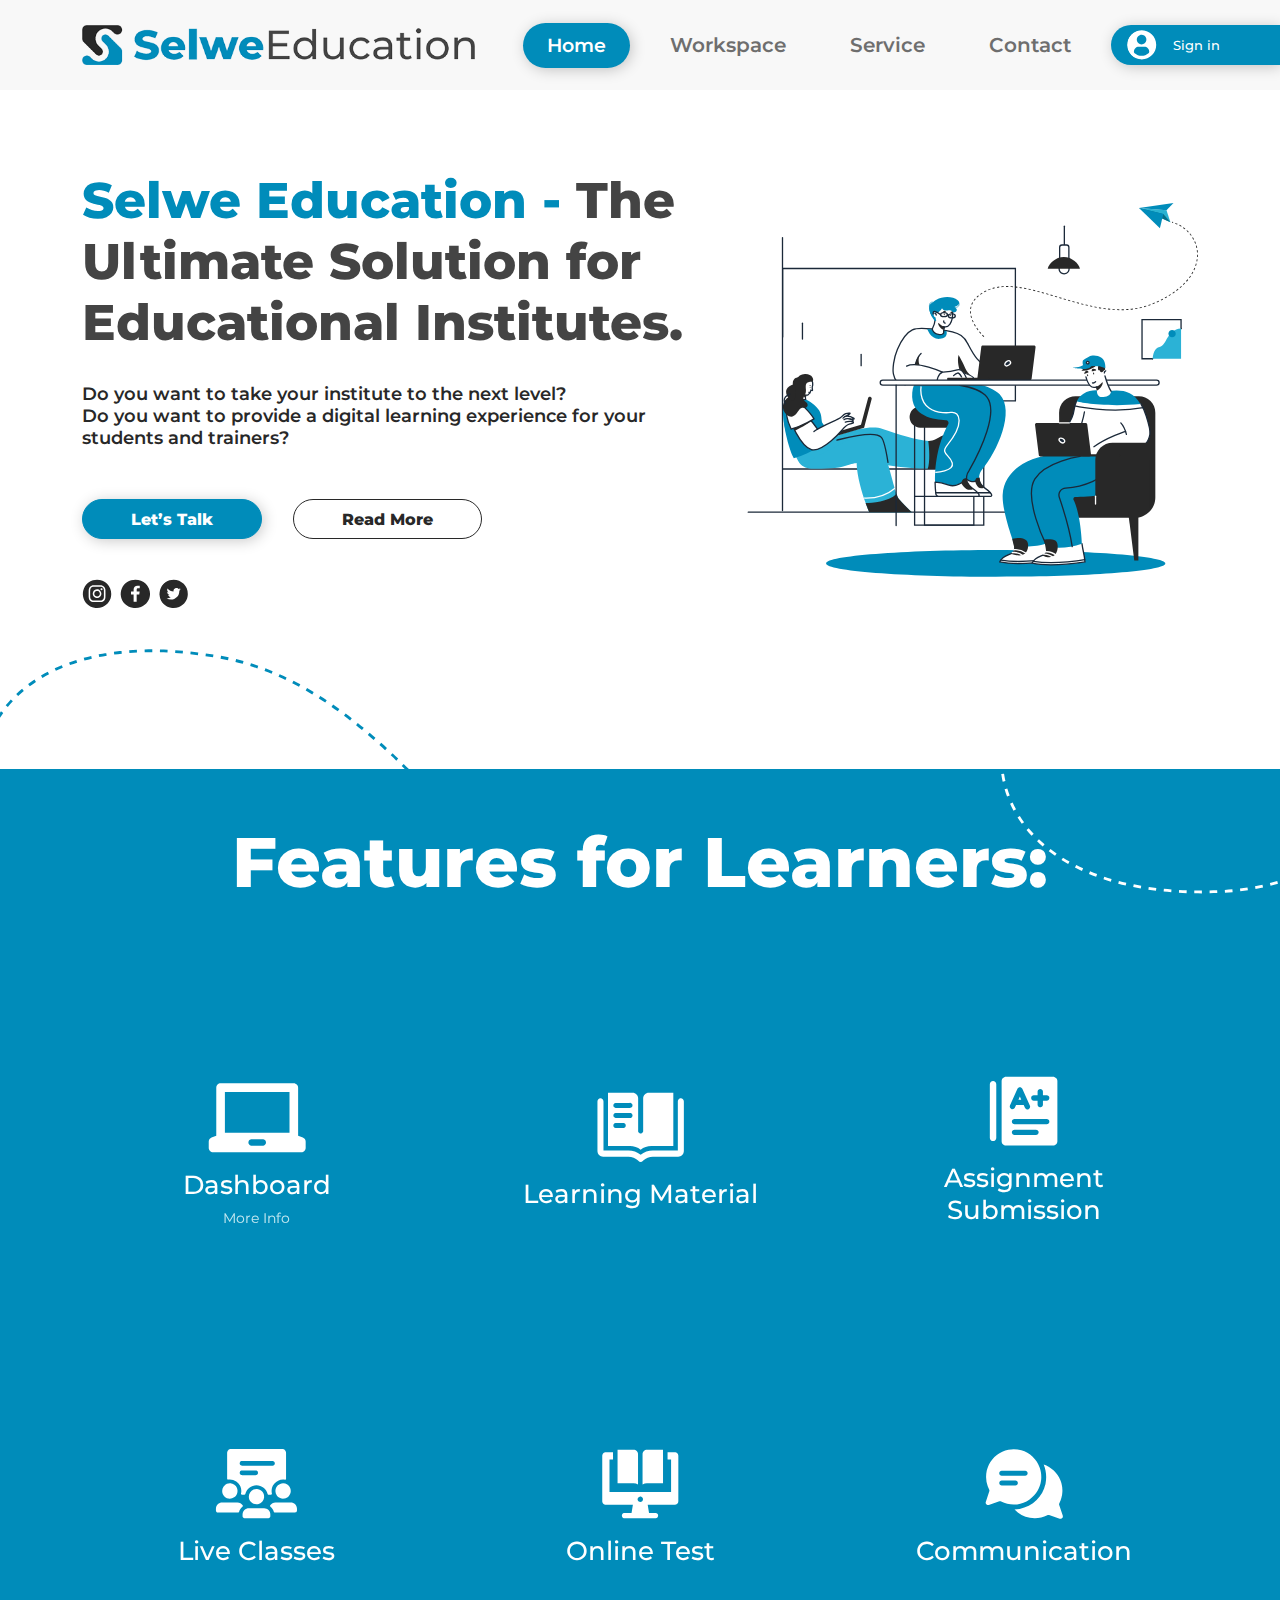
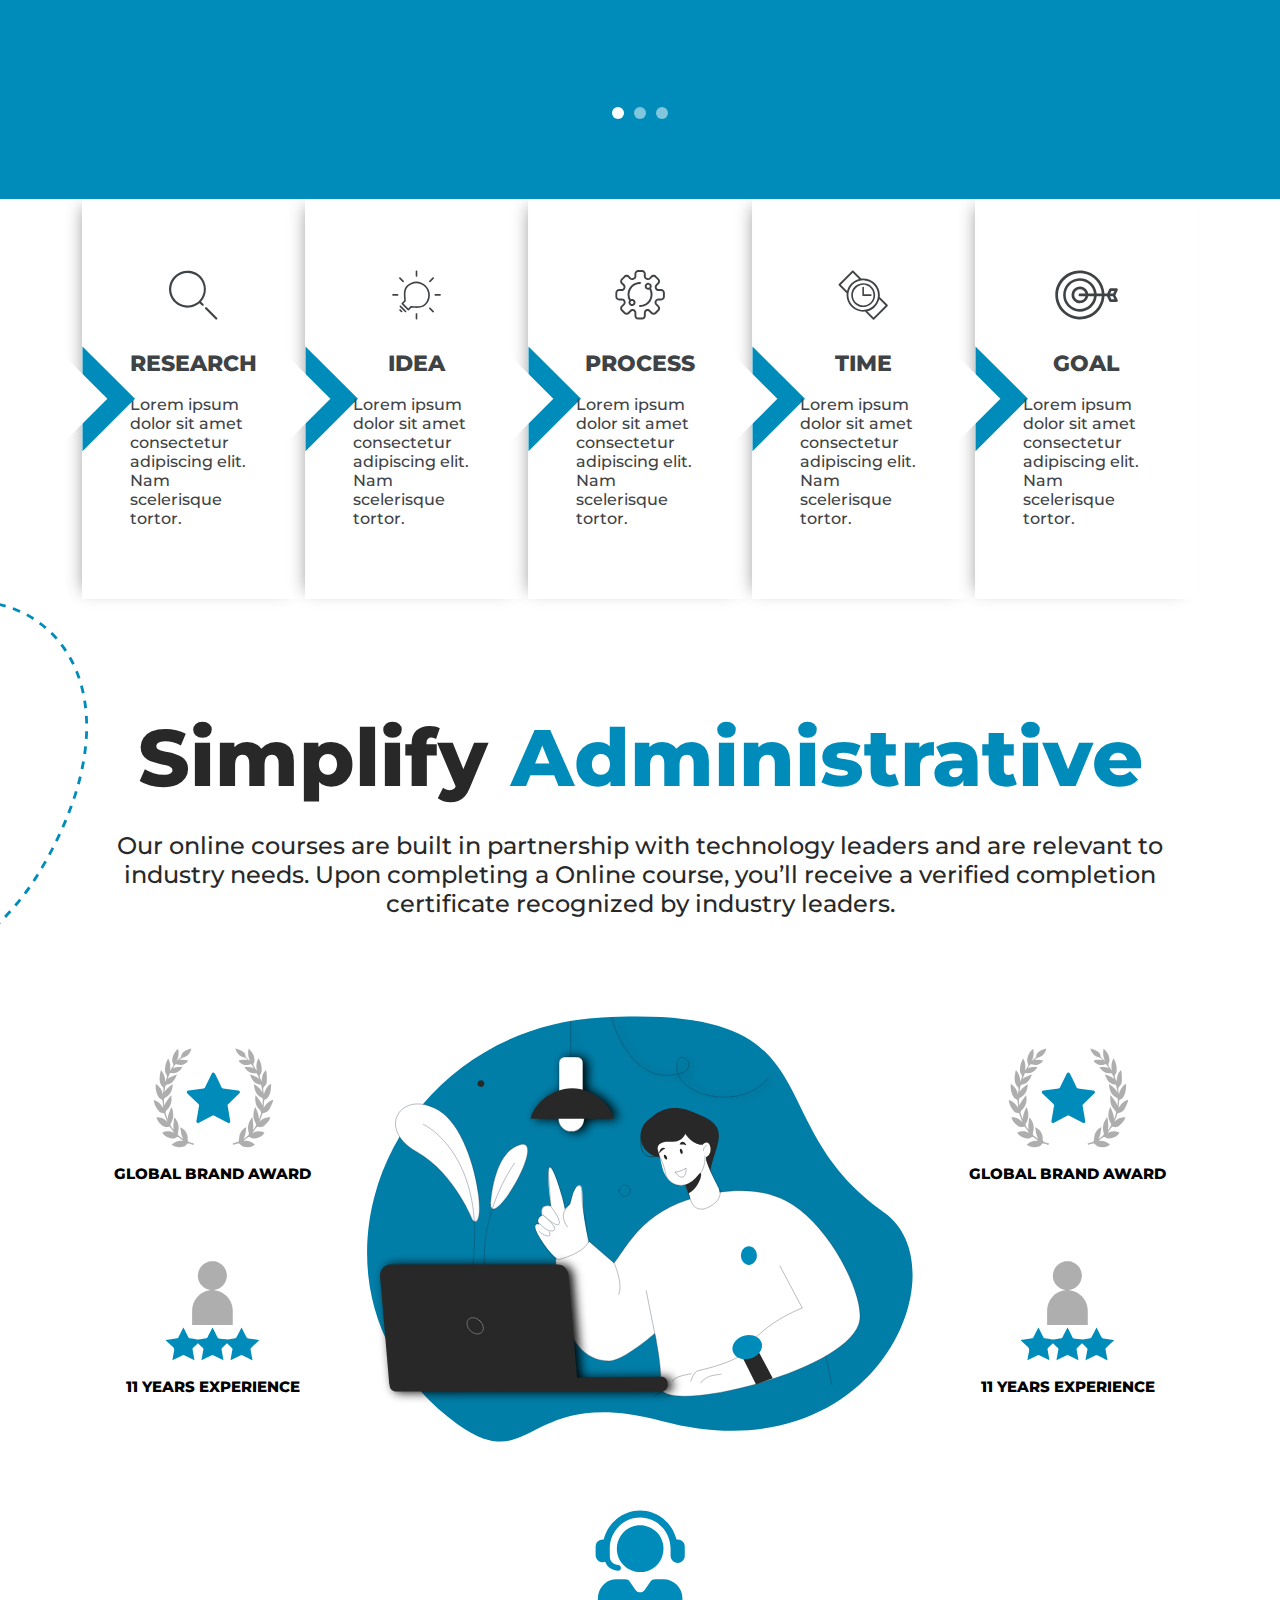
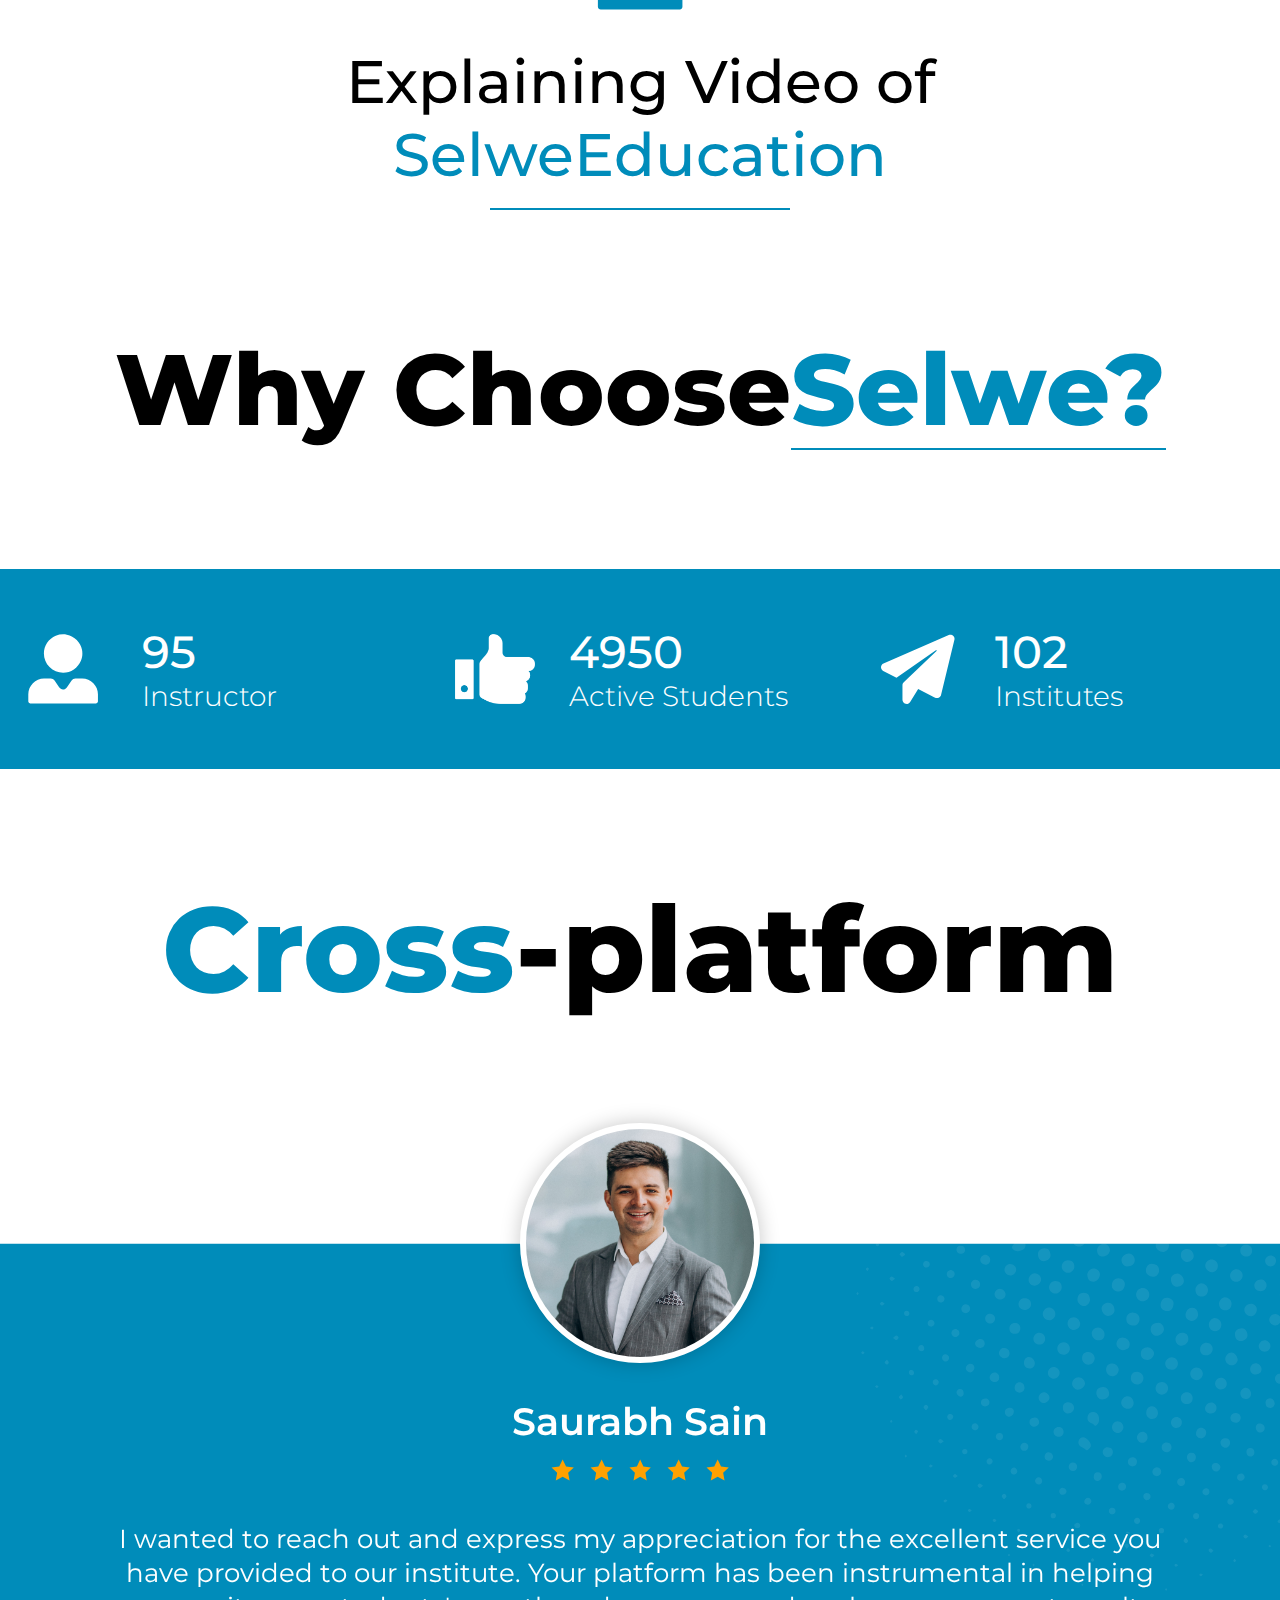
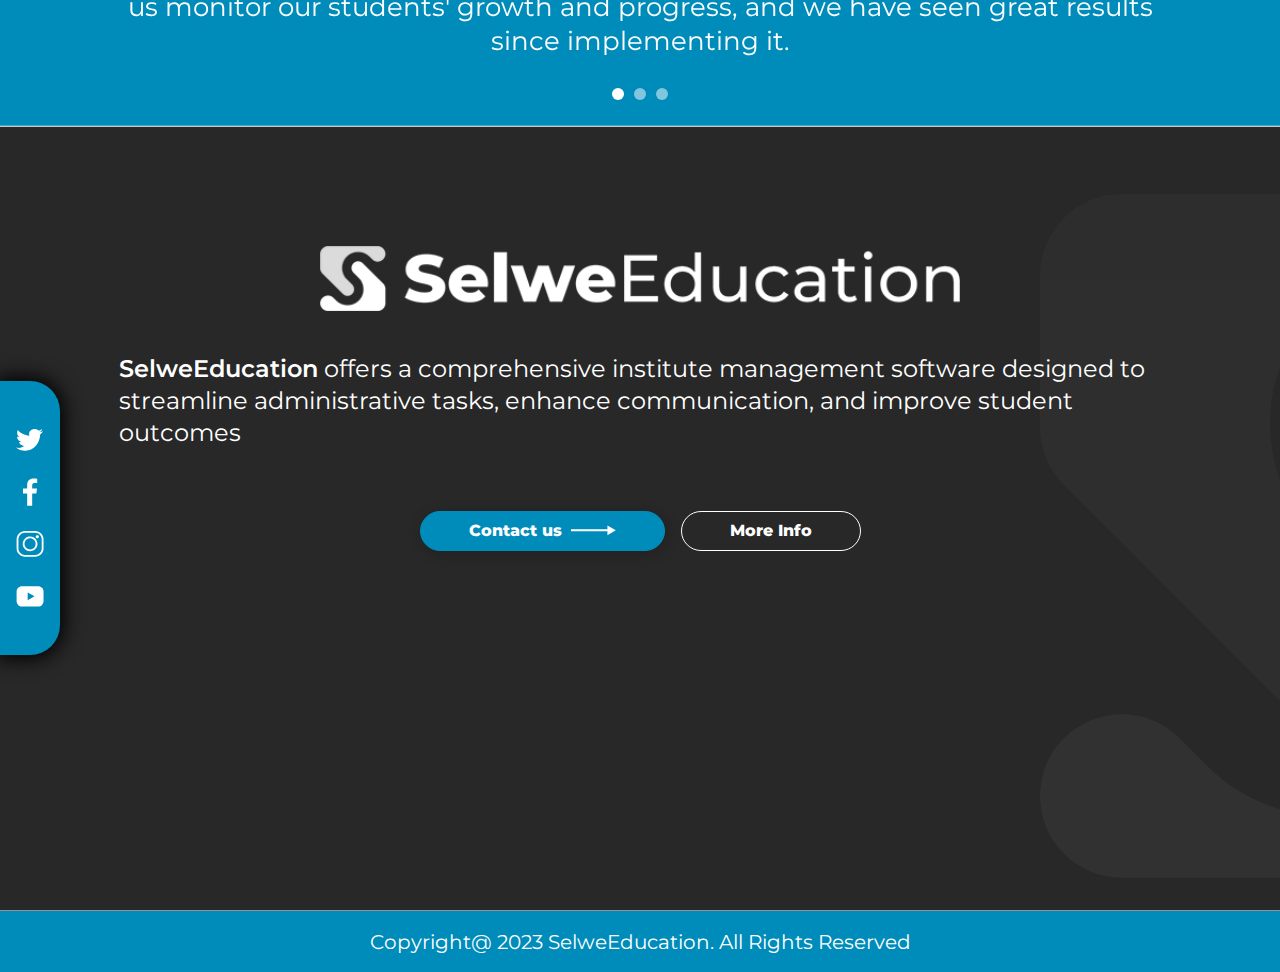
==== index.html @ 19a91eac "-" ====
<!DOCTYPE html>
<html lang="en">
<head>
    <meta charset="UTF-8">
    <!-- Static Required meta tags (should be same on every page) -->
    <meta http-equiv="content-type" content="text/html; charset=utf-8" />
    <meta name="viewport" content="width=device-width, initial-scale=1, maximum-scale=1, user-scalable=0, shrink-to-fit=no" />
    <meta name="theme-color" content="#1A73E9" />
    <meta http-equiv='X-UA-Compatible' content='IE=edge' />
    <meta name="web-author" content="web-author-name" />
    <meta name="googlebot" content="all">
    <meta name="revisit-after" content="3 days">
    <meta name="copyright" content="Site Name">
    <meta name="language" content="English">
    <meta name="reply-to" content="info@imgglobalinfotech.com">
    <meta name="distribution" content="Global" />
    <meta name="rating" content="General" />
    <!-- Twitter Meta -->
    <meta name="twitter:site" content="@miradontsoa">
    <meta name="twitter:creator" content="@miradontsoa">
    <meta name="twitter:card" content="summary">
    <!-- Facebook Meta -->
    <meta property="fb:app_id" content="0" />
    <meta property="og:type" content="website">
    <meta property="og:image:type" content="image/jpg">
    <meta property="og:image:width" content="1200">
    <meta property="og:image:height" content="630">
    <!-- Dynamic Meta Tags (Should change for every page) -->
    <title>Selwe Education</title>
        <!-- Required meta tags -->
    <meta name="title" content="Title here" />
    <meta name="discrption" content="Discrption here" />
    <meta name="keyword" content="Keyword here" />
    <!-- Twitter Meta -->
    <meta name="twitter:title" content="Title here">
    <meta name="twitter:description" content="Discrption here">
    <meta name="twitter:image" content="assets/img/logo.png">
    <!-- Facebook Meta -->
    <meta property="og:url" content="">
    <meta property="og:title" content="Title here">
    <meta property="og:description" content="Discrption here">
    <meta property="og:image" content="assets/img/logo/favicon-original.svg">
    <meta property="og:image:secure_url" content="assets/img/logo/favicon-original.svg">
    <link rel="shortcut icon" type="image/x-icon" href="assets/img/logo/favicon-original.svg" />
    <link rel="icon" type="image/x-icon" href="assets/img/logo/favicon-original.svg" />
    <meta name="classification" content="Title here" />
    <link rel="canonical" href="" />
    <script src="assets/libs/jquery/jquery-3.6.0.min.js"></script>
    <!-- * Bootstrap Css -->
    <link rel="stylesheet" href="assets/css/bootstrap.min.css">
    <!-- * Owl Carsousel Css -->
    <link rel="stylesheet" href="assets/css/owl.carousel.min.css">
    <!-- * Style Css -->
    <link rel="stylesheet" href="assets/css/style.min.css">
</head>

<body>
    <!-- * Header Start -->
    <nav class="navbar navbar-expand-lg headerSection">
        <div class="container-fluid innerFluid position-relative">
            <div class="container d-flex  align-items-center">
                <a class="navbar-brand p-0" href="javascript:;"><img src="assets/images/svg/logo.png" class="h-100" alt=""></a>
                <div class="collapse navbar-collapse" id="navbarNavDropdown">
                    <ul class="navbar-nav ms-auto gap-3 position-absolute end-0 navLinks">
                        <li class="nav-item"><a class="nav-link d-flex align-items-center justify-content-center px-4 rounded-pill active" aria-current="page" href="javascript:;">Home</a></li>
                        <li class="nav-item"><a class="nav-link d-flex align-items-center justify-content-center px-4 rounded-pill" href="javascript:;">Workspace</a></li>
                        <li class="nav-item"><a class="nav-link d-flex align-items-center justify-content-center px-4 rounded-pill" href="javascript:;">Service</a></li>
                        <li class="nav-item"><a class="nav-link d-flex align-items-center justify-content-center px-4 rounded-pill" href="javascript:;">Contact</a></li>
                        <li class="nav-item my-auto"><a href="javascript:;" class="text-decoration-none d-flex align-items-center gap-3 rounded-pill rounded-end-0 ps-3 signInBtn"><div class="userImg rounded-circle overflow-hidden"><img src="assets/images/svg/user.svg" class="w-100" alt=""></div>Sign in</a></li>
                    </ul>
                </div>
                <button class="navbar-toggler ms-auto shadow-none border-0 rounded-0 " type="button" data-bs-toggle="offcanvas" data-bs-target="#offcanvasRight" aria-controls="offcanvasRight">
                    <span class="navbar-toggler-icon"></span>
                </button>
            </div>
        </div>
    </nav>
    <!--  ! Header End -->

    <!-- * Hero Section Start -->
    <div class="container-fluid heroSection">
        <div class="container innerSection">
            <div class="row align-items-center">
                <div class="col-md-7 contantSide order-md-1 order-2">
                    <div class="card border-0 rounded-0 shadow-none h-100">
                        <div class="mainHeading text-sm-start text-center"><span>Selwe Education -</span> The Ultimate Solution for Educational Institutes.</div>
                        <div class="pera text-sm-start text-center">Do you want to take your institute to the next level? <br> Do you want to provide a digital learning experience for your students and trainers?</div>
                        <div class="buttons d-flex align-items-center justify-content-center justify-content-sm-start">
                            <button type="button" class="btn btnStyle1 px-lg-5 px-4 justify-content-center btnStyle d-inline-flex align-items-center rounded-pill">Let’s Talk</button>
                            <button type="button" class="btn btnStyle2 px-lg-5 px-4 justify-content-center btnStyle d-inline-flex align-items-center rounded-pill">Read More</button>
                        </div>
                        <div class="socialGroup">
                            <ul class="m-0 list-unstyled p-0 d-flex align-items-center gap-2 justify-content-center justify-content-sm-start">
                                <li><a href="javascript:;" class="socialicon rounded-pill text-decoration-none overflow-hidden d-flex align-items-center justify-content-center"><img src="assets/images/svg/insta.svg" class=" h-100" alt=""></a></li>
                                <li><a href="javascript:;" class="socialicon rounded-pill text-decoration-none overflow-hidden d-flex align-items-center justify-content-center"><img src="assets/images/svg/face-book.svg" class=" h-100" alt=""></a></li>
                                <li><a href="javascript:;" class="socialicon rounded-pill text-decoration-none overflow-hidden d-flex align-items-center justify-content-center"><img src="assets/images/svg/twit.svg" class=" h-100" alt=""></a></li>
                            </ul>
                        </div>
                    </div>
                </div>
                <div class="col-md-5 rightSide order-md-2 order-1 mb-md-0 mb-5">
                    <div class="card border-0 rounded-0 shadow-none h-100">
                        <div class="heroImg"><img src="assets/images/svg/heroImg.svg" class="w-100" alt=""></div>
                    </div>
                </div>
            </div>
        </div>
    </div>
    <!-- ! Hero Section End -->

    <!-- * Features Section Start -->
    <div class="container-fluid featuresSection position-relative">
        <div class="container innerSection">
            <div class="row">
                <div class="col-12 text-center text-white featuresHeading">Features for Learners:</div>
                <div class="col-12 px-0">
                    <div class="row mx-0 owl-carousel featuresCards">
                        <div class="item col-12 px-0">
                            <div class="row mx-0">
                                <div class="col-12 educationCard">
                                    <div class="card border-0 shadow-none py-1 bg-transparent h100">
                                        <div class="card-body">
                                            <div class="innerBody text-center">
                                                <div class="cardImg mx-auto mb-3"><img src="assets/images/svg/dashboard.svg" class="h-100" alt=""></div>
                                                <div class="cardTitle mb-2">Dashboard</div>
                                                <div class="cardSubTitle">More Info</div>
                                            </div>
                                        </div>
                                    </div>
                                </div>
                                <div class="col-12 educationCard">
                                    <div class="card border-0 shadow-none py-1 bg-transparent h100">
                                        <div class="card-body">
                                            <div class="innerBody text-center">
                                                <div class="cardImg mx-auto mb-3"><img src="assets/images/svg/liveClasses.svg" class="h-100" alt=""></div>
                                                <div class="cardTitle mb-2">Live Classes</div>
                                            </div>
                                        </div>
                                    </div>
                                </div>
                            </div>
                        </div>
                        <div class="item col-12 px-0">
                            <div class="row mx-0">
                                <div class="col-12 educationCard">
                                    <div class="card border-0 shadow-none py-1 bg-transparent h100">
                                        <div class="card-body">
                                            <div class="innerBody text-center">
                                                <div class="cardImg mx-auto mb-3"><img src="assets/images/svg/learningMate.svg" class="h-100" alt=""></div>
                                                <div class="cardTitle mb-2">Learning Material</div>
                                            </div>
                                        </div>
                                    </div>
                                </div>
                                <div class="col-12 educationCard">
                                    <div class="card border-0 shadow-none py-1 bg-transparent h100">
                                        <div class="card-body">
                                            <div class="innerBody text-center">
                                                <div class="cardImg mx-auto mb-3"><img src="assets/images/svg/onlineTest.svg" class="h-100" alt=""></div>
                                                <div class="cardTitle mb-2">Online Test</div>
                                            </div>
                                        </div>
                                    </div>
                                </div>
                            </div>
                        </div>
                        <div class="item col-12 px-0">
                            <div class="row mx-0">
                                <div class="col-12 educationCard">
                                    <div class="card border-0 shadow-none py-1 bg-transparent h100">
                                        <div class="card-body">
                                            <div class="innerBody text-center">
                                                <div class="cardImg mx-auto mb-3"><img src="assets/images/svg/assignment.svg" class="h-100" alt=""></div>
                                                <div class="cardTitle mb-2">Assignment Submission</div>
                                            </div>
                                        </div>
                                    </div>
                                </div>
                                <div class="col-12 educationCard">
                                    <div class="card border-0 shadow-none py-1 bg-transparent h100">
                                        <div class="card-body">
                                            <div class="innerBody text-center">
                                                <div class="cardImg mx-auto mb-3"><img src="assets/images/svg/communication.svg" class="h-100" alt=""></div>
                                                <div class="cardTitle mb-2">Communication</div>
                                            </div>
                                        </div>
                                    </div>
                                </div>
                            </div>
                        </div>
                        <div class="item col-12 px-0">
                            <div class="row mx-0">
                                <div class="col-12 educationCard">
                                    <div class="card border-0 shadow-none py-1 bg-transparent h100">
                                        <div class="card-body">
                                            <div class="innerBody text-center">
                                                <div class="cardImg mx-auto mb-3"><img src="assets/images/svg/Enrollment.svg" class="h-100" alt=""></div>
                                                <div class="cardTitle mb-2">Enrollment</div>
                                            </div>
                                        </div>
                                    </div>
                                </div>
                                <div class="col-12 educationCard">
                                    <div class="card border-0 shadow-none py-1 bg-transparent h100">
                                        <div class="card-body">
                                            <div class="innerBody text-center">
                                                <div class="cardImg mx-auto mb-3"><img src="assets/images/svg/progress.svg" class="h-100" alt=""></div>
                                                <div class="cardTitle mb-2">Progress Tracking</div>
                                            </div>
                                        </div>
                                    </div>
                                </div>
                            </div>
                        </div>
                        <div class="item col-12 px-0">
                            <div class="row mx-0">
                                <div class="col-12 educationCard">
                                    <div class="card border-0 shadow-none py-1 bg-transparent h100">
                                        <div class="card-body">
                                            <div class="innerBody text-center">
                                                <div class="cardImg mx-auto mb-3"><img src="assets/images/svg/dashboard.svg" class="h-100" alt=""></div>
                                                <div class="cardTitle mb-2">Dashboard</div>
                                                <div class="cardSubTitle">More Info</div>
                                            </div>
                                        </div>
                                    </div>
                                </div>
                                <div class="col-12 educationCard">
                                    <div class="card border-0 shadow-none py-1 bg-transparent h100">
                                        <div class="card-body">
                                            <div class="innerBody text-center">
                                                <div class="cardImg mx-auto mb-3"><img src="assets/images/svg/liveClasses.svg" class="h-100" alt=""></div>
                                                <div class="cardTitle mb-2">Live Classes</div>
                                            </div>
                                        </div>
                                    </div>
                                </div>
                            </div>
                        </div>
                        <div class="item col-12 px-0">
                            <div class="row mx-0">
                                <div class="col-12 educationCard">
                                    <div class="card border-0 shadow-none py-1 bg-transparent h100">
                                        <div class="card-body">
                                            <div class="innerBody text-center">
                                                <div class="cardImg mx-auto mb-3"><img src="assets/images/svg/learningMate.svg" class="h-100" alt=""></div>
                                                <div class="cardTitle mb-2">Learning Material</div>
                                            </div>
                                        </div>
                                    </div>
                                </div>
                                <div class="col-12 educationCard">
                                    <div class="card border-0 shadow-none py-1 bg-transparent h100">
                                        <div class="card-body">
                                            <div class="innerBody text-center">
                                                <div class="cardImg mx-auto mb-3"><img src="assets/images/svg/onlineTest.svg" class="h-100" alt=""></div>
                                                <div class="cardTitle mb-2">Online Test</div>
                                            </div>
                                        </div>
                                    </div>
                                </div>
                            </div>
                        </div>
                        <div class="item col-12 px-0">
                            <div class="row mx-0">
                                <div class="col-12 educationCard">
                                    <div class="card border-0 shadow-none py-1 bg-transparent h100">
                                        <div class="card-body">
                                            <div class="innerBody text-center">
                                                <div class="cardImg mx-auto mb-3"><img src="assets/images/svg/assignment.svg" class="h-100" alt=""></div>
                                                <div class="cardTitle mb-2">Assignment Submission</div>
                                            </div>
                                        </div>
                                    </div>
                                </div>
                                <div class="col-12 educationCard">
                                    <div class="card border-0 shadow-none py-1 bg-transparent h100">
                                        <div class="card-body">
                                            <div class="innerBody text-center">
                                                <div class="cardImg mx-auto mb-3"><img src="assets/images/svg/communication.svg" class="h-100" alt=""></div>
                                                <div class="cardTitle mb-2">Communication</div>
                                            </div>
                                        </div>
                                    </div>
                                </div>
                            </div>
                        </div>
                        <div class="item col-12 px-0">
                            <div class="row mx-0">
                                <div class="col-12 educationCard">
                                    <div class="card border-0 shadow-none py-1 bg-transparent h100">
                                        <div class="card-body">
                                            <div class="innerBody text-center">
                                                <div class="cardImg mx-auto mb-3"><img src="assets/images/svg/Enrollment.svg" class="h-100" alt=""></div>
                                                <div class="cardTitle mb-2">Enrollment</div>
                                            </div>
                                        </div>
                                    </div>
                                </div>
                                <div class="col-12 educationCard">
                                    <div class="card border-0 shadow-none py-1 bg-transparent h100">
                                        <div class="card-body">
                                            <div class="innerBody text-center">
                                                <div class="cardImg mx-auto mb-3"><img src="assets/images/svg/progress.svg" class="h-100" alt=""></div>
                                                <div class="cardTitle mb-2">Progress Tracking</div>
                                            </div>
                                        </div>
                                    </div>
                                </div>
                            </div>
                        </div>
                    </div>
                </div>
            </div>
        </div>
    </div>
    <!-- ! Features Section End -->

    <!-- * Reserch Section Start -->
    <div class="container-fluid resserchSection">
        <div class="container innerFluid">
            <div class="row innersection gx-0">
                <div class="col-xl col-lg-4 col-sm-6 searchCard">
                    <div class="card bg-transparent border-0 rounded-0 shadow-none h-100  position-relative">
                        <div class="card-body text-center px-5 py-sm-3 py-4 d-flex align-items-center position-relative">
                            <div class="innerBody px-xxl-3">
                                <div class="cardImg "><img src="assets/images/svg/research.svg" class="h-100" alt=""></div>
                                <div class="cardTitle text-uppercase fw-bold">Research</div>
                                <div class="subContent text-sm-start fw-medium">Lorem ipsum dolor sit amet consectetur adipiscing elit. Nam scelerisque tortor.</div>
                            </div>
                        </div>
                    </div>
                </div>
                <div class="col-xl col-lg-4 col-sm-6 searchCard">
                    <div class="card bg-transparent border-0 rounded-0 shadow-none h-100  position-relative">
                        <div class="card-body text-center px-5 py-sm-3 py-4 d-flex align-items-center position-relative">
                            <div class="innerBody px-xxl-3">
                                <div class="cardImg "><img src="assets/images/svg/ideas.svg" class="h-100" alt=""></div>
                                <div class="cardTitle text-uppercase fw-bold">idea</div>
                                <div class="subContent text-sm-start fw-medium">Lorem ipsum dolor sit amet consectetur adipiscing elit. Nam scelerisque tortor.</div>
                            </div>
                        </div>
                    </div>
                </div>
                <div class="col-xl col-lg-4 col-sm-6 searchCard">
                    <div class="card bg-transparent border-0 rounded-0 shadow-none h-100  position-relative">
                        <div class="card-body text-center px-5 py-sm-3 py-4 d-flex align-items-center position-relative">
                            <div class="innerBody px-xxl-3">
                                <div class="cardImg "><img src="assets/images/svg/prosses.svg" class="h-100" alt=""></div>
                                <div class="cardTitle text-uppercase fw-bold">Process</div>
                                <div class="subContent text-sm-start fw-medium">Lorem ipsum dolor sit amet consectetur adipiscing elit. Nam scelerisque tortor.</div>
                            </div>
                        </div>
                    </div>
                </div>
                <div class="col-xl col-lg-4 col-sm-6 searchCard">
                    <div class="card bg-transparent border-0 rounded-0 shadow-none h-100  position-relative">
                        <div class="card-body text-center px-5 py-sm-3 py-4 d-flex align-items-center position-relative">
                            <div class="innerBody px-xxl-3">
                                <div class="cardImg "><img src="assets/images/svg/time.svg" class="h-100" alt=""></div>
                                <div class="cardTitle text-uppercase fw-bold">Time</div>
                                <div class="subContent text-sm-start fw-medium">Lorem ipsum dolor sit amet consectetur adipiscing elit. Nam scelerisque tortor.</div>
                            </div>
                        </div>
                    </div>
                </div>
                <div class="col-xl col-lg-4 col-sm-6 searchCard">
                    <div class="card bg-transparent border-0 rounded-0 shadow-none h-100  position-relative">
                        <div class="card-body text-center px-5 py-sm-3 py-4 d-flex align-items-center position-relative">
                            <div class="innerBody px-xxl-3">
                                <div class="cardImg "><img src="assets/images/svg/goal.svg" class="h-100" alt=""></div>
                                <div class="cardTitle text-uppercase fw-bold">Goal</div>
                                <div class="subContent text-sm-start fw-medium">Lorem ipsum dolor sit amet consectetur adipiscing elit. Nam scelerisque tortor.</div>
                            </div>
                        </div>
                    </div>
                </div>
            </div>
        </div>
    </div>
    <!-- ! Reserch Section End -->

    <!-- * Simplify Section Start -->
    <div class="container-fluid simplifySection position-relative">
        <div class="container innerSection">
            <div class="row">
                <div class="col-12 simplifyHeading text-center">Simplify <span>Administrative</span></div>
                <div class="col-12 subHeading text-center">Our online courses are built in partnership with technology leaders and are relevant to industry needs.
                    Upon completing a Online course, you’ll receive a verified completion certificate recognized by industry leaders.</div>
                <div class="col-12 px-0 experiencesCard">
                    <div class="row mx-0 align-items-center">
                        <div class="col-md-3 col-6 px-0 order-md-1 order-2">
                            <div class="row mx-0 innerBody">
                                <div class="col-12 brandCard">
                                    <div class="cards">
                                        <div class="cardImg d-flex align-items-center justify-content-center mb-3"><img src="assets/images/svg/brand.svg" class="h-100" alt=""></div>
                                        <div class="cradTitle text-center">GLOBAL BRAND AWARD</div>
                                    </div>
                                </div>
                                <div class="col-12">
                                    <div class="cards">
                                        <div class="cardImg d-flex align-items-center justify-content-center mb-3"><img src="assets/images/svg/experience.svg" class="h-100" alt=""></div>
                                        <div class="cradTitle text-center">11 YEARS EXPERIENCE</div>
                                    </div>
                                </div>
                            </div>
                        </div>
                        <div class="col-md-6 col-12 mb-md-0 mb-sm-5 mb-4 order-md-2 order-1">
                            <div class="userImg px-md-0 px-5"><img src="assets/images/svg/experienceUser.svg" class="w-100" alt=""></div>
                        </div>
                        <div class="col-md-3 col-6 px-0 order-3">
                            <div class="row mx-0 innerBody">
                                <div class="col-12 brandCard">
                                    <div class="cards">
                                        <div class="cardImg d-flex align-items-center justify-content-center mb-3"><img src="assets/images/svg/brand.svg" class="h-100" alt=""></div>
                                        <div class="cradTitle text-center">GLOBAL BRAND AWARD</div>
                                    </div>
                                </div>
                                <div class="col-12">
                                    <div class="cards">
                                        <div class="cardImg d-flex align-items-center justify-content-center mb-3"><img src="assets/images/svg/experience.svg" class="h-100" alt=""></div>
                                        <div class="cradTitle text-center">11 YEARS EXPERIENCE</div>
                                    </div>
                                </div>
                            </div>
                        </div>
                    </div>
                </div>
            </div>
        </div>
    </div>
    <!-- ! Simplify Section End -->

    <!-- * Explaining Video Section Start -->
    <div class="container-fluid explainingSection pb-5 overflow-hidden">
        <div class="container">
            <div class="row">
                <div class="col-12 text-center position-relative">
                    <div class="explaningImg"><img src="assets/images/svg/explaningUser.svg" class="h-100" alt=""></div>
                    <div class="explainingHeading">Explaining Video of</div>
                    <div class="subHeading position-relative">SelweEducation</div>
                </div>
            </div>
        </div>
    </div>
    <!-- ! Explaining Video Section End -->

    <!-- * Why Choose Us Section Start -->
    <div class="container-fluid whyChooseUsSection">
        <div class=" innerSection">
            <div class="row mx-0">
                <div class="col-12 whyChooseHeading text-center">Why Choose<span>Selwe?</span></div>
                <div class="col-12 px-0">
                    <div class="row mx-0 cardsection gx-0">
                        <div class="col-4">
                            <div class="card border-0 rounded-0 h-100">
                                <div class="card-body d-flex align-items-center justify-content-md-start justify-content-center px-sm-3 px-0">
                                    <div class="row mx-0 align-items-center">
                                        <div class="col-md-auto col-12 mb-md-0 mb-2"><div class="momentImg mx-md-0 mx-auto"><img src="assets/images/svg/instructor.svg" class="h-100 themeImg" alt=""><img src="assets/images/svg/instructor_white.svg" class="h-100 whiteImg" alt=""></div></div>
                                        <div class="col text-md-start text-center" id="counter-box">
                                            <div class="counters">95</div>
                                            <div class="counterName">Instructor</div>
                                        </div>
                                    </div>
                                </div>
                            </div>
                        </div>
                        <div class="col-4">
                            <div class="card border-0 rounded-0 h-100">
                                <div class="card-body d-flex align-items-center justify-content-md-start justify-content-center px-sm-3 px-0">
                                    <div class="row mx-0 align-items-center">
                                        <div class="col-md-auto col-12 mb-md-0 mb-2"><div class="momentImg mx-md-0 mx-auto"><img src="assets/images/svg/thumb.png" class="h-100 themeImg" alt=""><img src="assets/images/svg/thumb_white.png" class="h-100 whiteImg" alt=""></div></div>
                                        <div class="col text-md-start text-center">
                                            <div class="counters">4950</div>
                                            <div class="counterName">Active Students</div>
                                        </div>
                                    </div>
                                </div>
                            </div>
                        </div>
                        <div class="col-4">
                            <div class="card border-0 rounded-0 h-100">
                                <div class="card-body d-flex align-items-center justify-content-md-start justify-content-center px-sm-3 px-0">
                                    <div class="row mx-0 align-items-center">
                                        <div class="col-md-auto col-12 mb-md-0 mb-2"><div class="momentImg mx-md-0 mx-auto"><img src="assets/images/svg/institutes.svg" class="h-100 themeImg" alt=""><img src="assets/images/svg/institutes_white.svg" class="h-100 whiteImg" alt=""></div></div>
                                        <div class="col text-md-start text-center">
                                            <div class="counters">102</div>
                                            <div class="counterName">Institutes</div>
                                        </div>
                                    </div>
                                </div>
                            </div>
                        </div>
                    </div>
                </div>
            </div>
        </div>
    </div>
    <!-- ! Why Choose Us Section End -->

    <!-- * Cross-Platform Section Start -->
    <div class="container-fluid crossSection px-0">
        <div class="InnerSection">
            <div class="row mx-0">
                <div class="col-12 crossHeading text-center"><span>Cross</span>-platform</div>
                <div class="col-12 px-0"><div class="crossImg"><img src="assets/images/svg/crossPlatform.svg" class="w-100" alt=""></div></div>
            </div>
        </div>
    </div>
    <!-- ! Cross-Platform Section Start -->

    <!-- * Testimonial Section Start -->
    <div class="container-fluid testimonialSection px-0">
        <div class="innerSection">
            <div class="row owl-carousel mx-0 clintSlider">
                <div class="col-12 item px-0">
                    <div class="row mx-0 text-center">
                        <div class="col-12"><div class="userImg rounded-circle bg-white mx-auto overflow-hidden"><img src="assets/images/svg/user1.png" class="w-100" alt=""></div></div>
                        <div class="clientName text-white">Saurabh Sain</div>
                        <div class="col-12 starts">
                            <ul class="list-unstyled m-0 p-0 d-inline-flex align-items-center gap-md-3 gap-2">
                                <li><img src="assets/images/svg/stars.svg" class="h-100" alt=""></li>
                                <li><img src="assets/images/svg/stars.svg" class="h-100" alt=""></li>
                                <li><img src="assets/images/svg/stars.svg" class="h-100" alt=""></li>
                                <li><img src="assets/images/svg/stars.svg" class="h-100" alt=""></li>
                                <li><img src="assets/images/svg/stars.svg" class="h-100" alt=""></li>
                            </ul>
                        </div>
                        <div class="col-sm-10 col-11 mx-auto clientText text-white">I wanted to reach out and express my appreciation for the excellent service you have provided to our institute. Your platform has been instrumental in helping us monitor our  students' growth and progress, and we have seen great results since implementing it.</div>
                    </div>
                </div>
                <div class="col-12 item px-0">
                    <div class="row mx-0 text-center">
                        <div class="col-12"><div class="userImg rounded-circle bg-white mx-auto overflow-hidden"><img src="assets/images/svg/user1.png" class="w-100" alt=""></div></div>
                        <div class="clientName text-white">Saurabh Sain</div>
                        <div class="col-12 starts">
                            <ul class="list-unstyled m-0 p-0 d-inline-flex align-items-center gap-md-3 gap-2">
                                <li><img src="assets/images/svg/stars.svg" class="h-100" alt=""></li>
                                <li><img src="assets/images/svg/stars.svg" class="h-100" alt=""></li>
                                <li><img src="assets/images/svg/stars.svg" class="h-100" alt=""></li>
                                <li><img src="assets/images/svg/stars.svg" class="h-100" alt=""></li>
                                <li><img src="assets/images/svg/stars.svg" class="h-100" alt=""></li>
                            </ul>
                        </div>
                        <div class="col-sm-10 col-11 mx-auto clientText text-white">I wanted to reach out and express my appreciation for the excellent service you have provided to our institute. Your platform has been instrumental in helping us monitor our  students' growth and progress, and we have seen great results since implementing it.</div>
                    </div>
                </div>
                <div class="col-12 item px-0">
                    <div class="row mx-0 text-center">
                        <div class="col-12"><div class="userImg rounded-circle bg-white mx-auto overflow-hidden"><img src="assets/images/svg/user1.png" class="w-100" alt=""></div></div>
                        <div class="clientName text-white">Saurabh Sain</div>
                        <div class="col-12 starts">
                            <ul class="list-unstyled m-0 p-0 d-inline-flex align-items-center gap-md-3 gap-2">
                                <li><img src="assets/images/svg/stars.svg" class="h-100" alt=""></li>
                                <li><img src="assets/images/svg/stars.svg" class="h-100" alt=""></li>
                                <li><img src="assets/images/svg/stars.svg" class="h-100" alt=""></li>
                                <li><img src="assets/images/svg/stars.svg" class="h-100" alt=""></li>
                                <li><img src="assets/images/svg/stars.svg" class="h-100" alt=""></li>
                            </ul>
                        </div>
                        <div class="col-sm-10 col-11 mx-auto clientText text-white">I wanted to reach out and express my appreciation for the excellent service you have provided to our institute. Your platform has been instrumental in helping us monitor our  students' growth and progress, and we have seen great results since implementing it.</div>
                    </div>
                </div>
            </div>
        </div>
    </div>
    <!--! Testimonial Section End -->

    <!-- * Footer Section Start -->
    <div class="container-fluid footerSection position-relative px-0">
        <div class="innerSection">
            <div class="row mx-0">
                <div class="col-12 text-center logoImg"><img src="assets/images/svg/logo-white.png" class="h-100" alt=""></div>
                <div class="col-10 mx-auto contant text-sm-start text-center"><span class="fw-semibold">SelweEducation</span> offers a comprehensive institute management software designed to  streamline administrative tasks, enhance communication, and improve student outcomes</div>
                <div class="col-12 footerButton d-flex align-items-center justify-content-center gap-3">
                    <button type="button" class="btn btnStyle1 px-lg-5 px-4 justify-content-center btnStyle text-white d-inline-flex align-items-center rounded-pill gap-2">Contact us<img src="assets/images/svg/Right_Arrow.svg" class="" alt=""></button>
                    <button type="button" class="btn btnStyle2 px-lg-5 px-4 justify-content-center btnStyle text-white d-inline-flex align-items-center rounded-pill">More Info</button>
                </div>
                <div class="col-12 mt-5 footerIcon d-md-none d-block">
                    <ul class="list-unstyled m-0 p-0 d-flex justify-content-center gap-3 align-items-center">
                        <li class=""><a href="javascript:;" class="text-decoration-none links d-flex align-items-center justify-content-center" data-bs-toggle="tooltip" data-bs-placement="top" data-bs-title="twitter"><img src="assets/images/svg/s_twit.svg" class="h-100 w-100" alt=""></a></li>
                        <li class=""><a href="javascript:;" class="text-decoration-none links d-flex align-items-center justify-content-center"  data-bs-toggle="tooltip" data-bs-placement="top" data-bs-title="facebook"><img src="assets/images/svg/s_fb.svg" class="h-100 w-100" alt=""></a></li>
                        <li class=""><a href="javascript:;" class="text-decoration-none links d-flex align-items-center justify-content-center"  data-bs-toggle="tooltip" data-bs-placement="top" data-bs-title="instagram"><img src="assets/images/svg/S_insta.svg" class="h-100 w-100" alt=""></a></li>
                        <li class=""><a href="javascript:;" class="text-decoration-none links d-flex align-items-center justify-content-center"  data-bs-toggle="tooltip" data-bs-placement="top" data-bs-title="youtube"><img src="assets/images/svg/S_youtube.svg" class="h-100 w-100" alt=""></a></li>
                    </ul>
                </div>
            </div>
        </div>
        <div class="socialIcon d-md-inline-block d-none position-absolute">
            <ul class="list-unstyled m-0 p-0 d-flex flex-column gap-4 align-items-center">
                <li class=""><a href="javascript:;" class="text-decoration-none links d-flex align-items-center justify-content-center" data-bs-toggle="tooltip" data-bs-placement="right" data-bs-title="twitter"><img src="assets/images/svg/s_twit.svg" class="h-100 w-100" alt=""></a></li>
                <li class=""><a href="javascript:;" class="text-decoration-none links d-flex align-items-center justify-content-center"  data-bs-toggle="tooltip" data-bs-placement="right" data-bs-title="facebook"><img src="assets/images/svg/s_fb.svg" class="h-100 w-100" alt=""></a></li>
                <li class=""><a href="javascript:;" class="text-decoration-none links d-flex align-items-center justify-content-center"  data-bs-toggle="tooltip" data-bs-placement="right" data-bs-title="instagram"><img src="assets/images/svg/S_insta.svg" class="h-100 w-100" alt=""></a></li>
                <li class=""><a href="javascript:;" class="text-decoration-none links d-flex align-items-center justify-content-center"  data-bs-toggle="tooltip" data-bs-placement="right" data-bs-title="youtube"><img src="assets/images/svg/S_youtube.svg" class="h-100 w-100" alt=""></a></li>
            </ul>
        </div>
    </div>
    <!-- ! Footer Section End -->
    
    <!-- * Copy wright Section Start -->
    <div class="container-fluid copyWrightSection">
        <div class="container innerSection h-100">
            <div class="row align-items-center h-100">
                <div class=" col-12 copyRight text-center text-white">Copyright@ 2023 SelweEducation. All Rights Reserved</div>
            </div>
        </div>
    </div>






    <!-- <button class="btn btn-primary" type="button" data-bs-toggle="offcanvas" data-bs-target="#offcanvasRight" aria-controls="offcanvasRight">Toggle right offcanvas</button> -->
    <div class="offcanvas offcanvas-end headerOffcanvas border-0" tabindex="-1" id="offcanvasRight" aria-labelledby="offcanvasRightLabel">
        <div class="offcanvas-header">
            <h5 class="offcanvas-title d-inline-flex" id="offcanvasRightLabel"><img src="assets/images/svg/logo.svg" class="h-100" alt=""></h5>
            <button type="button" class="btn-close shadow-none border-0" data-bs-dismiss="offcanvas" aria-label="Close"></button>
        </div>
        <div class="offcanvas-body">
            <ul class="navbar-nav ms-auto gap-3  navLinks">
                <li class="nav-item"><a class="nav-link d-flex align-items-center justify-content-center px-4 rounded-pill active" aria-current="page" href="javascript:;">Home</a></li>
                <li class="nav-item"><a class="nav-link d-flex align-items-center justify-content-center px-4 rounded-pill" href="javascript:;">Workspace</a></li>
                <li class="nav-item"><a class="nav-link d-flex align-items-center justify-content-center px-4 rounded-pill" href="javascript:;">Service</a></li>
                <li class="nav-item"><a class="nav-link d-flex align-items-center justify-content-center px-4 rounded-pill" href="javascript:;">Contact</a></li>
                <li class="nav-item my-auto"><a href="javascript:;" class="text-decoration-none d-flex align-items-center gap-3 rounded-pill ps-3 pe-5 signInBtn"><div class="userImg rounded-circle overflow-hidden"><img src="assets/images/svg/user.svg" class="w-100" alt=""></div>Sign in</a></li>
            </ul>
        </div>
    </div>

    <!-- * Bootstrap Js -->
    <script src="assets/libs/bootstrap/js/bootstrap.bundle.min.js"></script>
    <!-- * Owl Carsousel Js -->
    <script src="assets/libs/owlcarsousel/js/owlcarsousel.min.js"></script>
    <!-- * Main Js -->
    <script src="assets/js/mani.js"></script>
</body>
</html>
---- assets/css/style.min.css ----
@font-face{font-family:"Montserrat";src:url("../fonts/monteserret/Montserrat-BoldItalic.woff2") format("woff2"),url("../fonts/monteserret/Montserrat-BoldItalic.woff") format("woff");font-weight:bold;font-style:italic;font-display:swap}@font-face{font-family:"Montserrat";src:url("../fonts/monteserret/Montserrat-Bold.woff2") format("woff2"),url("../fonts/monteserret/Montserrat-Bold.woff") format("woff");font-weight:bold;font-style:normal;font-display:swap}@font-face{font-family:"Montserrat";src:url("../fonts/monteserret/Montserrat-BlackItalic.woff2") format("woff2"),url("../fonts/monteserret/Montserrat-BlackItalic.woff") format("woff");font-weight:900;font-style:italic;font-display:swap}@font-face{font-family:"Montserrat";src:url("../fonts/monteserret/Montserrat-ExtraBoldItalic.woff2") format("woff2"),url("../fonts/monteserret/Montserrat-ExtraBoldItalic.woff") format("woff");font-weight:bold;font-style:italic;font-display:swap}@font-face{font-family:"Montserrat";src:url("../fonts/monteserret/Montserrat-ExtraLightItalic.woff2") format("woff2"),url("../fonts/monteserret/Montserrat-ExtraLightItalic.woff") format("woff");font-weight:200;font-style:italic;font-display:swap}@font-face{font-family:"Montserrat";src:url("../fonts/monteserret/Montserrat-ExtraLight.woff2") format("woff2"),url("../fonts/monteserret/Montserrat-ExtraLight.woff") format("woff");font-weight:200;font-style:normal;font-display:swap}@font-face{font-family:"Montserrat";src:url("../fonts/monteserret/Montserrat-Black.woff2") format("woff2"),url("../fonts/monteserret/Montserrat-Black.woff") format("woff");font-weight:900;font-style:normal;font-display:swap}@font-face{font-family:"Montserrat";src:url("../fonts/monteserret/Montserrat-ExtraBold.woff2") format("woff2"),url("../fonts/monteserret/Montserrat-ExtraBold.woff") format("woff");font-weight:bold;font-style:normal;font-display:swap}@font-face{font-family:"Montserrat";src:url("../fonts/monteserret/Montserrat-Italic.woff2") format("woff2"),url("../fonts/monteserret/Montserrat-Italic.woff") format("woff");font-weight:normal;font-style:italic;font-display:swap}@font-face{font-family:"Montserrat";src:url("../fonts/monteserret/Montserrat-LightItalic.woff2") format("woff2"),url("../fonts/monteserret/Montserrat-LightItalic.woff") format("woff");font-weight:300;font-style:italic;font-display:swap}@font-face{font-family:"Montserrat";src:url("../fonts/monteserret/Montserrat-SemiBold.woff2") format("woff2"),url("../fonts/monteserret/Montserrat-SemiBold.woff") format("woff");font-weight:600;font-style:normal;font-display:swap}@font-face{font-family:"Montserrat";src:url("../fonts/monteserret/Montserrat-MediumItalic.woff2") format("woff2"),url("../fonts/monteserret/Montserrat-MediumItalic.woff") format("woff");font-weight:500;font-style:italic;font-display:swap}@font-face{font-family:"Montserrat";src:url("../fonts/monteserret/Montserrat-Light.woff2") format("woff2"),url("../fonts/monteserret/Montserrat-Light.woff") format("woff");font-weight:300;font-style:normal;font-display:swap}@font-face{font-family:"Montserrat";src:url("../fonts/monteserret/Montserrat-ThinItalic.woff2") format("woff2"),url("../fonts/monteserret/Montserrat-ThinItalic.woff") format("woff");font-weight:100;font-style:italic;font-display:swap}@font-face{font-family:"Montserrat";src:url("../fonts/monteserret/Montserrat-Regular.woff2") format("woff2"),url("../fonts/monteserret/Montserrat-Regular.woff") format("woff");font-weight:normal;font-style:normal;font-display:swap}@font-face{font-family:"Montserrat";src:url("../fonts/monteserret/Montserrat-Thin.woff2") format("woff2"),url("../fonts/monteserret/Montserrat-Thin.woff") format("woff");font-weight:100;font-style:normal;font-display:swap}@font-face{font-family:"Montserrat";src:url("../fonts/monteserret/Montserrat-Medium.woff2") format("woff2"),url("../fonts/monteserret/Montserrat-Medium.woff") format("woff");font-weight:500;font-style:normal;font-display:swap}@font-face{font-family:"Montserrat";src:url("../fonts/monteserret/Montserrat-SemiBoldItalic.woff2") format("woff2"),url("../fonts/monteserret/Montserrat-SemiBoldItalic.woff") format("woff");font-weight:600;font-style:italic;font-display:swap}@media screen and (min-width: 1600px){.container{max-width:1520px}}.tooltip .tooltip-inner{font-weight:600}.btnStyle{height:45.67px;font-family:"Montserrat";font-style:normal;font-weight:700;font-size:18.1206px;line-height:22px;transition:all .3s ease-in-out}.btnStyle1{background:#008cba;border:1px solid #008cba;color:#fff;box-shadow:2px 2px 15px -1px rgba(0,0,0,.24)}.btnStyle1:hover{border-color:#282828;color:#282828}.btnStyle2{border:1px solid #282828;color:#282828}.btnStyle2:hover{background:#008cba;border-color:#008cba;color:#fff;box-shadow:2px 2px 15px -1px rgba(0,0,0,.24)}.btnStyle2:active{background:#008cba !important;border-color:#008cba !important;color:#fff !important}@media screen and (max-width: 1399.98px){.btnStyle{height:40px;font-size:16px;line-height:normal}}@media screen and (max-width: 1199.98px){.btnStyle{height:35px;font-size:14px}}@media screen and (max-width: 767.98px){.btnStyle{height:35px;font-size:12px}}.headerSection{height:107px;background-color:#f8f8f8}.headerSection .innerFluid .navbar-brand{height:43px}.navLinks .nav-item .nav-link{font-family:"Montserrat";font-style:normal;font-weight:600;font-size:22.2032px;line-height:27px;color:#6e6e6e;height:53.72px;transition:all .3s ease-in-out}.navLinks .nav-item .nav-link:hover{background:#008cba;box-shadow:2px 2px 15px -1px rgba(0,0,0,.24);color:#fff}.navLinks .nav-item .nav-link.active{background:#008cba;font-size:20.5916px;line-height:25px;box-shadow:2px 2px 15px -1px rgba(0,0,0,.24);color:#fff}.navLinks .nav-item .signInBtn{height:49.01px;background:#008cba;font-family:"Montserrat";font-style:normal;font-weight:500;font-size:13.3219px;line-height:16px;box-shadow:2px 2px 15px -1px rgba(0,0,0,.24);color:#fff;padding-right:60px}.navLinks .nav-item .signInBtn .userImg{width:36.22px;height:36.22px}.headerOffcanvas{width:280px !important}.headerOffcanvas .offcanvas-header{background-color:#f8f8f8}.headerOffcanvas .offcanvas-header .offcanvas-title{height:25px}@media screen and (max-width: 1399.98px){.headerSection{height:90px}.headerSection .innerFluid .navbar-brand{height:40px}.navLinks .nav-item .nav-link{font-size:20px;line-height:normal;height:45px}.navLinks .nav-item .nav-link.active{font-size:19px;line-height:normal}.navLinks .nav-item .signInBtn{height:40px;font-size:13px;line-height:normal}.navLinks .nav-item .signInBtn .userImg{width:30px;height:30px}}@media screen and (max-width: 1199.98px){.headerSection{height:80px}.headerSection .innerFluid .navbar-brand{height:40px}.navLinks .nav-item .nav-link{font-size:18px;height:40px}.navLinks .nav-item .nav-link.active{font-size:17px}.navLinks .nav-item .signInBtn{height:35px;font-size:12px}.navLinks .nav-item .signInBtn .userImg{width:25px;height:25px}}@media screen and (max-width: 991.98px){.headerSection{height:70px}.headerSection .innerFluid .navbar-brand{height:40px}.navLinks .nav-item .nav-link{font-size:16px;height:35px}.navLinks .nav-item .nav-link.active{font-size:15px}.navLinks .nav-item .signInBtn{font-size:11px}}.heroSection{padding-top:100px;padding-bottom:100px}.heroSection .innerSection .contantSide .card .mainHeading{font-family:"Montserrat";font-style:normal;font-weight:700;font-size:63.3327px;line-height:77px;color:#444;margin-bottom:38px}.heroSection .innerSection .contantSide .card .mainHeading span{color:#008cba}.heroSection .innerSection .contantSide .card .pera{font-family:"Montserrat";font-style:normal;font-weight:600;font-size:19.5979px;line-height:24px;color:#282828;margin-bottom:58px}.heroSection .innerSection .contantSide .card .buttons{gap:31px;margin-bottom:47px}.heroSection .innerSection .contantSide .card .socialGroup ul li .socialicon{height:30.3px;width:30.3px;transition:all .3s ease-in-out}.heroSection .innerSection .contantSide .card .socialGroup ul li .socialicon:hover{transform:rotate(360deg)}.featuresSection{padding-top:71px;padding-bottom:100px;margin-top:100px;background:#008cba}.featuresSection::before{content:"";position:absolute;z-index:-1;left:0;top:-120px;background:url(../../assets/images/svg/S-Type-Shap.svg) no-repeat,center;height:337.94px;width:783.22px}.featuresSection::after{content:"";position:absolute;right:0;top:-150px;background:url(../../assets/images/svg/S-Type-Shap-white.svg) no-repeat,center;height:312.94px;width:280.22px}.featuresSection .innerSection .featuresHeading{font-family:"Montserrat";font-style:normal;font-weight:700;font-size:83.1813px;line-height:101px;margin-bottom:63px}.featuresSection .innerSection .educationCard .card .card-body{border-radius:75px;transition:all ease-in-out .3s;aspect-ratio:2/2;display:flex;align-items:center;justify-content:center}.featuresSection .innerSection .educationCard .card .card-body .innerBody .cardImg{height:75px}.featuresSection .innerSection .educationCard .card .card-body .innerBody .cardTitle{font-family:"Montserrat";font-style:normal;font-weight:500;font-size:29.9116px;line-height:36px;color:#fff}.featuresSection .innerSection .educationCard .card .card-body .innerBody .cardSubTitle{font-family:"Montserrat";font-style:normal;font-weight:400;font-size:16.7419px;line-height:20px;color:#c7eaf2}.featuresSection .innerSection .educationCard .card .card-body:hover{background:#33a3c8;box-shadow:2px 2px 20px 0px rgba(0,0,0,.0549019608)}.featuresSection .innerSection .featuresCards .owl-stage-outer{padding:0px}.featuresSection .innerSection .featuresCards .owl-stage-outer .owl-stage{padding:1rem 0rem}.featuresSection .innerSection .featuresCards .owl-dots{display:flex;align-items:center;justify-content:center;gap:10px}.featuresSection .innerSection .featuresCards .owl-dots .owl-dot{width:12px;height:12px;border-radius:12px;opacity:.5;background-color:#fff;transition:all .3s}.featuresSection .innerSection .featuresCards .owl-dots .owl-dot.active{opacity:1}.resserchSection .innerFluid .innersection .searchCard{box-shadow:-8px 0 15px -8px rgba(51,51,51,.4509803922)}.resserchSection .innerFluid .innersection .searchCard .card{min-height:450px}.resserchSection .innerFluid .innersection .searchCard .card::before{content:"";position:absolute;left:3px;top:50%;z-index:3;background:url(../../assets/images/svg/trengalShap.svg) no-repeat,center;background-size:cover;width:123.37px;height:178.23px;transform:translate(-50%, -50%)}.resserchSection .innerFluid .innersection .searchCard .card::after{content:"";position:absolute;right:-3px;top:50%;background:url(../../assets/images/svg/trengalShap.svg) no-repeat,center;background-size:cover;width:123.37px;height:178.23px;transform:translate(50%, -50%)}.resserchSection .innerFluid .innersection .searchCard .card .card-body{transition:all .3s ease-in-out;z-index:2}.resserchSection .innerFluid .innersection .searchCard .card .card-body::before{content:"";position:absolute;left:0;top:0;z-index:-1;width:0px;height:100%;background:#008cba;transition:all .3s ease-in-out}.resserchSection .innerFluid .innersection .searchCard .card .card-body .innerBody .cardImg{height:55px;margin-bottom:35px}.resserchSection .innerFluid .innersection .searchCard .card .card-body .innerBody .cardImg img{transition:all .3s ease-in-out}.resserchSection .innerFluid .innersection .searchCard .card .card-body .innerBody .cardTitle{color:#404345;font-size:25px;line-height:normal;margin-bottom:20px;transition:all .3s ease-in-out}.resserchSection .innerFluid .innersection .searchCard .card .card-body .innerBody .subContent{font-size:18px;line-height:normal;color:#404345;transition:all .3s ease-in-out}.resserchSection .innerFluid .innersection .searchCard .card:hover .card-body{box-shadow:2px 2px 20px 0px rgba(0,0,0,0.0549019608)}.resserchSection .innerFluid .innersection .searchCard .card:hover .card-body::before{width:100%}.resserchSection .innerFluid .innersection .searchCard .card:hover .card-body .cardTitle,.resserchSection .innerFluid .innersection .searchCard .card:hover .card-body .subContent{color:#fff;transform:scale(1.1)}.resserchSection .innerFluid .innersection .searchCard .card:hover .card-body .cardImg img{filter:brightness(10);transform:scale(1.1)}.resserchSection .innerFluid .innersection .searchCard:nth-child(2):hover .card::before,.resserchSection .innerFluid .innersection .searchCard:nth-child(3):hover .card::before,.resserchSection .innerFluid .innersection .searchCard:nth-child(4):hover .card::before,.resserchSection .innerFluid .innersection .searchCard:last-child:hover .card::before{opacity:1;visibility:visible}.resserchSection .innerFluid .innersection .searchCard:nth-child(2):hover .card-body,.resserchSection .innerFluid .innersection .searchCard:nth-child(3):hover .card-body,.resserchSection .innerFluid .innersection .searchCard:nth-child(4):hover .card-body,.resserchSection .innerFluid .innersection .searchCard:last-child:hover .card-body{box-shadow:2px 2px 20px 0px rgba(0,0,0,0.0549019608)}.resserchSection .innerFluid .innersection .searchCard:nth-child(2):hover .card-body::before,.resserchSection .innerFluid .innersection .searchCard:nth-child(3):hover .card-body::before,.resserchSection .innerFluid .innersection .searchCard:nth-child(4):hover .card-body::before,.resserchSection .innerFluid .innersection .searchCard:last-child:hover .card-body::before{width:100%}.resserchSection .innerFluid .innersection .searchCard:nth-child(2):hover .card-body .cardTitle,.resserchSection .innerFluid .innersection .searchCard:nth-child(2):hover .card-body .subContent,.resserchSection .innerFluid .innersection .searchCard:nth-child(3):hover .card-body .cardTitle,.resserchSection .innerFluid .innersection .searchCard:nth-child(3):hover .card-body .subContent,.resserchSection .innerFluid .innersection .searchCard:nth-child(4):hover .card-body .cardTitle,.resserchSection .innerFluid .innersection .searchCard:nth-child(4):hover .card-body .subContent,.resserchSection .innerFluid .innersection .searchCard:last-child:hover .card-body .cardTitle,.resserchSection .innerFluid .innersection .searchCard:last-child:hover .card-body .subContent{color:#fff;transform:scale(1.1)}.resserchSection .innerFluid .innersection .searchCard:nth-child(2):hover .card-body .cardImg img,.resserchSection .innerFluid .innersection .searchCard:nth-child(3):hover .card-body .cardImg img,.resserchSection .innerFluid .innersection .searchCard:nth-child(4):hover .card-body .cardImg img,.resserchSection .innerFluid .innersection .searchCard:last-child:hover .card-body .cardImg img{filter:brightness(10);transform:scale(1.1)}.resserchSection .innerFluid .innersection .searchCard:nth-child(2) .card::before,.resserchSection .innerFluid .innersection .searchCard:nth-child(3) .card::before,.resserchSection .innerFluid .innersection .searchCard:nth-child(4) .card::before,.resserchSection .innerFluid .innersection .searchCard:last-child .card::before{opacity:0;visibility:hidden;transition:all .3s}.resserchSection .innerFluid .innersection .searchCard:last-child .card::after{display:none}.simplifySection{padding-top:136px}.simplifySection::before{content:"";position:absolute;left:0;top:0px;background:url(../../assets/images/svg/simplifyShap.svg) no-repeat,center;height:703.12px;width:532.64px}.simplifySection .innerSection .simplifyHeading{font-family:"Montserrat";font-style:normal;font-weight:700;font-size:93.8263px;line-height:114px;color:#282828;margin-bottom:25px}.simplifySection .innerSection .simplifyHeading span{color:#008cba}.simplifySection .innerSection .subHeading{font-family:"Montserrat";font-style:normal;font-weight:500;font-size:26.599px;line-height:32px;color:#282828}.simplifySection .innerSection .experiencesCard{padding:91px 0px 74px 0px}.simplifySection .innerSection .experiencesCard .innerBody .brandCard{margin-bottom:88px}.simplifySection .innerSection .experiencesCard .innerBody .cards .cardImg{height:118.6px}.simplifySection .innerSection .experiencesCard .innerBody .cards .cradTitle{font-family:"Montserrat";font-style:normal;font-weight:700;font-size:16.6703px;line-height:20px;color:#000}.explainingSection .explaningImg{height:112.07px;margin-bottom:41px}.explainingSection .explainingHeading,.explainingSection .subHeading{font-family:"Montserrat";font-style:normal;font-weight:500;font-size:70.8621px;line-height:86px}.explainingSection .explainingHeading{color:#000}.explainingSection .subHeading{color:#008cba}.explainingSection .subHeading::before{content:"";height:2px;width:340.99px;background-color:#008cba;position:absolute;left:50%;bottom:-31px;transform:translate(-50%, -50%)}.whyChooseUsSection{padding:102px 0px 120px 0px}.whyChooseUsSection .innerSection .whyChooseHeading{font-family:"Montserrat";font-style:normal;font-weight:700;font-size:128.716px;line-height:156px;color:#000;margin-bottom:170px}.whyChooseUsSection .innerSection .whyChooseHeading span{color:#008cba;position:relative}.whyChooseUsSection .innerSection .whyChooseHeading span::before{content:"";height:2px;background-color:#008cba;position:absolute;width:100%;left:0;bottom:0}.whyChooseUsSection .innerSection .cardsection .card{background-color:#008cba;min-height:250px;transition:all ease-in-out .3s}.whyChooseUsSection .innerSection .cardsection .card .card-body .momentImg{height:86px;width:100px;position:relative}.whyChooseUsSection .innerSection .cardsection .card .card-body .momentImg img{position:absolute;inset:0;transition:all ease-in-out .3s}.whyChooseUsSection .innerSection .cardsection .card .card-body .momentImg .themeImg{opacity:0;visibility:hidden}.whyChooseUsSection .innerSection .cardsection .card .card-body .counters,.whyChooseUsSection .innerSection .cardsection .card .card-body .counterName{font-family:"Montserrat";font-style:normal;font-weight:300;color:#fff;transition:all ease-in-out .3s}.whyChooseUsSection .innerSection .cardsection .card .card-body .counters{font-weight:500;font-size:55px;line-height:65px}.whyChooseUsSection .innerSection .cardsection .card .card-body .counterName{font-size:40px;line-height:50px}.whyChooseUsSection .innerSection .cardsection .card:hover{background-color:#fff;box-shadow:0px 0px 15px 1px rgba(0,0,0,.2)}.whyChooseUsSection .innerSection .cardsection .card:hover .card-body .momentImg .themeImg{opacity:1;visibility:visible}.whyChooseUsSection .innerSection .cardsection .card:hover .card-body .momentImg .whiteImg{opacity:0;visibility:hidden}.whyChooseUsSection .innerSection .cardsection .card:hover .card-body .counters,.whyChooseUsSection .innerSection .cardsection .card:hover .card-body .counterName{color:#008cba}.crossSection .InnerSection .crossHeading{font-family:"Montserrat";font-style:normal;font-weight:700;font-size:163.954px;line-height:198px;color:#000}.crossSection .InnerSection .crossHeading span{color:#008cba}.testimonialSection{padding-top:220px;overflow:hidden}.testimonialSection .innerSection{background:url(../../assets/images/svg/testimonialBg.svg) no-repeat,center;background-size:cover}.testimonialSection .innerSection .clintSlider .owl-stage-outer{padding:0px;overflow:unset}.testimonialSection .innerSection .clintSlider .owl-stage-outer .owl-stage .owl-item .item .userImg{height:254.62px;width:254.62px;margin-top:-125px;box-shadow:0px 0px 20px 0px rgba(0,0,0,.2196078431);border:6px solid #fff}.testimonialSection .innerSection .clintSlider .owl-stage-outer .owl-stage .owl-item .item .clientName{font-family:"Montserrat";font-style:normal;font-weight:600;font-size:43.7617px;line-height:53px;margin:36px 0px 13px 0px}.testimonialSection .innerSection .clintSlider .owl-stage-outer .owl-stage .owl-item .item .starts ul li{height:23px}.testimonialSection .innerSection .clintSlider .owl-stage-outer .owl-stage .owl-item .item .clientText{font-family:"Montserrat";font-style:normal;font-weight:400;font-size:29.5445px;line-height:36px;margin:36px 0px 72px 0px}.testimonialSection .innerSection .clintSlider .owl-dots{display:flex;align-items:center;justify-content:center;position:absolute;bottom:26px;gap:10px}.testimonialSection .innerSection .clintSlider .owl-dots .owl-dot{width:12px;height:12px;border-radius:12px;opacity:.5;background-color:#fff;transition:all .3s}.testimonialSection .innerSection .clintSlider .owl-dots .owl-dot.active{opacity:1}.footerSection{background:url(../../assets/images/svg/footerBg.svg) no-repeat,right;background-size:cover;padding-top:139px;padding-bottom:400px}.footerSection .innerSection .logoImg{height:68px;margin-bottom:47px}.footerSection .innerSection .contant{font-family:"Montserrat";font-style:normal;font-weight:400;font-size:29.5445px;line-height:36px;color:#fff;margin-bottom:68px}.footerSection .innerSection .footerButton .btnStyle1:hover{border-color:#fff}.footerSection .innerSection .footerButton .btnStyle2{border:1px solid #fff}.footerSection .innerSection .footerButton .btnStyle2:hover{border-color:#008cba !important}.footerSection .innerSection .footerIcon ul li .links{width:24px;height:24px}.footerSection .socialIcon{border-top-right-radius:30px;border-bottom-right-radius:30px;background-color:#008cba;top:50%;transform:translate(0%, -50%);box-shadow:0px 0px 20px 4px #000;left:0px;padding:50px 20px;width:60px}.footerSection .socialIcon ul li .links{width:30px;height:30px}.copyWrightSection{height:61.18px;background-color:#008cba}.copyWrightSection .innerSection .copyRight{font-family:"Montserrat";font-style:normal;font-weight:400;font-size:20.0008px;line-height:24px}@media screen and (max-width: 1599.98px){.heroSection .innerSection .contantSide .card .mainHeading{font-size:57px;line-height:normal}.resserchSection .innerFluid .innersection .searchCard .card::before,.resserchSection .innerFluid .innersection .searchCard .card::after{width:100px;height:145.23px}.resserchSection .innerFluid .innersection .searchCard .card .card-body .innerBody{padding:0px !important}.whyChooseUsSection{padding:95px 0px 115px 0px}.whyChooseUsSection .innerSection .whyChooseHeading{font-size:110px;line-height:130px;margin-bottom:140px}.whyChooseUsSection .innerSection .cardsection .card .card-body .momentImg{height:80px;width:90px}.whyChooseUsSection .innerSection .cardsection .card .card-body .counters{font-size:50px;line-height:normal}.whyChooseUsSection .innerSection .cardsection .card .card-body .counterName{font-size:34px;line-height:normal}.crossSection .InnerSection .crossHeading{font-size:140px;line-height:160px}}@media screen and (max-width: 1399.98px){.heroSection{padding-top:80px;padding-bottom:80px}.heroSection .innerSection .contantSide .card .mainHeading{font-size:50px;line-height:normal;margin-bottom:30px}.heroSection .innerSection .contantSide .card .pera{font-size:18px;line-height:normal;margin-bottom:50px}.heroSection .innerSection .contantSide .card .buttons{gap:31px;margin-bottom:40px}.featuresSection{padding-top:50px;padding-bottom:80px;margin-top:80px}.featuresSection .innerSection .featuresHeading{font-size:70px;line-height:normal;margin-bottom:55px}.featuresSection .innerSection .educationCard .card .card-body .innerBody .cardImg{height:70px}.featuresSection .innerSection .educationCard .card .card-body .innerBody .cardTitle{font-size:26px;line-height:normal}.featuresSection .innerSection .educationCard .card .card-body .innerBody .cardSubTitle{font-size:14px;line-height:normal}.resserchSection .innerFluid .innersection .searchCard .card{min-height:400px}.resserchSection .innerFluid .innersection .searchCard .card .card-body .innerBody{padding:0px !important}.resserchSection .innerFluid .innersection .searchCard .card .card-body .innerBody .cardImg{height:50px;margin-bottom:30px}.resserchSection .innerFluid .innersection .searchCard .card .card-body .innerBody .cardTitle{font-size:22px;margin-bottom:18px}.resserchSection .innerFluid .innersection .searchCard .card .card-body .innerBody .subContent{font-size:16px}.simplifySection{padding-top:110px}.simplifySection::before{height:400px;width:200px}.simplifySection .innerSection .simplifyHeading{font-size:80px;line-height:normal;margin-bottom:25px}.simplifySection .innerSection .subHeading{font-size:24px;line-height:normal}.simplifySection .innerSection .experiencesCard{padding:85px 0px 68px 0px}.simplifySection .innerSection .experiencesCard .innerBody .brandCard{margin-bottom:78px}.simplifySection .innerSection .experiencesCard .innerBody .cards .cardImg{height:100px}.simplifySection .innerSection .experiencesCard .innerBody .cards .cradTitle{font-size:15px;line-height:normal}.explainingSection::before{right:-175px;width:310.33px;height:310.33px}.explainingSection .explaningImg{height:100px;margin-bottom:35px}.explainingSection .explainingHeading,.explainingSection .subHeading{font-size:60px;line-height:normal}.explainingSection .subHeading::before{width:300px;bottom:-20px}.whyChooseUsSection{padding:90px 0px 110px 0px}.whyChooseUsSection .innerSection .whyChooseHeading{font-size:100px;line-height:120px;margin-bottom:120px}.whyChooseUsSection .innerSection .cardsection .card{min-height:200px}.whyChooseUsSection .innerSection .cardsection .card .card-body .momentImg{height:70px}.whyChooseUsSection .innerSection .cardsection .card .card-body .counters{font-size:45px}.whyChooseUsSection .innerSection .cardsection .card .card-body .counterName{font-size:28px}.crossSection .InnerSection .crossHeading{font-size:120px;line-height:140px}.testimonialSection{padding-top:200px}.testimonialSection .innerSection .clintSlider .owl-stage-outer .owl-stage .owl-item .item .userImg{height:240px;width:240px;margin-top:-120px}.testimonialSection .innerSection .clintSlider .owl-stage-outer .owl-stage .owl-item .item .clientName{font-size:38px;line-height:50px;margin:34px 0px 12px 0px}.testimonialSection .innerSection .clintSlider .owl-stage-outer .owl-stage .owl-item .item .starts ul li{height:22px}.testimonialSection .innerSection .clintSlider .owl-stage-outer .owl-stage .owl-item .item .clientText{font-size:26px;line-height:34px;margin:34px 0px 68px 0px}.footerSection{padding-top:120px;padding-bottom:360px}.footerSection .innerSection .logoImg{height:65px;margin-bottom:42px}.footerSection .innerSection .contant{font-size:24px;line-height:32px;margin-bottom:62px}.footerSection .socialIcon{padding:45px 18px}.footerSection .socialIcon ul li .links{width:28px;height:28px}}@media screen and (max-width: 1199.98px){.heroSection{padding-top:70px;padding-bottom:70px}.heroSection .innerSection .contantSide .card .mainHeading{font-size:42px;margin-bottom:25px}.heroSection .innerSection .contantSide .card .pera{font-size:16px;margin-bottom:40px}.heroSection .innerSection .contantSide .card .buttons{gap:31px;margin-bottom:30px}.featuresSection{padding-top:50px;padding-bottom:70px;margin-top:70px}.featuresSection::before{top:-90px;width:500px}.featuresSection::after{top:-180px}.featuresSection .innerSection .featuresHeading{font-size:55px;margin-bottom:40px}.featuresSection .innerSection .educationCard .card .card-body{border-radius:55px}.featuresSection .innerSection .educationCard .card .card-body .innerBody .cardImg{height:60px}.featuresSection .innerSection .educationCard .card .card-body .innerBody .cardTitle{font-size:24px}.featuresSection .innerSection .educationCard .card .card-body .innerBody .cardSubTitle{font-size:13px}.resserchSection .innerFluid .innersection .searchCard .card .card-body .innerBody .cardImg{height:45px;margin-bottom:28px}.resserchSection .innerFluid .innersection .searchCard .card .card-body .innerBody .cardTitle{font-size:20px;margin-bottom:16px}.resserchSection .innerFluid .innersection .searchCard .card .card-body .innerBody .subContent{font-size:14px}.resserchSection .innerFluid .innersection .searchCard:nth-child(4) .card::before{display:block}.simplifySection{padding-top:90px}.simplifySection::before{height:452px;background-size:contain;width:317px}.simplifySection .innerSection .simplifyHeading{font-size:65px;margin-bottom:20px}.simplifySection .innerSection .subHeading{font-size:20px}.simplifySection .innerSection .experiencesCard{padding:70px 0px 55px 0px}.simplifySection .innerSection .experiencesCard .innerBody .brandCard{margin-bottom:60px}.simplifySection .innerSection .experiencesCard .innerBody .cards .cardImg{height:90px}.simplifySection .innerSection .experiencesCard .innerBody .cards .cradTitle{font-size:14px}.explainingSection::before{right:-130px;width:250.33px;height:250.33px}.explainingSection .explaningImg{height:90px;margin-bottom:30px}.explainingSection .explainingHeading,.explainingSection .subHeading{font-size:45px}.explainingSection .subHeading::before{width:230px;bottom:-25px}.whyChooseUsSection{padding:70px 0px 90px 0px}.whyChooseUsSection .innerSection .whyChooseHeading{font-size:80px;line-height:normal;margin-bottom:100px}.whyChooseUsSection .innerSection .cardsection .card{min-height:160px}.whyChooseUsSection .innerSection .cardsection .card .card-body .momentImg{height:60px;width:70px}.whyChooseUsSection .innerSection .cardsection .card .card-body .counters{font-size:35px}.whyChooseUsSection .innerSection .cardsection .card .card-body .counterName{font-size:22px}.crossSection .InnerSection .crossHeading{font-size:100px;line-height:normal}.testimonialSection{padding-top:180px}.testimonialSection .innerSection .clintSlider .owl-stage-outer .owl-stage .owl-item .item .userImg{height:220px;width:220px;margin-top:-110px}.testimonialSection .innerSection .clintSlider .owl-stage-outer .owl-stage .owl-item .item .clientName{font-size:32px;line-height:normal;margin:32px 0px 12px 0px}.testimonialSection .innerSection .clintSlider .owl-stage-outer .owl-stage .owl-item .item .starts ul li{height:20px}.testimonialSection .innerSection .clintSlider .owl-stage-outer .owl-stage .owl-item .item .clientText{font-size:20px;line-height:normal;margin:32px 0px 65px 0px}.footerSection{padding-top:100px;padding-bottom:300px}.footerSection .innerSection .logoImg{height:58px;margin-bottom:38px}.footerSection .innerSection .contant{font-size:20px;line-height:normal;margin-bottom:55px}.footerSection .socialIcon{padding:45px 18px;width:60px}.footerSection .socialIcon ul li .links{width:28px;height:28px}.copyWrightSection .innerSection .copyRight{font-size:18px;line-height:normal}}@media screen and (max-width: 991.98px){.heroSection{padding-top:60px;padding-bottom:60px}.heroSection .innerSection .contantSide .card .mainHeading{font-size:31px;margin-bottom:22px}.heroSection .innerSection .contantSide .card .pera{font-size:14px;margin-bottom:35px}.heroSection .innerSection .contantSide .card .buttons{gap:31px;margin-bottom:25px}.featuresSection{padding-bottom:60px;margin-top:60px}.featuresSection::before{top:-80px;width:400px}.featuresSection::after{width:200px}.featuresSection .innerSection .featuresHeading{font-size:45px;margin-bottom:35px}.featuresSection .innerSection .educationCard .card .card-body .innerBody .cardImg{height:45px}.featuresSection .innerSection .educationCard .card .card-body .innerBody .cardTitle{font-size:24px}.featuresSection .innerSection .educationCard .card .card-body .innerBody .cardSubTitle{font-size:13px}.resserchSection .innerFluid .innersection .searchCard .card .card-body .innerBody .cardImg{height:40px;margin-bottom:26px}.resserchSection .innerFluid .innersection .searchCard:nth-child(3) .card::before,.resserchSection .innerFluid .innersection .searchCard:last-child .card::before{display:block}.simplifySection{padding-top:80px}.simplifySection .innerSection .simplifyHeading{font-size:45px}.simplifySection .innerSection .subHeading{font-size:18px}.simplifySection .innerSection .experiencesCard{padding:60px 0px 45px 0px}.simplifySection .innerSection .experiencesCard .innerBody .brandCard{margin-bottom:40px}.simplifySection .innerSection .experiencesCard .innerBody .cards .cardImg{height:80px}.simplifySection .innerSection .experiencesCard .innerBody .cards .cradTitle{font-size:12px}.explainingSection::before{right:-110px;width:220.33px;height:220.33px}.explainingSection .explaningImg{height:80px;margin-bottom:25px}.explainingSection .explainingHeading,.explainingSection .subHeading{font-size:35px}.explainingSection .subHeading::before{width:200px;bottom:-20px}.whyChooseUsSection{padding:50px 0px 60px 0px}.whyChooseUsSection .innerSection .whyChooseHeading{font-size:45px;margin-bottom:50px}.whyChooseUsSection .innerSection .cardsection .card{min-height:120px}.whyChooseUsSection .innerSection .cardsection .card .card-body .momentImg{height:40px;width:50px}.whyChooseUsSection .innerSection .cardsection .card .card-body .counters{font-size:28px}.whyChooseUsSection .innerSection .cardsection .card .card-body .counterName{font-size:14px}.crossSection .InnerSection .crossHeading{font-size:70px}.testimonialSection{padding-top:150px}.testimonialSection .innerSection .clintSlider .owl-stage-outer .owl-stage .owl-item .item .userImg{height:150px;width:150px;margin-top:-75px}.testimonialSection .innerSection .clintSlider .owl-stage-outer .owl-stage .owl-item .item .clientName{font-size:26px;margin:25px 0px 11px 0px}.testimonialSection .innerSection .clintSlider .owl-stage-outer .owl-stage .owl-item .item .starts ul li{height:18px}.testimonialSection .innerSection .clintSlider .owl-stage-outer .owl-stage .owl-item .item .clientText{font-size:18px;margin:26px 0px 60px 0px}.footerSection{padding-top:80px;padding-bottom:200px}.footerSection .innerSection .logoImg{height:45px;margin-bottom:35px}.footerSection .innerSection .contant{font-size:18px;margin-bottom:45px}.footerSection .socialIcon{padding:40px 14px}.footerSection .socialIcon ul li .links{width:24px;height:24px}.copyWrightSection .innerSection .copyRight{font-size:16px}}@media screen and (max-width: 767.98px){.heroSection{padding-top:50px;padding-bottom:50px}.heroSection .innerSection .contantSide .card .mainHeading{font-size:32px;margin-bottom:20px}.heroSection .innerSection .contantSide .card .pera{font-size:14px;margin-bottom:30px}.heroSection .innerSection .contantSide .card .buttons{gap:25px;margin-bottom:20px}.featuresSection{padding-bottom:50px;margin-top:50px}.featuresSection::before{top:-50px;width:350px;left:-50px}.featuresSection::after{top:-220px}.featuresSection .innerSection .featuresHeading{font-size:32px;margin-bottom:30px}.featuresSection .innerSection .educationCard .card .card-body .innerBody .cardImg{height:45px}.featuresSection .innerSection .educationCard .card .card-body .innerBody .cardTitle{font-size:24px}.featuresSection .innerSection .educationCard .card .card-body .innerBody .cardSubTitle{font-size:13px}.simplifySection{padding-top:70px}.simplifySection .innerSection .simplifyHeading{font-size:32px;margin-bottom:15px}.simplifySection .innerSection .subHeading{font-size:16px}.simplifySection .innerSection .experiencesCard{padding:50px 0px 35px 0px}.simplifySection .innerSection .experiencesCard .innerBody .brandCard{margin-bottom:15px}.simplifySection .innerSection .experiencesCard .innerBody .cards .cardImg{height:60px}.explainingSection::before{right:-80px;width:160px;height:160px}.explainingSection .explaningImg{height:60px;margin-bottom:15px}.explainingSection .explainingHeading,.explainingSection .subHeading{font-size:32px}.explainingSection .subHeading::before{width:150px;bottom:-10px}.whyChooseUsSection{padding:40px 0px 50px 0px}.whyChooseUsSection .innerSection .whyChooseHeading{font-size:32px;margin-bottom:40px}.whyChooseUsSection .innerSection .cardsection .card{min-height:auto}.whyChooseUsSection .innerSection .cardsection .card .card-body .momentImg{height:30px;width:30px}.whyChooseUsSection .innerSection .cardsection .card .card-body .counters{font-size:22px}.whyChooseUsSection .innerSection .cardsection .card .card-body .counterName{font-size:13px}.crossSection .InnerSection .crossHeading{font-size:35px}.testimonialSection{padding-top:120px}.testimonialSection .innerSection .clintSlider .owl-stage-outer .owl-stage .owl-item .item .userImg{height:130px;width:130px;margin-top:-65px}.testimonialSection .innerSection .clintSlider .owl-stage-outer .owl-stage .owl-item .item .clientName{font-size:22px;margin:22px 0px 10px 0px}.testimonialSection .innerSection .clintSlider .owl-stage-outer .owl-stage .owl-item .item .starts ul li{height:16px}.testimonialSection .innerSection .clintSlider .owl-stage-outer .owl-stage .owl-item .item .clientText{font-size:16px;margin:22px 0px 57px 0px}.footerSection{padding-top:50px;padding-bottom:150px}.footerSection .innerSection .logoImg{height:35px;margin-bottom:30px}.footerSection .innerSection .contant{font-size:16px;margin-bottom:35px}.copyWrightSection{height:50px}.copyWrightSection .innerSection .copyRight{font-size:14px}}@media screen and (max-width: 575.98px){.heroSection{padding-top:40px;padding-bottom:40px}.heroSection .innerSection .contantSide .card .mainHeading{font-size:28px;margin-bottom:18px}.heroSection .innerSection .contantSide .card .pera{font-size:12px;margin-bottom:25px}.heroSection .innerSection .contantSide .card .buttons{gap:25px;margin-bottom:18px}.featuresSection{margin-top:40px}.featuresSection::before{display:none}.featuresSection::after{display:none}.featuresSection .innerSection .featuresHeading{font-size:28px}.featuresSection .innerSection .educationCard .card .card-body{border-radius:40px}.featuresSection .innerSection .educationCard .card .card-body .innerBody .cardImg{height:40px}.featuresSection .innerSection .educationCard .card .card-body .innerBody .cardTitle{font-size:16px}.featuresSection .innerSection .educationCard .card .card-body .innerBody .cardSubTitle{font-size:10px}.resserchSection .innerFluid .innersection .searchCard{margin-bottom:16px}.resserchSection .innerFluid .innersection .searchCard .card{min-height:auto}.resserchSection .innerFluid .innersection .searchCard .card::before,.resserchSection .innerFluid .innersection .searchCard .card::after{display:none !important}.resserchSection .innerFluid .innersection .searchCard .card .card-body .innerBody .cardImg{margin-bottom:15px}.resserchSection .innerFluid .innersection .searchCard .card .card-body .innerBody .cardTitle{margin-bottom:5px}.simplifySection{padding-top:40px}.simplifySection::before{display:none}.simplifySection .innerSection .simplifyHeading{font-size:28px}.simplifySection .innerSection .subHeading{font-size:14px}.simplifySection .innerSection .experiencesCard{padding:40px 0px 35px 0px}.simplifySection .innerSection .experiencesCard .innerBody .brandCard{margin-bottom:13px}.simplifySection .innerSection .experiencesCard .innerBody .cards .cardImg{height:50px}.simplifySection .innerSection .experiencesCard .innerBody .cards .cradTitle{font-size:10px}.explainingSection::before{right:-60px;width:100px;height:100px}.explainingSection .explaningImg{height:50px;margin-bottom:13px}.explainingSection .explainingHeading,.explainingSection .subHeading{font-size:28px}.explainingSection .subHeading::before{width:140px;bottom:-10px}.whyChooseUsSection{padding:30px 0px 40px 0px}.whyChooseUsSection .innerSection .whyChooseHeading{font-size:28px;margin-bottom:30px}.whyChooseUsSection .innerSection .cardsection .card .card-body .momentImg{height:25px;width:25px}.whyChooseUsSection .innerSection .cardsection .card .card-body .counters{font-size:18px}.whyChooseUsSection .innerSection .cardsection .card .card-body .counterName{font-size:11px}.crossSection .InnerSection .crossHeading{font-size:32px}.testimonialSection{padding-top:100px}.testimonialSection .innerSection .clintSlider .owl-stage-outer .owl-stage .owl-item .item .userImg{height:100px;width:100px;margin-top:-50px}.testimonialSection .innerSection .clintSlider .owl-stage-outer .owl-stage .owl-item .item .clientName{font-size:18px;margin:18px 0px 10px 0px}.testimonialSection .innerSection .clintSlider .owl-stage-outer .owl-stage .owl-item .item .starts ul li{height:15px}.testimonialSection .innerSection .clintSlider .owl-stage-outer .owl-stage .owl-item .item .clientText{font-size:14px;margin:20px 0px 50px 0px}.testimonialSection .innerSection .clintSlider .owl-dots{bottom:18px}.footerSection{padding-top:40px;padding-bottom:130px}.footerSection .innerSection .logoImg{height:32px;margin-bottom:20px}.footerSection .innerSection .contant{font-size:14px;margin-bottom:30px}.copyWrightSection .innerSection .copyRight{font-size:12px}}.loginPage{position:relative;min-height:100vh;overflow:hidden}.loginPage::before{content:"";position:absolute;height:320px;width:320px;top:50%;background-image:url(./../images/svg/loginBg1.svg);background-size:100%;background-repeat:no-repeat;transform:translateY(-50%);left:0;z-index:-1}.loginPage::after{content:"";position:absolute;height:390px;width:150px;top:50%;background-image:url(./../images/svg/loginBg2.svg);background-size:100%;background-repeat:no-repeat;transform:translateY(-50%);right:0;z-index:-1}.loginPage .loginWrapper{max-width:600px}.loginPage .welcome{font-family:"Montserrat";font-style:normal;font-weight:700;font-size:68.6239px;line-height:84px;color:#008cba;margin-bottom:15px}.loginPage .wllcomeText{font-family:"Montserrat";font-style:normal;font-weight:700;font-size:23.6714px;line-height:29px;color:#000;margin-bottom:6px}.loginPage .connectionText{font-family:"Montserrat";font-style:normal;font-weight:400;font-size:23.6714px;line-height:29px;color:#000;margin-bottom:27px}.loginPage .inputWrapper{margin-bottom:24px}.loginPage .inputWrapper .inputIcon{height:30px;width:30px;position:absolute;top:50%;left:25px;transform:translateY(-50%)}.loginPage .inputWrapper .form-control{border:.993771px solid #bcbcbc;width:555.72px;height:75.31px;font-family:"Montserrat";font-style:normal;font-weight:400;font-size:23.6714px;line-height:29px;color:#999;border-radius:20px;padding-left:72px}.loginPage .inputWrapper .form-control::-moz-placeholder{color:#999}.loginPage .inputWrapper .form-control::placeholder{color:#999}.loginPage .checkboxWrapper .form-check-input{height:19px;width:19px;border-radius:0;margin-top:0;cursor:pointer}.loginPage .checkboxWrapper .form-check-input:checked{background-color:#008cba;border-color:#008cba}.loginPage .checkboxWrapper .form-check-label{font-family:"Montserrat";font-style:normal;font-weight:400;font-size:16.1958px;line-height:20px;color:#282828;-webkit-user-select:none;-moz-user-select:none;user-select:none;cursor:pointer}.loginPage .forgetLink{font-family:"Montserrat";font-style:normal;font-weight:400;font-size:16.1958px;line-height:20px;color:#282828;text-decoration:none;transition:.3s ease-in-out}.loginPage .forgetLink:hover{color:#008cba}.loginPage .loginBtn{margin:51px 0 37px 0;font-family:"Montserrat";font-style:normal;font-weight:700;font-size:34.021px;line-height:41px;color:#fff;background:#008cba;border:2px solid #008cba;width:555.72px;height:75.31px;display:flex;align-items:center;justify-content:center;border-radius:20px;box-shadow:4px 4px 15px -1px rgba(0,0,0,.521568627);transition:.3s ease-in-out}.loginPage .loginBtn:hover{background-color:#0079a1}.loginPage .signInGoogle{text-decoration:none;margin-bottom:33px;display:inline-flex;align-items:center;justify-content:center}.loginPage .signInGoogle span{font-family:"Montserrat";font-style:normal;font-weight:400;font-size:25.077px;line-height:30px;color:#282828}.loginPage .signInGoogle img{height:30px}.loginPage .signInLink span{font-family:"Montserrat";font-style:normal;font-weight:400;font-size:22.2032px;line-height:27px;color:#282828}.loginPage .signInLink a{font-family:"Montserrat";font-style:normal;font-weight:700;font-size:22.2032px;line-height:27px;color:#282828;text-decoration:none;transition:.3s ease-in-out}.loginPage .signInLink a:hover{color:#008cba}@media(max-width: 1399px){.loginPage::before{width:270px;height:270px}.loginPage::after{height:320px;width:120px}.loginPage .loginWrapper{max-width:unset}.loginPage .welcome{font-size:65px;margin-bottom:10px}.loginPage .wllcomeText{font-size:22px}.loginPage .connectionText{font-size:22px}.loginPage .inputWrapper .inputIcon{height:27px}.loginPage .inputWrapper .form-control{height:68px;width:100%;font-size:20px;border-radius:18px}.loginPage .loginBtn{height:68px;width:100%;font-size:30px;margin:42px 0 30px 0}.loginPage .signInGoogle{margin-bottom:22px}.loginPage .signInGoogle span{font-size:22px}.loginPage .signInGoogle img{height:28px}.loginPage .signInLink span{font-size:20px}.loginPage .signInLink a{font-size:20px}}@media(max-width: 1199px){.loginPage::before{width:220px;height:220px}.loginPage::after{width:100px;height:280px}.loginPage .loginBtn{font-size:29px}}@media(max-width: 991px){.loginPage::before{width:130px;height:130px}.loginPage::after{height:210px;width:80px}.loginPage .welcome{font-size:60px;margin-bottom:0}.loginPage .wllcomeText{font-size:20px;line-height:24px}.loginPage .connectionText{font-size:20px;margin-bottom:22px}.loginPage .inputWrapper .inputIcon{height:24px;left:20px}.loginPage .inputWrapper .form-control{font-size:18px;height:64px;padding-left:60px}.loginPage .loginBtn{height:64px;font-size:28px;margin:35px 0 25px 0}.loginPage .signInGoogle{margin-bottom:18px}.loginPage .signInGoogle span{font-size:20px}.loginPage .signInGoogle img{height:26px}.loginPage .signInLink span{font-size:18px}.loginPage .signInLink a{font-size:18px}}@media(max-width: 767px){.loginPage::before{display:none}.loginPage::after{display:none}}@media(max-width: 575px){.loginPage .welcome{font-size:45px;line-height:60px}.loginPage .wllcomeText{font-size:18px;margin-bottom:0px}.loginPage .connectionText{font-size:17px;margin-bottom:15px}.loginPage .inputWrapper{margin-bottom:16px}.loginPage .inputWrapper .inputIcon{height:20px;left:15px}.loginPage .inputWrapper .form-control{font-size:15px;height:52px;padding-left:50px;border-radius:14px}.loginPage .checkboxWrapper .form-check-input{height:18px;width:18px}.loginPage .checkboxWrapper .form-check-label{font-size:14px}.loginPage .forgetLink{font-size:14px}.loginPage .loginBtn{height:52px;border-radius:14px;font-size:22px;margin:25px 0 20px 0}.loginPage .signInGoogle{margin-bottom:10px}.loginPage .signInGoogle span{font-size:16px}.loginPage .signInGoogle img{height:22px}.loginPage .signInLink span{font-size:16px}.loginPage .signInLink a{font-size:16px}}/*# sourceMappingURL=style.min.css.map */
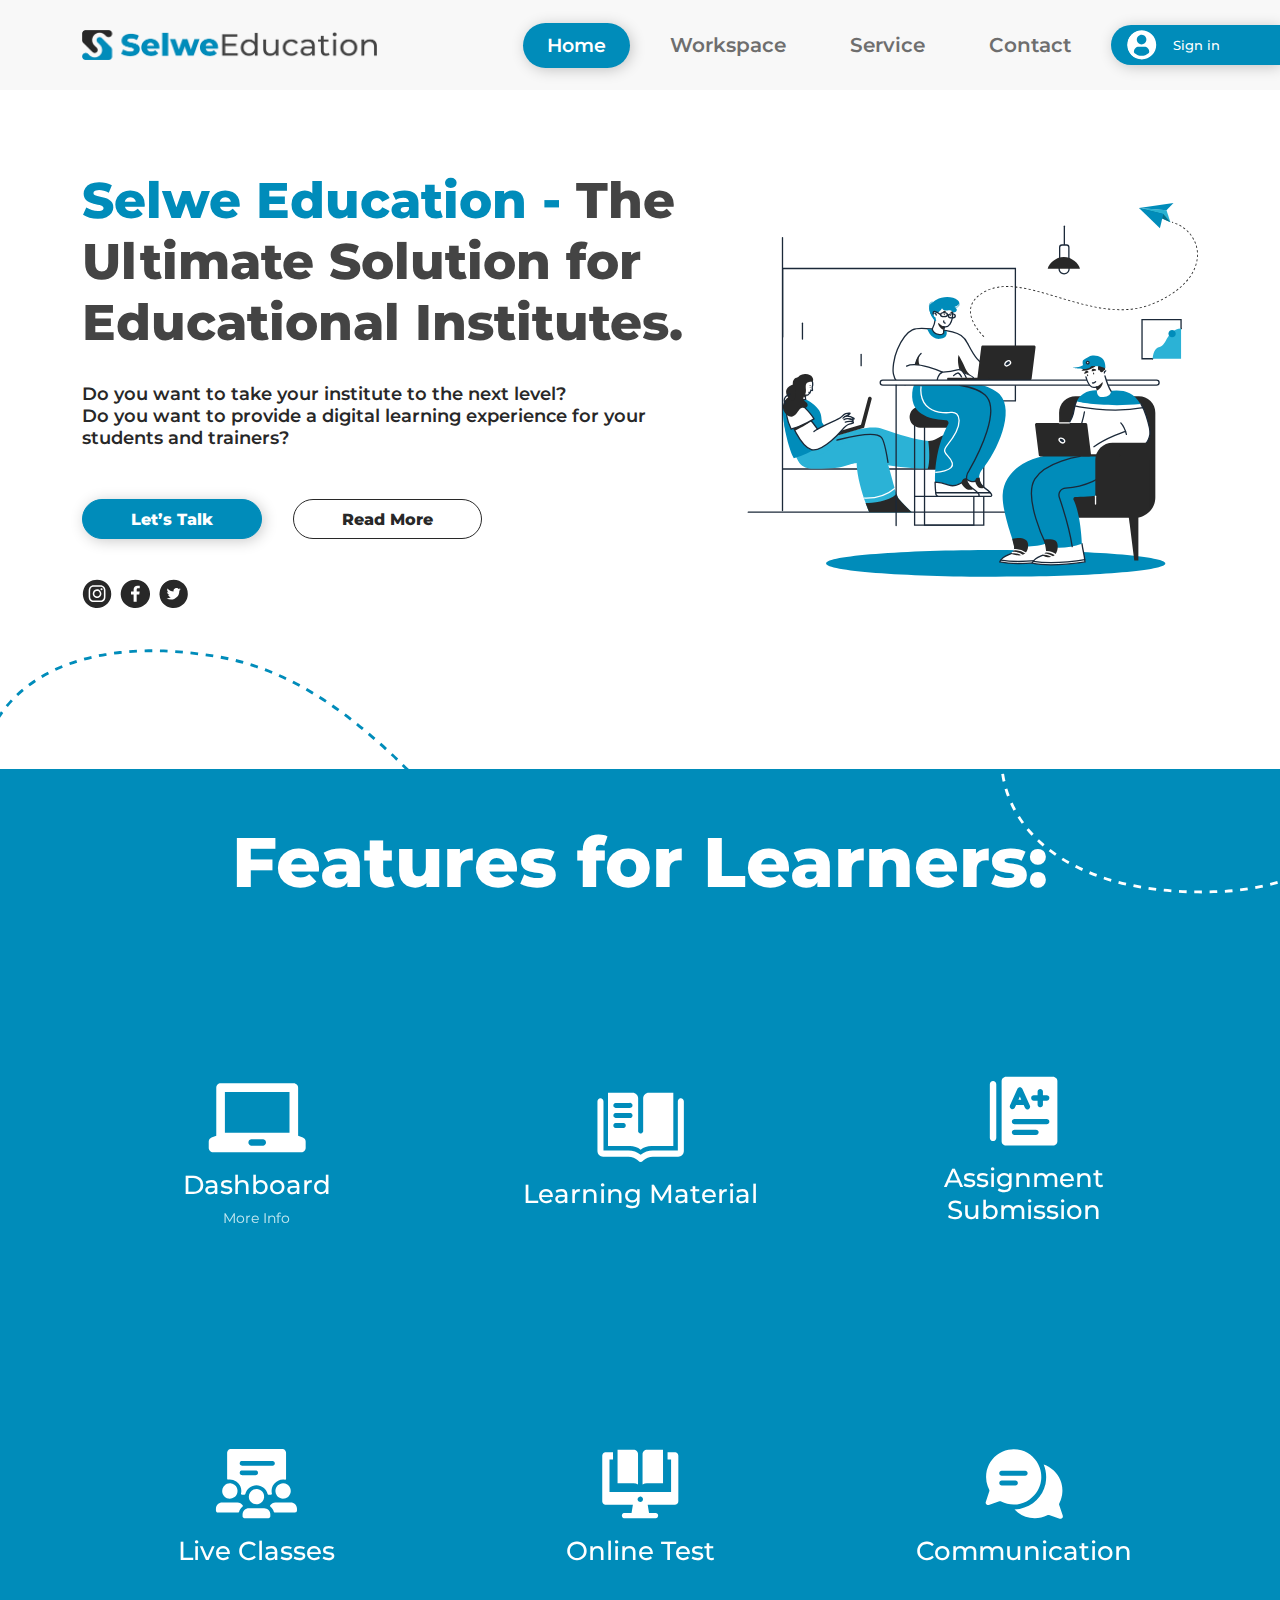
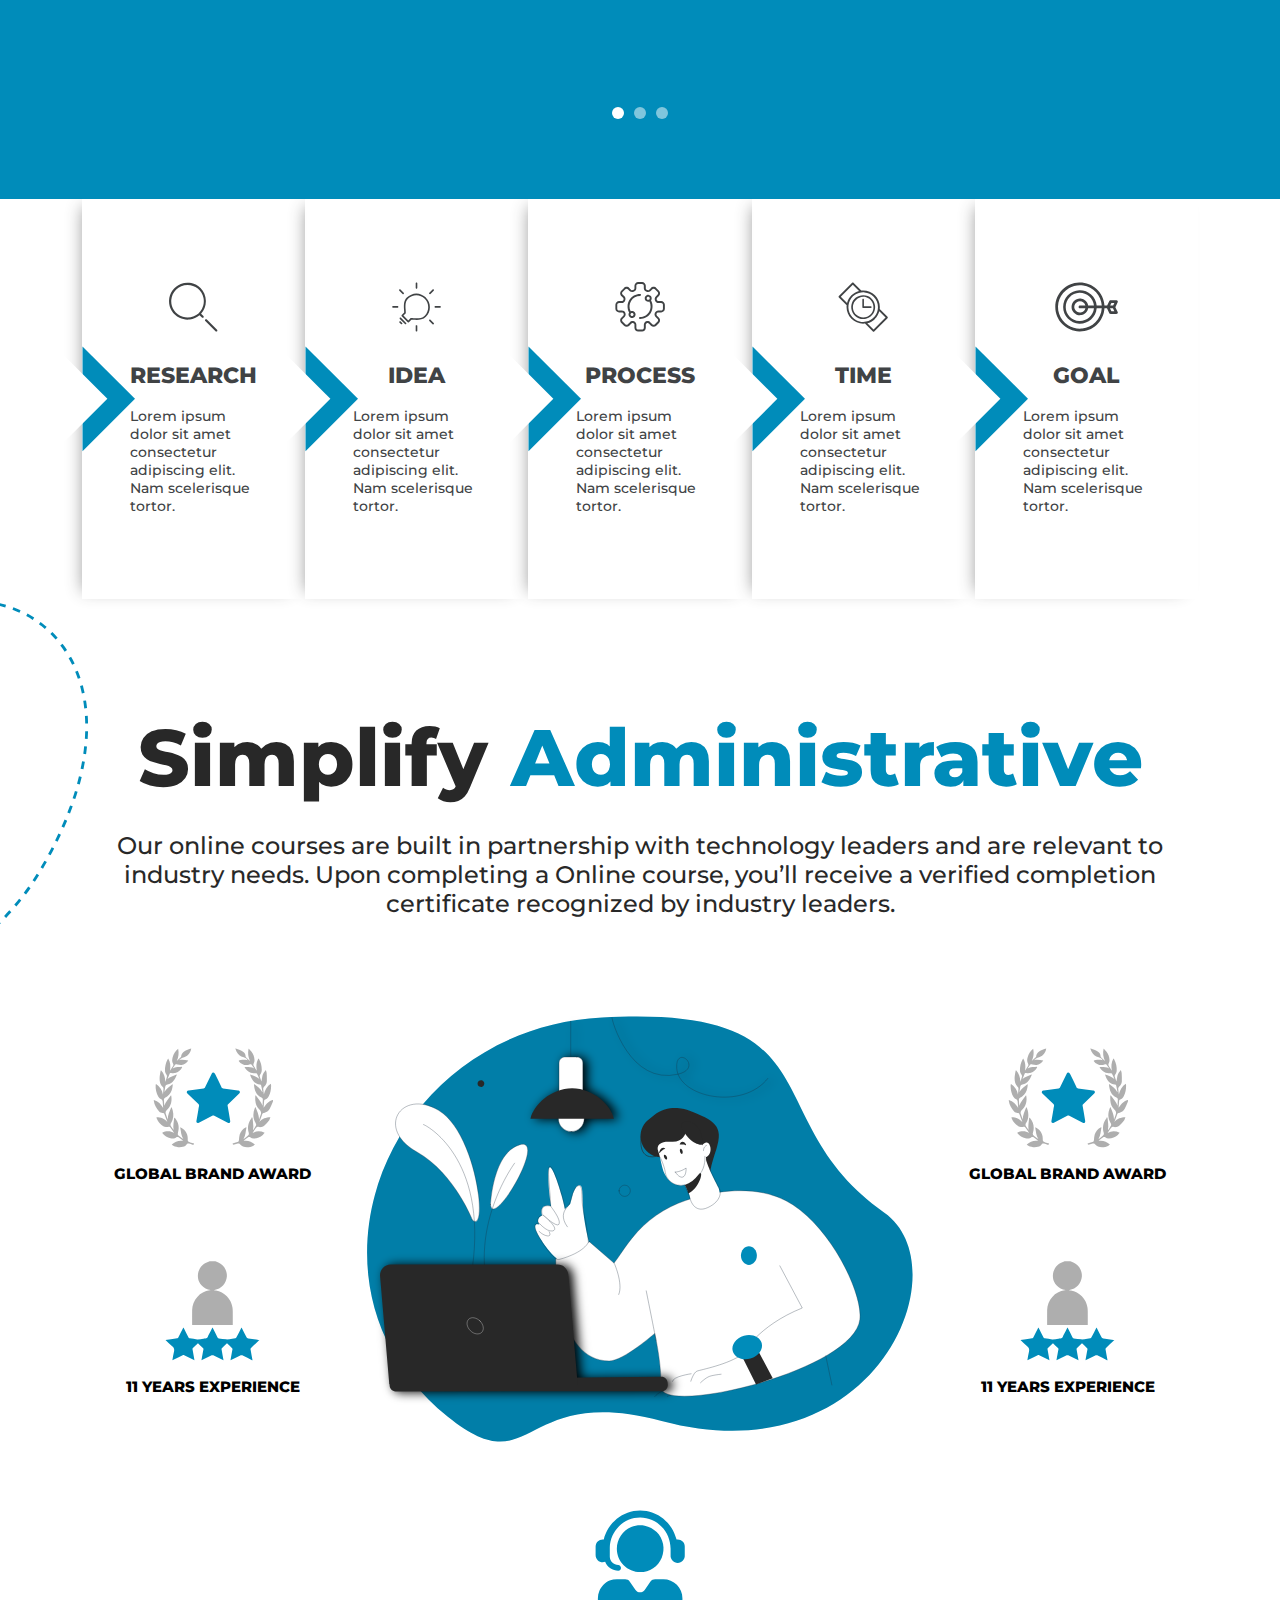
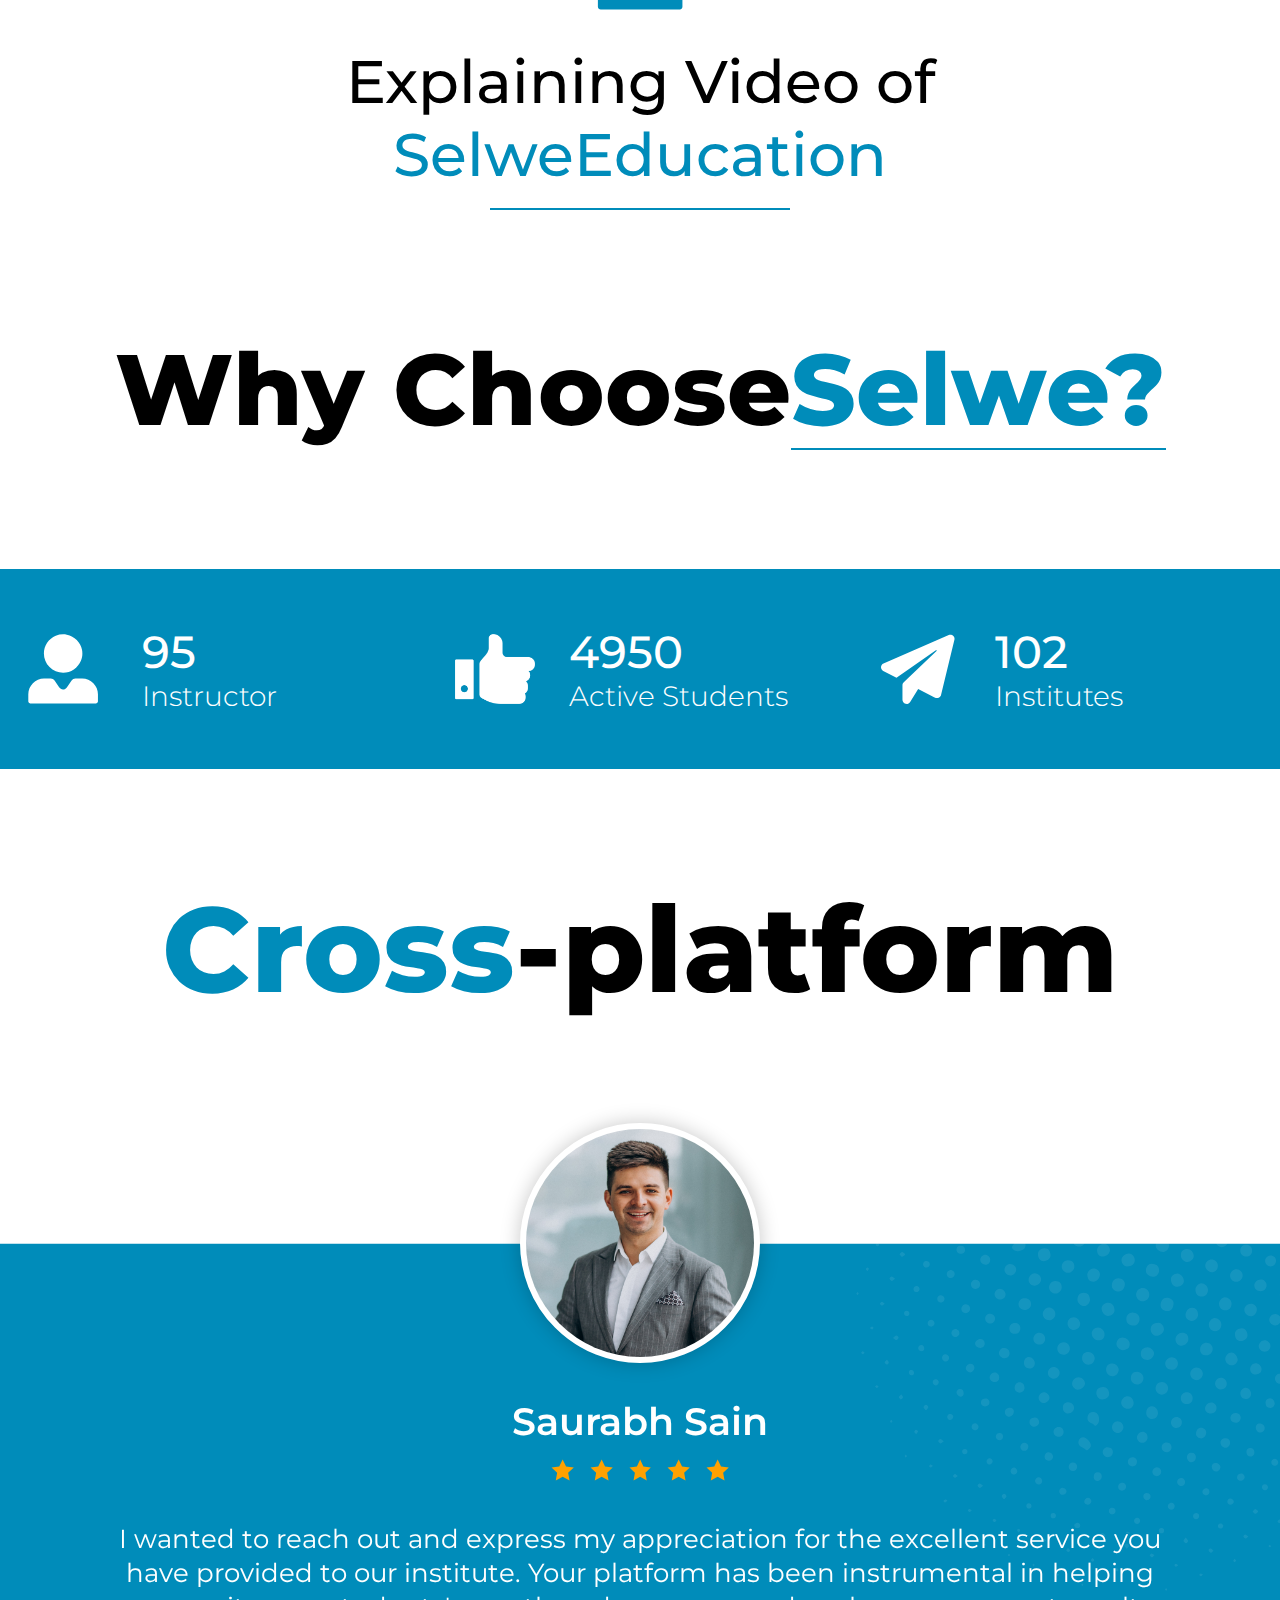
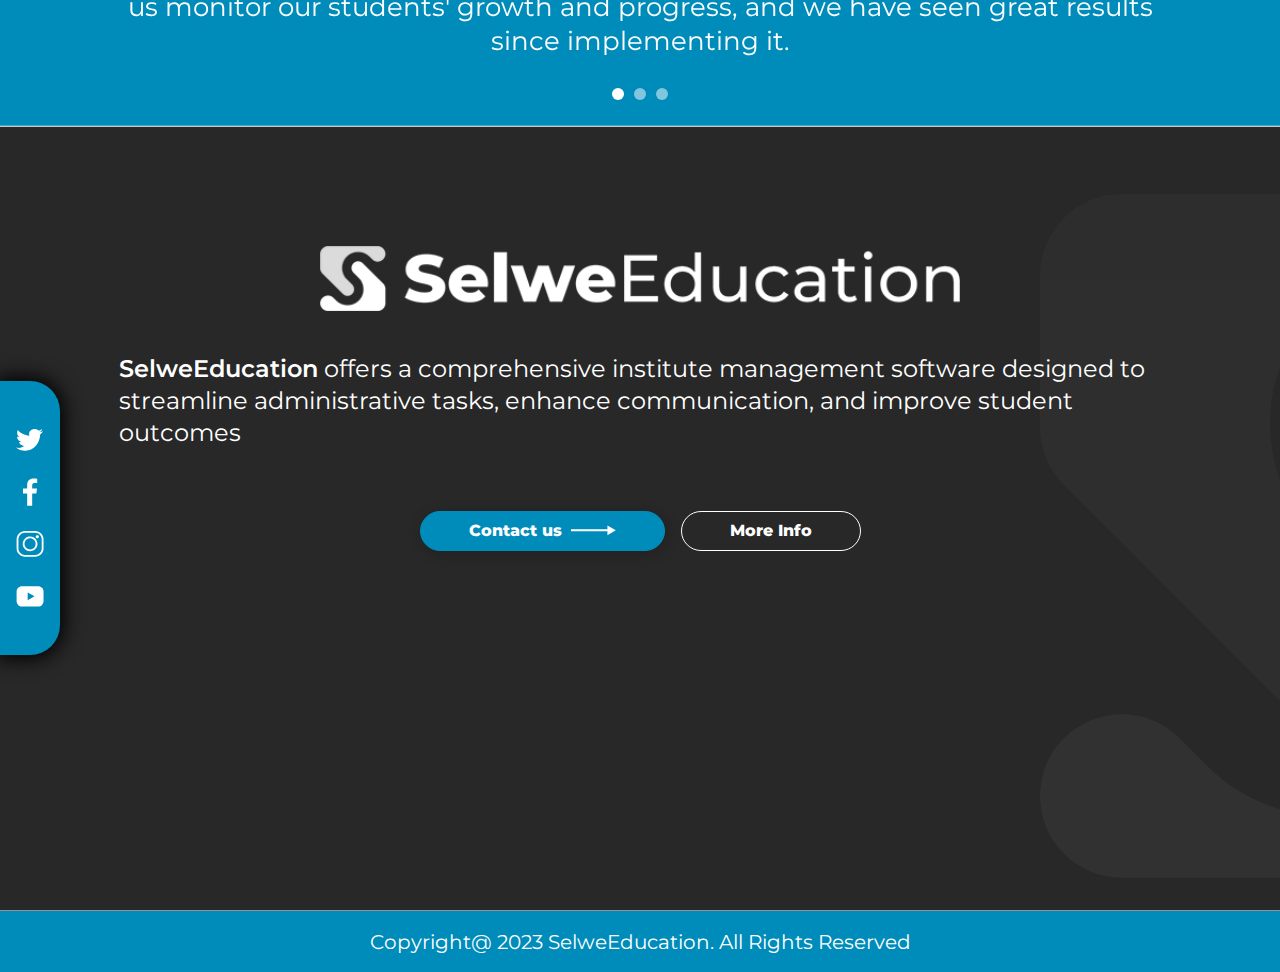
==== commit 07011d14: "-" ====
--- a/index.html
+++ b/index.html
@@ -59,13 +59,13 @@
     <nav class="navbar navbar-expand-lg headerSection">
         <div class="container-fluid innerFluid position-relative">
             <div class="container d-flex  align-items-center">
-                <a class="navbar-brand p-0" href="javascript:;"><img src="assets/images/svg/logo.png" class="h-100" alt=""></a>
+                <a class="navbar-brand  d-flex" href="javascript:;"><img src="assets/images/svg/logo.png" class="h-100" alt=""></a>
                 <div class="collapse navbar-collapse" id="navbarNavDropdown">
-                    <ul class="navbar-nav ms-auto gap-3 position-absolute end-0 navLinks">
-                        <li class="nav-item"><a class="nav-link d-flex align-items-center justify-content-center px-4 rounded-pill active" aria-current="page" href="javascript:;">Home</a></li>
-                        <li class="nav-item"><a class="nav-link d-flex align-items-center justify-content-center px-4 rounded-pill" href="javascript:;">Workspace</a></li>
-                        <li class="nav-item"><a class="nav-link d-flex align-items-center justify-content-center px-4 rounded-pill" href="javascript:;">Service</a></li>
-                        <li class="nav-item"><a class="nav-link d-flex align-items-center justify-content-center px-4 rounded-pill" href="javascript:;">Contact</a></li>
+                    <ul class="navbar-nav ms-auto gap-xl-3 gap-2 position-absolute end-0 navLinks">
+                        <li class="nav-item"><a class="nav-link d-flex align-items-center justify-content-center px-xl-4 px-3 rounded-pill active" aria-current="page" href="javascript:;">Home</a></li>
+                        <li class="nav-item"><a class="nav-link d-flex align-items-center justify-content-center px-xl-4 px-3 rounded-pill" href="javascript:;">Workspace</a></li>
+                        <li class="nav-item"><a class="nav-link d-flex align-items-center justify-content-center px-xl-4 px-3 rounded-pill" href="javascript:;">Service</a></li>
+                        <li class="nav-item"><a class="nav-link d-flex align-items-center justify-content-center px-xl-4 px-3 rounded-pill" href="javascript:;">Contact</a></li>
                         <li class="nav-item my-auto"><a href="javascript:;" class="text-decoration-none d-flex align-items-center gap-3 rounded-pill rounded-end-0 ps-3 signInBtn"><div class="userImg rounded-circle overflow-hidden"><img src="assets/images/svg/user.svg" class="w-100" alt=""></div>Sign in</a></li>
                     </ul>
                 </div>
--- a/assets/css/style.min.css
+++ b/assets/css/style.min.css
@@ -1 +1 @@
-@font-face{font-family:"Montserrat";src:url("../fonts/monteserret/Montserrat-BoldItalic.woff2") format("woff2"),url("../fonts/monteserret/Montserrat-BoldItalic.woff") format("woff");font-weight:bold;font-style:italic;font-display:swap}@font-face{font-family:"Montserrat";src:url("../fonts/monteserret/Montserrat-Bold.woff2") format("woff2"),url("../fonts/monteserret/Montserrat-Bold.woff") format("woff");font-weight:bold;font-style:normal;font-display:swap}@font-face{font-family:"Montserrat";src:url("../fonts/monteserret/Montserrat-BlackItalic.woff2") format("woff2"),url("../fonts/monteserret/Montserrat-BlackItalic.woff") format("woff");font-weight:900;font-style:italic;font-display:swap}@font-face{font-family:"Montserrat";src:url("../fonts/monteserret/Montserrat-ExtraBoldItalic.woff2") format("woff2"),url("../fonts/monteserret/Montserrat-ExtraBoldItalic.woff") format("woff");font-weight:bold;font-style:italic;font-display:swap}@font-face{font-family:"Montserrat";src:url("../fonts/monteserret/Montserrat-ExtraLightItalic.woff2") format("woff2"),url("../fonts/monteserret/Montserrat-ExtraLightItalic.woff") format("woff");font-weight:200;font-style:italic;font-display:swap}@font-face{font-family:"Montserrat";src:url("../fonts/monteserret/Montserrat-ExtraLight.woff2") format("woff2"),url("../fonts/monteserret/Montserrat-ExtraLight.woff") format("woff");font-weight:200;font-style:normal;font-display:swap}@font-face{font-family:"Montserrat";src:url("../fonts/monteserret/Montserrat-Black.woff2") format("woff2"),url("../fonts/monteserret/Montserrat-Black.woff") format("woff");font-weight:900;font-style:normal;font-display:swap}@font-face{font-family:"Montserrat";src:url("../fonts/monteserret/Montserrat-ExtraBold.woff2") format("woff2"),url("../fonts/monteserret/Montserrat-ExtraBold.woff") format("woff");font-weight:bold;font-style:normal;font-display:swap}@font-face{font-family:"Montserrat";src:url("../fonts/monteserret/Montserrat-Italic.woff2") format("woff2"),url("../fonts/monteserret/Montserrat-Italic.woff") format("woff");font-weight:normal;font-style:italic;font-display:swap}@font-face{font-family:"Montserrat";src:url("../fonts/monteserret/Montserrat-LightItalic.woff2") format("woff2"),url("../fonts/monteserret/Montserrat-LightItalic.woff") format("woff");font-weight:300;font-style:italic;font-display:swap}@font-face{font-family:"Montserrat";src:url("../fonts/monteserret/Montserrat-SemiBold.woff2") format("woff2"),url("../fonts/monteserret/Montserrat-SemiBold.woff") format("woff");font-weight:600;font-style:normal;font-display:swap}@font-face{font-family:"Montserrat";src:url("../fonts/monteserret/Montserrat-MediumItalic.woff2") format("woff2"),url("../fonts/monteserret/Montserrat-MediumItalic.woff") format("woff");font-weight:500;font-style:italic;font-display:swap}@font-face{font-family:"Montserrat";src:url("../fonts/monteserret/Montserrat-Light.woff2") format("woff2"),url("../fonts/monteserret/Montserrat-Light.woff") format("woff");font-weight:300;font-style:normal;font-display:swap}@font-face{font-family:"Montserrat";src:url("../fonts/monteserret/Montserrat-ThinItalic.woff2") format("woff2"),url("../fonts/monteserret/Montserrat-ThinItalic.woff") format("woff");font-weight:100;font-style:italic;font-display:swap}@font-face{font-family:"Montserrat";src:url("../fonts/monteserret/Montserrat-Regular.woff2") format("woff2"),url("../fonts/monteserret/Montserrat-Regular.woff") format("woff");font-weight:normal;font-style:normal;font-display:swap}@font-face{font-family:"Montserrat";src:url("../fonts/monteserret/Montserrat-Thin.woff2") format("woff2"),url("../fonts/monteserret/Montserrat-Thin.woff") format("woff");font-weight:100;font-style:normal;font-display:swap}@font-face{font-family:"Montserrat";src:url("../fonts/monteserret/Montserrat-Medium.woff2") format("woff2"),url("../fonts/monteserret/Montserrat-Medium.woff") format("woff");font-weight:500;font-style:normal;font-display:swap}@font-face{font-family:"Montserrat";src:url("../fonts/monteserret/Montserrat-SemiBoldItalic.woff2") format("woff2"),url("../fonts/monteserret/Montserrat-SemiBoldItalic.woff") format("woff");font-weight:600;font-style:italic;font-display:swap}@media screen and (min-width: 1600px){.container{max-width:1520px}}.tooltip .tooltip-inner{font-weight:600}.btnStyle{height:45.67px;font-family:"Montserrat";font-style:normal;font-weight:700;font-size:18.1206px;line-height:22px;transition:all .3s ease-in-out}.btnStyle1{background:#008cba;border:1px solid #008cba;color:#fff;box-shadow:2px 2px 15px -1px rgba(0,0,0,.24)}.btnStyle1:hover{border-color:#282828;color:#282828}.btnStyle2{border:1px solid #282828;color:#282828}.btnStyle2:hover{background:#008cba;border-color:#008cba;color:#fff;box-shadow:2px 2px 15px -1px rgba(0,0,0,.24)}.btnStyle2:active{background:#008cba !important;border-color:#008cba !important;color:#fff !important}@media screen and (max-width: 1399.98px){.btnStyle{height:40px;font-size:16px;line-height:normal}}@media screen and (max-width: 1199.98px){.btnStyle{height:35px;font-size:14px}}@media screen and (max-width: 767.98px){.btnStyle{height:35px;font-size:12px}}.headerSection{height:107px;background-color:#f8f8f8}.headerSection .innerFluid .navbar-brand{height:43px}.navLinks .nav-item .nav-link{font-family:"Montserrat";font-style:normal;font-weight:600;font-size:22.2032px;line-height:27px;color:#6e6e6e;height:53.72px;transition:all .3s ease-in-out}.navLinks .nav-item .nav-link:hover{background:#008cba;box-shadow:2px 2px 15px -1px rgba(0,0,0,.24);color:#fff}.navLinks .nav-item .nav-link.active{background:#008cba;font-size:20.5916px;line-height:25px;box-shadow:2px 2px 15px -1px rgba(0,0,0,.24);color:#fff}.navLinks .nav-item .signInBtn{height:49.01px;background:#008cba;font-family:"Montserrat";font-style:normal;font-weight:500;font-size:13.3219px;line-height:16px;box-shadow:2px 2px 15px -1px rgba(0,0,0,.24);color:#fff;padding-right:60px}.navLinks .nav-item .signInBtn .userImg{width:36.22px;height:36.22px}.headerOffcanvas{width:280px !important}.headerOffcanvas .offcanvas-header{background-color:#f8f8f8}.headerOffcanvas .offcanvas-header .offcanvas-title{height:25px}@media screen and (max-width: 1399.98px){.headerSection{height:90px}.headerSection .innerFluid .navbar-brand{height:40px}.navLinks .nav-item .nav-link{font-size:20px;line-height:normal;height:45px}.navLinks .nav-item .nav-link.active{font-size:19px;line-height:normal}.navLinks .nav-item .signInBtn{height:40px;font-size:13px;line-height:normal}.navLinks .nav-item .signInBtn .userImg{width:30px;height:30px}}@media screen and (max-width: 1199.98px){.headerSection{height:80px}.headerSection .innerFluid .navbar-brand{height:40px}.navLinks .nav-item .nav-link{font-size:18px;height:40px}.navLinks .nav-item .nav-link.active{font-size:17px}.navLinks .nav-item .signInBtn{height:35px;font-size:12px}.navLinks .nav-item .signInBtn .userImg{width:25px;height:25px}}@media screen and (max-width: 991.98px){.headerSection{height:70px}.headerSection .innerFluid .navbar-brand{height:40px}.navLinks .nav-item .nav-link{font-size:16px;height:35px}.navLinks .nav-item .nav-link.active{font-size:15px}.navLinks .nav-item .signInBtn{font-size:11px}}.heroSection{padding-top:100px;padding-bottom:100px}.heroSection .innerSection .contantSide .card .mainHeading{font-family:"Montserrat";font-style:normal;font-weight:700;font-size:63.3327px;line-height:77px;color:#444;margin-bottom:38px}.heroSection .innerSection .contantSide .card .mainHeading span{color:#008cba}.heroSection .innerSection .contantSide .card .pera{font-family:"Montserrat";font-style:normal;font-weight:600;font-size:19.5979px;line-height:24px;color:#282828;margin-bottom:58px}.heroSection .innerSection .contantSide .card .buttons{gap:31px;margin-bottom:47px}.heroSection .innerSection .contantSide .card .socialGroup ul li .socialicon{height:30.3px;width:30.3px;transition:all .3s ease-in-out}.heroSection .innerSection .contantSide .card .socialGroup ul li .socialicon:hover{transform:rotate(360deg)}.featuresSection{padding-top:71px;padding-bottom:100px;margin-top:100px;background:#008cba}.featuresSection::before{content:"";position:absolute;z-index:-1;left:0;top:-120px;background:url(../../assets/images/svg/S-Type-Shap.svg) no-repeat,center;height:337.94px;width:783.22px}.featuresSection::after{content:"";position:absolute;right:0;top:-150px;background:url(../../assets/images/svg/S-Type-Shap-white.svg) no-repeat,center;height:312.94px;width:280.22px}.featuresSection .innerSection .featuresHeading{font-family:"Montserrat";font-style:normal;font-weight:700;font-size:83.1813px;line-height:101px;margin-bottom:63px}.featuresSection .innerSection .educationCard .card .card-body{border-radius:75px;transition:all ease-in-out .3s;aspect-ratio:2/2;display:flex;align-items:center;justify-content:center}.featuresSection .innerSection .educationCard .card .card-body .innerBody .cardImg{height:75px}.featuresSection .innerSection .educationCard .card .card-body .innerBody .cardTitle{font-family:"Montserrat";font-style:normal;font-weight:500;font-size:29.9116px;line-height:36px;color:#fff}.featuresSection .innerSection .educationCard .card .card-body .innerBody .cardSubTitle{font-family:"Montserrat";font-style:normal;font-weight:400;font-size:16.7419px;line-height:20px;color:#c7eaf2}.featuresSection .innerSection .educationCard .card .card-body:hover{background:#33a3c8;box-shadow:2px 2px 20px 0px rgba(0,0,0,.0549019608)}.featuresSection .innerSection .featuresCards .owl-stage-outer{padding:0px}.featuresSection .innerSection .featuresCards .owl-stage-outer .owl-stage{padding:1rem 0rem}.featuresSection .innerSection .featuresCards .owl-dots{display:flex;align-items:center;justify-content:center;gap:10px}.featuresSection .innerSection .featuresCards .owl-dots .owl-dot{width:12px;height:12px;border-radius:12px;opacity:.5;background-color:#fff;transition:all .3s}.featuresSection .innerSection .featuresCards .owl-dots .owl-dot.active{opacity:1}.resserchSection .innerFluid .innersection .searchCard{box-shadow:-8px 0 15px -8px rgba(51,51,51,.4509803922)}.resserchSection .innerFluid .innersection .searchCard .card{min-height:450px}.resserchSection .innerFluid .innersection .searchCard .card::before{content:"";position:absolute;left:3px;top:50%;z-index:3;background:url(../../assets/images/svg/trengalShap.svg) no-repeat,center;background-size:cover;width:123.37px;height:178.23px;transform:translate(-50%, -50%)}.resserchSection .innerFluid .innersection .searchCard .card::after{content:"";position:absolute;right:-3px;top:50%;background:url(../../assets/images/svg/trengalShap.svg) no-repeat,center;background-size:cover;width:123.37px;height:178.23px;transform:translate(50%, -50%)}.resserchSection .innerFluid .innersection .searchCard .card .card-body{transition:all .3s ease-in-out;z-index:2}.resserchSection .innerFluid .innersection .searchCard .card .card-body::before{content:"";position:absolute;left:0;top:0;z-index:-1;width:0px;height:100%;background:#008cba;transition:all .3s ease-in-out}.resserchSection .innerFluid .innersection .searchCard .card .card-body .innerBody .cardImg{height:55px;margin-bottom:35px}.resserchSection .innerFluid .innersection .searchCard .card .card-body .innerBody .cardImg img{transition:all .3s ease-in-out}.resserchSection .innerFluid .innersection .searchCard .card .card-body .innerBody .cardTitle{color:#404345;font-size:25px;line-height:normal;margin-bottom:20px;transition:all .3s ease-in-out}.resserchSection .innerFluid .innersection .searchCard .card .card-body .innerBody .subContent{font-size:18px;line-height:normal;color:#404345;transition:all .3s ease-in-out}.resserchSection .innerFluid .innersection .searchCard .card:hover .card-body{box-shadow:2px 2px 20px 0px rgba(0,0,0,0.0549019608)}.resserchSection .innerFluid .innersection .searchCard .card:hover .card-body::before{width:100%}.resserchSection .innerFluid .innersection .searchCard .card:hover .card-body .cardTitle,.resserchSection .innerFluid .innersection .searchCard .card:hover .card-body .subContent{color:#fff;transform:scale(1.1)}.resserchSection .innerFluid .innersection .searchCard .card:hover .card-body .cardImg img{filter:brightness(10);transform:scale(1.1)}.resserchSection .innerFluid .innersection .searchCard:nth-child(2):hover .card::before,.resserchSection .innerFluid .innersection .searchCard:nth-child(3):hover .card::before,.resserchSection .innerFluid .innersection .searchCard:nth-child(4):hover .card::before,.resserchSection .innerFluid .innersection .searchCard:last-child:hover .card::before{opacity:1;visibility:visible}.resserchSection .innerFluid .innersection .searchCard:nth-child(2):hover .card-body,.resserchSection .innerFluid .innersection .searchCard:nth-child(3):hover .card-body,.resserchSection .innerFluid .innersection .searchCard:nth-child(4):hover .card-body,.resserchSection .innerFluid .innersection .searchCard:last-child:hover .card-body{box-shadow:2px 2px 20px 0px rgba(0,0,0,0.0549019608)}.resserchSection .innerFluid .innersection .searchCard:nth-child(2):hover .card-body::before,.resserchSection .innerFluid .innersection .searchCard:nth-child(3):hover .card-body::before,.resserchSection .innerFluid .innersection .searchCard:nth-child(4):hover .card-body::before,.resserchSection .innerFluid .innersection .searchCard:last-child:hover .card-body::before{width:100%}.resserchSection .innerFluid .innersection .searchCard:nth-child(2):hover .card-body .cardTitle,.resserchSection .innerFluid .innersection .searchCard:nth-child(2):hover .card-body .subContent,.resserchSection .innerFluid .innersection .searchCard:nth-child(3):hover .card-body .cardTitle,.resserchSection .innerFluid .innersection .searchCard:nth-child(3):hover .card-body .subContent,.resserchSection .innerFluid .innersection .searchCard:nth-child(4):hover .card-body .cardTitle,.resserchSection .innerFluid .innersection .searchCard:nth-child(4):hover .card-body .subContent,.resserchSection .innerFluid .innersection .searchCard:last-child:hover .card-body .cardTitle,.resserchSection .innerFluid .innersection .searchCard:last-child:hover .card-body .subContent{color:#fff;transform:scale(1.1)}.resserchSection .innerFluid .innersection .searchCard:nth-child(2):hover .card-body .cardImg img,.resserchSection .innerFluid .innersection .searchCard:nth-child(3):hover .card-body .cardImg img,.resserchSection .innerFluid .innersection .searchCard:nth-child(4):hover .card-body .cardImg img,.resserchSection .innerFluid .innersection .searchCard:last-child:hover .card-body .cardImg img{filter:brightness(10);transform:scale(1.1)}.resserchSection .innerFluid .innersection .searchCard:nth-child(2) .card::before,.resserchSection .innerFluid .innersection .searchCard:nth-child(3) .card::before,.resserchSection .innerFluid .innersection .searchCard:nth-child(4) .card::before,.resserchSection .innerFluid .innersection .searchCard:last-child .card::before{opacity:0;visibility:hidden;transition:all .3s}.resserchSection .innerFluid .innersection .searchCard:last-child .card::after{display:none}.simplifySection{padding-top:136px}.simplifySection::before{content:"";position:absolute;left:0;top:0px;background:url(../../assets/images/svg/simplifyShap.svg) no-repeat,center;height:703.12px;width:532.64px}.simplifySection .innerSection .simplifyHeading{font-family:"Montserrat";font-style:normal;font-weight:700;font-size:93.8263px;line-height:114px;color:#282828;margin-bottom:25px}.simplifySection .innerSection .simplifyHeading span{color:#008cba}.simplifySection .innerSection .subHeading{font-family:"Montserrat";font-style:normal;font-weight:500;font-size:26.599px;line-height:32px;color:#282828}.simplifySection .innerSection .experiencesCard{padding:91px 0px 74px 0px}.simplifySection .innerSection .experiencesCard .innerBody .brandCard{margin-bottom:88px}.simplifySection .innerSection .experiencesCard .innerBody .cards .cardImg{height:118.6px}.simplifySection .innerSection .experiencesCard .innerBody .cards .cradTitle{font-family:"Montserrat";font-style:normal;font-weight:700;font-size:16.6703px;line-height:20px;color:#000}.explainingSection .explaningImg{height:112.07px;margin-bottom:41px}.explainingSection .explainingHeading,.explainingSection .subHeading{font-family:"Montserrat";font-style:normal;font-weight:500;font-size:70.8621px;line-height:86px}.explainingSection .explainingHeading{color:#000}.explainingSection .subHeading{color:#008cba}.explainingSection .subHeading::before{content:"";height:2px;width:340.99px;background-color:#008cba;position:absolute;left:50%;bottom:-31px;transform:translate(-50%, -50%)}.whyChooseUsSection{padding:102px 0px 120px 0px}.whyChooseUsSection .innerSection .whyChooseHeading{font-family:"Montserrat";font-style:normal;font-weight:700;font-size:128.716px;line-height:156px;color:#000;margin-bottom:170px}.whyChooseUsSection .innerSection .whyChooseHeading span{color:#008cba;position:relative}.whyChooseUsSection .innerSection .whyChooseHeading span::before{content:"";height:2px;background-color:#008cba;position:absolute;width:100%;left:0;bottom:0}.whyChooseUsSection .innerSection .cardsection .card{background-color:#008cba;min-height:250px;transition:all ease-in-out .3s}.whyChooseUsSection .innerSection .cardsection .card .card-body .momentImg{height:86px;width:100px;position:relative}.whyChooseUsSection .innerSection .cardsection .card .card-body .momentImg img{position:absolute;inset:0;transition:all ease-in-out .3s}.whyChooseUsSection .innerSection .cardsection .card .card-body .momentImg .themeImg{opacity:0;visibility:hidden}.whyChooseUsSection .innerSection .cardsection .card .card-body .counters,.whyChooseUsSection .innerSection .cardsection .card .card-body .counterName{font-family:"Montserrat";font-style:normal;font-weight:300;color:#fff;transition:all ease-in-out .3s}.whyChooseUsSection .innerSection .cardsection .card .card-body .counters{font-weight:500;font-size:55px;line-height:65px}.whyChooseUsSection .innerSection .cardsection .card .card-body .counterName{font-size:40px;line-height:50px}.whyChooseUsSection .innerSection .cardsection .card:hover{background-color:#fff;box-shadow:0px 0px 15px 1px rgba(0,0,0,.2)}.whyChooseUsSection .innerSection .cardsection .card:hover .card-body .momentImg .themeImg{opacity:1;visibility:visible}.whyChooseUsSection .innerSection .cardsection .card:hover .card-body .momentImg .whiteImg{opacity:0;visibility:hidden}.whyChooseUsSection .innerSection .cardsection .card:hover .card-body .counters,.whyChooseUsSection .innerSection .cardsection .card:hover .card-body .counterName{color:#008cba}.crossSection .InnerSection .crossHeading{font-family:"Montserrat";font-style:normal;font-weight:700;font-size:163.954px;line-height:198px;color:#000}.crossSection .InnerSection .crossHeading span{color:#008cba}.testimonialSection{padding-top:220px;overflow:hidden}.testimonialSection .innerSection{background:url(../../assets/images/svg/testimonialBg.svg) no-repeat,center;background-size:cover}.testimonialSection .innerSection .clintSlider .owl-stage-outer{padding:0px;overflow:unset}.testimonialSection .innerSection .clintSlider .owl-stage-outer .owl-stage .owl-item .item .userImg{height:254.62px;width:254.62px;margin-top:-125px;box-shadow:0px 0px 20px 0px rgba(0,0,0,.2196078431);border:6px solid #fff}.testimonialSection .innerSection .clintSlider .owl-stage-outer .owl-stage .owl-item .item .clientName{font-family:"Montserrat";font-style:normal;font-weight:600;font-size:43.7617px;line-height:53px;margin:36px 0px 13px 0px}.testimonialSection .innerSection .clintSlider .owl-stage-outer .owl-stage .owl-item .item .starts ul li{height:23px}.testimonialSection .innerSection .clintSlider .owl-stage-outer .owl-stage .owl-item .item .clientText{font-family:"Montserrat";font-style:normal;font-weight:400;font-size:29.5445px;line-height:36px;margin:36px 0px 72px 0px}.testimonialSection .innerSection .clintSlider .owl-dots{display:flex;align-items:center;justify-content:center;position:absolute;bottom:26px;gap:10px}.testimonialSection .innerSection .clintSlider .owl-dots .owl-dot{width:12px;height:12px;border-radius:12px;opacity:.5;background-color:#fff;transition:all .3s}.testimonialSection .innerSection .clintSlider .owl-dots .owl-dot.active{opacity:1}.footerSection{background:url(../../assets/images/svg/footerBg.svg) no-repeat,right;background-size:cover;padding-top:139px;padding-bottom:400px}.footerSection .innerSection .logoImg{height:68px;margin-bottom:47px}.footerSection .innerSection .contant{font-family:"Montserrat";font-style:normal;font-weight:400;font-size:29.5445px;line-height:36px;color:#fff;margin-bottom:68px}.footerSection .innerSection .footerButton .btnStyle1:hover{border-color:#fff}.footerSection .innerSection .footerButton .btnStyle2{border:1px solid #fff}.footerSection .innerSection .footerButton .btnStyle2:hover{border-color:#008cba !important}.footerSection .innerSection .footerIcon ul li .links{width:24px;height:24px}.footerSection .socialIcon{border-top-right-radius:30px;border-bottom-right-radius:30px;background-color:#008cba;top:50%;transform:translate(0%, -50%);box-shadow:0px 0px 20px 4px #000;left:0px;padding:50px 20px;width:60px}.footerSection .socialIcon ul li .links{width:30px;height:30px}.copyWrightSection{height:61.18px;background-color:#008cba}.copyWrightSection .innerSection .copyRight{font-family:"Montserrat";font-style:normal;font-weight:400;font-size:20.0008px;line-height:24px}@media screen and (max-width: 1599.98px){.heroSection .innerSection .contantSide .card .mainHeading{font-size:57px;line-height:normal}.resserchSection .innerFluid .innersection .searchCard .card::before,.resserchSection .innerFluid .innersection .searchCard .card::after{width:100px;height:145.23px}.resserchSection .innerFluid .innersection .searchCard .card .card-body .innerBody{padding:0px !important}.whyChooseUsSection{padding:95px 0px 115px 0px}.whyChooseUsSection .innerSection .whyChooseHeading{font-size:110px;line-height:130px;margin-bottom:140px}.whyChooseUsSection .innerSection .cardsection .card .card-body .momentImg{height:80px;width:90px}.whyChooseUsSection .innerSection .cardsection .card .card-body .counters{font-size:50px;line-height:normal}.whyChooseUsSection .innerSection .cardsection .card .card-body .counterName{font-size:34px;line-height:normal}.crossSection .InnerSection .crossHeading{font-size:140px;line-height:160px}}@media screen and (max-width: 1399.98px){.heroSection{padding-top:80px;padding-bottom:80px}.heroSection .innerSection .contantSide .card .mainHeading{font-size:50px;line-height:normal;margin-bottom:30px}.heroSection .innerSection .contantSide .card .pera{font-size:18px;line-height:normal;margin-bottom:50px}.heroSection .innerSection .contantSide .card .buttons{gap:31px;margin-bottom:40px}.featuresSection{padding-top:50px;padding-bottom:80px;margin-top:80px}.featuresSection .innerSection .featuresHeading{font-size:70px;line-height:normal;margin-bottom:55px}.featuresSection .innerSection .educationCard .card .card-body .innerBody .cardImg{height:70px}.featuresSection .innerSection .educationCard .card .card-body .innerBody .cardTitle{font-size:26px;line-height:normal}.featuresSection .innerSection .educationCard .card .card-body .innerBody .cardSubTitle{font-size:14px;line-height:normal}.resserchSection .innerFluid .innersection .searchCard .card{min-height:400px}.resserchSection .innerFluid .innersection .searchCard .card .card-body .innerBody{padding:0px !important}.resserchSection .innerFluid .innersection .searchCard .card .card-body .innerBody .cardImg{height:50px;margin-bottom:30px}.resserchSection .innerFluid .innersection .searchCard .card .card-body .innerBody .cardTitle{font-size:22px;margin-bottom:18px}.resserchSection .innerFluid .innersection .searchCard .card .card-body .innerBody .subContent{font-size:16px}.simplifySection{padding-top:110px}.simplifySection::before{height:400px;width:200px}.simplifySection .innerSection .simplifyHeading{font-size:80px;line-height:normal;margin-bottom:25px}.simplifySection .innerSection .subHeading{font-size:24px;line-height:normal}.simplifySection .innerSection .experiencesCard{padding:85px 0px 68px 0px}.simplifySection .innerSection .experiencesCard .innerBody .brandCard{margin-bottom:78px}.simplifySection .innerSection .experiencesCard .innerBody .cards .cardImg{height:100px}.simplifySection .innerSection .experiencesCard .innerBody .cards .cradTitle{font-size:15px;line-height:normal}.explainingSection::before{right:-175px;width:310.33px;height:310.33px}.explainingSection .explaningImg{height:100px;margin-bottom:35px}.explainingSection .explainingHeading,.explainingSection .subHeading{font-size:60px;line-height:normal}.explainingSection .subHeading::before{width:300px;bottom:-20px}.whyChooseUsSection{padding:90px 0px 110px 0px}.whyChooseUsSection .innerSection .whyChooseHeading{font-size:100px;line-height:120px;margin-bottom:120px}.whyChooseUsSection .innerSection .cardsection .card{min-height:200px}.whyChooseUsSection .innerSection .cardsection .card .card-body .momentImg{height:70px}.whyChooseUsSection .innerSection .cardsection .card .card-body .counters{font-size:45px}.whyChooseUsSection .innerSection .cardsection .card .card-body .counterName{font-size:28px}.crossSection .InnerSection .crossHeading{font-size:120px;line-height:140px}.testimonialSection{padding-top:200px}.testimonialSection .innerSection .clintSlider .owl-stage-outer .owl-stage .owl-item .item .userImg{height:240px;width:240px;margin-top:-120px}.testimonialSection .innerSection .clintSlider .owl-stage-outer .owl-stage .owl-item .item .clientName{font-size:38px;line-height:50px;margin:34px 0px 12px 0px}.testimonialSection .innerSection .clintSlider .owl-stage-outer .owl-stage .owl-item .item .starts ul li{height:22px}.testimonialSection .innerSection .clintSlider .owl-stage-outer .owl-stage .owl-item .item .clientText{font-size:26px;line-height:34px;margin:34px 0px 68px 0px}.footerSection{padding-top:120px;padding-bottom:360px}.footerSection .innerSection .logoImg{height:65px;margin-bottom:42px}.footerSection .innerSection .contant{font-size:24px;line-height:32px;margin-bottom:62px}.footerSection .socialIcon{padding:45px 18px}.footerSection .socialIcon ul li .links{width:28px;height:28px}}@media screen and (max-width: 1199.98px){.heroSection{padding-top:70px;padding-bottom:70px}.heroSection .innerSection .contantSide .card .mainHeading{font-size:42px;margin-bottom:25px}.heroSection .innerSection .contantSide .card .pera{font-size:16px;margin-bottom:40px}.heroSection .innerSection .contantSide .card .buttons{gap:31px;margin-bottom:30px}.featuresSection{padding-top:50px;padding-bottom:70px;margin-top:70px}.featuresSection::before{top:-90px;width:500px}.featuresSection::after{top:-180px}.featuresSection .innerSection .featuresHeading{font-size:55px;margin-bottom:40px}.featuresSection .innerSection .educationCard .card .card-body{border-radius:55px}.featuresSection .innerSection .educationCard .card .card-body .innerBody .cardImg{height:60px}.featuresSection .innerSection .educationCard .card .card-body .innerBody .cardTitle{font-size:24px}.featuresSection .innerSection .educationCard .card .card-body .innerBody .cardSubTitle{font-size:13px}.resserchSection .innerFluid .innersection .searchCard .card .card-body .innerBody .cardImg{height:45px;margin-bottom:28px}.resserchSection .innerFluid .innersection .searchCard .card .card-body .innerBody .cardTitle{font-size:20px;margin-bottom:16px}.resserchSection .innerFluid .innersection .searchCard .card .card-body .innerBody .subContent{font-size:14px}.resserchSection .innerFluid .innersection .searchCard:nth-child(4) .card::before{display:block}.simplifySection{padding-top:90px}.simplifySection::before{height:452px;background-size:contain;width:317px}.simplifySection .innerSection .simplifyHeading{font-size:65px;margin-bottom:20px}.simplifySection .innerSection .subHeading{font-size:20px}.simplifySection .innerSection .experiencesCard{padding:70px 0px 55px 0px}.simplifySection .innerSection .experiencesCard .innerBody .brandCard{margin-bottom:60px}.simplifySection .innerSection .experiencesCard .innerBody .cards .cardImg{height:90px}.simplifySection .innerSection .experiencesCard .innerBody .cards .cradTitle{font-size:14px}.explainingSection::before{right:-130px;width:250.33px;height:250.33px}.explainingSection .explaningImg{height:90px;margin-bottom:30px}.explainingSection .explainingHeading,.explainingSection .subHeading{font-size:45px}.explainingSection .subHeading::before{width:230px;bottom:-25px}.whyChooseUsSection{padding:70px 0px 90px 0px}.whyChooseUsSection .innerSection .whyChooseHeading{font-size:80px;line-height:normal;margin-bottom:100px}.whyChooseUsSection .innerSection .cardsection .card{min-height:160px}.whyChooseUsSection .innerSection .cardsection .card .card-body .momentImg{height:60px;width:70px}.whyChooseUsSection .innerSection .cardsection .card .card-body .counters{font-size:35px}.whyChooseUsSection .innerSection .cardsection .card .card-body .counterName{font-size:22px}.crossSection .InnerSection .crossHeading{font-size:100px;line-height:normal}.testimonialSection{padding-top:180px}.testimonialSection .innerSection .clintSlider .owl-stage-outer .owl-stage .owl-item .item .userImg{height:220px;width:220px;margin-top:-110px}.testimonialSection .innerSection .clintSlider .owl-stage-outer .owl-stage .owl-item .item .clientName{font-size:32px;line-height:normal;margin:32px 0px 12px 0px}.testimonialSection .innerSection .clintSlider .owl-stage-outer .owl-stage .owl-item .item .starts ul li{height:20px}.testimonialSection .innerSection .clintSlider .owl-stage-outer .owl-stage .owl-item .item .clientText{font-size:20px;line-height:normal;margin:32px 0px 65px 0px}.footerSection{padding-top:100px;padding-bottom:300px}.footerSection .innerSection .logoImg{height:58px;margin-bottom:38px}.footerSection .innerSection .contant{font-size:20px;line-height:normal;margin-bottom:55px}.footerSection .socialIcon{padding:45px 18px;width:60px}.footerSection .socialIcon ul li .links{width:28px;height:28px}.copyWrightSection .innerSection .copyRight{font-size:18px;line-height:normal}}@media screen and (max-width: 991.98px){.heroSection{padding-top:60px;padding-bottom:60px}.heroSection .innerSection .contantSide .card .mainHeading{font-size:31px;margin-bottom:22px}.heroSection .innerSection .contantSide .card .pera{font-size:14px;margin-bottom:35px}.heroSection .innerSection .contantSide .card .buttons{gap:31px;margin-bottom:25px}.featuresSection{padding-bottom:60px;margin-top:60px}.featuresSection::before{top:-80px;width:400px}.featuresSection::after{width:200px}.featuresSection .innerSection .featuresHeading{font-size:45px;margin-bottom:35px}.featuresSection .innerSection .educationCard .card .card-body .innerBody .cardImg{height:45px}.featuresSection .innerSection .educationCard .card .card-body .innerBody .cardTitle{font-size:24px}.featuresSection .innerSection .educationCard .card .card-body .innerBody .cardSubTitle{font-size:13px}.resserchSection .innerFluid .innersection .searchCard .card .card-body .innerBody .cardImg{height:40px;margin-bottom:26px}.resserchSection .innerFluid .innersection .searchCard:nth-child(3) .card::before,.resserchSection .innerFluid .innersection .searchCard:last-child .card::before{display:block}.simplifySection{padding-top:80px}.simplifySection .innerSection .simplifyHeading{font-size:45px}.simplifySection .innerSection .subHeading{font-size:18px}.simplifySection .innerSection .experiencesCard{padding:60px 0px 45px 0px}.simplifySection .innerSection .experiencesCard .innerBody .brandCard{margin-bottom:40px}.simplifySection .innerSection .experiencesCard .innerBody .cards .cardImg{height:80px}.simplifySection .innerSection .experiencesCard .innerBody .cards .cradTitle{font-size:12px}.explainingSection::before{right:-110px;width:220.33px;height:220.33px}.explainingSection .explaningImg{height:80px;margin-bottom:25px}.explainingSection .explainingHeading,.explainingSection .subHeading{font-size:35px}.explainingSection .subHeading::before{width:200px;bottom:-20px}.whyChooseUsSection{padding:50px 0px 60px 0px}.whyChooseUsSection .innerSection .whyChooseHeading{font-size:45px;margin-bottom:50px}.whyChooseUsSection .innerSection .cardsection .card{min-height:120px}.whyChooseUsSection .innerSection .cardsection .card .card-body .momentImg{height:40px;width:50px}.whyChooseUsSection .innerSection .cardsection .card .card-body .counters{font-size:28px}.whyChooseUsSection .innerSection .cardsection .card .card-body .counterName{font-size:14px}.crossSection .InnerSection .crossHeading{font-size:70px}.testimonialSection{padding-top:150px}.testimonialSection .innerSection .clintSlider .owl-stage-outer .owl-stage .owl-item .item .userImg{height:150px;width:150px;margin-top:-75px}.testimonialSection .innerSection .clintSlider .owl-stage-outer .owl-stage .owl-item .item .clientName{font-size:26px;margin:25px 0px 11px 0px}.testimonialSection .innerSection .clintSlider .owl-stage-outer .owl-stage .owl-item .item .starts ul li{height:18px}.testimonialSection .innerSection .clintSlider .owl-stage-outer .owl-stage .owl-item .item .clientText{font-size:18px;margin:26px 0px 60px 0px}.footerSection{padding-top:80px;padding-bottom:200px}.footerSection .innerSection .logoImg{height:45px;margin-bottom:35px}.footerSection .innerSection .contant{font-size:18px;margin-bottom:45px}.footerSection .socialIcon{padding:40px 14px}.footerSection .socialIcon ul li .links{width:24px;height:24px}.copyWrightSection .innerSection .copyRight{font-size:16px}}@media screen and (max-width: 767.98px){.heroSection{padding-top:50px;padding-bottom:50px}.heroSection .innerSection .contantSide .card .mainHeading{font-size:32px;margin-bottom:20px}.heroSection .innerSection .contantSide .card .pera{font-size:14px;margin-bottom:30px}.heroSection .innerSection .contantSide .card .buttons{gap:25px;margin-bottom:20px}.featuresSection{padding-bottom:50px;margin-top:50px}.featuresSection::before{top:-50px;width:350px;left:-50px}.featuresSection::after{top:-220px}.featuresSection .innerSection .featuresHeading{font-size:32px;margin-bottom:30px}.featuresSection .innerSection .educationCard .card .card-body .innerBody .cardImg{height:45px}.featuresSection .innerSection .educationCard .card .card-body .innerBody .cardTitle{font-size:24px}.featuresSection .innerSection .educationCard .card .card-body .innerBody .cardSubTitle{font-size:13px}.simplifySection{padding-top:70px}.simplifySection .innerSection .simplifyHeading{font-size:32px;margin-bottom:15px}.simplifySection .innerSection .subHeading{font-size:16px}.simplifySection .innerSection .experiencesCard{padding:50px 0px 35px 0px}.simplifySection .innerSection .experiencesCard .innerBody .brandCard{margin-bottom:15px}.simplifySection .innerSection .experiencesCard .innerBody .cards .cardImg{height:60px}.explainingSection::before{right:-80px;width:160px;height:160px}.explainingSection .explaningImg{height:60px;margin-bottom:15px}.explainingSection .explainingHeading,.explainingSection .subHeading{font-size:32px}.explainingSection .subHeading::before{width:150px;bottom:-10px}.whyChooseUsSection{padding:40px 0px 50px 0px}.whyChooseUsSection .innerSection .whyChooseHeading{font-size:32px;margin-bottom:40px}.whyChooseUsSection .innerSection .cardsection .card{min-height:auto}.whyChooseUsSection .innerSection .cardsection .card .card-body .momentImg{height:30px;width:30px}.whyChooseUsSection .innerSection .cardsection .card .card-body .counters{font-size:22px}.whyChooseUsSection .innerSection .cardsection .card .card-body .counterName{font-size:13px}.crossSection .InnerSection .crossHeading{font-size:35px}.testimonialSection{padding-top:120px}.testimonialSection .innerSection .clintSlider .owl-stage-outer .owl-stage .owl-item .item .userImg{height:130px;width:130px;margin-top:-65px}.testimonialSection .innerSection .clintSlider .owl-stage-outer .owl-stage .owl-item .item .clientName{font-size:22px;margin:22px 0px 10px 0px}.testimonialSection .innerSection .clintSlider .owl-stage-outer .owl-stage .owl-item .item .starts ul li{height:16px}.testimonialSection .innerSection .clintSlider .owl-stage-outer .owl-stage .owl-item .item .clientText{font-size:16px;margin:22px 0px 57px 0px}.footerSection{padding-top:50px;padding-bottom:150px}.footerSection .innerSection .logoImg{height:35px;margin-bottom:30px}.footerSection .innerSection .contant{font-size:16px;margin-bottom:35px}.copyWrightSection{height:50px}.copyWrightSection .innerSection .copyRight{font-size:14px}}@media screen and (max-width: 575.98px){.heroSection{padding-top:40px;padding-bottom:40px}.heroSection .innerSection .contantSide .card .mainHeading{font-size:28px;margin-bottom:18px}.heroSection .innerSection .contantSide .card .pera{font-size:12px;margin-bottom:25px}.heroSection .innerSection .contantSide .card .buttons{gap:25px;margin-bottom:18px}.featuresSection{margin-top:40px}.featuresSection::before{display:none}.featuresSection::after{display:none}.featuresSection .innerSection .featuresHeading{font-size:28px}.featuresSection .innerSection .educationCard .card .card-body{border-radius:40px}.featuresSection .innerSection .educationCard .card .card-body .innerBody .cardImg{height:40px}.featuresSection .innerSection .educationCard .card .card-body .innerBody .cardTitle{font-size:16px}.featuresSection .innerSection .educationCard .card .card-body .innerBody .cardSubTitle{font-size:10px}.resserchSection .innerFluid .innersection .searchCard{margin-bottom:16px}.resserchSection .innerFluid .innersection .searchCard .card{min-height:auto}.resserchSection .innerFluid .innersection .searchCard .card::before,.resserchSection .innerFluid .innersection .searchCard .card::after{display:none !important}.resserchSection .innerFluid .innersection .searchCard .card .card-body .innerBody .cardImg{margin-bottom:15px}.resserchSection .innerFluid .innersection .searchCard .card .card-body .innerBody .cardTitle{margin-bottom:5px}.simplifySection{padding-top:40px}.simplifySection::before{display:none}.simplifySection .innerSection .simplifyHeading{font-size:28px}.simplifySection .innerSection .subHeading{font-size:14px}.simplifySection .innerSection .experiencesCard{padding:40px 0px 35px 0px}.simplifySection .innerSection .experiencesCard .innerBody .brandCard{margin-bottom:13px}.simplifySection .innerSection .experiencesCard .innerBody .cards .cardImg{height:50px}.simplifySection .innerSection .experiencesCard .innerBody .cards .cradTitle{font-size:10px}.explainingSection::before{right:-60px;width:100px;height:100px}.explainingSection .explaningImg{height:50px;margin-bottom:13px}.explainingSection .explainingHeading,.explainingSection .subHeading{font-size:28px}.explainingSection .subHeading::before{width:140px;bottom:-10px}.whyChooseUsSection{padding:30px 0px 40px 0px}.whyChooseUsSection .innerSection .whyChooseHeading{font-size:28px;margin-bottom:30px}.whyChooseUsSection .innerSection .cardsection .card .card-body .momentImg{height:25px;width:25px}.whyChooseUsSection .innerSection .cardsection .card .card-body .counters{font-size:18px}.whyChooseUsSection .innerSection .cardsection .card .card-body .counterName{font-size:11px}.crossSection .InnerSection .crossHeading{font-size:32px}.testimonialSection{padding-top:100px}.testimonialSection .innerSection .clintSlider .owl-stage-outer .owl-stage .owl-item .item .userImg{height:100px;width:100px;margin-top:-50px}.testimonialSection .innerSection .clintSlider .owl-stage-outer .owl-stage .owl-item .item .clientName{font-size:18px;margin:18px 0px 10px 0px}.testimonialSection .innerSection .clintSlider .owl-stage-outer .owl-stage .owl-item .item .starts ul li{height:15px}.testimonialSection .innerSection .clintSlider .owl-stage-outer .owl-stage .owl-item .item .clientText{font-size:14px;margin:20px 0px 50px 0px}.testimonialSection .innerSection .clintSlider .owl-dots{bottom:18px}.footerSection{padding-top:40px;padding-bottom:130px}.footerSection .innerSection .logoImg{height:32px;margin-bottom:20px}.footerSection .innerSection .contant{font-size:14px;margin-bottom:30px}.copyWrightSection .innerSection .copyRight{font-size:12px}}.loginPage{position:relative;min-height:100vh;overflow:hidden}.loginPage::before{content:"";position:absolute;height:320px;width:320px;top:50%;background-image:url(./../images/svg/loginBg1.svg);background-size:100%;background-repeat:no-repeat;transform:translateY(-50%);left:0;z-index:-1}.loginPage::after{content:"";position:absolute;height:390px;width:150px;top:50%;background-image:url(./../images/svg/loginBg2.svg);background-size:100%;background-repeat:no-repeat;transform:translateY(-50%);right:0;z-index:-1}.loginPage .loginWrapper{max-width:600px}.loginPage .welcome{font-family:"Montserrat";font-style:normal;font-weight:700;font-size:68.6239px;line-height:84px;color:#008cba;margin-bottom:15px}.loginPage .wllcomeText{font-family:"Montserrat";font-style:normal;font-weight:700;font-size:23.6714px;line-height:29px;color:#000;margin-bottom:6px}.loginPage .connectionText{font-family:"Montserrat";font-style:normal;font-weight:400;font-size:23.6714px;line-height:29px;color:#000;margin-bottom:27px}.loginPage .inputWrapper{margin-bottom:24px}.loginPage .inputWrapper .inputIcon{height:30px;width:30px;position:absolute;top:50%;left:25px;transform:translateY(-50%)}.loginPage .inputWrapper .form-control{border:.993771px solid #bcbcbc;width:555.72px;height:75.31px;font-family:"Montserrat";font-style:normal;font-weight:400;font-size:23.6714px;line-height:29px;color:#999;border-radius:20px;padding-left:72px}.loginPage .inputWrapper .form-control::-moz-placeholder{color:#999}.loginPage .inputWrapper .form-control::placeholder{color:#999}.loginPage .checkboxWrapper .form-check-input{height:19px;width:19px;border-radius:0;margin-top:0;cursor:pointer}.loginPage .checkboxWrapper .form-check-input:checked{background-color:#008cba;border-color:#008cba}.loginPage .checkboxWrapper .form-check-label{font-family:"Montserrat";font-style:normal;font-weight:400;font-size:16.1958px;line-height:20px;color:#282828;-webkit-user-select:none;-moz-user-select:none;user-select:none;cursor:pointer}.loginPage .forgetLink{font-family:"Montserrat";font-style:normal;font-weight:400;font-size:16.1958px;line-height:20px;color:#282828;text-decoration:none;transition:.3s ease-in-out}.loginPage .forgetLink:hover{color:#008cba}.loginPage .loginBtn{margin:51px 0 37px 0;font-family:"Montserrat";font-style:normal;font-weight:700;font-size:34.021px;line-height:41px;color:#fff;background:#008cba;border:2px solid #008cba;width:555.72px;height:75.31px;display:flex;align-items:center;justify-content:center;border-radius:20px;box-shadow:4px 4px 15px -1px rgba(0,0,0,.521568627);transition:.3s ease-in-out}.loginPage .loginBtn:hover{background-color:#0079a1}.loginPage .signInGoogle{text-decoration:none;margin-bottom:33px;display:inline-flex;align-items:center;justify-content:center}.loginPage .signInGoogle span{font-family:"Montserrat";font-style:normal;font-weight:400;font-size:25.077px;line-height:30px;color:#282828}.loginPage .signInGoogle img{height:30px}.loginPage .signInLink span{font-family:"Montserrat";font-style:normal;font-weight:400;font-size:22.2032px;line-height:27px;color:#282828}.loginPage .signInLink a{font-family:"Montserrat";font-style:normal;font-weight:700;font-size:22.2032px;line-height:27px;color:#282828;text-decoration:none;transition:.3s ease-in-out}.loginPage .signInLink a:hover{color:#008cba}@media(max-width: 1399px){.loginPage::before{width:270px;height:270px}.loginPage::after{height:320px;width:120px}.loginPage .loginWrapper{max-width:unset}.loginPage .welcome{font-size:65px;margin-bottom:10px}.loginPage .wllcomeText{font-size:22px}.loginPage .connectionText{font-size:22px}.loginPage .inputWrapper .inputIcon{height:27px}.loginPage .inputWrapper .form-control{height:68px;width:100%;font-size:20px;border-radius:18px}.loginPage .loginBtn{height:68px;width:100%;font-size:30px;margin:42px 0 30px 0}.loginPage .signInGoogle{margin-bottom:22px}.loginPage .signInGoogle span{font-size:22px}.loginPage .signInGoogle img{height:28px}.loginPage .signInLink span{font-size:20px}.loginPage .signInLink a{font-size:20px}}@media(max-width: 1199px){.loginPage::before{width:220px;height:220px}.loginPage::after{width:100px;height:280px}.loginPage .loginBtn{font-size:29px}}@media(max-width: 991px){.loginPage::before{width:130px;height:130px}.loginPage::after{height:210px;width:80px}.loginPage .welcome{font-size:60px;margin-bottom:0}.loginPage .wllcomeText{font-size:20px;line-height:24px}.loginPage .connectionText{font-size:20px;margin-bottom:22px}.loginPage .inputWrapper .inputIcon{height:24px;left:20px}.loginPage .inputWrapper .form-control{font-size:18px;height:64px;padding-left:60px}.loginPage .loginBtn{height:64px;font-size:28px;margin:35px 0 25px 0}.loginPage .signInGoogle{margin-bottom:18px}.loginPage .signInGoogle span{font-size:20px}.loginPage .signInGoogle img{height:26px}.loginPage .signInLink span{font-size:18px}.loginPage .signInLink a{font-size:18px}}@media(max-width: 767px){.loginPage::before{display:none}.loginPage::after{display:none}}@media(max-width: 575px){.loginPage .welcome{font-size:45px;line-height:60px}.loginPage .wllcomeText{font-size:18px;margin-bottom:0px}.loginPage .connectionText{font-size:17px;margin-bottom:15px}.loginPage .inputWrapper{margin-bottom:16px}.loginPage .inputWrapper .inputIcon{height:20px;left:15px}.loginPage .inputWrapper .form-control{font-size:15px;height:52px;padding-left:50px;border-radius:14px}.loginPage .checkboxWrapper .form-check-input{height:18px;width:18px}.loginPage .checkboxWrapper .form-check-label{font-size:14px}.loginPage .forgetLink{font-size:14px}.loginPage .loginBtn{height:52px;border-radius:14px;font-size:22px;margin:25px 0 20px 0}.loginPage .signInGoogle{margin-bottom:10px}.loginPage .signInGoogle span{font-size:16px}.loginPage .signInGoogle img{height:22px}.loginPage .signInLink span{font-size:16px}.loginPage .signInLink a{font-size:16px}}/*# sourceMappingURL=style.min.css.map */+@font-face{font-family:"Montserrat";src:url("../fonts/monteserret/Montserrat-BoldItalic.woff2") format("woff2"),url("../fonts/monteserret/Montserrat-BoldItalic.woff") format("woff");font-weight:bold;font-style:italic;font-display:swap}@font-face{font-family:"Montserrat";src:url("../fonts/monteserret/Montserrat-Bold.woff2") format("woff2"),url("../fonts/monteserret/Montserrat-Bold.woff") format("woff");font-weight:bold;font-style:normal;font-display:swap}@font-face{font-family:"Montserrat";src:url("../fonts/monteserret/Montserrat-BlackItalic.woff2") format("woff2"),url("../fonts/monteserret/Montserrat-BlackItalic.woff") format("woff");font-weight:900;font-style:italic;font-display:swap}@font-face{font-family:"Montserrat";src:url("../fonts/monteserret/Montserrat-ExtraBoldItalic.woff2") format("woff2"),url("../fonts/monteserret/Montserrat-ExtraBoldItalic.woff") format("woff");font-weight:bold;font-style:italic;font-display:swap}@font-face{font-family:"Montserrat";src:url("../fonts/monteserret/Montserrat-ExtraLightItalic.woff2") format("woff2"),url("../fonts/monteserret/Montserrat-ExtraLightItalic.woff") format("woff");font-weight:200;font-style:italic;font-display:swap}@font-face{font-family:"Montserrat";src:url("../fonts/monteserret/Montserrat-ExtraLight.woff2") format("woff2"),url("../fonts/monteserret/Montserrat-ExtraLight.woff") format("woff");font-weight:200;font-style:normal;font-display:swap}@font-face{font-family:"Montserrat";src:url("../fonts/monteserret/Montserrat-Black.woff2") format("woff2"),url("../fonts/monteserret/Montserrat-Black.woff") format("woff");font-weight:900;font-style:normal;font-display:swap}@font-face{font-family:"Montserrat";src:url("../fonts/monteserret/Montserrat-ExtraBold.woff2") format("woff2"),url("../fonts/monteserret/Montserrat-ExtraBold.woff") format("woff");font-weight:bold;font-style:normal;font-display:swap}@font-face{font-family:"Montserrat";src:url("../fonts/monteserret/Montserrat-Italic.woff2") format("woff2"),url("../fonts/monteserret/Montserrat-Italic.woff") format("woff");font-weight:normal;font-style:italic;font-display:swap}@font-face{font-family:"Montserrat";src:url("../fonts/monteserret/Montserrat-LightItalic.woff2") format("woff2"),url("../fonts/monteserret/Montserrat-LightItalic.woff") format("woff");font-weight:300;font-style:italic;font-display:swap}@font-face{font-family:"Montserrat";src:url("../fonts/monteserret/Montserrat-SemiBold.woff2") format("woff2"),url("../fonts/monteserret/Montserrat-SemiBold.woff") format("woff");font-weight:600;font-style:normal;font-display:swap}@font-face{font-family:"Montserrat";src:url("../fonts/monteserret/Montserrat-MediumItalic.woff2") format("woff2"),url("../fonts/monteserret/Montserrat-MediumItalic.woff") format("woff");font-weight:500;font-style:italic;font-display:swap}@font-face{font-family:"Montserrat";src:url("../fonts/monteserret/Montserrat-Light.woff2") format("woff2"),url("../fonts/monteserret/Montserrat-Light.woff") format("woff");font-weight:300;font-style:normal;font-display:swap}@font-face{font-family:"Montserrat";src:url("../fonts/monteserret/Montserrat-ThinItalic.woff2") format("woff2"),url("../fonts/monteserret/Montserrat-ThinItalic.woff") format("woff");font-weight:100;font-style:italic;font-display:swap}@font-face{font-family:"Montserrat";src:url("../fonts/monteserret/Montserrat-Regular.woff2") format("woff2"),url("../fonts/monteserret/Montserrat-Regular.woff") format("woff");font-weight:normal;font-style:normal;font-display:swap}@font-face{font-family:"Montserrat";src:url("../fonts/monteserret/Montserrat-Thin.woff2") format("woff2"),url("../fonts/monteserret/Montserrat-Thin.woff") format("woff");font-weight:100;font-style:normal;font-display:swap}@font-face{font-family:"Montserrat";src:url("../fonts/monteserret/Montserrat-Medium.woff2") format("woff2"),url("../fonts/monteserret/Montserrat-Medium.woff") format("woff");font-weight:500;font-style:normal;font-display:swap}@font-face{font-family:"Montserrat";src:url("../fonts/monteserret/Montserrat-SemiBoldItalic.woff2") format("woff2"),url("../fonts/monteserret/Montserrat-SemiBoldItalic.woff") format("woff");font-weight:600;font-style:italic;font-display:swap}@media screen and (min-width: 1600px){.container{max-width:1520px}}.tooltip .tooltip-inner{font-weight:600}.btnStyle{height:45.67px;font-family:"Montserrat";font-style:normal;font-weight:700;font-size:18.1206px;line-height:22px;transition:all .3s ease-in-out}.btnStyle1{background:#008cba;border:1px solid #008cba;color:#fff;box-shadow:2px 2px 15px -1px rgba(0,0,0,.24)}.btnStyle1:hover{border-color:#282828;color:#282828}.btnStyle2{border:1px solid #282828;color:#282828}.btnStyle2:hover{background:#008cba;border-color:#008cba;color:#fff;box-shadow:2px 2px 15px -1px rgba(0,0,0,.24)}.btnStyle2:active{background:#008cba !important;border-color:#008cba !important;color:#fff !important}@media screen and (max-width: 1399.98px){.btnStyle{height:40px;font-size:16px;line-height:normal}}@media screen and (max-width: 1199.98px){.btnStyle{height:35px;font-size:14px}}@media screen and (max-width: 767.98px){.btnStyle{height:35px;font-size:12px}}.headerSection{height:107px;background-color:#f8f8f8}.headerSection .innerFluid .navbar-brand{height:43px}.navLinks .nav-item .nav-link{font-family:"Montserrat";font-style:normal;font-weight:600;font-size:22.2032px;line-height:27px;color:#6e6e6e;height:53.72px;transition:all .3s ease-in-out}.navLinks .nav-item .nav-link:hover{background:#008cba;box-shadow:2px 2px 15px -1px rgba(0,0,0,.24);color:#fff}.navLinks .nav-item .nav-link.active{background:#008cba;font-size:20.5916px;line-height:25px;box-shadow:2px 2px 15px -1px rgba(0,0,0,.24);color:#fff}.navLinks .nav-item .signInBtn{height:49.01px;background:#008cba;font-family:"Montserrat";font-style:normal;font-weight:500;font-size:13.3219px;line-height:16px;box-shadow:2px 2px 15px -1px rgba(0,0,0,.24);color:#fff;padding-right:60px}.navLinks .nav-item .signInBtn .userImg{width:36.22px;height:36.22px}.headerOffcanvas{width:280px !important}.headerOffcanvas .offcanvas-header{background-color:#f8f8f8}.headerOffcanvas .offcanvas-header .offcanvas-title{height:25px}@media screen and (max-width: 1399.98px){.headerSection{height:90px}.headerSection .innerFluid .navbar-brand{height:40px}.navLinks .nav-item .nav-link{font-size:20px;line-height:normal;height:45px}.navLinks .nav-item .nav-link.active{font-size:19px;line-height:normal}.navLinks .nav-item .signInBtn{height:40px;font-size:13px;line-height:normal}.navLinks .nav-item .signInBtn .userImg{width:30px;height:30px}}@media screen and (max-width: 1199.98px){.headerSection{height:80px}.headerSection .innerFluid .navbar-brand{height:40px}.navLinks .nav-item .nav-link{font-size:18px;height:40px}.navLinks .nav-item .nav-link.active{font-size:17px}.navLinks .nav-item .signInBtn{height:35px;font-size:12px}.navLinks .nav-item .signInBtn .userImg{width:25px;height:25px}}@media screen and (max-width: 991.98px){.headerSection{height:70px}.headerSection .innerFluid .navbar-brand{height:40px}.navLinks .nav-item .nav-link{font-size:16px;height:35px}.navLinks .nav-item .nav-link.active{font-size:15px}.navLinks .nav-item .signInBtn{font-size:11px}}@media screen and (max-width: 767.98px){.headerSection{height:60px}.headerSection .innerFluid .navbar-brand{height:32px}}@media screen and (max-width: 575.98px){.headerSection{height:55px}}.heroSection{padding-top:100px;padding-bottom:100px}.heroSection .innerSection .contantSide .card .mainHeading{font-family:"Montserrat";font-style:normal;font-weight:700;font-size:63.3327px;line-height:77px;color:#444;margin-bottom:38px}.heroSection .innerSection .contantSide .card .mainHeading span{color:#008cba}.heroSection .innerSection .contantSide .card .pera{font-family:"Montserrat";font-style:normal;font-weight:600;font-size:19.5979px;line-height:24px;color:#282828;margin-bottom:58px}.heroSection .innerSection .contantSide .card .buttons{gap:31px;margin-bottom:47px}.heroSection .innerSection .contantSide .card .socialGroup ul li .socialicon{height:30.3px;width:30.3px;transition:all .3s ease-in-out}.heroSection .innerSection .contantSide .card .socialGroup ul li .socialicon:hover{transform:rotate(360deg)}.featuresSection{padding-top:71px;padding-bottom:100px;margin-top:100px;background:#008cba}.featuresSection::before{content:"";position:absolute;z-index:-1;left:0;top:-120px;background:url(../../assets/images/svg/S-Type-Shap.svg) no-repeat,center;height:337.94px;width:783.22px}.featuresSection::after{content:"";position:absolute;right:0;top:-150px;background:url(../../assets/images/svg/S-Type-Shap-white.svg) no-repeat,center;height:312.94px;width:280.22px}.featuresSection .innerSection .featuresHeading{font-family:"Montserrat";font-style:normal;font-weight:700;font-size:83.1813px;line-height:101px;margin-bottom:63px}.featuresSection .innerSection .educationCard .card .card-body{border-radius:75px;transition:all ease-in-out .3s;aspect-ratio:2/2;display:flex;align-items:center;justify-content:center}.featuresSection .innerSection .educationCard .card .card-body .innerBody .cardImg{height:75px}.featuresSection .innerSection .educationCard .card .card-body .innerBody .cardTitle{font-family:"Montserrat";font-style:normal;font-weight:500;font-size:29.9116px;line-height:36px;color:#fff}.featuresSection .innerSection .educationCard .card .card-body .innerBody .cardSubTitle{font-family:"Montserrat";font-style:normal;font-weight:400;font-size:16.7419px;line-height:20px;color:#c7eaf2}.featuresSection .innerSection .educationCard .card .card-body:hover{background:#33a3c8;box-shadow:2px 2px 20px 0px rgba(0,0,0,.0549019608)}.featuresSection .innerSection .featuresCards .owl-stage-outer{padding:0px}.featuresSection .innerSection .featuresCards .owl-stage-outer .owl-stage{padding:1rem 0rem}.featuresSection .innerSection .featuresCards .owl-dots{display:flex;align-items:center;justify-content:center;gap:10px}.featuresSection .innerSection .featuresCards .owl-dots .owl-dot{width:12px;height:12px;border-radius:12px;opacity:.5;background-color:#fff;transition:all .3s}.featuresSection .innerSection .featuresCards .owl-dots .owl-dot.active{opacity:1}.resserchSection .innerFluid .innersection .searchCard{box-shadow:-8px 0 15px -8px rgba(51,51,51,.4509803922)}.resserchSection .innerFluid .innersection .searchCard .card{min-height:450px}.resserchSection .innerFluid .innersection .searchCard .card::before{content:"";position:absolute;left:3px;top:50%;z-index:3;background:url(../../assets/images/svg/trengalShap.svg) no-repeat,center;background-size:cover;width:123.37px;height:178.23px;transform:translate(-50%, -50%)}.resserchSection .innerFluid .innersection .searchCard .card::after{content:"";position:absolute;right:-3px;top:50%;background:url(../../assets/images/svg/trengalShap.svg) no-repeat,center;background-size:cover;width:123.37px;height:178.23px;transform:translate(50%, -50%)}.resserchSection .innerFluid .innersection .searchCard .card .card-body{transition:all .3s ease-in-out;z-index:2}.resserchSection .innerFluid .innersection .searchCard .card .card-body::before{content:"";position:absolute;left:0;top:0;z-index:-1;width:0px;height:100%;background:#008cba;transition:all .3s ease-in-out}.resserchSection .innerFluid .innersection .searchCard .card .card-body .innerBody .cardImg{height:55px;margin-bottom:35px}.resserchSection .innerFluid .innersection .searchCard .card .card-body .innerBody .cardImg img{transition:all .3s ease-in-out}.resserchSection .innerFluid .innersection .searchCard .card .card-body .innerBody .cardTitle{color:#404345;font-size:25px;line-height:normal;margin-bottom:20px;transition:all .3s ease-in-out}.resserchSection .innerFluid .innersection .searchCard .card .card-body .innerBody .subContent{font-size:15px;line-height:normal;color:#404345;transition:all .3s ease-in-out}.resserchSection .innerFluid .innersection .searchCard .card:hover .card-body{box-shadow:2px 2px 20px 0px rgba(0,0,0,0.0549019608)}.resserchSection .innerFluid .innersection .searchCard .card:hover .card-body::before{width:100%}.resserchSection .innerFluid .innersection .searchCard .card:hover .card-body .cardTitle,.resserchSection .innerFluid .innersection .searchCard .card:hover .card-body .subContent{color:#fff;transform:scale(1.1)}.resserchSection .innerFluid .innersection .searchCard .card:hover .card-body .cardImg img{filter:brightness(10);transform:scale(1.1)}.resserchSection .innerFluid .innersection .searchCard:nth-child(2):hover .card::before,.resserchSection .innerFluid .innersection .searchCard:nth-child(3):hover .card::before,.resserchSection .innerFluid .innersection .searchCard:nth-child(4):hover .card::before,.resserchSection .innerFluid .innersection .searchCard:last-child:hover .card::before{opacity:1;visibility:visible}.resserchSection .innerFluid .innersection .searchCard:nth-child(2):hover .card-body,.resserchSection .innerFluid .innersection .searchCard:nth-child(3):hover .card-body,.resserchSection .innerFluid .innersection .searchCard:nth-child(4):hover .card-body,.resserchSection .innerFluid .innersection .searchCard:last-child:hover .card-body{box-shadow:2px 2px 20px 0px rgba(0,0,0,0.0549019608)}.resserchSection .innerFluid .innersection .searchCard:nth-child(2):hover .card-body::before,.resserchSection .innerFluid .innersection .searchCard:nth-child(3):hover .card-body::before,.resserchSection .innerFluid .innersection .searchCard:nth-child(4):hover .card-body::before,.resserchSection .innerFluid .innersection .searchCard:last-child:hover .card-body::before{width:100%}.resserchSection .innerFluid .innersection .searchCard:nth-child(2):hover .card-body .cardTitle,.resserchSection .innerFluid .innersection .searchCard:nth-child(2):hover .card-body .subContent,.resserchSection .innerFluid .innersection .searchCard:nth-child(3):hover .card-body .cardTitle,.resserchSection .innerFluid .innersection .searchCard:nth-child(3):hover .card-body .subContent,.resserchSection .innerFluid .innersection .searchCard:nth-child(4):hover .card-body .cardTitle,.resserchSection .innerFluid .innersection .searchCard:nth-child(4):hover .card-body .subContent,.resserchSection .innerFluid .innersection .searchCard:last-child:hover .card-body .cardTitle,.resserchSection .innerFluid .innersection .searchCard:last-child:hover .card-body .subContent{color:#fff;transform:scale(1.1)}.resserchSection .innerFluid .innersection .searchCard:nth-child(2):hover .card-body .cardImg img,.resserchSection .innerFluid .innersection .searchCard:nth-child(3):hover .card-body .cardImg img,.resserchSection .innerFluid .innersection .searchCard:nth-child(4):hover .card-body .cardImg img,.resserchSection .innerFluid .innersection .searchCard:last-child:hover .card-body .cardImg img{filter:brightness(10);transform:scale(1.1)}.resserchSection .innerFluid .innersection .searchCard:nth-child(2) .card::before,.resserchSection .innerFluid .innersection .searchCard:nth-child(3) .card::before,.resserchSection .innerFluid .innersection .searchCard:nth-child(4) .card::before,.resserchSection .innerFluid .innersection .searchCard:last-child .card::before{opacity:0;visibility:hidden;transition:all .3s}.resserchSection .innerFluid .innersection .searchCard:last-child .card::after{display:none}.simplifySection{padding-top:136px}.simplifySection::before{content:"";position:absolute;left:0;top:0px;background:url(../../assets/images/svg/simplifyShap.svg) no-repeat,center;height:703.12px;width:532.64px}.simplifySection .innerSection .simplifyHeading{font-family:"Montserrat";font-style:normal;font-weight:700;font-size:93.8263px;line-height:114px;color:#282828;margin-bottom:25px}.simplifySection .innerSection .simplifyHeading span{color:#008cba}.simplifySection .innerSection .subHeading{font-family:"Montserrat";font-style:normal;font-weight:500;font-size:26.599px;line-height:32px;color:#282828}.simplifySection .innerSection .experiencesCard{padding:91px 0px 74px 0px}.simplifySection .innerSection .experiencesCard .innerBody .brandCard{margin-bottom:88px}.simplifySection .innerSection .experiencesCard .innerBody .cards .cardImg{height:118.6px}.simplifySection .innerSection .experiencesCard .innerBody .cards .cradTitle{font-family:"Montserrat";font-style:normal;font-weight:700;font-size:16.6703px;line-height:20px;color:#000}.explainingSection .explaningImg{height:112.07px;margin-bottom:41px}.explainingSection .explainingHeading,.explainingSection .subHeading{font-family:"Montserrat";font-style:normal;font-weight:500;font-size:70.8621px;line-height:86px}.explainingSection .explainingHeading{color:#000}.explainingSection .subHeading{color:#008cba}.explainingSection .subHeading::before{content:"";height:2px;width:340.99px;background-color:#008cba;position:absolute;left:50%;bottom:-31px;transform:translate(-50%, -50%)}.whyChooseUsSection{padding:102px 0px 120px 0px}.whyChooseUsSection .innerSection .whyChooseHeading{font-family:"Montserrat";font-style:normal;font-weight:700;font-size:128.716px;line-height:156px;color:#000;margin-bottom:170px}.whyChooseUsSection .innerSection .whyChooseHeading span{color:#008cba;position:relative}.whyChooseUsSection .innerSection .whyChooseHeading span::before{content:"";height:2px;background-color:#008cba;position:absolute;width:100%;left:0;bottom:0}.whyChooseUsSection .innerSection .cardsection .card{background-color:#008cba;min-height:250px;transition:all ease-in-out .3s}.whyChooseUsSection .innerSection .cardsection .card .card-body .momentImg{height:86px;width:100px;position:relative}.whyChooseUsSection .innerSection .cardsection .card .card-body .momentImg img{position:absolute;inset:0;transition:all ease-in-out .3s}.whyChooseUsSection .innerSection .cardsection .card .card-body .momentImg .themeImg{opacity:0;visibility:hidden}.whyChooseUsSection .innerSection .cardsection .card .card-body .counters,.whyChooseUsSection .innerSection .cardsection .card .card-body .counterName{font-family:"Montserrat";font-style:normal;font-weight:300;color:#fff;transition:all ease-in-out .3s}.whyChooseUsSection .innerSection .cardsection .card .card-body .counters{font-weight:500;font-size:55px;line-height:65px}.whyChooseUsSection .innerSection .cardsection .card .card-body .counterName{font-size:40px;line-height:50px}.whyChooseUsSection .innerSection .cardsection .card:hover{background-color:#fff;box-shadow:0px 0px 15px 1px rgba(0,0,0,.2)}.whyChooseUsSection .innerSection .cardsection .card:hover .card-body .momentImg .themeImg{opacity:1;visibility:visible}.whyChooseUsSection .innerSection .cardsection .card:hover .card-body .momentImg .whiteImg{opacity:0;visibility:hidden}.whyChooseUsSection .innerSection .cardsection .card:hover .card-body .counters,.whyChooseUsSection .innerSection .cardsection .card:hover .card-body .counterName{color:#008cba}.crossSection .InnerSection .crossHeading{font-family:"Montserrat";font-style:normal;font-weight:700;font-size:163.954px;line-height:198px;color:#000}.crossSection .InnerSection .crossHeading span{color:#008cba}.testimonialSection{padding-top:220px;overflow:hidden}.testimonialSection .innerSection{background:url(../../assets/images/svg/testimonialBg.svg) no-repeat,center;background-size:cover}.testimonialSection .innerSection .clintSlider .owl-stage-outer{padding:0px;overflow:unset}.testimonialSection .innerSection .clintSlider .owl-stage-outer .owl-stage .owl-item .item .userImg{height:254.62px;width:254.62px;margin-top:-125px;box-shadow:0px 0px 20px 0px rgba(0,0,0,.2196078431);border:6px solid #fff}.testimonialSection .innerSection .clintSlider .owl-stage-outer .owl-stage .owl-item .item .clientName{font-family:"Montserrat";font-style:normal;font-weight:600;font-size:43.7617px;line-height:53px;margin:36px 0px 13px 0px}.testimonialSection .innerSection .clintSlider .owl-stage-outer .owl-stage .owl-item .item .starts ul li{height:23px}.testimonialSection .innerSection .clintSlider .owl-stage-outer .owl-stage .owl-item .item .clientText{font-family:"Montserrat";font-style:normal;font-weight:400;font-size:29.5445px;line-height:36px;margin:36px 0px 72px 0px}.testimonialSection .innerSection .clintSlider .owl-dots{display:flex;align-items:center;justify-content:center;position:absolute;bottom:26px;gap:10px}.testimonialSection .innerSection .clintSlider .owl-dots .owl-dot{width:12px;height:12px;border-radius:12px;opacity:.5;background-color:#fff;transition:all .3s}.testimonialSection .innerSection .clintSlider .owl-dots .owl-dot.active{opacity:1}.footerSection{background:url(../../assets/images/svg/footerBg.svg) no-repeat,right;background-size:cover;padding-top:139px;padding-bottom:400px}.footerSection .innerSection .logoImg{height:68px;margin-bottom:47px}.footerSection .innerSection .contant{font-family:"Montserrat";font-style:normal;font-weight:400;font-size:29.5445px;line-height:36px;color:#fff;margin-bottom:68px}.footerSection .innerSection .footerButton .btnStyle1:hover{border-color:#fff}.footerSection .innerSection .footerButton .btnStyle2{border:1px solid #fff}.footerSection .innerSection .footerButton .btnStyle2:hover{border-color:#008cba !important}.footerSection .innerSection .footerIcon ul li .links{width:24px;height:24px}.footerSection .socialIcon{border-top-right-radius:30px;border-bottom-right-radius:30px;background-color:#008cba;top:50%;transform:translate(0%, -50%);box-shadow:0px 0px 20px 4px #000;left:0px;padding:50px 20px;width:60px}.footerSection .socialIcon ul li .links{width:30px;height:30px}.copyWrightSection{height:61.18px;background-color:#008cba}.copyWrightSection .innerSection .copyRight{font-family:"Montserrat";font-style:normal;font-weight:400;font-size:20.0008px;line-height:24px}@media screen and (max-width: 1599.98px){.heroSection .innerSection .contantSide .card .mainHeading{font-size:57px;line-height:normal}.resserchSection .innerFluid .innersection .searchCard .card::before,.resserchSection .innerFluid .innersection .searchCard .card::after{width:100px;height:145.23px}.resserchSection .innerFluid .innersection .searchCard .card .card-body .innerBody{padding:0px !important}.whyChooseUsSection{padding:95px 0px 115px 0px}.whyChooseUsSection .innerSection .whyChooseHeading{font-size:110px;line-height:130px;margin-bottom:140px}.whyChooseUsSection .innerSection .cardsection .card .card-body .momentImg{height:80px;width:90px}.whyChooseUsSection .innerSection .cardsection .card .card-body .counters{font-size:50px;line-height:normal}.whyChooseUsSection .innerSection .cardsection .card .card-body .counterName{font-size:34px;line-height:normal}.crossSection .InnerSection .crossHeading{font-size:140px;line-height:160px}}@media screen and (max-width: 1399.98px){.heroSection{padding-top:80px;padding-bottom:80px}.heroSection .innerSection .contantSide .card .mainHeading{font-size:50px;line-height:normal;margin-bottom:30px}.heroSection .innerSection .contantSide .card .pera{font-size:18px;line-height:normal;margin-bottom:50px}.heroSection .innerSection .contantSide .card .buttons{gap:31px;margin-bottom:40px}.featuresSection{padding-top:50px;padding-bottom:80px;margin-top:80px}.featuresSection .innerSection .featuresHeading{font-size:70px;line-height:normal;margin-bottom:55px}.featuresSection .innerSection .educationCard .card .card-body .innerBody .cardImg{height:70px}.featuresSection .innerSection .educationCard .card .card-body .innerBody .cardTitle{font-size:26px;line-height:normal}.featuresSection .innerSection .educationCard .card .card-body .innerBody .cardSubTitle{font-size:14px;line-height:normal}.resserchSection .innerFluid .innersection .searchCard .card{min-height:400px}.resserchSection .innerFluid .innersection .searchCard .card .card-body .innerBody{padding:0px !important}.resserchSection .innerFluid .innersection .searchCard .card .card-body .innerBody .cardImg{height:50px;margin-bottom:30px}.resserchSection .innerFluid .innersection .searchCard .card .card-body .innerBody .cardTitle{font-size:22px;margin-bottom:18px}.resserchSection .innerFluid .innersection .searchCard .card .card-body .innerBody .subContent{font-size:14px}.simplifySection{padding-top:110px}.simplifySection::before{height:400px;width:200px}.simplifySection .innerSection .simplifyHeading{font-size:80px;line-height:normal;margin-bottom:25px}.simplifySection .innerSection .subHeading{font-size:24px;line-height:normal}.simplifySection .innerSection .experiencesCard{padding:85px 0px 68px 0px}.simplifySection .innerSection .experiencesCard .innerBody .brandCard{margin-bottom:78px}.simplifySection .innerSection .experiencesCard .innerBody .cards .cardImg{height:100px}.simplifySection .innerSection .experiencesCard .innerBody .cards .cradTitle{font-size:15px;line-height:normal}.explainingSection::before{right:-175px;width:310.33px;height:310.33px}.explainingSection .explaningImg{height:100px;margin-bottom:35px}.explainingSection .explainingHeading,.explainingSection .subHeading{font-size:60px;line-height:normal}.explainingSection .subHeading::before{width:300px;bottom:-20px}.whyChooseUsSection{padding:90px 0px 110px 0px}.whyChooseUsSection .innerSection .whyChooseHeading{font-size:100px;line-height:120px;margin-bottom:120px}.whyChooseUsSection .innerSection .cardsection .card{min-height:200px}.whyChooseUsSection .innerSection .cardsection .card .card-body .momentImg{height:70px}.whyChooseUsSection .innerSection .cardsection .card .card-body .counters{font-size:45px}.whyChooseUsSection .innerSection .cardsection .card .card-body .counterName{font-size:28px}.crossSection .InnerSection .crossHeading{font-size:120px;line-height:140px}.testimonialSection{padding-top:200px}.testimonialSection .innerSection .clintSlider .owl-stage-outer .owl-stage .owl-item .item .userImg{height:240px;width:240px;margin-top:-120px}.testimonialSection .innerSection .clintSlider .owl-stage-outer .owl-stage .owl-item .item .clientName{font-size:38px;line-height:50px;margin:34px 0px 12px 0px}.testimonialSection .innerSection .clintSlider .owl-stage-outer .owl-stage .owl-item .item .starts ul li{height:22px}.testimonialSection .innerSection .clintSlider .owl-stage-outer .owl-stage .owl-item .item .clientText{font-size:26px;line-height:34px;margin:34px 0px 68px 0px}.footerSection{padding-top:120px;padding-bottom:360px}.footerSection .innerSection .logoImg{height:65px;margin-bottom:42px}.footerSection .innerSection .contant{font-size:24px;line-height:32px;margin-bottom:62px}.footerSection .socialIcon{padding:45px 18px}.footerSection .socialIcon ul li .links{width:28px;height:28px}}@media screen and (max-width: 1199.98px){.heroSection{padding-top:70px;padding-bottom:70px}.heroSection .innerSection .contantSide .card .mainHeading{font-size:42px;margin-bottom:25px}.heroSection .innerSection .contantSide .card .pera{font-size:16px;margin-bottom:40px}.heroSection .innerSection .contantSide .card .buttons{gap:31px;margin-bottom:30px}.featuresSection{padding-top:50px;padding-bottom:70px;margin-top:70px}.featuresSection::before{top:-90px;width:500px}.featuresSection::after{top:-180px}.featuresSection .innerSection .featuresHeading{font-size:55px;margin-bottom:40px}.featuresSection .innerSection .educationCard .card .card-body{border-radius:55px}.featuresSection .innerSection .educationCard .card .card-body .innerBody .cardImg{height:60px}.featuresSection .innerSection .educationCard .card .card-body .innerBody .cardTitle{font-size:24px}.featuresSection .innerSection .educationCard .card .card-body .innerBody .cardSubTitle{font-size:13px}.resserchSection .innerFluid .innersection .searchCard .card .card-body .innerBody .cardImg{height:45px;margin-bottom:28px}.resserchSection .innerFluid .innersection .searchCard .card .card-body .innerBody .cardTitle{font-size:20px;margin-bottom:16px}.resserchSection .innerFluid .innersection .searchCard .card .card-body .innerBody .subContent{font-size:14px}.resserchSection .innerFluid .innersection .searchCard:nth-child(4) .card::before{display:block}.simplifySection{padding-top:90px}.simplifySection::before{height:452px;background-size:contain;width:317px}.simplifySection .innerSection .simplifyHeading{font-size:65px;margin-bottom:20px}.simplifySection .innerSection .subHeading{font-size:20px}.simplifySection .innerSection .experiencesCard{padding:70px 0px 55px 0px}.simplifySection .innerSection .experiencesCard .innerBody .brandCard{margin-bottom:60px}.simplifySection .innerSection .experiencesCard .innerBody .cards .cardImg{height:90px}.simplifySection .innerSection .experiencesCard .innerBody .cards .cradTitle{font-size:14px}.explainingSection::before{right:-130px;width:250.33px;height:250.33px}.explainingSection .explaningImg{height:90px;margin-bottom:30px}.explainingSection .explainingHeading,.explainingSection .subHeading{font-size:45px}.explainingSection .subHeading::before{width:230px;bottom:-25px}.whyChooseUsSection{padding:70px 0px 90px 0px}.whyChooseUsSection .innerSection .whyChooseHeading{font-size:80px;line-height:normal;margin-bottom:100px}.whyChooseUsSection .innerSection .cardsection .card{min-height:160px}.whyChooseUsSection .innerSection .cardsection .card .card-body .momentImg{height:60px;width:70px}.whyChooseUsSection .innerSection .cardsection .card .card-body .counters{font-size:35px}.whyChooseUsSection .innerSection .cardsection .card .card-body .counterName{font-size:22px}.crossSection .InnerSection .crossHeading{font-size:100px;line-height:normal}.testimonialSection{padding-top:180px}.testimonialSection .innerSection .clintSlider .owl-stage-outer .owl-stage .owl-item .item .userImg{height:220px;width:220px;margin-top:-110px}.testimonialSection .innerSection .clintSlider .owl-stage-outer .owl-stage .owl-item .item .clientName{font-size:32px;line-height:normal;margin:32px 0px 12px 0px}.testimonialSection .innerSection .clintSlider .owl-stage-outer .owl-stage .owl-item .item .starts ul li{height:20px}.testimonialSection .innerSection .clintSlider .owl-stage-outer .owl-stage .owl-item .item .clientText{font-size:20px;line-height:normal;margin:32px 0px 65px 0px}.footerSection{padding-top:100px;padding-bottom:300px}.footerSection .innerSection .logoImg{height:58px;margin-bottom:38px}.footerSection .innerSection .contant{font-size:20px;line-height:normal;margin-bottom:55px}.footerSection .socialIcon{padding:45px 18px;width:60px}.footerSection .socialIcon ul li .links{width:28px;height:28px}.copyWrightSection .innerSection .copyRight{font-size:18px;line-height:normal}}@media screen and (max-width: 991.98px){.heroSection{padding-top:60px;padding-bottom:60px}.heroSection .innerSection .contantSide .card .mainHeading{font-size:31px;margin-bottom:22px}.heroSection .innerSection .contantSide .card .pera{font-size:14px;margin-bottom:35px}.heroSection .innerSection .contantSide .card .buttons{gap:31px;margin-bottom:25px}.featuresSection{padding-bottom:60px;margin-top:60px}.featuresSection::before{top:-80px;width:400px}.featuresSection::after{width:200px}.featuresSection .innerSection .featuresHeading{font-size:45px;margin-bottom:35px}.featuresSection .innerSection .educationCard .card .card-body .innerBody .cardImg{height:45px}.featuresSection .innerSection .educationCard .card .card-body .innerBody .cardTitle{font-size:24px}.featuresSection .innerSection .educationCard .card .card-body .innerBody .cardSubTitle{font-size:13px}.resserchSection .innerFluid .innersection .searchCard .card .card-body .innerBody .cardImg{height:40px;margin-bottom:26px}.resserchSection .innerFluid .innersection .searchCard:nth-child(3) .card::before,.resserchSection .innerFluid .innersection .searchCard:last-child .card::before{display:block}.simplifySection{padding-top:80px}.simplifySection .innerSection .simplifyHeading{font-size:45px}.simplifySection .innerSection .subHeading{font-size:18px}.simplifySection .innerSection .experiencesCard{padding:60px 0px 45px 0px}.simplifySection .innerSection .experiencesCard .innerBody .brandCard{margin-bottom:40px}.simplifySection .innerSection .experiencesCard .innerBody .cards .cardImg{height:80px}.simplifySection .innerSection .experiencesCard .innerBody .cards .cradTitle{font-size:12px}.explainingSection::before{right:-110px;width:220.33px;height:220.33px}.explainingSection .explaningImg{height:80px;margin-bottom:25px}.explainingSection .explainingHeading,.explainingSection .subHeading{font-size:35px}.explainingSection .subHeading::before{width:200px;bottom:-20px}.whyChooseUsSection{padding:50px 0px 60px 0px}.whyChooseUsSection .innerSection .whyChooseHeading{font-size:45px;margin-bottom:50px}.whyChooseUsSection .innerSection .cardsection .card{min-height:120px}.whyChooseUsSection .innerSection .cardsection .card .card-body .momentImg{height:40px;width:50px}.whyChooseUsSection .innerSection .cardsection .card .card-body .counters{font-size:28px}.whyChooseUsSection .innerSection .cardsection .card .card-body .counterName{font-size:14px}.crossSection .InnerSection .crossHeading{font-size:70px}.testimonialSection{padding-top:150px}.testimonialSection .innerSection .clintSlider .owl-stage-outer .owl-stage .owl-item .item .userImg{height:150px;width:150px;margin-top:-75px}.testimonialSection .innerSection .clintSlider .owl-stage-outer .owl-stage .owl-item .item .clientName{font-size:26px;margin:25px 0px 11px 0px}.testimonialSection .innerSection .clintSlider .owl-stage-outer .owl-stage .owl-item .item .starts ul li{height:18px}.testimonialSection .innerSection .clintSlider .owl-stage-outer .owl-stage .owl-item .item .clientText{font-size:18px;margin:26px 0px 60px 0px}.footerSection{padding-top:80px;padding-bottom:200px}.footerSection .innerSection .logoImg{height:45px;margin-bottom:35px}.footerSection .innerSection .contant{font-size:18px;margin-bottom:45px}.footerSection .socialIcon{padding:40px 14px}.footerSection .socialIcon ul li .links{width:24px;height:24px}.copyWrightSection .innerSection .copyRight{font-size:16px}}@media screen and (max-width: 767.98px){.heroSection{padding-top:50px;padding-bottom:50px}.heroSection .innerSection .contantSide .card .mainHeading{font-size:32px;margin-bottom:20px}.heroSection .innerSection .contantSide .card .pera{font-size:14px;margin-bottom:30px}.heroSection .innerSection .contantSide .card .buttons{gap:25px;margin-bottom:20px}.featuresSection{padding-bottom:50px;margin-top:50px}.featuresSection::before{top:-50px;width:350px;left:-50px}.featuresSection::after{top:-220px}.featuresSection .innerSection .featuresHeading{font-size:32px;margin-bottom:30px}.featuresSection .innerSection .educationCard .card .card-body .innerBody .cardImg{height:45px}.featuresSection .innerSection .educationCard .card .card-body .innerBody .cardTitle{font-size:24px}.featuresSection .innerSection .educationCard .card .card-body .innerBody .cardSubTitle{font-size:13px}.simplifySection{padding-top:70px}.simplifySection .innerSection .simplifyHeading{font-size:32px;margin-bottom:15px}.simplifySection .innerSection .subHeading{font-size:16px}.simplifySection .innerSection .experiencesCard{padding:50px 0px 35px 0px}.simplifySection .innerSection .experiencesCard .innerBody .brandCard{margin-bottom:15px}.simplifySection .innerSection .experiencesCard .innerBody .cards .cardImg{height:60px}.explainingSection::before{right:-80px;width:160px;height:160px}.explainingSection .explaningImg{height:60px;margin-bottom:15px}.explainingSection .explainingHeading,.explainingSection .subHeading{font-size:32px}.explainingSection .subHeading::before{width:150px;bottom:-10px}.whyChooseUsSection{padding:40px 0px 50px 0px}.whyChooseUsSection .innerSection .whyChooseHeading{font-size:32px;margin-bottom:40px}.whyChooseUsSection .innerSection .cardsection .card{min-height:auto}.whyChooseUsSection .innerSection .cardsection .card .card-body .momentImg{height:30px;width:30px}.whyChooseUsSection .innerSection .cardsection .card .card-body .counters{font-size:22px}.whyChooseUsSection .innerSection .cardsection .card .card-body .counterName{font-size:13px}.crossSection .InnerSection .crossHeading{font-size:35px}.testimonialSection{padding-top:120px}.testimonialSection .innerSection .clintSlider .owl-stage-outer .owl-stage .owl-item .item .userImg{height:130px;width:130px;margin-top:-65px}.testimonialSection .innerSection .clintSlider .owl-stage-outer .owl-stage .owl-item .item .clientName{font-size:22px;margin:22px 0px 10px 0px}.testimonialSection .innerSection .clintSlider .owl-stage-outer .owl-stage .owl-item .item .starts ul li{height:16px}.testimonialSection .innerSection .clintSlider .owl-stage-outer .owl-stage .owl-item .item .clientText{font-size:16px;margin:22px 0px 57px 0px}.footerSection{padding-top:50px;padding-bottom:150px}.footerSection .innerSection .logoImg{height:35px;margin-bottom:30px}.footerSection .innerSection .contant{font-size:16px;margin-bottom:35px}.copyWrightSection{height:50px}.copyWrightSection .innerSection .copyRight{font-size:14px}}@media screen and (max-width: 575.98px){.heroSection{padding-top:40px;padding-bottom:40px}.heroSection .innerSection .contantSide .card .mainHeading{font-size:28px;margin-bottom:18px}.heroSection .innerSection .contantSide .card .pera{font-size:12px;margin-bottom:25px}.heroSection .innerSection .contantSide .card .buttons{gap:25px;margin-bottom:18px}.featuresSection{margin-top:40px}.featuresSection::before{display:none}.featuresSection::after{display:none}.featuresSection .innerSection .featuresHeading{font-size:28px}.featuresSection .innerSection .educationCard .card .card-body{border-radius:40px}.featuresSection .innerSection .educationCard .card .card-body .innerBody .cardImg{height:40px}.featuresSection .innerSection .educationCard .card .card-body .innerBody .cardTitle{font-size:16px}.featuresSection .innerSection .educationCard .card .card-body .innerBody .cardSubTitle{font-size:10px}.resserchSection .innerFluid .innersection .searchCard{margin-bottom:16px}.resserchSection .innerFluid .innersection .searchCard .card{min-height:auto}.resserchSection .innerFluid .innersection .searchCard .card::before,.resserchSection .innerFluid .innersection .searchCard .card::after{display:none !important}.resserchSection .innerFluid .innersection .searchCard .card .card-body .innerBody .cardImg{margin-bottom:15px}.resserchSection .innerFluid .innersection .searchCard .card .card-body .innerBody .cardTitle{margin-bottom:5px}.simplifySection{padding-top:40px}.simplifySection::before{display:none}.simplifySection .innerSection .simplifyHeading{font-size:28px}.simplifySection .innerSection .subHeading{font-size:14px}.simplifySection .innerSection .experiencesCard{padding:40px 0px 35px 0px}.simplifySection .innerSection .experiencesCard .innerBody .brandCard{margin-bottom:13px}.simplifySection .innerSection .experiencesCard .innerBody .cards .cardImg{height:50px}.simplifySection .innerSection .experiencesCard .innerBody .cards .cradTitle{font-size:10px}.explainingSection::before{right:-60px;width:100px;height:100px}.explainingSection .explaningImg{height:50px;margin-bottom:13px}.explainingSection .explainingHeading,.explainingSection .subHeading{font-size:28px}.explainingSection .subHeading::before{width:140px;bottom:-10px}.whyChooseUsSection{padding:30px 0px 40px 0px}.whyChooseUsSection .innerSection .whyChooseHeading{font-size:28px;margin-bottom:30px}.whyChooseUsSection .innerSection .cardsection .card .card-body .momentImg{height:25px;width:25px}.whyChooseUsSection .innerSection .cardsection .card .card-body .counters{font-size:18px}.whyChooseUsSection .innerSection .cardsection .card .card-body .counterName{font-size:11px}.crossSection .InnerSection .crossHeading{font-size:32px}.testimonialSection{padding-top:100px}.testimonialSection .innerSection .clintSlider .owl-stage-outer .owl-stage .owl-item .item .userImg{height:100px;width:100px;margin-top:-50px}.testimonialSection .innerSection .clintSlider .owl-stage-outer .owl-stage .owl-item .item .clientName{font-size:18px;margin:18px 0px 10px 0px}.testimonialSection .innerSection .clintSlider .owl-stage-outer .owl-stage .owl-item .item .starts ul li{height:15px}.testimonialSection .innerSection .clintSlider .owl-stage-outer .owl-stage .owl-item .item .clientText{font-size:14px;margin:20px 0px 50px 0px}.testimonialSection .innerSection .clintSlider .owl-dots{bottom:18px}.footerSection{padding-top:40px;padding-bottom:130px}.footerSection .innerSection .logoImg{height:25px;margin-bottom:20px}.footerSection .innerSection .contant{font-size:14px;margin-bottom:30px}.copyWrightSection .innerSection .copyRight{font-size:12px}}@media screen and (max-width: 350px){.footerSection .innerSection .footerButton{flex-direction:column}}.loginPage{position:relative;min-height:100vh;overflow:hidden}.loginPage::before{content:"";position:absolute;height:320px;width:320px;top:50%;background-image:url(./../images/svg/loginBg1.svg);background-size:100%;background-repeat:no-repeat;transform:translateY(-50%);left:0;z-index:-1}.loginPage::after{content:"";position:absolute;height:390px;width:150px;top:50%;background-image:url(./../images/svg/loginBg2.svg);background-size:100%;background-repeat:no-repeat;transform:translateY(-50%);right:0;z-index:-1}.loginPage .loginWrapper{max-width:600px}.loginPage .welcome{font-family:"Montserrat";font-style:normal;font-weight:700;font-size:68.6239px;line-height:84px;color:#008cba;margin-bottom:15px}.loginPage .wllcomeText{font-family:"Montserrat";font-style:normal;font-weight:700;font-size:23.6714px;line-height:29px;color:#000;margin-bottom:6px}.loginPage .connectionText{font-family:"Montserrat";font-style:normal;font-weight:400;font-size:23.6714px;line-height:29px;color:#000;margin-bottom:27px}.loginPage .inputWrapper{margin-bottom:24px}.loginPage .inputWrapper .inputIcon{height:30px;width:30px;position:absolute;top:50%;left:25px;transform:translateY(-50%)}.loginPage .inputWrapper .form-control{border:.993771px solid #bcbcbc;width:555.72px;height:75.31px;font-family:"Montserrat";font-style:normal;font-weight:400;font-size:23.6714px;line-height:29px;color:#999;border-radius:20px;padding-left:72px}.loginPage .inputWrapper .form-control::-moz-placeholder{color:#999}.loginPage .inputWrapper .form-control::placeholder{color:#999}.loginPage .checkboxWrapper .form-check-input{height:19px;width:19px;border-radius:0;margin-top:0;cursor:pointer}.loginPage .checkboxWrapper .form-check-input:checked{background-color:#008cba;border-color:#008cba}.loginPage .checkboxWrapper .form-check-label{font-family:"Montserrat";font-style:normal;font-weight:400;font-size:16.1958px;line-height:20px;color:#282828;-webkit-user-select:none;-moz-user-select:none;user-select:none;cursor:pointer}.loginPage .forgetLink{font-family:"Montserrat";font-style:normal;font-weight:400;font-size:16.1958px;line-height:20px;color:#282828;text-decoration:none;transition:.3s ease-in-out}.loginPage .forgetLink:hover{color:#008cba}.loginPage .loginBtn{margin:51px 0 37px 0;font-family:"Montserrat";font-style:normal;font-weight:700;font-size:34.021px;line-height:41px;color:#fff;background:#008cba;border:2px solid #008cba;width:555.72px;height:75.31px;display:flex;align-items:center;justify-content:center;border-radius:20px;box-shadow:4px 4px 15px -1px rgba(0,0,0,.521568627);transition:.3s ease-in-out}.loginPage .loginBtn:hover{background-color:#0079a1}.loginPage .signInGoogle{text-decoration:none;margin-bottom:33px;display:inline-flex;align-items:center;justify-content:center}.loginPage .signInGoogle span{font-family:"Montserrat";font-style:normal;font-weight:400;font-size:25.077px;line-height:30px;color:#282828}.loginPage .signInGoogle img{height:30px}.loginPage .signInLink span{font-family:"Montserrat";font-style:normal;font-weight:400;font-size:22.2032px;line-height:27px;color:#282828}.loginPage .signInLink a{font-family:"Montserrat";font-style:normal;font-weight:700;font-size:22.2032px;line-height:27px;color:#282828;text-decoration:none;transition:.3s ease-in-out}.loginPage .signInLink a:hover{color:#008cba}@media(max-width: 1399px){.loginPage::before{width:270px;height:270px}.loginPage::after{height:320px;width:120px}.loginPage .loginWrapper{max-width:unset}.loginPage .welcome{font-size:65px;margin-bottom:10px}.loginPage .wllcomeText{font-size:22px}.loginPage .connectionText{font-size:22px}.loginPage .inputWrapper .inputIcon{height:27px}.loginPage .inputWrapper .form-control{height:68px;width:100%;font-size:20px;border-radius:18px}.loginPage .loginBtn{height:68px;width:100%;font-size:30px;margin:42px 0 30px 0}.loginPage .signInGoogle{margin-bottom:22px}.loginPage .signInGoogle span{font-size:22px}.loginPage .signInGoogle img{height:28px}.loginPage .signInLink span{font-size:20px}.loginPage .signInLink a{font-size:20px}}@media(max-width: 1199px){.loginPage::before{width:220px;height:220px}.loginPage::after{width:100px;height:280px}.loginPage .loginBtn{font-size:29px}}@media(max-width: 991px){.loginPage::before{width:130px;height:130px}.loginPage::after{height:210px;width:80px}.loginPage .welcome{font-size:60px;margin-bottom:0}.loginPage .wllcomeText{font-size:20px;line-height:24px}.loginPage .connectionText{font-size:20px;margin-bottom:22px}.loginPage .inputWrapper .inputIcon{height:24px;left:20px}.loginPage .inputWrapper .form-control{font-size:18px;height:64px;padding-left:60px}.loginPage .loginBtn{height:64px;font-size:28px;margin:35px 0 25px 0}.loginPage .signInGoogle{margin-bottom:18px}.loginPage .signInGoogle span{font-size:20px}.loginPage .signInGoogle img{height:26px}.loginPage .signInLink span{font-size:18px}.loginPage .signInLink a{font-size:18px}}@media(max-width: 767px){.loginPage::before{display:none}.loginPage::after{display:none}}@media(max-width: 575px){.loginPage .welcome{font-size:45px;line-height:60px}.loginPage .wllcomeText{font-size:18px;margin-bottom:0px}.loginPage .connectionText{font-size:17px;margin-bottom:15px}.loginPage .inputWrapper{margin-bottom:16px}.loginPage .inputWrapper .inputIcon{height:20px;left:15px}.loginPage .inputWrapper .form-control{font-size:15px;height:52px;padding-left:50px;border-radius:14px}.loginPage .checkboxWrapper .form-check-input{height:18px;width:18px}.loginPage .checkboxWrapper .form-check-label{font-size:14px}.loginPage .forgetLink{font-size:14px}.loginPage .loginBtn{height:52px;border-radius:14px;font-size:22px;margin:25px 0 20px 0}.loginPage .signInGoogle{margin-bottom:10px}.loginPage .signInGoogle span{font-size:16px}.loginPage .signInGoogle img{height:22px}.loginPage .signInLink span{font-size:16px}.loginPage .signInLink a{font-size:16px}}/*# sourceMappingURL=style.min.css.map */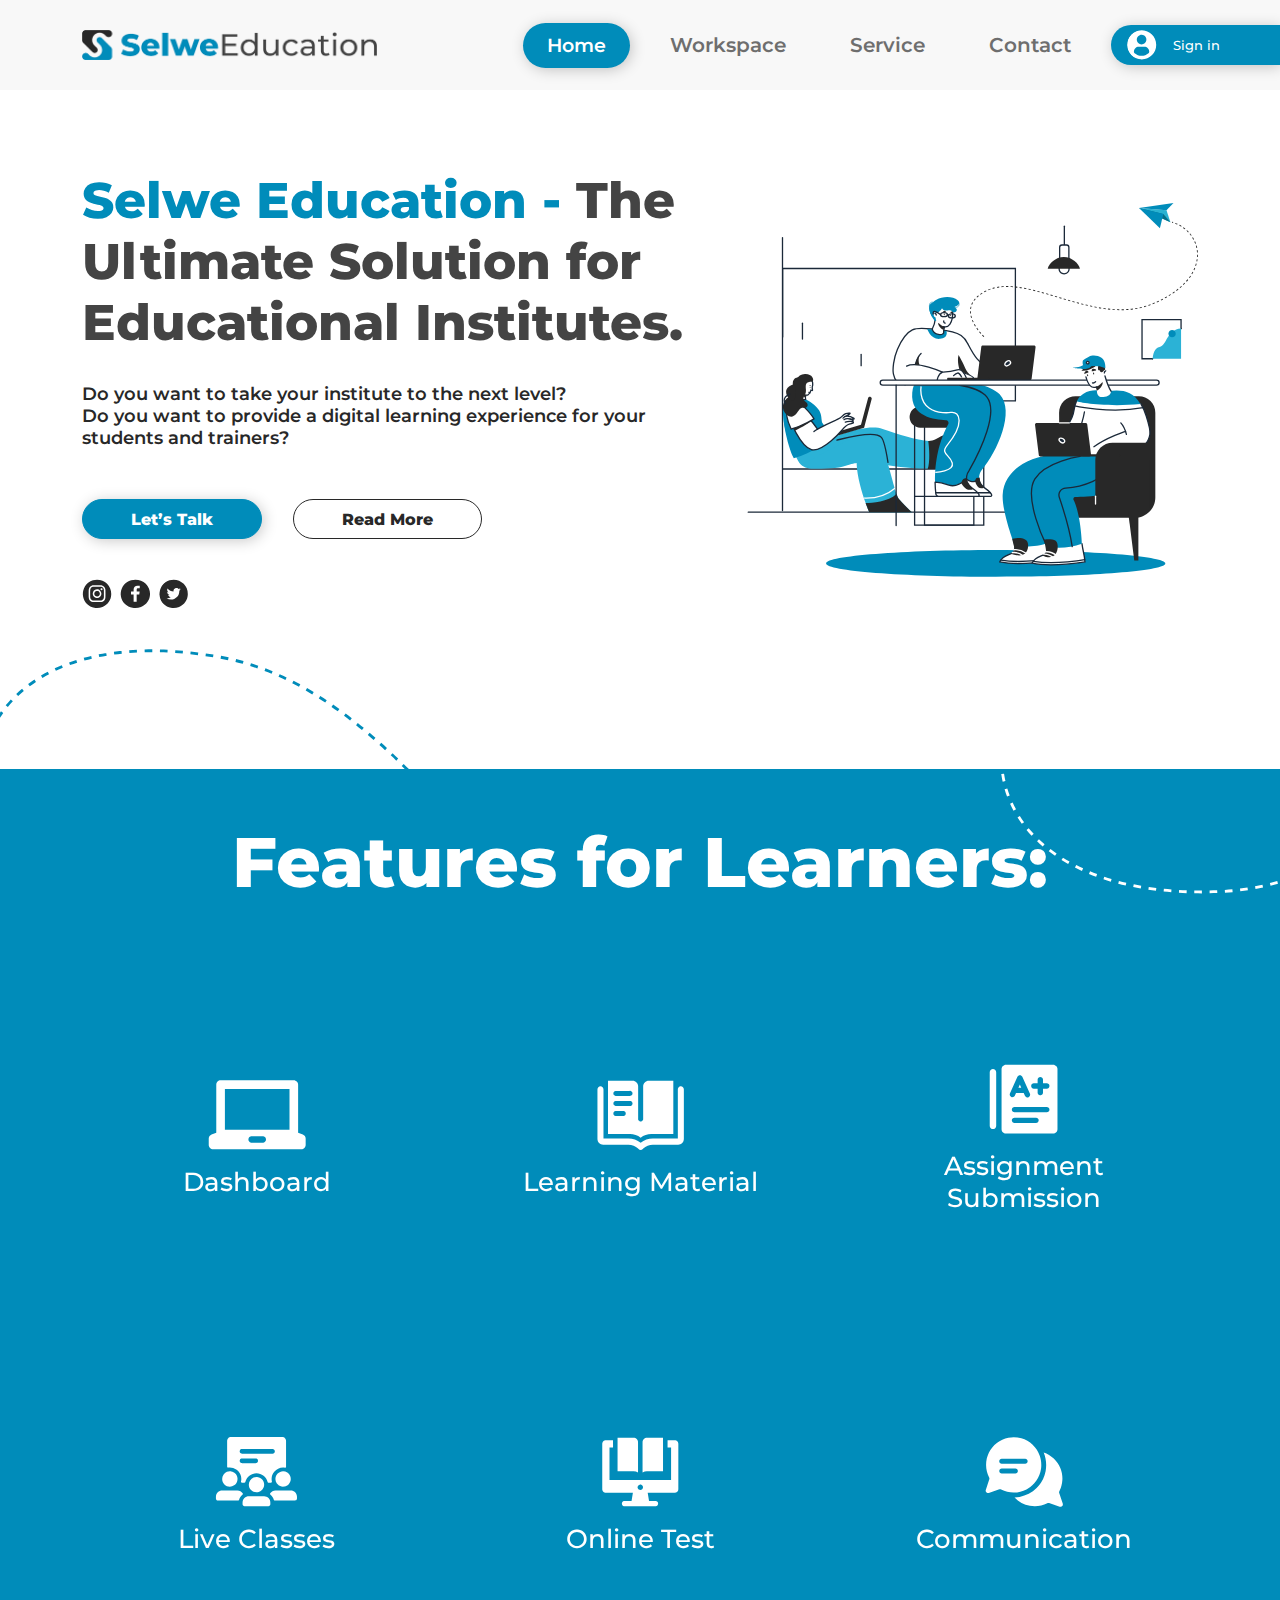
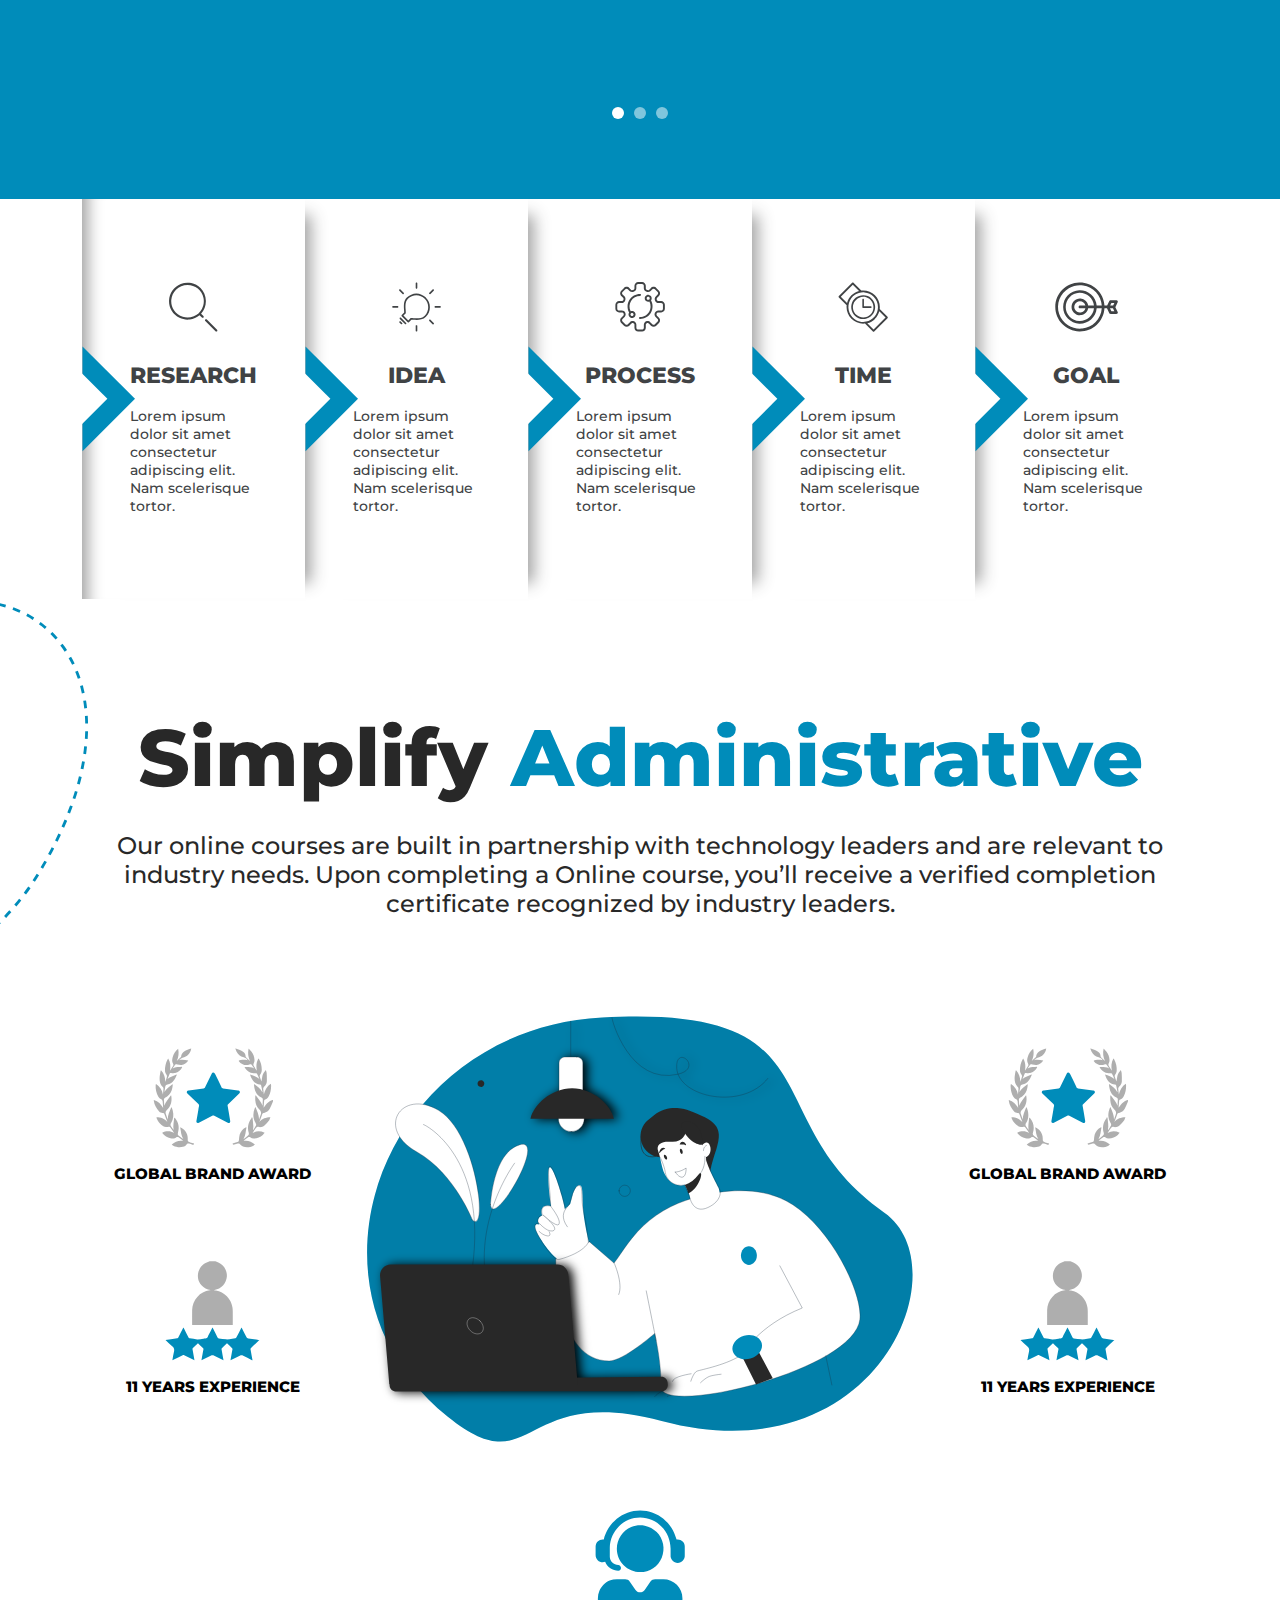
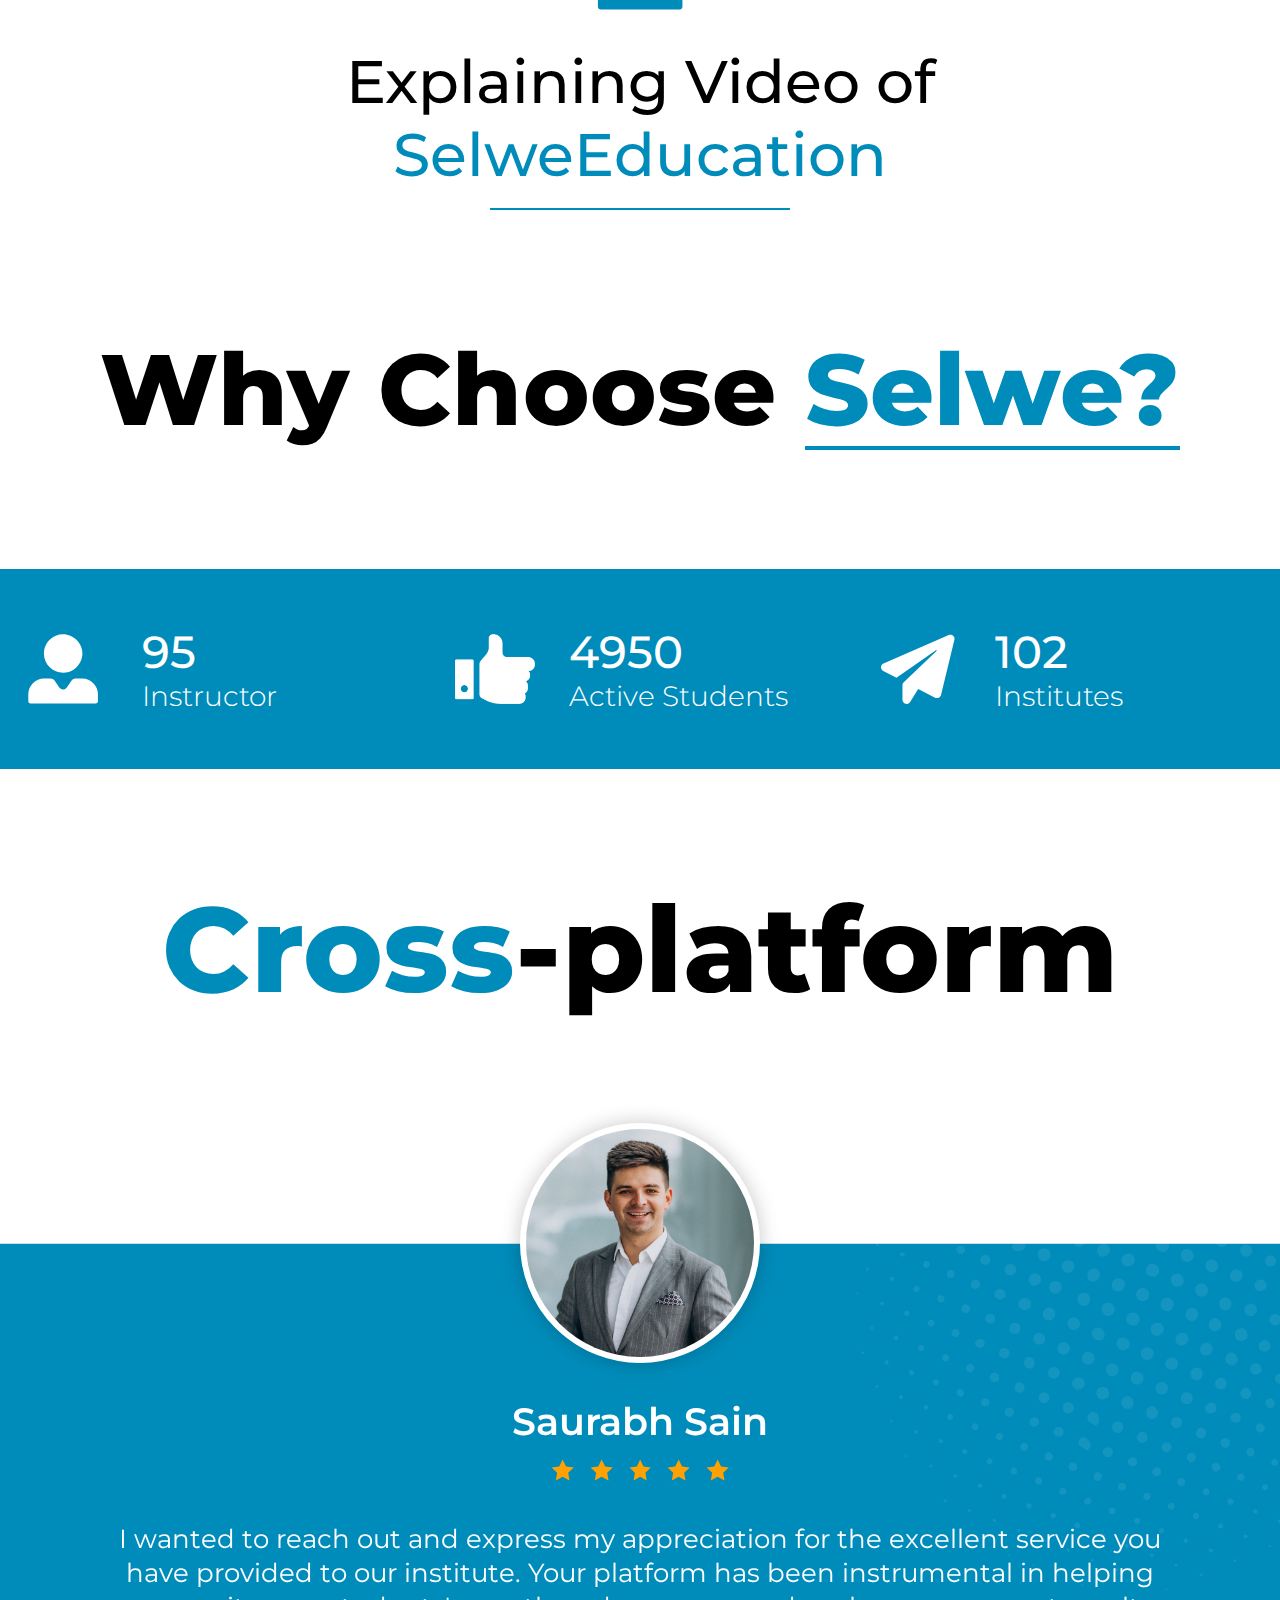
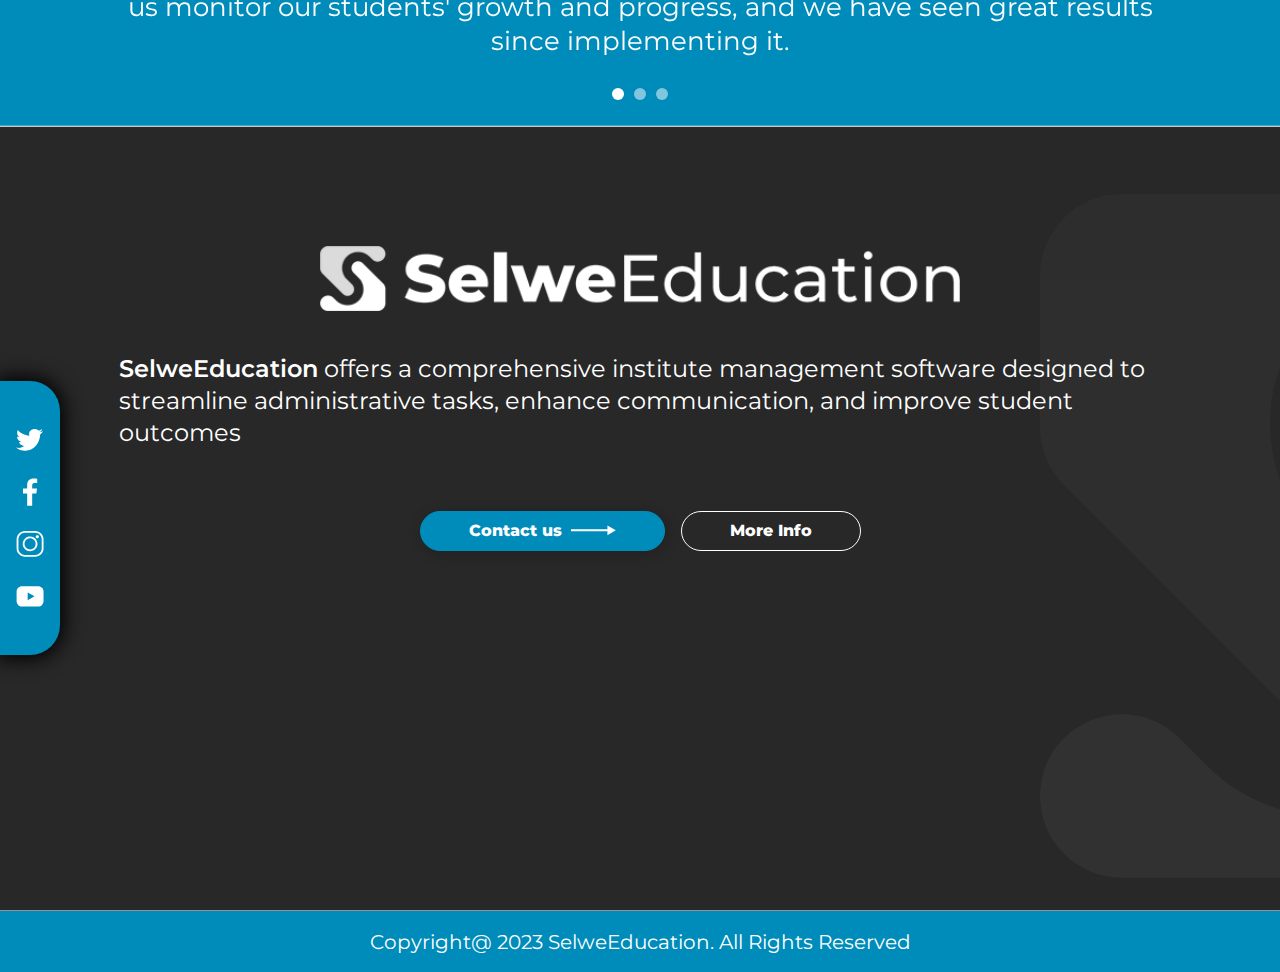
==== commit 26eec67d: "-" ====
--- a/index.html
+++ b/index.html
@@ -123,7 +123,8 @@
                                             <div class="innerBody text-center">
                                                 <div class="cardImg mx-auto mb-3"><img src="assets/images/svg/dashboard.svg" class="h-100" alt=""></div>
                                                 <div class="cardTitle mb-2">Dashboard</div>
-                                                <div class="cardSubTitle">More Info</div>
+                                                <a href="javascript:;" class="cardSubTitle text-decoration-none">More Info</a>
+                                                
                                             </div>
                                         </div>
                                     </div>
@@ -134,6 +135,7 @@
                                             <div class="innerBody text-center">
                                                 <div class="cardImg mx-auto mb-3"><img src="assets/images/svg/liveClasses.svg" class="h-100" alt=""></div>
                                                 <div class="cardTitle mb-2">Live Classes</div>
+                                                <a href="javascript:;" class="cardSubTitle text-decoration-none">More Info</a>
                                             </div>
                                         </div>
                                     </div>
@@ -148,6 +150,7 @@
                                             <div class="innerBody text-center">
                                                 <div class="cardImg mx-auto mb-3"><img src="assets/images/svg/learningMate.svg" class="h-100" alt=""></div>
                                                 <div class="cardTitle mb-2">Learning Material</div>
+                                                <a href="javascript:;" class="cardSubTitle text-decoration-none">More Info</a>
                                             </div>
                                         </div>
                                     </div>
@@ -158,6 +161,7 @@
                                             <div class="innerBody text-center">
                                                 <div class="cardImg mx-auto mb-3"><img src="assets/images/svg/onlineTest.svg" class="h-100" alt=""></div>
                                                 <div class="cardTitle mb-2">Online Test</div>
+                                                <a href="javascript:;" class="cardSubTitle text-decoration-none">More Info</a>
                                             </div>
                                         </div>
                                     </div>
@@ -172,6 +176,7 @@
                                             <div class="innerBody text-center">
                                                 <div class="cardImg mx-auto mb-3"><img src="assets/images/svg/assignment.svg" class="h-100" alt=""></div>
                                                 <div class="cardTitle mb-2">Assignment Submission</div>
+                                                <a href="javascript:;" class="cardSubTitle text-decoration-none">More Info</a>
                                             </div>
                                         </div>
                                     </div>
@@ -182,6 +187,7 @@
                                             <div class="innerBody text-center">
                                                 <div class="cardImg mx-auto mb-3"><img src="assets/images/svg/communication.svg" class="h-100" alt=""></div>
                                                 <div class="cardTitle mb-2">Communication</div>
+                                                <a href="javascript:;" class="cardSubTitle text-decoration-none">More Info</a>
                                             </div>
                                         </div>
                                     </div>
@@ -196,6 +202,7 @@
                                             <div class="innerBody text-center">
                                                 <div class="cardImg mx-auto mb-3"><img src="assets/images/svg/Enrollment.svg" class="h-100" alt=""></div>
                                                 <div class="cardTitle mb-2">Enrollment</div>
+                                                <a href="javascript:;" class="cardSubTitle text-decoration-none">More Info</a>
                                             </div>
                                         </div>
                                     </div>
@@ -206,6 +213,7 @@
                                             <div class="innerBody text-center">
                                                 <div class="cardImg mx-auto mb-3"><img src="assets/images/svg/progress.svg" class="h-100" alt=""></div>
                                                 <div class="cardTitle mb-2">Progress Tracking</div>
+                                                <a href="javascript:;" class="cardSubTitle text-decoration-none">More Info</a>
                                             </div>
                                         </div>
                                     </div>
@@ -220,7 +228,7 @@
                                             <div class="innerBody text-center">
                                                 <div class="cardImg mx-auto mb-3"><img src="assets/images/svg/dashboard.svg" class="h-100" alt=""></div>
                                                 <div class="cardTitle mb-2">Dashboard</div>
-                                                <div class="cardSubTitle">More Info</div>
+                                                <a href="javascript:;" class="cardSubTitle text-decoration-none">More Info</a>
                                             </div>
                                         </div>
                                     </div>
@@ -231,6 +239,7 @@
                                             <div class="innerBody text-center">
                                                 <div class="cardImg mx-auto mb-3"><img src="assets/images/svg/liveClasses.svg" class="h-100" alt=""></div>
                                                 <div class="cardTitle mb-2">Live Classes</div>
+                                                <a href="javascript:;" class="cardSubTitle text-decoration-none">More Info</a>
                                             </div>
                                         </div>
                                     </div>
@@ -245,6 +254,7 @@
                                             <div class="innerBody text-center">
                                                 <div class="cardImg mx-auto mb-3"><img src="assets/images/svg/learningMate.svg" class="h-100" alt=""></div>
                                                 <div class="cardTitle mb-2">Learning Material</div>
+                                                <a href="javascript:;" class="cardSubTitle text-decoration-none">More Info</a>
                                             </div>
                                         </div>
                                     </div>
@@ -255,6 +265,7 @@
                                             <div class="innerBody text-center">
                                                 <div class="cardImg mx-auto mb-3"><img src="assets/images/svg/onlineTest.svg" class="h-100" alt=""></div>
                                                 <div class="cardTitle mb-2">Online Test</div>
+                                                <a href="javascript:;" class="cardSubTitle text-decoration-none">More Info</a>
                                             </div>
                                         </div>
                                     </div>
@@ -269,6 +280,7 @@
                                             <div class="innerBody text-center">
                                                 <div class="cardImg mx-auto mb-3"><img src="assets/images/svg/assignment.svg" class="h-100" alt=""></div>
                                                 <div class="cardTitle mb-2">Assignment Submission</div>
+                                                <a href="javascript:;" class="cardSubTitle text-decoration-none">More Info</a>
                                             </div>
                                         </div>
                                     </div>
@@ -279,6 +291,7 @@
                                             <div class="innerBody text-center">
                                                 <div class="cardImg mx-auto mb-3"><img src="assets/images/svg/communication.svg" class="h-100" alt=""></div>
                                                 <div class="cardTitle mb-2">Communication</div>
+                                                <a href="javascript:;" class="cardSubTitle text-decoration-none">More Info</a>
                                             </div>
                                         </div>
                                     </div>
@@ -293,6 +306,7 @@
                                             <div class="innerBody text-center">
                                                 <div class="cardImg mx-auto mb-3"><img src="assets/images/svg/Enrollment.svg" class="h-100" alt=""></div>
                                                 <div class="cardTitle mb-2">Enrollment</div>
+                                                <a href="javascript:;" class="cardSubTitle text-decoration-none">More Info</a>
                                             </div>
                                         </div>
                                     </div>
@@ -303,6 +317,7 @@
                                             <div class="innerBody text-center">
                                                 <div class="cardImg mx-auto mb-3"><img src="assets/images/svg/progress.svg" class="h-100" alt=""></div>
                                                 <div class="cardTitle mb-2">Progress Tracking</div>
+                                                <a href="javascript:;" class="cardSubTitle text-decoration-none">More Info</a>
                                             </div>
                                         </div>
                                     </div>
@@ -446,10 +461,10 @@
     <!-- ! Explaining Video Section End -->
 
     <!-- * Why Choose Us Section Start -->
-    <div class="container-fluid whyChooseUsSection">
+    <div class="container-fluid whyChooseUsSection counter-show" id="projectFacts">
         <div class=" innerSection">
             <div class="row mx-0">
-                <div class="col-12 whyChooseHeading text-center">Why Choose<span>Selwe?</span></div>
+                <div class="col-12 whyChooseHeading text-center">Why Choose <span>Selwe?</span></div>
                 <div class="col-12 px-0">
                     <div class="row mx-0 cardsection gx-0">
                         <div class="col-4">
@@ -634,5 +649,30 @@
     <script src="assets/libs/owlcarsousel/js/owlcarsousel.min.js"></script>
     <!-- * Main Js -->
     <script src="assets/js/mani.js"></script>
+    <script>
+        let isAlreadyRun = false;
+        $(window).scroll( function(){
+            $('.counter-show').each( function(i){
+                let bottom_of_object = $(this).position().top + $(this).outerHeight() / 2;
+                let bottom_of_window = $(window).scrollTop() + $(window).height();
+                    if( bottom_of_window > ( bottom_of_object + 20 )  ){
+                        if (!isAlreadyRun) {
+                            $('.counters').each(function () {
+                            $(this).prop('Counter', 0).animate({
+                                Counter: $(this).text()
+                            }, {
+                                    duration: 3500,
+                                    easing: 'swing',
+                                    step: function (now) {
+                                        $(this).text(Math.ceil(now));
+                                    }
+                                });
+                            });
+                        }
+                        isAlreadyRun = true;
+                    }
+            });
+        });
+    </script>
 </body>
 </html>--- a/assets/css/style.min.css
+++ b/assets/css/style.min.css
@@ -1 +1 @@
-@font-face{font-family:"Montserrat";src:url("../fonts/monteserret/Montserrat-BoldItalic.woff2") format("woff2"),url("../fonts/monteserret/Montserrat-BoldItalic.woff") format("woff");font-weight:bold;font-style:italic;font-display:swap}@font-face{font-family:"Montserrat";src:url("../fonts/monteserret/Montserrat-Bold.woff2") format("woff2"),url("../fonts/monteserret/Montserrat-Bold.woff") format("woff");font-weight:bold;font-style:normal;font-display:swap}@font-face{font-family:"Montserrat";src:url("../fonts/monteserret/Montserrat-BlackItalic.woff2") format("woff2"),url("../fonts/monteserret/Montserrat-BlackItalic.woff") format("woff");font-weight:900;font-style:italic;font-display:swap}@font-face{font-family:"Montserrat";src:url("../fonts/monteserret/Montserrat-ExtraBoldItalic.woff2") format("woff2"),url("../fonts/monteserret/Montserrat-ExtraBoldItalic.woff") format("woff");font-weight:bold;font-style:italic;font-display:swap}@font-face{font-family:"Montserrat";src:url("../fonts/monteserret/Montserrat-ExtraLightItalic.woff2") format("woff2"),url("../fonts/monteserret/Montserrat-ExtraLightItalic.woff") format("woff");font-weight:200;font-style:italic;font-display:swap}@font-face{font-family:"Montserrat";src:url("../fonts/monteserret/Montserrat-ExtraLight.woff2") format("woff2"),url("../fonts/monteserret/Montserrat-ExtraLight.woff") format("woff");font-weight:200;font-style:normal;font-display:swap}@font-face{font-family:"Montserrat";src:url("../fonts/monteserret/Montserrat-Black.woff2") format("woff2"),url("../fonts/monteserret/Montserrat-Black.woff") format("woff");font-weight:900;font-style:normal;font-display:swap}@font-face{font-family:"Montserrat";src:url("../fonts/monteserret/Montserrat-ExtraBold.woff2") format("woff2"),url("../fonts/monteserret/Montserrat-ExtraBold.woff") format("woff");font-weight:bold;font-style:normal;font-display:swap}@font-face{font-family:"Montserrat";src:url("../fonts/monteserret/Montserrat-Italic.woff2") format("woff2"),url("../fonts/monteserret/Montserrat-Italic.woff") format("woff");font-weight:normal;font-style:italic;font-display:swap}@font-face{font-family:"Montserrat";src:url("../fonts/monteserret/Montserrat-LightItalic.woff2") format("woff2"),url("../fonts/monteserret/Montserrat-LightItalic.woff") format("woff");font-weight:300;font-style:italic;font-display:swap}@font-face{font-family:"Montserrat";src:url("../fonts/monteserret/Montserrat-SemiBold.woff2") format("woff2"),url("../fonts/monteserret/Montserrat-SemiBold.woff") format("woff");font-weight:600;font-style:normal;font-display:swap}@font-face{font-family:"Montserrat";src:url("../fonts/monteserret/Montserrat-MediumItalic.woff2") format("woff2"),url("../fonts/monteserret/Montserrat-MediumItalic.woff") format("woff");font-weight:500;font-style:italic;font-display:swap}@font-face{font-family:"Montserrat";src:url("../fonts/monteserret/Montserrat-Light.woff2") format("woff2"),url("../fonts/monteserret/Montserrat-Light.woff") format("woff");font-weight:300;font-style:normal;font-display:swap}@font-face{font-family:"Montserrat";src:url("../fonts/monteserret/Montserrat-ThinItalic.woff2") format("woff2"),url("../fonts/monteserret/Montserrat-ThinItalic.woff") format("woff");font-weight:100;font-style:italic;font-display:swap}@font-face{font-family:"Montserrat";src:url("../fonts/monteserret/Montserrat-Regular.woff2") format("woff2"),url("../fonts/monteserret/Montserrat-Regular.woff") format("woff");font-weight:normal;font-style:normal;font-display:swap}@font-face{font-family:"Montserrat";src:url("../fonts/monteserret/Montserrat-Thin.woff2") format("woff2"),url("../fonts/monteserret/Montserrat-Thin.woff") format("woff");font-weight:100;font-style:normal;font-display:swap}@font-face{font-family:"Montserrat";src:url("../fonts/monteserret/Montserrat-Medium.woff2") format("woff2"),url("../fonts/monteserret/Montserrat-Medium.woff") format("woff");font-weight:500;font-style:normal;font-display:swap}@font-face{font-family:"Montserrat";src:url("../fonts/monteserret/Montserrat-SemiBoldItalic.woff2") format("woff2"),url("../fonts/monteserret/Montserrat-SemiBoldItalic.woff") format("woff");font-weight:600;font-style:italic;font-display:swap}@media screen and (min-width: 1600px){.container{max-width:1520px}}.tooltip .tooltip-inner{font-weight:600}.btnStyle{height:45.67px;font-family:"Montserrat";font-style:normal;font-weight:700;font-size:18.1206px;line-height:22px;transition:all .3s ease-in-out}.btnStyle1{background:#008cba;border:1px solid #008cba;color:#fff;box-shadow:2px 2px 15px -1px rgba(0,0,0,.24)}.btnStyle1:hover{border-color:#282828;color:#282828}.btnStyle2{border:1px solid #282828;color:#282828}.btnStyle2:hover{background:#008cba;border-color:#008cba;color:#fff;box-shadow:2px 2px 15px -1px rgba(0,0,0,.24)}.btnStyle2:active{background:#008cba !important;border-color:#008cba !important;color:#fff !important}@media screen and (max-width: 1399.98px){.btnStyle{height:40px;font-size:16px;line-height:normal}}@media screen and (max-width: 1199.98px){.btnStyle{height:35px;font-size:14px}}@media screen and (max-width: 767.98px){.btnStyle{height:35px;font-size:12px}}.headerSection{height:107px;background-color:#f8f8f8}.headerSection .innerFluid .navbar-brand{height:43px}.navLinks .nav-item .nav-link{font-family:"Montserrat";font-style:normal;font-weight:600;font-size:22.2032px;line-height:27px;color:#6e6e6e;height:53.72px;transition:all .3s ease-in-out}.navLinks .nav-item .nav-link:hover{background:#008cba;box-shadow:2px 2px 15px -1px rgba(0,0,0,.24);color:#fff}.navLinks .nav-item .nav-link.active{background:#008cba;font-size:20.5916px;line-height:25px;box-shadow:2px 2px 15px -1px rgba(0,0,0,.24);color:#fff}.navLinks .nav-item .signInBtn{height:49.01px;background:#008cba;font-family:"Montserrat";font-style:normal;font-weight:500;font-size:13.3219px;line-height:16px;box-shadow:2px 2px 15px -1px rgba(0,0,0,.24);color:#fff;padding-right:60px}.navLinks .nav-item .signInBtn .userImg{width:36.22px;height:36.22px}.headerOffcanvas{width:280px !important}.headerOffcanvas .offcanvas-header{background-color:#f8f8f8}.headerOffcanvas .offcanvas-header .offcanvas-title{height:25px}@media screen and (max-width: 1399.98px){.headerSection{height:90px}.headerSection .innerFluid .navbar-brand{height:40px}.navLinks .nav-item .nav-link{font-size:20px;line-height:normal;height:45px}.navLinks .nav-item .nav-link.active{font-size:19px;line-height:normal}.navLinks .nav-item .signInBtn{height:40px;font-size:13px;line-height:normal}.navLinks .nav-item .signInBtn .userImg{width:30px;height:30px}}@media screen and (max-width: 1199.98px){.headerSection{height:80px}.headerSection .innerFluid .navbar-brand{height:40px}.navLinks .nav-item .nav-link{font-size:18px;height:40px}.navLinks .nav-item .nav-link.active{font-size:17px}.navLinks .nav-item .signInBtn{height:35px;font-size:12px}.navLinks .nav-item .signInBtn .userImg{width:25px;height:25px}}@media screen and (max-width: 991.98px){.headerSection{height:70px}.headerSection .innerFluid .navbar-brand{height:40px}.navLinks .nav-item .nav-link{font-size:16px;height:35px}.navLinks .nav-item .nav-link.active{font-size:15px}.navLinks .nav-item .signInBtn{font-size:11px}}@media screen and (max-width: 767.98px){.headerSection{height:60px}.headerSection .innerFluid .navbar-brand{height:32px}}@media screen and (max-width: 575.98px){.headerSection{height:55px}}.heroSection{padding-top:100px;padding-bottom:100px}.heroSection .innerSection .contantSide .card .mainHeading{font-family:"Montserrat";font-style:normal;font-weight:700;font-size:63.3327px;line-height:77px;color:#444;margin-bottom:38px}.heroSection .innerSection .contantSide .card .mainHeading span{color:#008cba}.heroSection .innerSection .contantSide .card .pera{font-family:"Montserrat";font-style:normal;font-weight:600;font-size:19.5979px;line-height:24px;color:#282828;margin-bottom:58px}.heroSection .innerSection .contantSide .card .buttons{gap:31px;margin-bottom:47px}.heroSection .innerSection .contantSide .card .socialGroup ul li .socialicon{height:30.3px;width:30.3px;transition:all .3s ease-in-out}.heroSection .innerSection .contantSide .card .socialGroup ul li .socialicon:hover{transform:rotate(360deg)}.featuresSection{padding-top:71px;padding-bottom:100px;margin-top:100px;background:#008cba}.featuresSection::before{content:"";position:absolute;z-index:-1;left:0;top:-120px;background:url(../../assets/images/svg/S-Type-Shap.svg) no-repeat,center;height:337.94px;width:783.22px}.featuresSection::after{content:"";position:absolute;right:0;top:-150px;background:url(../../assets/images/svg/S-Type-Shap-white.svg) no-repeat,center;height:312.94px;width:280.22px}.featuresSection .innerSection .featuresHeading{font-family:"Montserrat";font-style:normal;font-weight:700;font-size:83.1813px;line-height:101px;margin-bottom:63px}.featuresSection .innerSection .educationCard .card .card-body{border-radius:75px;transition:all ease-in-out .3s;aspect-ratio:2/2;display:flex;align-items:center;justify-content:center}.featuresSection .innerSection .educationCard .card .card-body .innerBody .cardImg{height:75px}.featuresSection .innerSection .educationCard .card .card-body .innerBody .cardTitle{font-family:"Montserrat";font-style:normal;font-weight:500;font-size:29.9116px;line-height:36px;color:#fff}.featuresSection .innerSection .educationCard .card .card-body .innerBody .cardSubTitle{font-family:"Montserrat";font-style:normal;font-weight:400;font-size:16.7419px;line-height:20px;color:#c7eaf2}.featuresSection .innerSection .educationCard .card .card-body:hover{background:#33a3c8;box-shadow:2px 2px 20px 0px rgba(0,0,0,.0549019608)}.featuresSection .innerSection .featuresCards .owl-stage-outer{padding:0px}.featuresSection .innerSection .featuresCards .owl-stage-outer .owl-stage{padding:1rem 0rem}.featuresSection .innerSection .featuresCards .owl-dots{display:flex;align-items:center;justify-content:center;gap:10px}.featuresSection .innerSection .featuresCards .owl-dots .owl-dot{width:12px;height:12px;border-radius:12px;opacity:.5;background-color:#fff;transition:all .3s}.featuresSection .innerSection .featuresCards .owl-dots .owl-dot.active{opacity:1}.resserchSection .innerFluid .innersection .searchCard{box-shadow:-8px 0 15px -8px rgba(51,51,51,.4509803922)}.resserchSection .innerFluid .innersection .searchCard .card{min-height:450px}.resserchSection .innerFluid .innersection .searchCard .card::before{content:"";position:absolute;left:3px;top:50%;z-index:3;background:url(../../assets/images/svg/trengalShap.svg) no-repeat,center;background-size:cover;width:123.37px;height:178.23px;transform:translate(-50%, -50%)}.resserchSection .innerFluid .innersection .searchCard .card::after{content:"";position:absolute;right:-3px;top:50%;background:url(../../assets/images/svg/trengalShap.svg) no-repeat,center;background-size:cover;width:123.37px;height:178.23px;transform:translate(50%, -50%)}.resserchSection .innerFluid .innersection .searchCard .card .card-body{transition:all .3s ease-in-out;z-index:2}.resserchSection .innerFluid .innersection .searchCard .card .card-body::before{content:"";position:absolute;left:0;top:0;z-index:-1;width:0px;height:100%;background:#008cba;transition:all .3s ease-in-out}.resserchSection .innerFluid .innersection .searchCard .card .card-body .innerBody .cardImg{height:55px;margin-bottom:35px}.resserchSection .innerFluid .innersection .searchCard .card .card-body .innerBody .cardImg img{transition:all .3s ease-in-out}.resserchSection .innerFluid .innersection .searchCard .card .card-body .innerBody .cardTitle{color:#404345;font-size:25px;line-height:normal;margin-bottom:20px;transition:all .3s ease-in-out}.resserchSection .innerFluid .innersection .searchCard .card .card-body .innerBody .subContent{font-size:15px;line-height:normal;color:#404345;transition:all .3s ease-in-out}.resserchSection .innerFluid .innersection .searchCard .card:hover .card-body{box-shadow:2px 2px 20px 0px rgba(0,0,0,0.0549019608)}.resserchSection .innerFluid .innersection .searchCard .card:hover .card-body::before{width:100%}.resserchSection .innerFluid .innersection .searchCard .card:hover .card-body .cardTitle,.resserchSection .innerFluid .innersection .searchCard .card:hover .card-body .subContent{color:#fff;transform:scale(1.1)}.resserchSection .innerFluid .innersection .searchCard .card:hover .card-body .cardImg img{filter:brightness(10);transform:scale(1.1)}.resserchSection .innerFluid .innersection .searchCard:nth-child(2):hover .card::before,.resserchSection .innerFluid .innersection .searchCard:nth-child(3):hover .card::before,.resserchSection .innerFluid .innersection .searchCard:nth-child(4):hover .card::before,.resserchSection .innerFluid .innersection .searchCard:last-child:hover .card::before{opacity:1;visibility:visible}.resserchSection .innerFluid .innersection .searchCard:nth-child(2):hover .card-body,.resserchSection .innerFluid .innersection .searchCard:nth-child(3):hover .card-body,.resserchSection .innerFluid .innersection .searchCard:nth-child(4):hover .card-body,.resserchSection .innerFluid .innersection .searchCard:last-child:hover .card-body{box-shadow:2px 2px 20px 0px rgba(0,0,0,0.0549019608)}.resserchSection .innerFluid .innersection .searchCard:nth-child(2):hover .card-body::before,.resserchSection .innerFluid .innersection .searchCard:nth-child(3):hover .card-body::before,.resserchSection .innerFluid .innersection .searchCard:nth-child(4):hover .card-body::before,.resserchSection .innerFluid .innersection .searchCard:last-child:hover .card-body::before{width:100%}.resserchSection .innerFluid .innersection .searchCard:nth-child(2):hover .card-body .cardTitle,.resserchSection .innerFluid .innersection .searchCard:nth-child(2):hover .card-body .subContent,.resserchSection .innerFluid .innersection .searchCard:nth-child(3):hover .card-body .cardTitle,.resserchSection .innerFluid .innersection .searchCard:nth-child(3):hover .card-body .subContent,.resserchSection .innerFluid .innersection .searchCard:nth-child(4):hover .card-body .cardTitle,.resserchSection .innerFluid .innersection .searchCard:nth-child(4):hover .card-body .subContent,.resserchSection .innerFluid .innersection .searchCard:last-child:hover .card-body .cardTitle,.resserchSection .innerFluid .innersection .searchCard:last-child:hover .card-body .subContent{color:#fff;transform:scale(1.1)}.resserchSection .innerFluid .innersection .searchCard:nth-child(2):hover .card-body .cardImg img,.resserchSection .innerFluid .innersection .searchCard:nth-child(3):hover .card-body .cardImg img,.resserchSection .innerFluid .innersection .searchCard:nth-child(4):hover .card-body .cardImg img,.resserchSection .innerFluid .innersection .searchCard:last-child:hover .card-body .cardImg img{filter:brightness(10);transform:scale(1.1)}.resserchSection .innerFluid .innersection .searchCard:nth-child(2) .card::before,.resserchSection .innerFluid .innersection .searchCard:nth-child(3) .card::before,.resserchSection .innerFluid .innersection .searchCard:nth-child(4) .card::before,.resserchSection .innerFluid .innersection .searchCard:last-child .card::before{opacity:0;visibility:hidden;transition:all .3s}.resserchSection .innerFluid .innersection .searchCard:last-child .card::after{display:none}.simplifySection{padding-top:136px}.simplifySection::before{content:"";position:absolute;left:0;top:0px;background:url(../../assets/images/svg/simplifyShap.svg) no-repeat,center;height:703.12px;width:532.64px}.simplifySection .innerSection .simplifyHeading{font-family:"Montserrat";font-style:normal;font-weight:700;font-size:93.8263px;line-height:114px;color:#282828;margin-bottom:25px}.simplifySection .innerSection .simplifyHeading span{color:#008cba}.simplifySection .innerSection .subHeading{font-family:"Montserrat";font-style:normal;font-weight:500;font-size:26.599px;line-height:32px;color:#282828}.simplifySection .innerSection .experiencesCard{padding:91px 0px 74px 0px}.simplifySection .innerSection .experiencesCard .innerBody .brandCard{margin-bottom:88px}.simplifySection .innerSection .experiencesCard .innerBody .cards .cardImg{height:118.6px}.simplifySection .innerSection .experiencesCard .innerBody .cards .cradTitle{font-family:"Montserrat";font-style:normal;font-weight:700;font-size:16.6703px;line-height:20px;color:#000}.explainingSection .explaningImg{height:112.07px;margin-bottom:41px}.explainingSection .explainingHeading,.explainingSection .subHeading{font-family:"Montserrat";font-style:normal;font-weight:500;font-size:70.8621px;line-height:86px}.explainingSection .explainingHeading{color:#000}.explainingSection .subHeading{color:#008cba}.explainingSection .subHeading::before{content:"";height:2px;width:340.99px;background-color:#008cba;position:absolute;left:50%;bottom:-31px;transform:translate(-50%, -50%)}.whyChooseUsSection{padding:102px 0px 120px 0px}.whyChooseUsSection .innerSection .whyChooseHeading{font-family:"Montserrat";font-style:normal;font-weight:700;font-size:128.716px;line-height:156px;color:#000;margin-bottom:170px}.whyChooseUsSection .innerSection .whyChooseHeading span{color:#008cba;position:relative}.whyChooseUsSection .innerSection .whyChooseHeading span::before{content:"";height:2px;background-color:#008cba;position:absolute;width:100%;left:0;bottom:0}.whyChooseUsSection .innerSection .cardsection .card{background-color:#008cba;min-height:250px;transition:all ease-in-out .3s}.whyChooseUsSection .innerSection .cardsection .card .card-body .momentImg{height:86px;width:100px;position:relative}.whyChooseUsSection .innerSection .cardsection .card .card-body .momentImg img{position:absolute;inset:0;transition:all ease-in-out .3s}.whyChooseUsSection .innerSection .cardsection .card .card-body .momentImg .themeImg{opacity:0;visibility:hidden}.whyChooseUsSection .innerSection .cardsection .card .card-body .counters,.whyChooseUsSection .innerSection .cardsection .card .card-body .counterName{font-family:"Montserrat";font-style:normal;font-weight:300;color:#fff;transition:all ease-in-out .3s}.whyChooseUsSection .innerSection .cardsection .card .card-body .counters{font-weight:500;font-size:55px;line-height:65px}.whyChooseUsSection .innerSection .cardsection .card .card-body .counterName{font-size:40px;line-height:50px}.whyChooseUsSection .innerSection .cardsection .card:hover{background-color:#fff;box-shadow:0px 0px 15px 1px rgba(0,0,0,.2)}.whyChooseUsSection .innerSection .cardsection .card:hover .card-body .momentImg .themeImg{opacity:1;visibility:visible}.whyChooseUsSection .innerSection .cardsection .card:hover .card-body .momentImg .whiteImg{opacity:0;visibility:hidden}.whyChooseUsSection .innerSection .cardsection .card:hover .card-body .counters,.whyChooseUsSection .innerSection .cardsection .card:hover .card-body .counterName{color:#008cba}.crossSection .InnerSection .crossHeading{font-family:"Montserrat";font-style:normal;font-weight:700;font-size:163.954px;line-height:198px;color:#000}.crossSection .InnerSection .crossHeading span{color:#008cba}.testimonialSection{padding-top:220px;overflow:hidden}.testimonialSection .innerSection{background:url(../../assets/images/svg/testimonialBg.svg) no-repeat,center;background-size:cover}.testimonialSection .innerSection .clintSlider .owl-stage-outer{padding:0px;overflow:unset}.testimonialSection .innerSection .clintSlider .owl-stage-outer .owl-stage .owl-item .item .userImg{height:254.62px;width:254.62px;margin-top:-125px;box-shadow:0px 0px 20px 0px rgba(0,0,0,.2196078431);border:6px solid #fff}.testimonialSection .innerSection .clintSlider .owl-stage-outer .owl-stage .owl-item .item .clientName{font-family:"Montserrat";font-style:normal;font-weight:600;font-size:43.7617px;line-height:53px;margin:36px 0px 13px 0px}.testimonialSection .innerSection .clintSlider .owl-stage-outer .owl-stage .owl-item .item .starts ul li{height:23px}.testimonialSection .innerSection .clintSlider .owl-stage-outer .owl-stage .owl-item .item .clientText{font-family:"Montserrat";font-style:normal;font-weight:400;font-size:29.5445px;line-height:36px;margin:36px 0px 72px 0px}.testimonialSection .innerSection .clintSlider .owl-dots{display:flex;align-items:center;justify-content:center;position:absolute;bottom:26px;gap:10px}.testimonialSection .innerSection .clintSlider .owl-dots .owl-dot{width:12px;height:12px;border-radius:12px;opacity:.5;background-color:#fff;transition:all .3s}.testimonialSection .innerSection .clintSlider .owl-dots .owl-dot.active{opacity:1}.footerSection{background:url(../../assets/images/svg/footerBg.svg) no-repeat,right;background-size:cover;padding-top:139px;padding-bottom:400px}.footerSection .innerSection .logoImg{height:68px;margin-bottom:47px}.footerSection .innerSection .contant{font-family:"Montserrat";font-style:normal;font-weight:400;font-size:29.5445px;line-height:36px;color:#fff;margin-bottom:68px}.footerSection .innerSection .footerButton .btnStyle1:hover{border-color:#fff}.footerSection .innerSection .footerButton .btnStyle2{border:1px solid #fff}.footerSection .innerSection .footerButton .btnStyle2:hover{border-color:#008cba !important}.footerSection .innerSection .footerIcon ul li .links{width:24px;height:24px}.footerSection .socialIcon{border-top-right-radius:30px;border-bottom-right-radius:30px;background-color:#008cba;top:50%;transform:translate(0%, -50%);box-shadow:0px 0px 20px 4px #000;left:0px;padding:50px 20px;width:60px}.footerSection .socialIcon ul li .links{width:30px;height:30px}.copyWrightSection{height:61.18px;background-color:#008cba}.copyWrightSection .innerSection .copyRight{font-family:"Montserrat";font-style:normal;font-weight:400;font-size:20.0008px;line-height:24px}@media screen and (max-width: 1599.98px){.heroSection .innerSection .contantSide .card .mainHeading{font-size:57px;line-height:normal}.resserchSection .innerFluid .innersection .searchCard .card::before,.resserchSection .innerFluid .innersection .searchCard .card::after{width:100px;height:145.23px}.resserchSection .innerFluid .innersection .searchCard .card .card-body .innerBody{padding:0px !important}.whyChooseUsSection{padding:95px 0px 115px 0px}.whyChooseUsSection .innerSection .whyChooseHeading{font-size:110px;line-height:130px;margin-bottom:140px}.whyChooseUsSection .innerSection .cardsection .card .card-body .momentImg{height:80px;width:90px}.whyChooseUsSection .innerSection .cardsection .card .card-body .counters{font-size:50px;line-height:normal}.whyChooseUsSection .innerSection .cardsection .card .card-body .counterName{font-size:34px;line-height:normal}.crossSection .InnerSection .crossHeading{font-size:140px;line-height:160px}}@media screen and (max-width: 1399.98px){.heroSection{padding-top:80px;padding-bottom:80px}.heroSection .innerSection .contantSide .card .mainHeading{font-size:50px;line-height:normal;margin-bottom:30px}.heroSection .innerSection .contantSide .card .pera{font-size:18px;line-height:normal;margin-bottom:50px}.heroSection .innerSection .contantSide .card .buttons{gap:31px;margin-bottom:40px}.featuresSection{padding-top:50px;padding-bottom:80px;margin-top:80px}.featuresSection .innerSection .featuresHeading{font-size:70px;line-height:normal;margin-bottom:55px}.featuresSection .innerSection .educationCard .card .card-body .innerBody .cardImg{height:70px}.featuresSection .innerSection .educationCard .card .card-body .innerBody .cardTitle{font-size:26px;line-height:normal}.featuresSection .innerSection .educationCard .card .card-body .innerBody .cardSubTitle{font-size:14px;line-height:normal}.resserchSection .innerFluid .innersection .searchCard .card{min-height:400px}.resserchSection .innerFluid .innersection .searchCard .card .card-body .innerBody{padding:0px !important}.resserchSection .innerFluid .innersection .searchCard .card .card-body .innerBody .cardImg{height:50px;margin-bottom:30px}.resserchSection .innerFluid .innersection .searchCard .card .card-body .innerBody .cardTitle{font-size:22px;margin-bottom:18px}.resserchSection .innerFluid .innersection .searchCard .card .card-body .innerBody .subContent{font-size:14px}.simplifySection{padding-top:110px}.simplifySection::before{height:400px;width:200px}.simplifySection .innerSection .simplifyHeading{font-size:80px;line-height:normal;margin-bottom:25px}.simplifySection .innerSection .subHeading{font-size:24px;line-height:normal}.simplifySection .innerSection .experiencesCard{padding:85px 0px 68px 0px}.simplifySection .innerSection .experiencesCard .innerBody .brandCard{margin-bottom:78px}.simplifySection .innerSection .experiencesCard .innerBody .cards .cardImg{height:100px}.simplifySection .innerSection .experiencesCard .innerBody .cards .cradTitle{font-size:15px;line-height:normal}.explainingSection::before{right:-175px;width:310.33px;height:310.33px}.explainingSection .explaningImg{height:100px;margin-bottom:35px}.explainingSection .explainingHeading,.explainingSection .subHeading{font-size:60px;line-height:normal}.explainingSection .subHeading::before{width:300px;bottom:-20px}.whyChooseUsSection{padding:90px 0px 110px 0px}.whyChooseUsSection .innerSection .whyChooseHeading{font-size:100px;line-height:120px;margin-bottom:120px}.whyChooseUsSection .innerSection .cardsection .card{min-height:200px}.whyChooseUsSection .innerSection .cardsection .card .card-body .momentImg{height:70px}.whyChooseUsSection .innerSection .cardsection .card .card-body .counters{font-size:45px}.whyChooseUsSection .innerSection .cardsection .card .card-body .counterName{font-size:28px}.crossSection .InnerSection .crossHeading{font-size:120px;line-height:140px}.testimonialSection{padding-top:200px}.testimonialSection .innerSection .clintSlider .owl-stage-outer .owl-stage .owl-item .item .userImg{height:240px;width:240px;margin-top:-120px}.testimonialSection .innerSection .clintSlider .owl-stage-outer .owl-stage .owl-item .item .clientName{font-size:38px;line-height:50px;margin:34px 0px 12px 0px}.testimonialSection .innerSection .clintSlider .owl-stage-outer .owl-stage .owl-item .item .starts ul li{height:22px}.testimonialSection .innerSection .clintSlider .owl-stage-outer .owl-stage .owl-item .item .clientText{font-size:26px;line-height:34px;margin:34px 0px 68px 0px}.footerSection{padding-top:120px;padding-bottom:360px}.footerSection .innerSection .logoImg{height:65px;margin-bottom:42px}.footerSection .innerSection .contant{font-size:24px;line-height:32px;margin-bottom:62px}.footerSection .socialIcon{padding:45px 18px}.footerSection .socialIcon ul li .links{width:28px;height:28px}}@media screen and (max-width: 1199.98px){.heroSection{padding-top:70px;padding-bottom:70px}.heroSection .innerSection .contantSide .card .mainHeading{font-size:42px;margin-bottom:25px}.heroSection .innerSection .contantSide .card .pera{font-size:16px;margin-bottom:40px}.heroSection .innerSection .contantSide .card .buttons{gap:31px;margin-bottom:30px}.featuresSection{padding-top:50px;padding-bottom:70px;margin-top:70px}.featuresSection::before{top:-90px;width:500px}.featuresSection::after{top:-180px}.featuresSection .innerSection .featuresHeading{font-size:55px;margin-bottom:40px}.featuresSection .innerSection .educationCard .card .card-body{border-radius:55px}.featuresSection .innerSection .educationCard .card .card-body .innerBody .cardImg{height:60px}.featuresSection .innerSection .educationCard .card .card-body .innerBody .cardTitle{font-size:24px}.featuresSection .innerSection .educationCard .card .card-body .innerBody .cardSubTitle{font-size:13px}.resserchSection .innerFluid .innersection .searchCard .card .card-body .innerBody .cardImg{height:45px;margin-bottom:28px}.resserchSection .innerFluid .innersection .searchCard .card .card-body .innerBody .cardTitle{font-size:20px;margin-bottom:16px}.resserchSection .innerFluid .innersection .searchCard .card .card-body .innerBody .subContent{font-size:14px}.resserchSection .innerFluid .innersection .searchCard:nth-child(4) .card::before{display:block}.simplifySection{padding-top:90px}.simplifySection::before{height:452px;background-size:contain;width:317px}.simplifySection .innerSection .simplifyHeading{font-size:65px;margin-bottom:20px}.simplifySection .innerSection .subHeading{font-size:20px}.simplifySection .innerSection .experiencesCard{padding:70px 0px 55px 0px}.simplifySection .innerSection .experiencesCard .innerBody .brandCard{margin-bottom:60px}.simplifySection .innerSection .experiencesCard .innerBody .cards .cardImg{height:90px}.simplifySection .innerSection .experiencesCard .innerBody .cards .cradTitle{font-size:14px}.explainingSection::before{right:-130px;width:250.33px;height:250.33px}.explainingSection .explaningImg{height:90px;margin-bottom:30px}.explainingSection .explainingHeading,.explainingSection .subHeading{font-size:45px}.explainingSection .subHeading::before{width:230px;bottom:-25px}.whyChooseUsSection{padding:70px 0px 90px 0px}.whyChooseUsSection .innerSection .whyChooseHeading{font-size:80px;line-height:normal;margin-bottom:100px}.whyChooseUsSection .innerSection .cardsection .card{min-height:160px}.whyChooseUsSection .innerSection .cardsection .card .card-body .momentImg{height:60px;width:70px}.whyChooseUsSection .innerSection .cardsection .card .card-body .counters{font-size:35px}.whyChooseUsSection .innerSection .cardsection .card .card-body .counterName{font-size:22px}.crossSection .InnerSection .crossHeading{font-size:100px;line-height:normal}.testimonialSection{padding-top:180px}.testimonialSection .innerSection .clintSlider .owl-stage-outer .owl-stage .owl-item .item .userImg{height:220px;width:220px;margin-top:-110px}.testimonialSection .innerSection .clintSlider .owl-stage-outer .owl-stage .owl-item .item .clientName{font-size:32px;line-height:normal;margin:32px 0px 12px 0px}.testimonialSection .innerSection .clintSlider .owl-stage-outer .owl-stage .owl-item .item .starts ul li{height:20px}.testimonialSection .innerSection .clintSlider .owl-stage-outer .owl-stage .owl-item .item .clientText{font-size:20px;line-height:normal;margin:32px 0px 65px 0px}.footerSection{padding-top:100px;padding-bottom:300px}.footerSection .innerSection .logoImg{height:58px;margin-bottom:38px}.footerSection .innerSection .contant{font-size:20px;line-height:normal;margin-bottom:55px}.footerSection .socialIcon{padding:45px 18px;width:60px}.footerSection .socialIcon ul li .links{width:28px;height:28px}.copyWrightSection .innerSection .copyRight{font-size:18px;line-height:normal}}@media screen and (max-width: 991.98px){.heroSection{padding-top:60px;padding-bottom:60px}.heroSection .innerSection .contantSide .card .mainHeading{font-size:31px;margin-bottom:22px}.heroSection .innerSection .contantSide .card .pera{font-size:14px;margin-bottom:35px}.heroSection .innerSection .contantSide .card .buttons{gap:31px;margin-bottom:25px}.featuresSection{padding-bottom:60px;margin-top:60px}.featuresSection::before{top:-80px;width:400px}.featuresSection::after{width:200px}.featuresSection .innerSection .featuresHeading{font-size:45px;margin-bottom:35px}.featuresSection .innerSection .educationCard .card .card-body .innerBody .cardImg{height:45px}.featuresSection .innerSection .educationCard .card .card-body .innerBody .cardTitle{font-size:24px}.featuresSection .innerSection .educationCard .card .card-body .innerBody .cardSubTitle{font-size:13px}.resserchSection .innerFluid .innersection .searchCard .card .card-body .innerBody .cardImg{height:40px;margin-bottom:26px}.resserchSection .innerFluid .innersection .searchCard:nth-child(3) .card::before,.resserchSection .innerFluid .innersection .searchCard:last-child .card::before{display:block}.simplifySection{padding-top:80px}.simplifySection .innerSection .simplifyHeading{font-size:45px}.simplifySection .innerSection .subHeading{font-size:18px}.simplifySection .innerSection .experiencesCard{padding:60px 0px 45px 0px}.simplifySection .innerSection .experiencesCard .innerBody .brandCard{margin-bottom:40px}.simplifySection .innerSection .experiencesCard .innerBody .cards .cardImg{height:80px}.simplifySection .innerSection .experiencesCard .innerBody .cards .cradTitle{font-size:12px}.explainingSection::before{right:-110px;width:220.33px;height:220.33px}.explainingSection .explaningImg{height:80px;margin-bottom:25px}.explainingSection .explainingHeading,.explainingSection .subHeading{font-size:35px}.explainingSection .subHeading::before{width:200px;bottom:-20px}.whyChooseUsSection{padding:50px 0px 60px 0px}.whyChooseUsSection .innerSection .whyChooseHeading{font-size:45px;margin-bottom:50px}.whyChooseUsSection .innerSection .cardsection .card{min-height:120px}.whyChooseUsSection .innerSection .cardsection .card .card-body .momentImg{height:40px;width:50px}.whyChooseUsSection .innerSection .cardsection .card .card-body .counters{font-size:28px}.whyChooseUsSection .innerSection .cardsection .card .card-body .counterName{font-size:14px}.crossSection .InnerSection .crossHeading{font-size:70px}.testimonialSection{padding-top:150px}.testimonialSection .innerSection .clintSlider .owl-stage-outer .owl-stage .owl-item .item .userImg{height:150px;width:150px;margin-top:-75px}.testimonialSection .innerSection .clintSlider .owl-stage-outer .owl-stage .owl-item .item .clientName{font-size:26px;margin:25px 0px 11px 0px}.testimonialSection .innerSection .clintSlider .owl-stage-outer .owl-stage .owl-item .item .starts ul li{height:18px}.testimonialSection .innerSection .clintSlider .owl-stage-outer .owl-stage .owl-item .item .clientText{font-size:18px;margin:26px 0px 60px 0px}.footerSection{padding-top:80px;padding-bottom:200px}.footerSection .innerSection .logoImg{height:45px;margin-bottom:35px}.footerSection .innerSection .contant{font-size:18px;margin-bottom:45px}.footerSection .socialIcon{padding:40px 14px}.footerSection .socialIcon ul li .links{width:24px;height:24px}.copyWrightSection .innerSection .copyRight{font-size:16px}}@media screen and (max-width: 767.98px){.heroSection{padding-top:50px;padding-bottom:50px}.heroSection .innerSection .contantSide .card .mainHeading{font-size:32px;margin-bottom:20px}.heroSection .innerSection .contantSide .card .pera{font-size:14px;margin-bottom:30px}.heroSection .innerSection .contantSide .card .buttons{gap:25px;margin-bottom:20px}.featuresSection{padding-bottom:50px;margin-top:50px}.featuresSection::before{top:-50px;width:350px;left:-50px}.featuresSection::after{top:-220px}.featuresSection .innerSection .featuresHeading{font-size:32px;margin-bottom:30px}.featuresSection .innerSection .educationCard .card .card-body .innerBody .cardImg{height:45px}.featuresSection .innerSection .educationCard .card .card-body .innerBody .cardTitle{font-size:24px}.featuresSection .innerSection .educationCard .card .card-body .innerBody .cardSubTitle{font-size:13px}.simplifySection{padding-top:70px}.simplifySection .innerSection .simplifyHeading{font-size:32px;margin-bottom:15px}.simplifySection .innerSection .subHeading{font-size:16px}.simplifySection .innerSection .experiencesCard{padding:50px 0px 35px 0px}.simplifySection .innerSection .experiencesCard .innerBody .brandCard{margin-bottom:15px}.simplifySection .innerSection .experiencesCard .innerBody .cards .cardImg{height:60px}.explainingSection::before{right:-80px;width:160px;height:160px}.explainingSection .explaningImg{height:60px;margin-bottom:15px}.explainingSection .explainingHeading,.explainingSection .subHeading{font-size:32px}.explainingSection .subHeading::before{width:150px;bottom:-10px}.whyChooseUsSection{padding:40px 0px 50px 0px}.whyChooseUsSection .innerSection .whyChooseHeading{font-size:32px;margin-bottom:40px}.whyChooseUsSection .innerSection .cardsection .card{min-height:auto}.whyChooseUsSection .innerSection .cardsection .card .card-body .momentImg{height:30px;width:30px}.whyChooseUsSection .innerSection .cardsection .card .card-body .counters{font-size:22px}.whyChooseUsSection .innerSection .cardsection .card .card-body .counterName{font-size:13px}.crossSection .InnerSection .crossHeading{font-size:35px}.testimonialSection{padding-top:120px}.testimonialSection .innerSection .clintSlider .owl-stage-outer .owl-stage .owl-item .item .userImg{height:130px;width:130px;margin-top:-65px}.testimonialSection .innerSection .clintSlider .owl-stage-outer .owl-stage .owl-item .item .clientName{font-size:22px;margin:22px 0px 10px 0px}.testimonialSection .innerSection .clintSlider .owl-stage-outer .owl-stage .owl-item .item .starts ul li{height:16px}.testimonialSection .innerSection .clintSlider .owl-stage-outer .owl-stage .owl-item .item .clientText{font-size:16px;margin:22px 0px 57px 0px}.footerSection{padding-top:50px;padding-bottom:150px}.footerSection .innerSection .logoImg{height:35px;margin-bottom:30px}.footerSection .innerSection .contant{font-size:16px;margin-bottom:35px}.copyWrightSection{height:50px}.copyWrightSection .innerSection .copyRight{font-size:14px}}@media screen and (max-width: 575.98px){.heroSection{padding-top:40px;padding-bottom:40px}.heroSection .innerSection .contantSide .card .mainHeading{font-size:28px;margin-bottom:18px}.heroSection .innerSection .contantSide .card .pera{font-size:12px;margin-bottom:25px}.heroSection .innerSection .contantSide .card .buttons{gap:25px;margin-bottom:18px}.featuresSection{margin-top:40px}.featuresSection::before{display:none}.featuresSection::after{display:none}.featuresSection .innerSection .featuresHeading{font-size:28px}.featuresSection .innerSection .educationCard .card .card-body{border-radius:40px}.featuresSection .innerSection .educationCard .card .card-body .innerBody .cardImg{height:40px}.featuresSection .innerSection .educationCard .card .card-body .innerBody .cardTitle{font-size:16px}.featuresSection .innerSection .educationCard .card .card-body .innerBody .cardSubTitle{font-size:10px}.resserchSection .innerFluid .innersection .searchCard{margin-bottom:16px}.resserchSection .innerFluid .innersection .searchCard .card{min-height:auto}.resserchSection .innerFluid .innersection .searchCard .card::before,.resserchSection .innerFluid .innersection .searchCard .card::after{display:none !important}.resserchSection .innerFluid .innersection .searchCard .card .card-body .innerBody .cardImg{margin-bottom:15px}.resserchSection .innerFluid .innersection .searchCard .card .card-body .innerBody .cardTitle{margin-bottom:5px}.simplifySection{padding-top:40px}.simplifySection::before{display:none}.simplifySection .innerSection .simplifyHeading{font-size:28px}.simplifySection .innerSection .subHeading{font-size:14px}.simplifySection .innerSection .experiencesCard{padding:40px 0px 35px 0px}.simplifySection .innerSection .experiencesCard .innerBody .brandCard{margin-bottom:13px}.simplifySection .innerSection .experiencesCard .innerBody .cards .cardImg{height:50px}.simplifySection .innerSection .experiencesCard .innerBody .cards .cradTitle{font-size:10px}.explainingSection::before{right:-60px;width:100px;height:100px}.explainingSection .explaningImg{height:50px;margin-bottom:13px}.explainingSection .explainingHeading,.explainingSection .subHeading{font-size:28px}.explainingSection .subHeading::before{width:140px;bottom:-10px}.whyChooseUsSection{padding:30px 0px 40px 0px}.whyChooseUsSection .innerSection .whyChooseHeading{font-size:28px;margin-bottom:30px}.whyChooseUsSection .innerSection .cardsection .card .card-body .momentImg{height:25px;width:25px}.whyChooseUsSection .innerSection .cardsection .card .card-body .counters{font-size:18px}.whyChooseUsSection .innerSection .cardsection .card .card-body .counterName{font-size:11px}.crossSection .InnerSection .crossHeading{font-size:32px}.testimonialSection{padding-top:100px}.testimonialSection .innerSection .clintSlider .owl-stage-outer .owl-stage .owl-item .item .userImg{height:100px;width:100px;margin-top:-50px}.testimonialSection .innerSection .clintSlider .owl-stage-outer .owl-stage .owl-item .item .clientName{font-size:18px;margin:18px 0px 10px 0px}.testimonialSection .innerSection .clintSlider .owl-stage-outer .owl-stage .owl-item .item .starts ul li{height:15px}.testimonialSection .innerSection .clintSlider .owl-stage-outer .owl-stage .owl-item .item .clientText{font-size:14px;margin:20px 0px 50px 0px}.testimonialSection .innerSection .clintSlider .owl-dots{bottom:18px}.footerSection{padding-top:40px;padding-bottom:130px}.footerSection .innerSection .logoImg{height:25px;margin-bottom:20px}.footerSection .innerSection .contant{font-size:14px;margin-bottom:30px}.copyWrightSection .innerSection .copyRight{font-size:12px}}@media screen and (max-width: 350px){.footerSection .innerSection .footerButton{flex-direction:column}}.loginPage{position:relative;min-height:100vh;overflow:hidden}.loginPage::before{content:"";position:absolute;height:320px;width:320px;top:50%;background-image:url(./../images/svg/loginBg1.svg);background-size:100%;background-repeat:no-repeat;transform:translateY(-50%);left:0;z-index:-1}.loginPage::after{content:"";position:absolute;height:390px;width:150px;top:50%;background-image:url(./../images/svg/loginBg2.svg);background-size:100%;background-repeat:no-repeat;transform:translateY(-50%);right:0;z-index:-1}.loginPage .loginWrapper{max-width:600px}.loginPage .welcome{font-family:"Montserrat";font-style:normal;font-weight:700;font-size:68.6239px;line-height:84px;color:#008cba;margin-bottom:15px}.loginPage .wllcomeText{font-family:"Montserrat";font-style:normal;font-weight:700;font-size:23.6714px;line-height:29px;color:#000;margin-bottom:6px}.loginPage .connectionText{font-family:"Montserrat";font-style:normal;font-weight:400;font-size:23.6714px;line-height:29px;color:#000;margin-bottom:27px}.loginPage .inputWrapper{margin-bottom:24px}.loginPage .inputWrapper .inputIcon{height:30px;width:30px;position:absolute;top:50%;left:25px;transform:translateY(-50%)}.loginPage .inputWrapper .form-control{border:.993771px solid #bcbcbc;width:555.72px;height:75.31px;font-family:"Montserrat";font-style:normal;font-weight:400;font-size:23.6714px;line-height:29px;color:#999;border-radius:20px;padding-left:72px}.loginPage .inputWrapper .form-control::-moz-placeholder{color:#999}.loginPage .inputWrapper .form-control::placeholder{color:#999}.loginPage .checkboxWrapper .form-check-input{height:19px;width:19px;border-radius:0;margin-top:0;cursor:pointer}.loginPage .checkboxWrapper .form-check-input:checked{background-color:#008cba;border-color:#008cba}.loginPage .checkboxWrapper .form-check-label{font-family:"Montserrat";font-style:normal;font-weight:400;font-size:16.1958px;line-height:20px;color:#282828;-webkit-user-select:none;-moz-user-select:none;user-select:none;cursor:pointer}.loginPage .forgetLink{font-family:"Montserrat";font-style:normal;font-weight:400;font-size:16.1958px;line-height:20px;color:#282828;text-decoration:none;transition:.3s ease-in-out}.loginPage .forgetLink:hover{color:#008cba}.loginPage .loginBtn{margin:51px 0 37px 0;font-family:"Montserrat";font-style:normal;font-weight:700;font-size:34.021px;line-height:41px;color:#fff;background:#008cba;border:2px solid #008cba;width:555.72px;height:75.31px;display:flex;align-items:center;justify-content:center;border-radius:20px;box-shadow:4px 4px 15px -1px rgba(0,0,0,.521568627);transition:.3s ease-in-out}.loginPage .loginBtn:hover{background-color:#0079a1}.loginPage .signInGoogle{text-decoration:none;margin-bottom:33px;display:inline-flex;align-items:center;justify-content:center}.loginPage .signInGoogle span{font-family:"Montserrat";font-style:normal;font-weight:400;font-size:25.077px;line-height:30px;color:#282828}.loginPage .signInGoogle img{height:30px}.loginPage .signInLink span{font-family:"Montserrat";font-style:normal;font-weight:400;font-size:22.2032px;line-height:27px;color:#282828}.loginPage .signInLink a{font-family:"Montserrat";font-style:normal;font-weight:700;font-size:22.2032px;line-height:27px;color:#282828;text-decoration:none;transition:.3s ease-in-out}.loginPage .signInLink a:hover{color:#008cba}@media(max-width: 1399px){.loginPage::before{width:270px;height:270px}.loginPage::after{height:320px;width:120px}.loginPage .loginWrapper{max-width:unset}.loginPage .welcome{font-size:65px;margin-bottom:10px}.loginPage .wllcomeText{font-size:22px}.loginPage .connectionText{font-size:22px}.loginPage .inputWrapper .inputIcon{height:27px}.loginPage .inputWrapper .form-control{height:68px;width:100%;font-size:20px;border-radius:18px}.loginPage .loginBtn{height:68px;width:100%;font-size:30px;margin:42px 0 30px 0}.loginPage .signInGoogle{margin-bottom:22px}.loginPage .signInGoogle span{font-size:22px}.loginPage .signInGoogle img{height:28px}.loginPage .signInLink span{font-size:20px}.loginPage .signInLink a{font-size:20px}}@media(max-width: 1199px){.loginPage::before{width:220px;height:220px}.loginPage::after{width:100px;height:280px}.loginPage .loginBtn{font-size:29px}}@media(max-width: 991px){.loginPage::before{width:130px;height:130px}.loginPage::after{height:210px;width:80px}.loginPage .welcome{font-size:60px;margin-bottom:0}.loginPage .wllcomeText{font-size:20px;line-height:24px}.loginPage .connectionText{font-size:20px;margin-bottom:22px}.loginPage .inputWrapper .inputIcon{height:24px;left:20px}.loginPage .inputWrapper .form-control{font-size:18px;height:64px;padding-left:60px}.loginPage .loginBtn{height:64px;font-size:28px;margin:35px 0 25px 0}.loginPage .signInGoogle{margin-bottom:18px}.loginPage .signInGoogle span{font-size:20px}.loginPage .signInGoogle img{height:26px}.loginPage .signInLink span{font-size:18px}.loginPage .signInLink a{font-size:18px}}@media(max-width: 767px){.loginPage::before{display:none}.loginPage::after{display:none}}@media(max-width: 575px){.loginPage .welcome{font-size:45px;line-height:60px}.loginPage .wllcomeText{font-size:18px;margin-bottom:0px}.loginPage .connectionText{font-size:17px;margin-bottom:15px}.loginPage .inputWrapper{margin-bottom:16px}.loginPage .inputWrapper .inputIcon{height:20px;left:15px}.loginPage .inputWrapper .form-control{font-size:15px;height:52px;padding-left:50px;border-radius:14px}.loginPage .checkboxWrapper .form-check-input{height:18px;width:18px}.loginPage .checkboxWrapper .form-check-label{font-size:14px}.loginPage .forgetLink{font-size:14px}.loginPage .loginBtn{height:52px;border-radius:14px;font-size:22px;margin:25px 0 20px 0}.loginPage .signInGoogle{margin-bottom:10px}.loginPage .signInGoogle span{font-size:16px}.loginPage .signInGoogle img{height:22px}.loginPage .signInLink span{font-size:16px}.loginPage .signInLink a{font-size:16px}}/*# sourceMappingURL=style.min.css.map */+@font-face{font-family:"Montserrat";src:url("../fonts/monteserret/Montserrat-BoldItalic.woff2") format("woff2"),url("../fonts/monteserret/Montserrat-BoldItalic.woff") format("woff");font-weight:bold;font-style:italic;font-display:swap}@font-face{font-family:"Montserrat";src:url("../fonts/monteserret/Montserrat-Bold.woff2") format("woff2"),url("../fonts/monteserret/Montserrat-Bold.woff") format("woff");font-weight:bold;font-style:normal;font-display:swap}@font-face{font-family:"Montserrat";src:url("../fonts/monteserret/Montserrat-BlackItalic.woff2") format("woff2"),url("../fonts/monteserret/Montserrat-BlackItalic.woff") format("woff");font-weight:900;font-style:italic;font-display:swap}@font-face{font-family:"Montserrat";src:url("../fonts/monteserret/Montserrat-ExtraBoldItalic.woff2") format("woff2"),url("../fonts/monteserret/Montserrat-ExtraBoldItalic.woff") format("woff");font-weight:bold;font-style:italic;font-display:swap}@font-face{font-family:"Montserrat";src:url("../fonts/monteserret/Montserrat-ExtraLightItalic.woff2") format("woff2"),url("../fonts/monteserret/Montserrat-ExtraLightItalic.woff") format("woff");font-weight:200;font-style:italic;font-display:swap}@font-face{font-family:"Montserrat";src:url("../fonts/monteserret/Montserrat-ExtraLight.woff2") format("woff2"),url("../fonts/monteserret/Montserrat-ExtraLight.woff") format("woff");font-weight:200;font-style:normal;font-display:swap}@font-face{font-family:"Montserrat";src:url("../fonts/monteserret/Montserrat-Black.woff2") format("woff2"),url("../fonts/monteserret/Montserrat-Black.woff") format("woff");font-weight:900;font-style:normal;font-display:swap}@font-face{font-family:"Montserrat";src:url("../fonts/monteserret/Montserrat-ExtraBold.woff2") format("woff2"),url("../fonts/monteserret/Montserrat-ExtraBold.woff") format("woff");font-weight:bold;font-style:normal;font-display:swap}@font-face{font-family:"Montserrat";src:url("../fonts/monteserret/Montserrat-Italic.woff2") format("woff2"),url("../fonts/monteserret/Montserrat-Italic.woff") format("woff");font-weight:normal;font-style:italic;font-display:swap}@font-face{font-family:"Montserrat";src:url("../fonts/monteserret/Montserrat-LightItalic.woff2") format("woff2"),url("../fonts/monteserret/Montserrat-LightItalic.woff") format("woff");font-weight:300;font-style:italic;font-display:swap}@font-face{font-family:"Montserrat";src:url("../fonts/monteserret/Montserrat-SemiBold.woff2") format("woff2"),url("../fonts/monteserret/Montserrat-SemiBold.woff") format("woff");font-weight:600;font-style:normal;font-display:swap}@font-face{font-family:"Montserrat";src:url("../fonts/monteserret/Montserrat-MediumItalic.woff2") format("woff2"),url("../fonts/monteserret/Montserrat-MediumItalic.woff") format("woff");font-weight:500;font-style:italic;font-display:swap}@font-face{font-family:"Montserrat";src:url("../fonts/monteserret/Montserrat-Light.woff2") format("woff2"),url("../fonts/monteserret/Montserrat-Light.woff") format("woff");font-weight:300;font-style:normal;font-display:swap}@font-face{font-family:"Montserrat";src:url("../fonts/monteserret/Montserrat-ThinItalic.woff2") format("woff2"),url("../fonts/monteserret/Montserrat-ThinItalic.woff") format("woff");font-weight:100;font-style:italic;font-display:swap}@font-face{font-family:"Montserrat";src:url("../fonts/monteserret/Montserrat-Regular.woff2") format("woff2"),url("../fonts/monteserret/Montserrat-Regular.woff") format("woff");font-weight:normal;font-style:normal;font-display:swap}@font-face{font-family:"Montserrat";src:url("../fonts/monteserret/Montserrat-Thin.woff2") format("woff2"),url("../fonts/monteserret/Montserrat-Thin.woff") format("woff");font-weight:100;font-style:normal;font-display:swap}@font-face{font-family:"Montserrat";src:url("../fonts/monteserret/Montserrat-Medium.woff2") format("woff2"),url("../fonts/monteserret/Montserrat-Medium.woff") format("woff");font-weight:500;font-style:normal;font-display:swap}@font-face{font-family:"Montserrat";src:url("../fonts/monteserret/Montserrat-SemiBoldItalic.woff2") format("woff2"),url("../fonts/monteserret/Montserrat-SemiBoldItalic.woff") format("woff");font-weight:600;font-style:italic;font-display:swap}@media screen and (min-width: 1600px){.container{max-width:1520px}}.tooltip .tooltip-inner{font-weight:600}.btnStyle{height:45.67px;font-family:"Montserrat";font-style:normal;font-weight:700;font-size:18.1206px;line-height:22px;transition:all .3s ease-in-out}.btnStyle1{background:#008cba;border:1px solid #008cba;color:#fff;box-shadow:2px 2px 15px -1px rgba(0,0,0,.24)}.btnStyle1:hover{border-color:#282828;color:#282828}.btnStyle2{border:1px solid #282828;color:#282828}.btnStyle2:hover{background:#008cba;border-color:#008cba;color:#fff;box-shadow:2px 2px 15px -1px rgba(0,0,0,.24)}.btnStyle2:active{background:#008cba !important;border-color:#008cba !important;color:#fff !important}@media screen and (max-width: 1399.98px){.btnStyle{height:40px;font-size:16px;line-height:normal}}@media screen and (max-width: 1199.98px){.btnStyle{height:35px;font-size:14px}}@media screen and (max-width: 767.98px){.btnStyle{height:35px;font-size:12px}}.headerSection{height:107px;background-color:#f8f8f8}.headerSection .innerFluid .navbar-brand{height:43px}.navLinks .nav-item .nav-link{font-family:"Montserrat";font-style:normal;font-weight:600;font-size:22.2032px;line-height:27px;color:#6e6e6e;height:53.72px;transition:all .3s ease-in-out}.navLinks .nav-item .nav-link:hover{background:#008cba;box-shadow:2px 2px 15px -1px rgba(0,0,0,.24);color:#fff}.navLinks .nav-item .nav-link.active{background:#008cba;font-size:20.5916px;line-height:25px;box-shadow:2px 2px 15px -1px rgba(0,0,0,.24);color:#fff}.navLinks .nav-item .signInBtn{height:49.01px;background:#008cba;font-family:"Montserrat";font-style:normal;font-weight:500;font-size:13.3219px;line-height:16px;box-shadow:2px 2px 15px -1px rgba(0,0,0,.24);color:#fff;padding-right:60px}.navLinks .nav-item .signInBtn .userImg{width:36.22px;height:36.22px}.headerOffcanvas{width:280px !important}.headerOffcanvas .offcanvas-header{background-color:#f8f8f8}.headerOffcanvas .offcanvas-header .offcanvas-title{height:25px}@media screen and (max-width: 1399.98px){.headerSection{height:90px}.headerSection .innerFluid .navbar-brand{height:40px}.navLinks .nav-item .nav-link{font-size:20px;line-height:normal;height:45px}.navLinks .nav-item .nav-link.active{font-size:19px;line-height:normal}.navLinks .nav-item .signInBtn{height:40px;font-size:13px;line-height:normal}.navLinks .nav-item .signInBtn .userImg{width:30px;height:30px}}@media screen and (max-width: 1199.98px){.headerSection{height:80px}.headerSection .innerFluid .navbar-brand{height:40px}.navLinks .nav-item .nav-link{font-size:18px;height:40px}.navLinks .nav-item .nav-link.active{font-size:17px}.navLinks .nav-item .signInBtn{height:35px;font-size:12px}.navLinks .nav-item .signInBtn .userImg{width:25px;height:25px}}@media screen and (max-width: 991.98px){.headerSection{height:70px}.headerSection .innerFluid .navbar-brand{height:40px}.navLinks .nav-item .nav-link{font-size:16px;height:35px}.navLinks .nav-item .nav-link.active{font-size:15px}.navLinks .nav-item .signInBtn{font-size:11px}}@media screen and (max-width: 767.98px){.headerSection{height:60px}.headerSection .innerFluid .navbar-brand{height:32px}}@media screen and (max-width: 575.98px){.headerSection{height:55px}}.heroSection{padding-top:100px;padding-bottom:100px}.heroSection .innerSection .contantSide .card .mainHeading{font-family:"Montserrat";font-style:normal;font-weight:700;font-size:63.3327px;line-height:77px;color:#444;margin-bottom:38px}.heroSection .innerSection .contantSide .card .mainHeading span{color:#008cba}.heroSection .innerSection .contantSide .card .pera{font-family:"Montserrat";font-style:normal;font-weight:600;font-size:19.5979px;line-height:24px;color:#282828;margin-bottom:58px}.heroSection .innerSection .contantSide .card .buttons{gap:31px;margin-bottom:47px}.heroSection .innerSection .contantSide .card .socialGroup ul li .socialicon{height:30.3px;width:30.3px;transition:all .3s ease-in-out}.heroSection .innerSection .contantSide .card .socialGroup ul li .socialicon:hover{transform:rotate(360deg)}.featuresSection{padding-top:71px;padding-bottom:100px;margin-top:100px;background:#008cba}.featuresSection::before{content:"";position:absolute;z-index:-1;left:0;top:-120px;background:url(../../assets/images/svg/S-Type-Shap.svg) no-repeat,center;height:337.94px;width:783.22px}.featuresSection::after{content:"";position:absolute;right:0;top:-150px;background:url(../../assets/images/svg/S-Type-Shap-white.svg) no-repeat,center;height:312.94px;width:280.22px}.featuresSection .innerSection .featuresHeading{font-family:"Montserrat";font-style:normal;font-weight:700;font-size:83.1813px;line-height:101px;margin-bottom:63px}.featuresSection .innerSection .educationCard .card .card-body{border-radius:75px;transition:all ease-in-out .3s;display:flex;aspect-ratio:2/2;align-items:center;justify-content:center;position:relative;padding:15%}.featuresSection .innerSection .educationCard .card .card-body::before{content:"";margin:auto;inset:12%;position:absolute;border-radius:40px;background:#33a3c8;box-shadow:2px 2px 20px 0px rgba(0,0,0,.0549019608);opacity:0;visibility:hidden;z-index:0;transition:all .3s ease-in-out}.featuresSection .innerSection .educationCard .card .card-body .innerBody{position:relative;z-index:1}.featuresSection .innerSection .educationCard .card .card-body .innerBody .cardImg{height:75px}.featuresSection .innerSection .educationCard .card .card-body .innerBody .cardTitle{font-family:"Montserrat";font-style:normal;font-weight:500;font-size:29.9116px;line-height:36px;color:#fff}.featuresSection .innerSection .educationCard .card .card-body .innerBody .cardSubTitle{font-family:"Montserrat";font-style:normal;font-weight:400;font-size:16.7419px;line-height:20px;color:#c7eaf2;opacity:0;visibility:hidden;transition:all .3s ease-in-out}.featuresSection .innerSection .educationCard .card .card-body:hover::before{opacity:1;visibility:visible}.featuresSection .innerSection .educationCard .card .card-body:hover .cardSubTitle{opacity:1;visibility:visible}.featuresSection .innerSection .featuresCards .owl-stage-outer{padding:0px}.featuresSection .innerSection .featuresCards .owl-stage-outer .owl-stage{padding:1rem 0rem}.featuresSection .innerSection .featuresCards .owl-dots{display:flex;align-items:center;justify-content:center;gap:10px}.featuresSection .innerSection .featuresCards .owl-dots .owl-dot{width:12px;height:12px;border-radius:12px;opacity:.5;background-color:#fff;transition:all .3s}.featuresSection .innerSection .featuresCards .owl-dots .owl-dot.active{opacity:1}.resserchSection .innerFluid .innersection .searchCard{box-shadow:22px 0px 15px -16px rgba(51,51,51,0.4509803922)}.resserchSection .innerFluid .innersection .searchCard:first-child{box-shadow:inset 22px 0px 15px -16px rgba(51,51,51,0.4509803922),22px 0px 15px -16px rgba(51,51,51,0.4509803922)}.resserchSection .innerFluid .innersection .searchCard:last-child{box-shadow:none}.resserchSection .innerFluid .innersection .searchCard .card{min-height:450px}.resserchSection .innerFluid .innersection .searchCard .card::before{content:"";position:absolute;left:3px;top:50%;z-index:3;background:url(../../assets/images/svg/trengalShap.svg) no-repeat,center;background-size:cover;width:123.37px;height:178.23px;transform:translate(-50%, -50%)}.resserchSection .innerFluid .innersection .searchCard .card::after{content:"";position:absolute;right:-3px;top:50%;background:url(../../assets/images/svg/trengalShap.svg) no-repeat,center;background-size:cover;width:123.37px;height:178.23px;transform:translate(50%, -50%)}.resserchSection .innerFluid .innersection .searchCard .card .card-body{transition:all .3s ease-in-out;z-index:2}.resserchSection .innerFluid .innersection .searchCard .card .card-body::before{content:"";position:absolute;left:0;top:0;z-index:-1;width:0px;height:100%;background:#008cba;transition:all .3s ease-in-out}.resserchSection .innerFluid .innersection .searchCard .card .card-body .innerBody .cardImg{height:55px;margin-bottom:35px}.resserchSection .innerFluid .innersection .searchCard .card .card-body .innerBody .cardImg img{transition:all .3s ease-in-out}.resserchSection .innerFluid .innersection .searchCard .card .card-body .innerBody .cardTitle{color:#404345;font-size:25px;line-height:normal;margin-bottom:20px;transition:all .3s ease-in-out}.resserchSection .innerFluid .innersection .searchCard .card .card-body .innerBody .subContent{font-size:15px;line-height:normal;color:#404345;transition:all .3s ease-in-out}.resserchSection .innerFluid .innersection .searchCard .card:hover .card-body{box-shadow:2px 2px 20px 0px rgba(0,0,0,0.0549019608)}.resserchSection .innerFluid .innersection .searchCard .card:hover .card-body::before{width:100%}.resserchSection .innerFluid .innersection .searchCard .card:hover .card-body .cardTitle,.resserchSection .innerFluid .innersection .searchCard .card:hover .card-body .subContent{color:#fff;transform:scale(1.1)}.resserchSection .innerFluid .innersection .searchCard .card:hover .card-body .cardImg img{filter:brightness(10);transform:scale(1.1)}.resserchSection .innerFluid .innersection .searchCard:nth-child(2):hover .card::before,.resserchSection .innerFluid .innersection .searchCard:nth-child(3):hover .card::before,.resserchSection .innerFluid .innersection .searchCard:nth-child(4):hover .card::before,.resserchSection .innerFluid .innersection .searchCard:last-child:hover .card::before{opacity:1;visibility:visible}.resserchSection .innerFluid .innersection .searchCard:nth-child(2):hover .card-body,.resserchSection .innerFluid .innersection .searchCard:nth-child(3):hover .card-body,.resserchSection .innerFluid .innersection .searchCard:nth-child(4):hover .card-body,.resserchSection .innerFluid .innersection .searchCard:last-child:hover .card-body{box-shadow:2px 2px 20px 0px rgba(0,0,0,0.0549019608)}.resserchSection .innerFluid .innersection .searchCard:nth-child(2):hover .card-body::before,.resserchSection .innerFluid .innersection .searchCard:nth-child(3):hover .card-body::before,.resserchSection .innerFluid .innersection .searchCard:nth-child(4):hover .card-body::before,.resserchSection .innerFluid .innersection .searchCard:last-child:hover .card-body::before{width:100%}.resserchSection .innerFluid .innersection .searchCard:nth-child(2):hover .card-body .cardTitle,.resserchSection .innerFluid .innersection .searchCard:nth-child(2):hover .card-body .subContent,.resserchSection .innerFluid .innersection .searchCard:nth-child(3):hover .card-body .cardTitle,.resserchSection .innerFluid .innersection .searchCard:nth-child(3):hover .card-body .subContent,.resserchSection .innerFluid .innersection .searchCard:nth-child(4):hover .card-body .cardTitle,.resserchSection .innerFluid .innersection .searchCard:nth-child(4):hover .card-body .subContent,.resserchSection .innerFluid .innersection .searchCard:last-child:hover .card-body .cardTitle,.resserchSection .innerFluid .innersection .searchCard:last-child:hover .card-body .subContent{color:#fff;transform:scale(1.1)}.resserchSection .innerFluid .innersection .searchCard:nth-child(2):hover .card-body .cardImg img,.resserchSection .innerFluid .innersection .searchCard:nth-child(3):hover .card-body .cardImg img,.resserchSection .innerFluid .innersection .searchCard:nth-child(4):hover .card-body .cardImg img,.resserchSection .innerFluid .innersection .searchCard:last-child:hover .card-body .cardImg img{filter:brightness(10);transform:scale(1.1)}.resserchSection .innerFluid .innersection .searchCard:nth-child(2) .card::before,.resserchSection .innerFluid .innersection .searchCard:nth-child(3) .card::before,.resserchSection .innerFluid .innersection .searchCard:nth-child(4) .card::before,.resserchSection .innerFluid .innersection .searchCard:last-child .card::before{opacity:0;visibility:hidden;transition:all .3s}.resserchSection .innerFluid .innersection .searchCard:last-child .card::after{display:none}.simplifySection{padding-top:136px}.simplifySection::before{content:"";position:absolute;left:0;top:0px;background:url(../../assets/images/svg/simplifyShap.svg) no-repeat,center;height:703.12px;width:532.64px}.simplifySection .innerSection .simplifyHeading{font-family:"Montserrat";font-style:normal;font-weight:700;font-size:93.8263px;line-height:114px;color:#282828;margin-bottom:25px}.simplifySection .innerSection .simplifyHeading span{color:#008cba}.simplifySection .innerSection .subHeading{font-family:"Montserrat";font-style:normal;font-weight:500;font-size:26.599px;line-height:32px;color:#282828}.simplifySection .innerSection .experiencesCard{padding:91px 0px 74px 0px}.simplifySection .innerSection .experiencesCard .innerBody .brandCard{margin-bottom:88px}.simplifySection .innerSection .experiencesCard .innerBody .cards .cardImg{height:118.6px}.simplifySection .innerSection .experiencesCard .innerBody .cards .cradTitle{font-family:"Montserrat";font-style:normal;font-weight:700;font-size:16.6703px;line-height:20px;color:#000}.explainingSection .explaningImg{height:112.07px;margin-bottom:41px}.explainingSection .explainingHeading,.explainingSection .subHeading{font-family:"Montserrat";font-style:normal;font-weight:500;font-size:70.8621px;line-height:86px}.explainingSection .explainingHeading{color:#000}.explainingSection .subHeading{color:#008cba}.explainingSection .subHeading::before{content:"";height:2px;width:340.99px;background-color:#008cba;position:absolute;left:50%;bottom:-31px;transform:translate(-50%, -50%)}.whyChooseUsSection{padding:102px 0px 120px 0px}.whyChooseUsSection .innerSection .whyChooseHeading{font-family:"Montserrat";font-style:normal;font-weight:700;font-size:128.716px;line-height:156px;color:#000;margin-bottom:170px}.whyChooseUsSection .innerSection .whyChooseHeading span{color:#008cba;position:relative}.whyChooseUsSection .innerSection .whyChooseHeading span::before{content:"";height:4px;background-color:#008cba;position:absolute;width:100%;left:0;bottom:0}.whyChooseUsSection .innerSection .cardsection .card{background-color:#008cba;min-height:250px;transition:all ease-in-out .3s}.whyChooseUsSection .innerSection .cardsection .card .card-body .momentImg{height:86px;width:100px;position:relative}.whyChooseUsSection .innerSection .cardsection .card .card-body .momentImg img{position:absolute;inset:0;transition:all ease-in-out .3s}.whyChooseUsSection .innerSection .cardsection .card .card-body .momentImg .themeImg{opacity:0;visibility:hidden}.whyChooseUsSection .innerSection .cardsection .card .card-body .counters,.whyChooseUsSection .innerSection .cardsection .card .card-body .counterName{font-family:"Montserrat";font-style:normal;font-weight:300;color:#fff;transition:all ease-in-out .3s}.whyChooseUsSection .innerSection .cardsection .card .card-body .counters{font-weight:500;font-size:55px;line-height:65px}.whyChooseUsSection .innerSection .cardsection .card .card-body .counterName{font-size:40px;line-height:50px}.whyChooseUsSection .innerSection .cardsection .card:hover{background-color:#fff;box-shadow:0px 0px 15px 1px rgba(0,0,0,.2)}.whyChooseUsSection .innerSection .cardsection .card:hover .card-body .momentImg .themeImg{opacity:1;visibility:visible}.whyChooseUsSection .innerSection .cardsection .card:hover .card-body .momentImg .whiteImg{opacity:0;visibility:hidden}.whyChooseUsSection .innerSection .cardsection .card:hover .card-body .counters,.whyChooseUsSection .innerSection .cardsection .card:hover .card-body .counterName{color:#008cba}.crossSection .InnerSection .crossHeading{font-family:"Montserrat";font-style:normal;font-weight:700;font-size:163.954px;line-height:198px;color:#000}.crossSection .InnerSection .crossHeading span{color:#008cba}.testimonialSection{padding-top:220px;overflow:hidden}.testimonialSection .innerSection{background:url(../../assets/images/svg/testimonialBg.svg) no-repeat,center;background-size:cover}.testimonialSection .innerSection .clintSlider .owl-stage-outer{padding:0px;overflow:unset}.testimonialSection .innerSection .clintSlider .owl-stage-outer .owl-stage .owl-item .item .userImg{height:254.62px;width:254.62px;margin-top:-125px;box-shadow:0px 0px 20px 0px rgba(0,0,0,.2196078431);border:6px solid #fff}.testimonialSection .innerSection .clintSlider .owl-stage-outer .owl-stage .owl-item .item .clientName{font-family:"Montserrat";font-style:normal;font-weight:600;font-size:43.7617px;line-height:53px;margin:36px 0px 13px 0px}.testimonialSection .innerSection .clintSlider .owl-stage-outer .owl-stage .owl-item .item .starts ul li{height:23px}.testimonialSection .innerSection .clintSlider .owl-stage-outer .owl-stage .owl-item .item .clientText{font-family:"Montserrat";font-style:normal;font-weight:400;font-size:29.5445px;line-height:36px;margin:36px 0px 72px 0px}.testimonialSection .innerSection .clintSlider .owl-dots{display:flex;align-items:center;justify-content:center;position:absolute;bottom:26px;gap:10px}.testimonialSection .innerSection .clintSlider .owl-dots .owl-dot{width:12px;height:12px;border-radius:12px;opacity:.5;background-color:#fff;transition:all .3s}.testimonialSection .innerSection .clintSlider .owl-dots .owl-dot.active{opacity:1}.footerSection{background:url(../../assets/images/svg/footerBg.svg) no-repeat,right;background-size:cover;padding-top:139px;padding-bottom:400px}.footerSection .innerSection .logoImg{height:68px;margin-bottom:47px}.footerSection .innerSection .contant{font-family:"Montserrat";font-style:normal;font-weight:400;font-size:29.5445px;line-height:36px;color:#fff;margin-bottom:68px}.footerSection .innerSection .footerButton .btnStyle1:hover{border-color:#fff}.footerSection .innerSection .footerButton .btnStyle2{border:1px solid #fff}.footerSection .innerSection .footerButton .btnStyle2:hover{border-color:#008cba !important}.footerSection .innerSection .footerIcon ul li .links{width:24px;height:24px}.footerSection .socialIcon{border-top-right-radius:30px;border-bottom-right-radius:30px;background-color:#008cba;top:50%;transform:translate(0%, -50%);box-shadow:0px 0px 20px 4px #000;left:0px;padding:50px 20px;width:60px}.footerSection .socialIcon ul li .links{width:30px;height:30px}.copyWrightSection{height:61.18px;background-color:#008cba}.copyWrightSection .innerSection .copyRight{font-family:"Montserrat";font-style:normal;font-weight:400;font-size:20.0008px;line-height:24px}@media screen and (max-width: 1599.98px){.heroSection .innerSection .contantSide .card .mainHeading{font-size:57px;line-height:normal}.resserchSection .innerFluid .innersection .searchCard .card::before,.resserchSection .innerFluid .innersection .searchCard .card::after{width:100px;height:145.23px}.resserchSection .innerFluid .innersection .searchCard .card .card-body .innerBody{padding:0px !important}.whyChooseUsSection{padding:95px 0px 115px 0px}.whyChooseUsSection .innerSection .whyChooseHeading{font-size:110px;line-height:130px;margin-bottom:140px}.whyChooseUsSection .innerSection .cardsection .card .card-body .momentImg{height:80px;width:90px}.whyChooseUsSection .innerSection .cardsection .card .card-body .counters{font-size:50px;line-height:normal}.whyChooseUsSection .innerSection .cardsection .card .card-body .counterName{font-size:34px;line-height:normal}.crossSection .InnerSection .crossHeading{font-size:140px;line-height:160px}}@media screen and (max-width: 1399.98px){.heroSection{padding-top:80px;padding-bottom:80px}.heroSection .innerSection .contantSide .card .mainHeading{font-size:50px;line-height:normal;margin-bottom:30px}.heroSection .innerSection .contantSide .card .pera{font-size:18px;line-height:normal;margin-bottom:50px}.heroSection .innerSection .contantSide .card .buttons{gap:31px;margin-bottom:40px}.featuresSection{padding-top:50px;padding-bottom:80px;margin-top:80px}.featuresSection .innerSection .featuresHeading{font-size:70px;line-height:normal;margin-bottom:55px}.featuresSection .innerSection .educationCard .card .card-body .innerBody .cardImg{height:70px}.featuresSection .innerSection .educationCard .card .card-body .innerBody .cardTitle{font-size:26px;line-height:normal}.featuresSection .innerSection .educationCard .card .card-body .innerBody .cardSubTitle{font-size:14px;line-height:normal}.resserchSection .innerFluid .innersection .searchCard .card{min-height:400px}.resserchSection .innerFluid .innersection .searchCard .card .card-body .innerBody{padding:0px !important}.resserchSection .innerFluid .innersection .searchCard .card .card-body .innerBody .cardImg{height:50px;margin-bottom:30px}.resserchSection .innerFluid .innersection .searchCard .card .card-body .innerBody .cardTitle{font-size:22px;margin-bottom:18px}.resserchSection .innerFluid .innersection .searchCard .card .card-body .innerBody .subContent{font-size:14px}.simplifySection{padding-top:110px}.simplifySection::before{height:400px;width:200px}.simplifySection .innerSection .simplifyHeading{font-size:80px;line-height:normal;margin-bottom:25px}.simplifySection .innerSection .subHeading{font-size:24px;line-height:normal}.simplifySection .innerSection .experiencesCard{padding:85px 0px 68px 0px}.simplifySection .innerSection .experiencesCard .innerBody .brandCard{margin-bottom:78px}.simplifySection .innerSection .experiencesCard .innerBody .cards .cardImg{height:100px}.simplifySection .innerSection .experiencesCard .innerBody .cards .cradTitle{font-size:15px;line-height:normal}.explainingSection::before{right:-175px;width:310.33px;height:310.33px}.explainingSection .explaningImg{height:100px;margin-bottom:35px}.explainingSection .explainingHeading,.explainingSection .subHeading{font-size:60px;line-height:normal}.explainingSection .subHeading::before{width:300px;bottom:-20px}.whyChooseUsSection{padding:90px 0px 110px 0px}.whyChooseUsSection .innerSection .whyChooseHeading{font-size:100px;line-height:120px;margin-bottom:120px}.whyChooseUsSection .innerSection .cardsection .card{min-height:200px}.whyChooseUsSection .innerSection .cardsection .card .card-body .momentImg{height:70px}.whyChooseUsSection .innerSection .cardsection .card .card-body .counters{font-size:45px}.whyChooseUsSection .innerSection .cardsection .card .card-body .counterName{font-size:28px}.crossSection .InnerSection .crossHeading{font-size:120px;line-height:140px}.testimonialSection{padding-top:200px}.testimonialSection .innerSection .clintSlider .owl-stage-outer .owl-stage .owl-item .item .userImg{height:240px;width:240px;margin-top:-120px}.testimonialSection .innerSection .clintSlider .owl-stage-outer .owl-stage .owl-item .item .clientName{font-size:38px;line-height:50px;margin:34px 0px 12px 0px}.testimonialSection .innerSection .clintSlider .owl-stage-outer .owl-stage .owl-item .item .starts ul li{height:22px}.testimonialSection .innerSection .clintSlider .owl-stage-outer .owl-stage .owl-item .item .clientText{font-size:26px;line-height:34px;margin:34px 0px 68px 0px}.footerSection{padding-top:120px;padding-bottom:360px}.footerSection .innerSection .logoImg{height:65px;margin-bottom:42px}.footerSection .innerSection .contant{font-size:24px;line-height:32px;margin-bottom:62px}.footerSection .socialIcon{padding:45px 18px}.footerSection .socialIcon ul li .links{width:28px;height:28px}}@media screen and (max-width: 1199.98px){.heroSection{padding-top:70px;padding-bottom:70px}.heroSection .innerSection .contantSide .card .mainHeading{font-size:42px;margin-bottom:25px}.heroSection .innerSection .contantSide .card .pera{font-size:16px;margin-bottom:40px}.heroSection .innerSection .contantSide .card .buttons{gap:31px;margin-bottom:30px}.featuresSection{padding-top:50px;padding-bottom:70px;margin-top:70px}.featuresSection::before{top:-90px;width:500px}.featuresSection::after{top:-180px}.featuresSection .innerSection .featuresHeading{font-size:55px;margin-bottom:40px}.featuresSection .innerSection .educationCard .card .card-body{border-radius:55px}.featuresSection .innerSection .educationCard .card .card-body .innerBody .cardImg{height:60px}.featuresSection .innerSection .educationCard .card .card-body .innerBody .cardTitle{font-size:24px}.featuresSection .innerSection .educationCard .card .card-body .innerBody .cardSubTitle{font-size:13px}.resserchSection .innerFluid .innersection .searchCard .card .card-body .innerBody .cardImg{height:45px;margin-bottom:28px}.resserchSection .innerFluid .innersection .searchCard .card .card-body .innerBody .cardTitle{font-size:20px;margin-bottom:16px}.resserchSection .innerFluid .innersection .searchCard .card .card-body .innerBody .subContent{font-size:14px}.resserchSection .innerFluid .innersection .searchCard:nth-child(4) .card::before{display:block}.simplifySection{padding-top:90px}.simplifySection::before{height:452px;background-size:contain;width:317px}.simplifySection .innerSection .simplifyHeading{font-size:65px;margin-bottom:20px}.simplifySection .innerSection .subHeading{font-size:20px}.simplifySection .innerSection .experiencesCard{padding:70px 0px 55px 0px}.simplifySection .innerSection .experiencesCard .innerBody .brandCard{margin-bottom:60px}.simplifySection .innerSection .experiencesCard .innerBody .cards .cardImg{height:90px}.simplifySection .innerSection .experiencesCard .innerBody .cards .cradTitle{font-size:14px}.explainingSection::before{right:-130px;width:250.33px;height:250.33px}.explainingSection .explaningImg{height:90px;margin-bottom:30px}.explainingSection .explainingHeading,.explainingSection .subHeading{font-size:45px}.explainingSection .subHeading::before{width:230px;bottom:-25px}.whyChooseUsSection{padding:70px 0px 90px 0px}.whyChooseUsSection .innerSection .whyChooseHeading{font-size:80px;line-height:normal;margin-bottom:100px}.whyChooseUsSection .innerSection .cardsection .card{min-height:160px}.whyChooseUsSection .innerSection .cardsection .card .card-body .momentImg{height:60px;width:70px}.whyChooseUsSection .innerSection .cardsection .card .card-body .counters{font-size:35px}.whyChooseUsSection .innerSection .cardsection .card .card-body .counterName{font-size:22px}.crossSection .InnerSection .crossHeading{font-size:100px;line-height:normal}.testimonialSection{padding-top:180px}.testimonialSection .innerSection .clintSlider .owl-stage-outer .owl-stage .owl-item .item .userImg{height:220px;width:220px;margin-top:-110px}.testimonialSection .innerSection .clintSlider .owl-stage-outer .owl-stage .owl-item .item .clientName{font-size:32px;line-height:normal;margin:32px 0px 12px 0px}.testimonialSection .innerSection .clintSlider .owl-stage-outer .owl-stage .owl-item .item .starts ul li{height:20px}.testimonialSection .innerSection .clintSlider .owl-stage-outer .owl-stage .owl-item .item .clientText{font-size:20px;line-height:normal;margin:32px 0px 65px 0px}.footerSection{padding-top:100px;padding-bottom:300px}.footerSection .innerSection .logoImg{height:58px;margin-bottom:38px}.footerSection .innerSection .contant{font-size:20px;line-height:normal;margin-bottom:55px}.footerSection .socialIcon{padding:45px 18px;width:60px}.footerSection .socialIcon ul li .links{width:28px;height:28px}.copyWrightSection .innerSection .copyRight{font-size:18px;line-height:normal}}@media screen and (max-width: 991.98px){.heroSection{padding-top:60px;padding-bottom:60px}.heroSection .innerSection .contantSide .card .mainHeading{font-size:31px;margin-bottom:22px}.heroSection .innerSection .contantSide .card .pera{font-size:14px;margin-bottom:35px}.heroSection .innerSection .contantSide .card .buttons{gap:31px;margin-bottom:25px}.featuresSection{padding-bottom:60px;margin-top:60px}.featuresSection::before{top:-80px;width:400px}.featuresSection::after{width:200px}.featuresSection .innerSection .featuresHeading{font-size:45px;margin-bottom:35px}.featuresSection .innerSection .educationCard .card .card-body .innerBody .cardImg{height:45px}.featuresSection .innerSection .educationCard .card .card-body .innerBody .cardTitle{font-size:24px}.featuresSection .innerSection .educationCard .card .card-body .innerBody .cardSubTitle{font-size:13px}.resserchSection .innerFluid .innersection .searchCard .card .card-body .innerBody .cardImg{height:40px;margin-bottom:26px}.resserchSection .innerFluid .innersection .searchCard:nth-child(3) .card::before,.resserchSection .innerFluid .innersection .searchCard:last-child .card::before{display:block}.simplifySection{padding-top:80px}.simplifySection .innerSection .simplifyHeading{font-size:45px}.simplifySection .innerSection .subHeading{font-size:18px}.simplifySection .innerSection .experiencesCard{padding:60px 0px 45px 0px}.simplifySection .innerSection .experiencesCard .innerBody .brandCard{margin-bottom:40px}.simplifySection .innerSection .experiencesCard .innerBody .cards .cardImg{height:80px}.simplifySection .innerSection .experiencesCard .innerBody .cards .cradTitle{font-size:12px}.explainingSection::before{right:-110px;width:220.33px;height:220.33px}.explainingSection .explaningImg{height:80px;margin-bottom:25px}.explainingSection .explainingHeading,.explainingSection .subHeading{font-size:35px}.explainingSection .subHeading::before{width:200px;bottom:-20px}.whyChooseUsSection{padding:50px 0px 60px 0px}.whyChooseUsSection .innerSection .whyChooseHeading{font-size:45px;margin-bottom:50px}.whyChooseUsSection .innerSection .cardsection .card{min-height:120px}.whyChooseUsSection .innerSection .cardsection .card .card-body .momentImg{height:40px;width:50px}.whyChooseUsSection .innerSection .cardsection .card .card-body .counters{font-size:28px}.whyChooseUsSection .innerSection .cardsection .card .card-body .counterName{font-size:14px}.crossSection .InnerSection .crossHeading{font-size:70px}.testimonialSection{padding-top:150px}.testimonialSection .innerSection .clintSlider .owl-stage-outer .owl-stage .owl-item .item .userImg{height:150px;width:150px;margin-top:-75px}.testimonialSection .innerSection .clintSlider .owl-stage-outer .owl-stage .owl-item .item .clientName{font-size:26px;margin:25px 0px 11px 0px}.testimonialSection .innerSection .clintSlider .owl-stage-outer .owl-stage .owl-item .item .starts ul li{height:18px}.testimonialSection .innerSection .clintSlider .owl-stage-outer .owl-stage .owl-item .item .clientText{font-size:18px;margin:26px 0px 60px 0px}.footerSection{padding-top:80px;padding-bottom:200px}.footerSection .innerSection .logoImg{height:45px;margin-bottom:35px}.footerSection .innerSection .contant{font-size:18px;margin-bottom:45px}.footerSection .socialIcon{padding:40px 14px}.footerSection .socialIcon ul li .links{width:24px;height:24px}.copyWrightSection .innerSection .copyRight{font-size:16px}}@media screen and (max-width: 767.98px){.heroSection{padding-top:50px;padding-bottom:50px}.heroSection .innerSection .contantSide .card .mainHeading{font-size:32px;margin-bottom:20px}.heroSection .innerSection .contantSide .card .pera{font-size:14px;margin-bottom:30px}.heroSection .innerSection .contantSide .card .buttons{gap:25px;margin-bottom:20px}.featuresSection{padding-bottom:50px;margin-top:50px}.featuresSection::before{top:-50px;width:350px;left:-50px}.featuresSection::after{top:-220px}.featuresSection .innerSection .featuresHeading{font-size:32px;margin-bottom:30px}.featuresSection .innerSection .educationCard .card .card-body .innerBody .cardImg{height:45px}.featuresSection .innerSection .educationCard .card .card-body .innerBody .cardTitle{font-size:24px}.featuresSection .innerSection .educationCard .card .card-body .innerBody .cardSubTitle{font-size:13px}.simplifySection{padding-top:70px}.simplifySection .innerSection .simplifyHeading{font-size:32px;margin-bottom:15px}.simplifySection .innerSection .subHeading{font-size:16px}.simplifySection .innerSection .experiencesCard{padding:50px 0px 35px 0px}.simplifySection .innerSection .experiencesCard .innerBody .brandCard{margin-bottom:15px}.simplifySection .innerSection .experiencesCard .innerBody .cards .cardImg{height:60px}.explainingSection::before{right:-80px;width:160px;height:160px}.explainingSection .explaningImg{height:60px;margin-bottom:15px}.explainingSection .explainingHeading,.explainingSection .subHeading{font-size:32px}.explainingSection .subHeading::before{width:150px;bottom:-10px}.whyChooseUsSection{padding:40px 0px 50px 0px}.whyChooseUsSection .innerSection .whyChooseHeading{font-size:32px;margin-bottom:40px}.whyChooseUsSection .innerSection .cardsection .card{min-height:auto}.whyChooseUsSection .innerSection .cardsection .card .card-body .momentImg{height:30px;width:30px}.whyChooseUsSection .innerSection .cardsection .card .card-body .counters{font-size:22px}.whyChooseUsSection .innerSection .cardsection .card .card-body .counterName{font-size:13px}.crossSection .InnerSection .crossHeading{font-size:35px}.testimonialSection{padding-top:120px}.testimonialSection .innerSection .clintSlider .owl-stage-outer .owl-stage .owl-item .item .userImg{height:130px;width:130px;margin-top:-65px}.testimonialSection .innerSection .clintSlider .owl-stage-outer .owl-stage .owl-item .item .clientName{font-size:22px;margin:22px 0px 10px 0px}.testimonialSection .innerSection .clintSlider .owl-stage-outer .owl-stage .owl-item .item .starts ul li{height:16px}.testimonialSection .innerSection .clintSlider .owl-stage-outer .owl-stage .owl-item .item .clientText{font-size:16px;margin:22px 0px 57px 0px}.footerSection{padding-top:50px;padding-bottom:150px}.footerSection .innerSection .logoImg{height:35px;margin-bottom:30px}.footerSection .innerSection .contant{font-size:16px;margin-bottom:35px}.copyWrightSection{height:50px}.copyWrightSection .innerSection .copyRight{font-size:14px}}@media screen and (max-width: 575.98px){.heroSection{padding-top:40px;padding-bottom:40px}.heroSection .innerSection .contantSide .card .mainHeading{font-size:28px;margin-bottom:18px}.heroSection .innerSection .contantSide .card .pera{font-size:12px;margin-bottom:25px}.heroSection .innerSection .contantSide .card .buttons{gap:25px;margin-bottom:18px}.featuresSection{margin-top:40px}.featuresSection::before{display:none}.featuresSection::after{display:none}.featuresSection .innerSection .featuresHeading{font-size:28px}.featuresSection .innerSection .educationCard .card .card-body{border-radius:40px}.featuresSection .innerSection .educationCard .card .card-body .innerBody .cardImg{height:40px}.featuresSection .innerSection .educationCard .card .card-body .innerBody .cardTitle{font-size:16px}.featuresSection .innerSection .educationCard .card .card-body .innerBody .cardSubTitle{font-size:10px}.resserchSection .innerFluid .innersection .searchCard{margin-bottom:16px}.resserchSection .innerFluid .innersection .searchCard .card{min-height:auto}.resserchSection .innerFluid .innersection .searchCard .card::before,.resserchSection .innerFluid .innersection .searchCard .card::after{display:none !important}.resserchSection .innerFluid .innersection .searchCard .card .card-body .innerBody .cardImg{margin-bottom:15px}.resserchSection .innerFluid .innersection .searchCard .card .card-body .innerBody .cardTitle{margin-bottom:5px}.simplifySection{padding-top:40px}.simplifySection::before{display:none}.simplifySection .innerSection .simplifyHeading{font-size:28px}.simplifySection .innerSection .subHeading{font-size:14px}.simplifySection .innerSection .experiencesCard{padding:40px 0px 35px 0px}.simplifySection .innerSection .experiencesCard .innerBody .brandCard{margin-bottom:13px}.simplifySection .innerSection .experiencesCard .innerBody .cards .cardImg{height:50px}.simplifySection .innerSection .experiencesCard .innerBody .cards .cradTitle{font-size:10px}.explainingSection::before{right:-60px;width:100px;height:100px}.explainingSection .explaningImg{height:50px;margin-bottom:13px}.explainingSection .explainingHeading,.explainingSection .subHeading{font-size:28px}.explainingSection .subHeading::before{width:140px;bottom:-10px}.whyChooseUsSection{padding:30px 0px 40px 0px}.whyChooseUsSection .innerSection .whyChooseHeading{font-size:28px;margin-bottom:30px}.whyChooseUsSection .innerSection .cardsection .card .card-body .momentImg{height:25px;width:25px}.whyChooseUsSection .innerSection .cardsection .card .card-body .counters{font-size:18px}.whyChooseUsSection .innerSection .cardsection .card .card-body .counterName{font-size:11px}.crossSection .InnerSection .crossHeading{font-size:32px}.testimonialSection{padding-top:100px}.testimonialSection .innerSection .clintSlider .owl-stage-outer .owl-stage .owl-item .item .userImg{height:100px;width:100px;margin-top:-50px}.testimonialSection .innerSection .clintSlider .owl-stage-outer .owl-stage .owl-item .item .clientName{font-size:18px;margin:18px 0px 10px 0px}.testimonialSection .innerSection .clintSlider .owl-stage-outer .owl-stage .owl-item .item .starts ul li{height:15px}.testimonialSection .innerSection .clintSlider .owl-stage-outer .owl-stage .owl-item .item .clientText{font-size:14px;margin:20px 0px 50px 0px}.testimonialSection .innerSection .clintSlider .owl-dots{bottom:18px}.footerSection{padding-top:40px;padding-bottom:130px}.footerSection .innerSection .logoImg{height:25px;margin-bottom:20px}.footerSection .innerSection .contant{font-size:14px;margin-bottom:30px}.copyWrightSection .innerSection .copyRight{font-size:12px}}@media screen and (max-width: 350px){.footerSection .innerSection .footerButton{flex-direction:column}}.loginPage{position:relative;min-height:100vh;overflow:hidden}.loginPage::before{content:"";position:absolute;height:320px;width:320px;top:50%;background-image:url(./../images/svg/loginBg1.svg);background-size:100%;background-repeat:no-repeat;transform:translateY(-50%);left:0;z-index:-1}.loginPage::after{content:"";position:absolute;height:390px;width:150px;top:50%;background-image:url(./../images/svg/loginBg2.svg);background-size:100%;background-repeat:no-repeat;transform:translateY(-50%);right:0;z-index:-1}.loginPage .loginWrapper{max-width:600px}.loginPage .welcome{font-family:"Montserrat";font-style:normal;font-weight:700;font-size:68.6239px;line-height:84px;color:#008cba;margin-bottom:15px}.loginPage .wllcomeText{font-family:"Montserrat";font-style:normal;font-weight:700;font-size:23.6714px;line-height:29px;color:#000;margin-bottom:6px}.loginPage .connectionText{font-family:"Montserrat";font-style:normal;font-weight:400;font-size:23.6714px;line-height:29px;color:#000;margin-bottom:27px}.loginPage .inputWrapper{margin-bottom:24px}.loginPage .inputWrapper .inputIcon{height:30px;width:30px;position:absolute;top:50%;left:25px;transform:translateY(-50%)}.loginPage .inputWrapper .form-control{border:.993771px solid #bcbcbc;width:555.72px;height:75.31px;font-family:"Montserrat";font-style:normal;font-weight:400;font-size:23.6714px;line-height:29px;color:#999;border-radius:20px;padding-left:72px}.loginPage .inputWrapper .form-control::-moz-placeholder{color:#999}.loginPage .inputWrapper .form-control::placeholder{color:#999}.loginPage .checkboxWrapper .form-check-input{height:19px;width:19px;border-radius:0;margin-top:0;cursor:pointer}.loginPage .checkboxWrapper .form-check-input:checked{background-color:#008cba;border-color:#008cba}.loginPage .checkboxWrapper .form-check-label{font-family:"Montserrat";font-style:normal;font-weight:400;font-size:16.1958px;line-height:20px;color:#282828;-webkit-user-select:none;-moz-user-select:none;user-select:none;cursor:pointer}.loginPage .forgetLink{font-family:"Montserrat";font-style:normal;font-weight:400;font-size:16.1958px;line-height:20px;color:#282828;text-decoration:none;transition:.3s ease-in-out}.loginPage .forgetLink:hover{color:#008cba}.loginPage .loginBtn{margin:51px 0 37px 0;font-family:"Montserrat";font-style:normal;font-weight:700;font-size:34.021px;line-height:41px;color:#fff;background:#008cba;border:2px solid #008cba;width:555.72px;height:75.31px;display:flex;align-items:center;justify-content:center;border-radius:20px;box-shadow:4px 4px 15px -1px rgba(0,0,0,.521568627);transition:.3s ease-in-out}.loginPage .loginBtn:hover{background-color:#0079a1}.loginPage .signInGoogle{text-decoration:none;margin-bottom:33px;display:inline-flex;align-items:center;justify-content:center}.loginPage .signInGoogle span{font-family:"Montserrat";font-style:normal;font-weight:400;font-size:25.077px;line-height:30px;color:#282828}.loginPage .signInGoogle img{height:30px}.loginPage .signInLink span{font-family:"Montserrat";font-style:normal;font-weight:400;font-size:22.2032px;line-height:27px;color:#282828}.loginPage .signInLink a{font-family:"Montserrat";font-style:normal;font-weight:700;font-size:22.2032px;line-height:27px;color:#282828;text-decoration:none;transition:.3s ease-in-out}.loginPage .signInLink a:hover{color:#008cba}@media(max-width: 1399px){.loginPage::before{width:270px;height:270px}.loginPage::after{height:320px;width:120px}.loginPage .loginWrapper{max-width:unset}.loginPage .welcome{font-size:65px;margin-bottom:10px}.loginPage .wllcomeText{font-size:22px}.loginPage .connectionText{font-size:22px}.loginPage .inputWrapper .inputIcon{height:27px}.loginPage .inputWrapper .form-control{height:68px;width:100%;font-size:20px;border-radius:18px}.loginPage .loginBtn{height:68px;width:100%;font-size:30px;margin:42px 0 30px 0}.loginPage .signInGoogle{margin-bottom:22px}.loginPage .signInGoogle span{font-size:22px}.loginPage .signInGoogle img{height:28px}.loginPage .signInLink span{font-size:20px}.loginPage .signInLink a{font-size:20px}}@media(max-width: 1199px){.loginPage::before{width:220px;height:220px}.loginPage::after{width:100px;height:280px}.loginPage .loginBtn{font-size:29px}}@media(max-width: 991px){.loginPage::before{width:130px;height:130px}.loginPage::after{height:210px;width:80px}.loginPage .welcome{font-size:60px;margin-bottom:0}.loginPage .wllcomeText{font-size:20px;line-height:24px}.loginPage .connectionText{font-size:20px;margin-bottom:22px}.loginPage .inputWrapper .inputIcon{height:24px;left:20px}.loginPage .inputWrapper .form-control{font-size:18px;height:64px;padding-left:60px}.loginPage .loginBtn{height:64px;font-size:28px;margin:35px 0 25px 0}.loginPage .signInGoogle{margin-bottom:18px}.loginPage .signInGoogle span{font-size:20px}.loginPage .signInGoogle img{height:26px}.loginPage .signInLink span{font-size:18px}.loginPage .signInLink a{font-size:18px}}@media(max-width: 767px){.loginPage::before{display:none}.loginPage::after{display:none}}@media(max-width: 575px){.loginPage .welcome{font-size:45px;line-height:60px}.loginPage .wllcomeText{font-size:18px;margin-bottom:0px}.loginPage .connectionText{font-size:17px;margin-bottom:15px}.loginPage .inputWrapper{margin-bottom:16px}.loginPage .inputWrapper .inputIcon{height:20px;left:15px}.loginPage .inputWrapper .form-control{font-size:15px;height:52px;padding-left:50px;border-radius:14px}.loginPage .checkboxWrapper .form-check-input{height:18px;width:18px}.loginPage .checkboxWrapper .form-check-label{font-size:14px}.loginPage .forgetLink{font-size:14px}.loginPage .loginBtn{height:52px;border-radius:14px;font-size:22px;margin:25px 0 20px 0}.loginPage .signInGoogle{margin-bottom:10px}.loginPage .signInGoogle span{font-size:16px}.loginPage .signInGoogle img{height:22px}.loginPage .signInLink span{font-size:16px}.loginPage .signInLink a{font-size:16px}}/*# sourceMappingURL=style.min.css.map */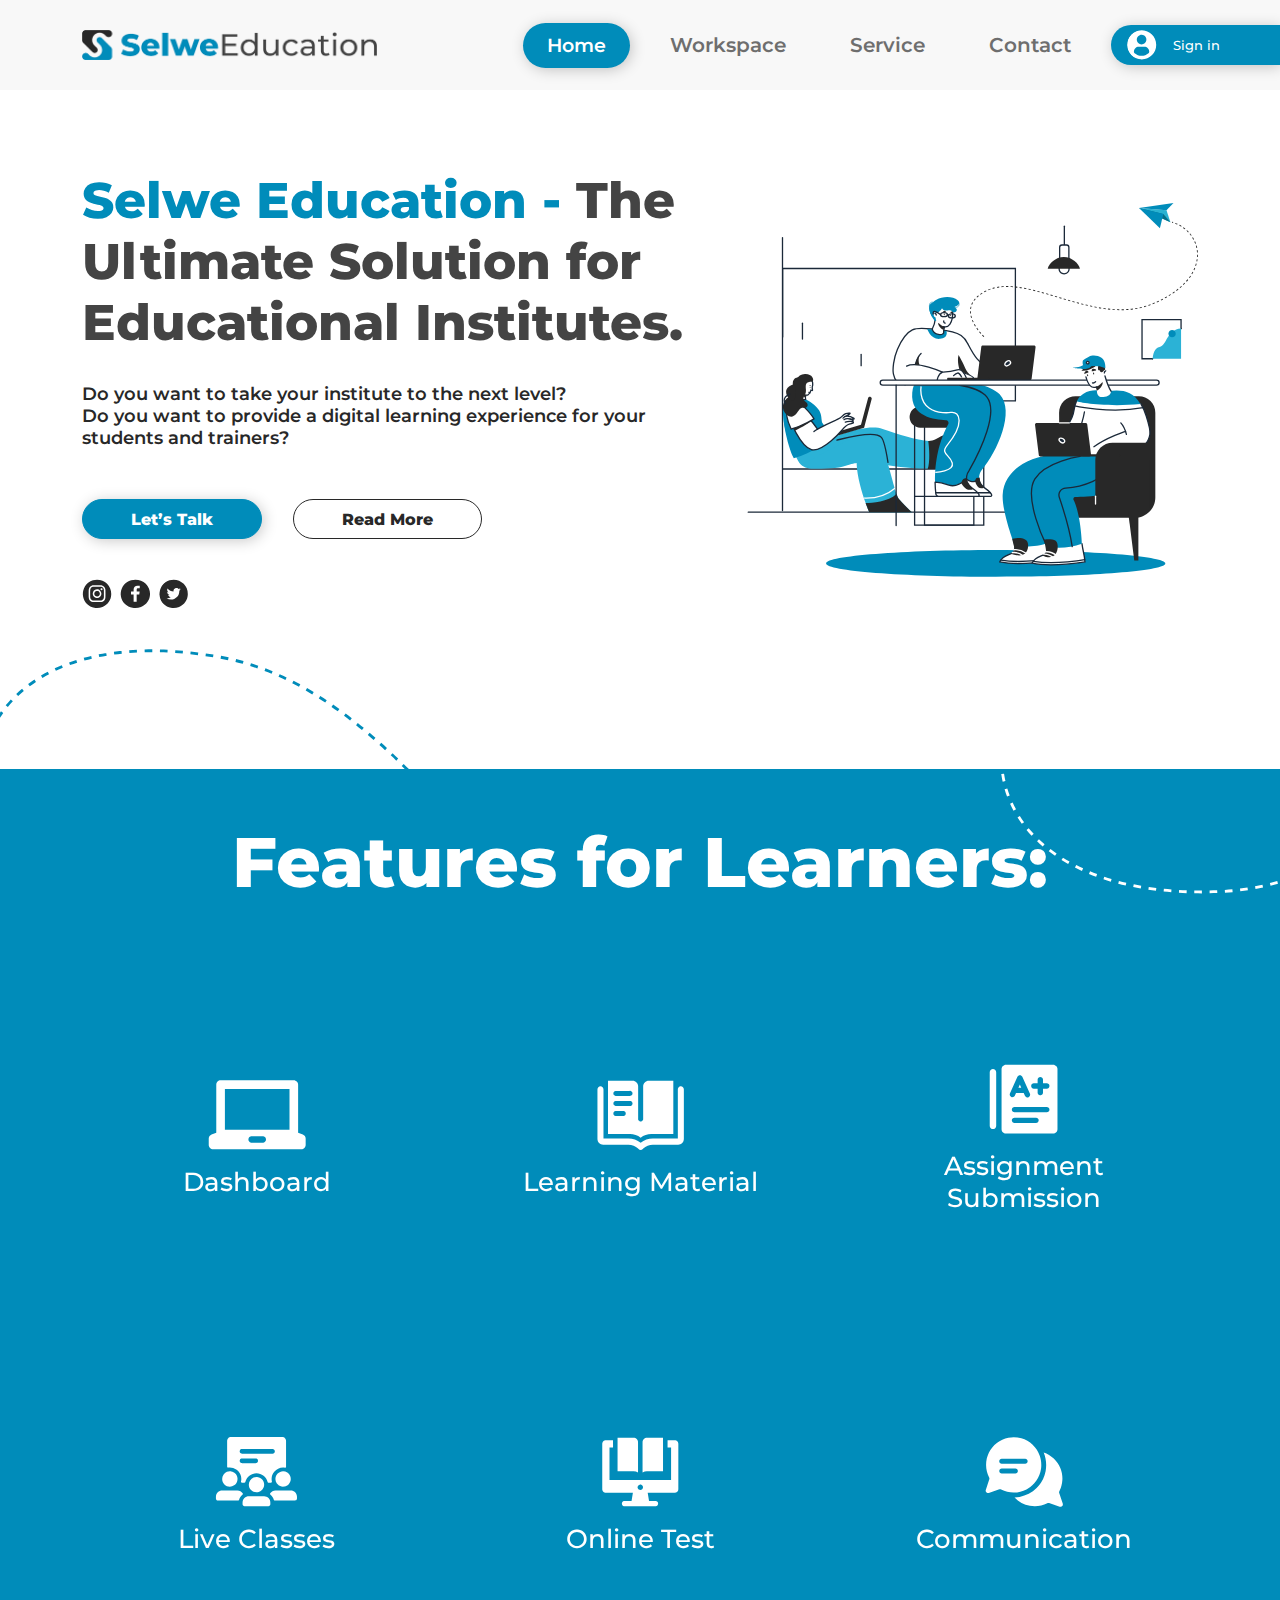
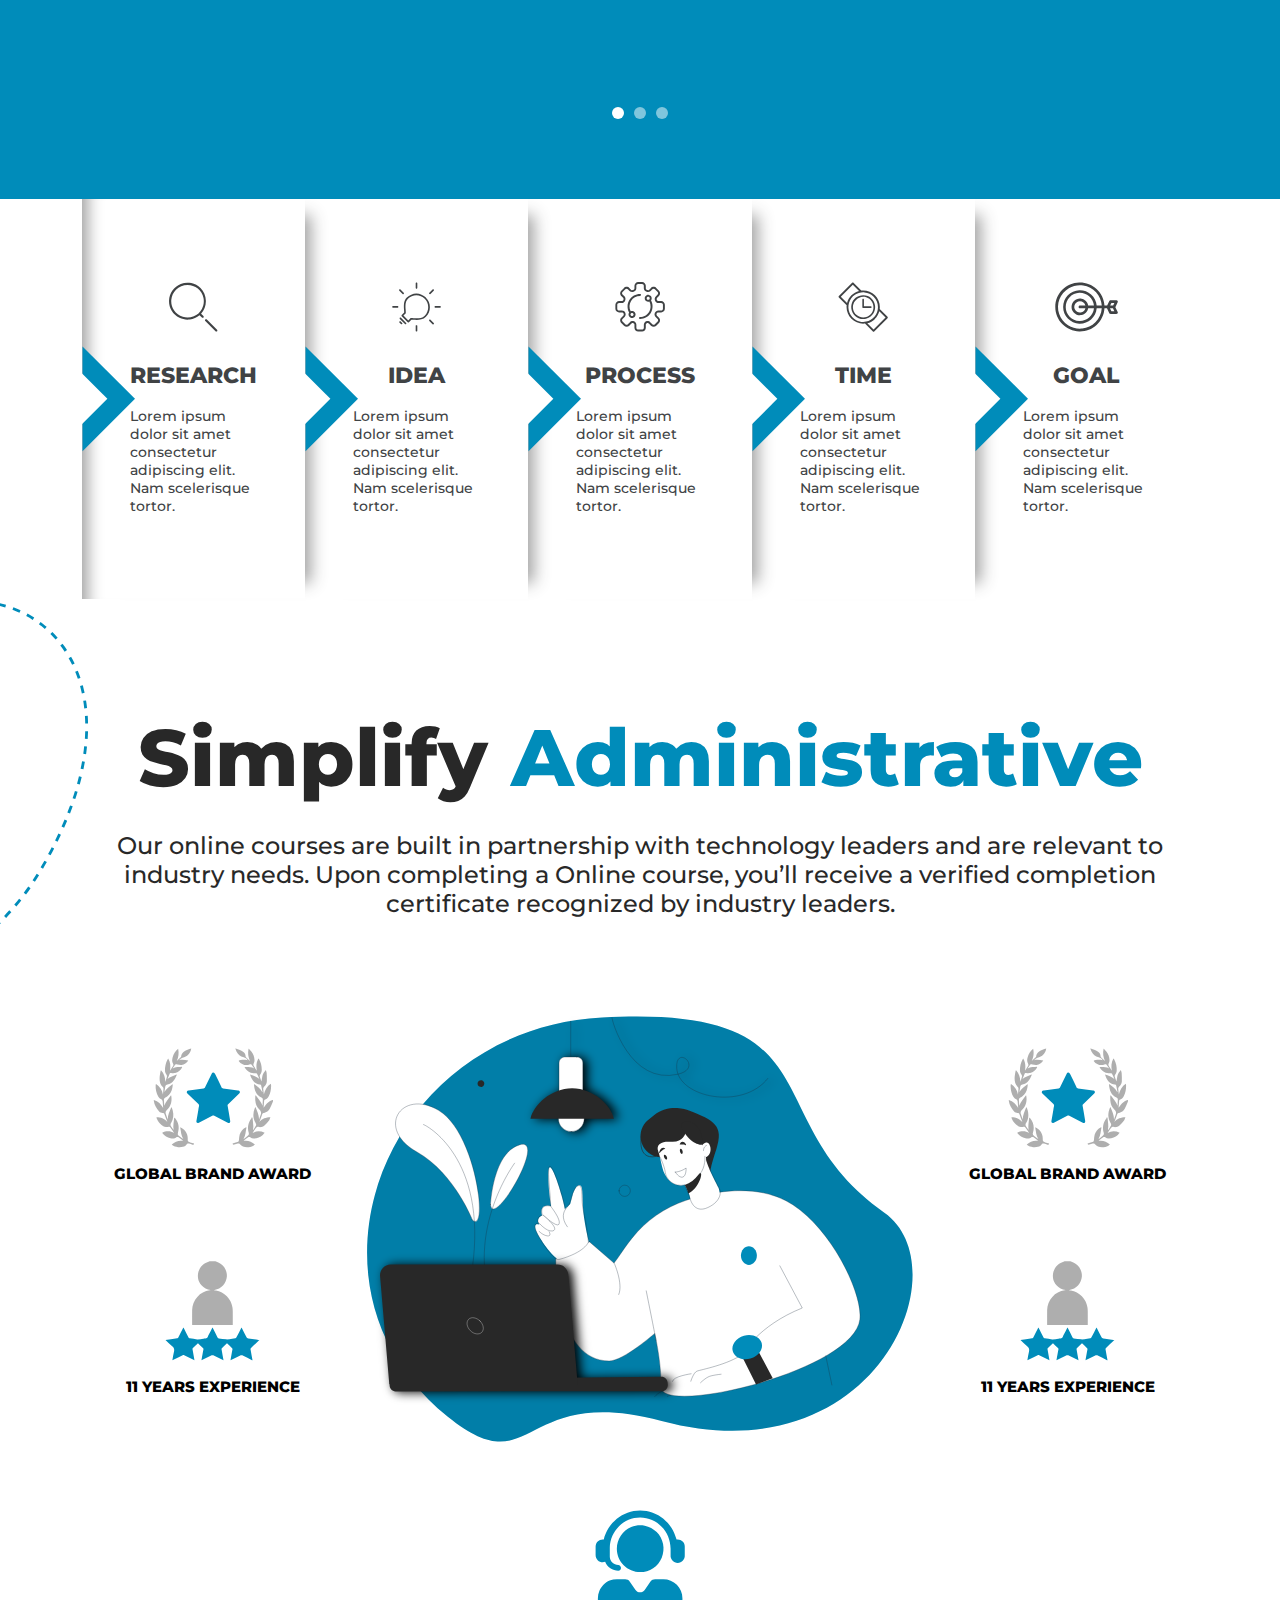
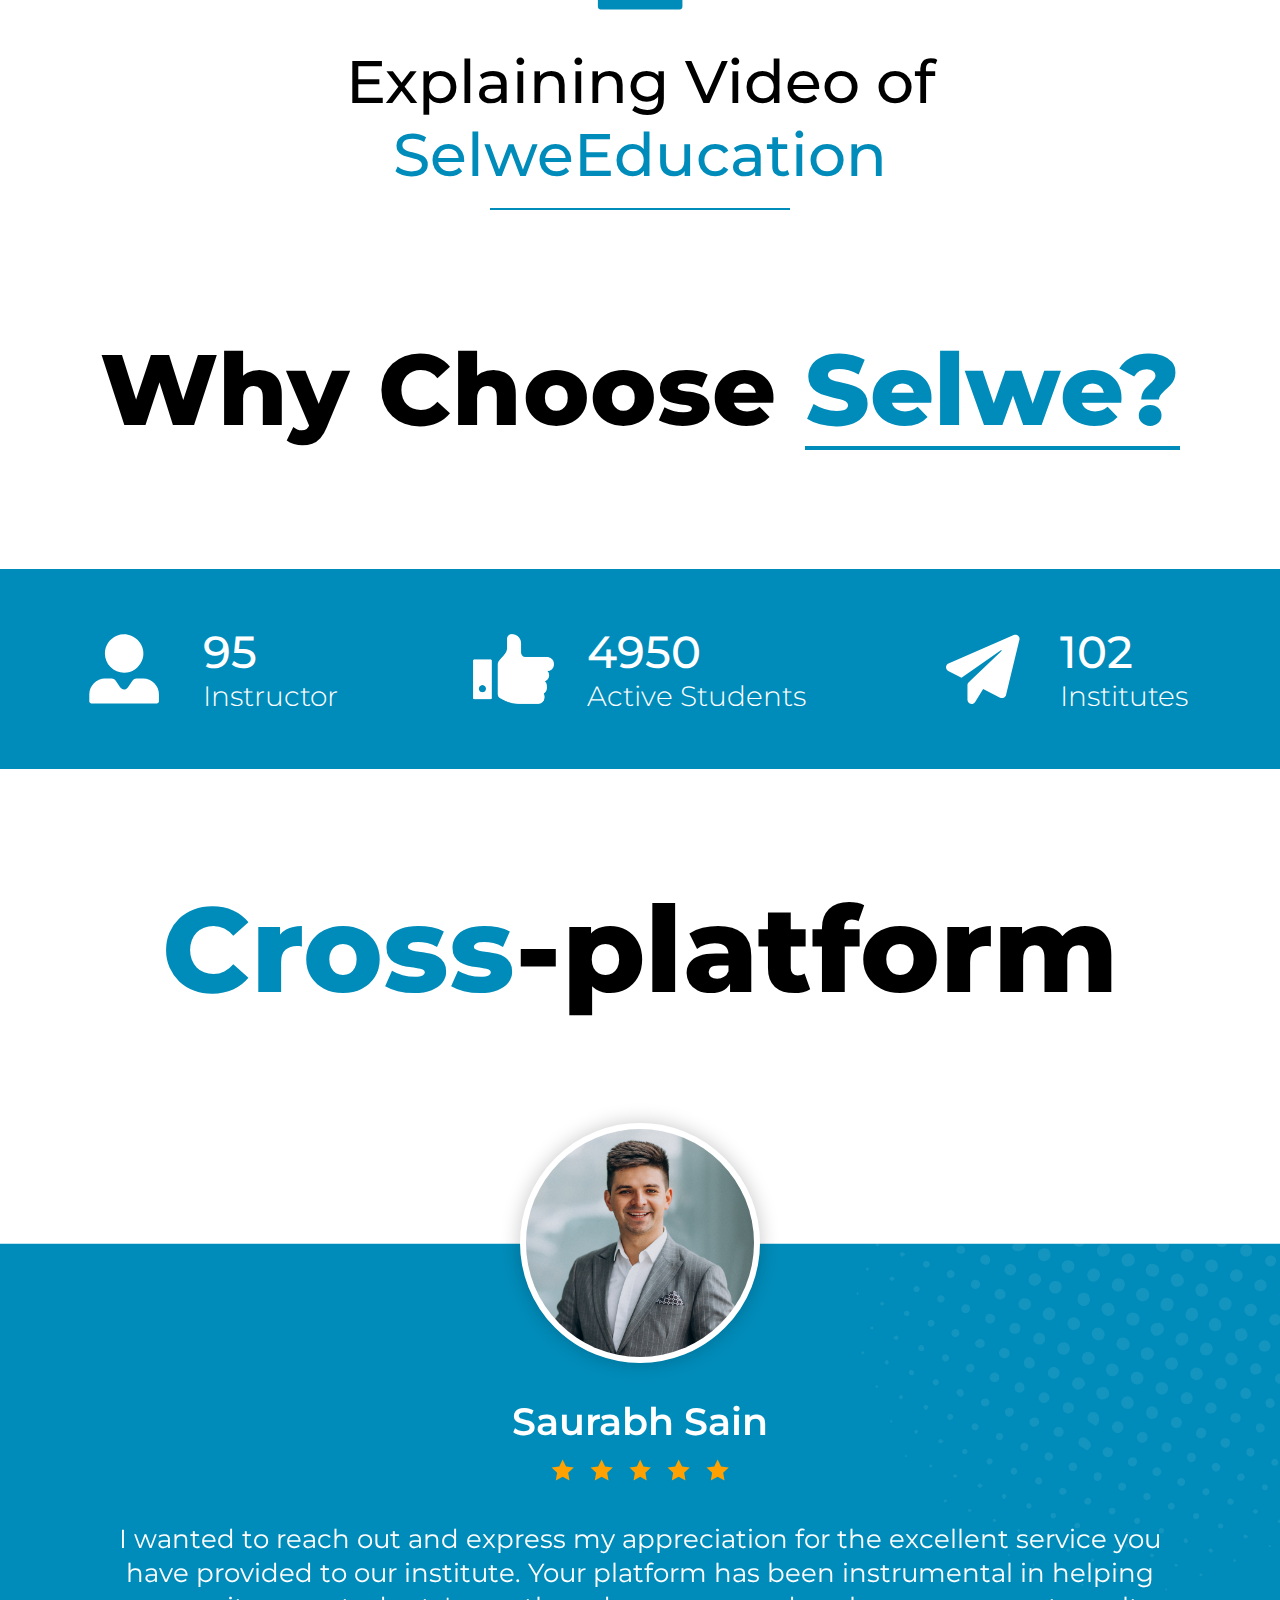
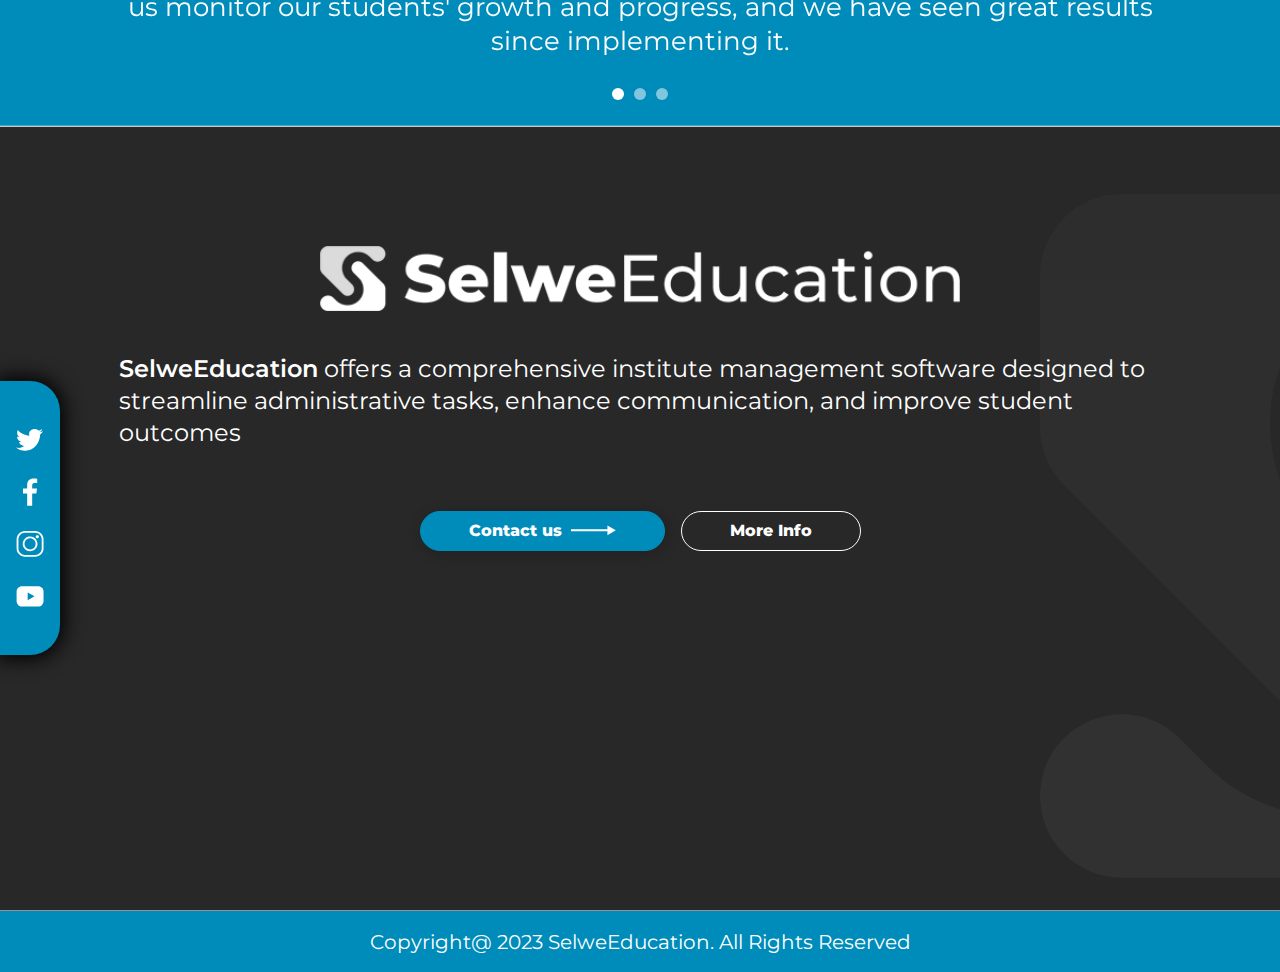
==== commit abaa0f4e: "Update index.html" ====
--- a/index.html
+++ b/index.html
@@ -469,7 +469,7 @@
                     <div class="row mx-0 cardsection gx-0">
                         <div class="col-4">
                             <div class="card border-0 rounded-0 h-100">
-                                <div class="card-body d-flex align-items-center justify-content-md-start justify-content-center px-sm-3 px-0">
+                                <div class="card-body d-flex align-items-center justify-content-center px-sm-3 px-0">
                                     <div class="row mx-0 align-items-center">
                                         <div class="col-md-auto col-12 mb-md-0 mb-2"><div class="momentImg mx-md-0 mx-auto"><img src="assets/images/svg/instructor.svg" class="h-100 themeImg" alt=""><img src="assets/images/svg/instructor_white.svg" class="h-100 whiteImg" alt=""></div></div>
                                         <div class="col text-md-start text-center" id="counter-box">
@@ -482,7 +482,7 @@
                         </div>
                         <div class="col-4">
                             <div class="card border-0 rounded-0 h-100">
-                                <div class="card-body d-flex align-items-center justify-content-md-start justify-content-center px-sm-3 px-0">
+                                <div class="card-body d-flex align-items-center justify-content-center px-sm-3 px-0">
                                     <div class="row mx-0 align-items-center">
                                         <div class="col-md-auto col-12 mb-md-0 mb-2"><div class="momentImg mx-md-0 mx-auto"><img src="assets/images/svg/thumb.png" class="h-100 themeImg" alt=""><img src="assets/images/svg/thumb_white.png" class="h-100 whiteImg" alt=""></div></div>
                                         <div class="col text-md-start text-center">
@@ -495,7 +495,7 @@
                         </div>
                         <div class="col-4">
                             <div class="card border-0 rounded-0 h-100">
-                                <div class="card-body d-flex align-items-center justify-content-md-start justify-content-center px-sm-3 px-0">
+                                <div class="card-body d-flex align-items-center justify-content-center px-sm-3 px-0">
                                     <div class="row mx-0 align-items-center">
                                         <div class="col-md-auto col-12 mb-md-0 mb-2"><div class="momentImg mx-md-0 mx-auto"><img src="assets/images/svg/institutes.svg" class="h-100 themeImg" alt=""><img src="assets/images/svg/institutes_white.svg" class="h-100 whiteImg" alt=""></div></div>
                                         <div class="col text-md-start text-center">
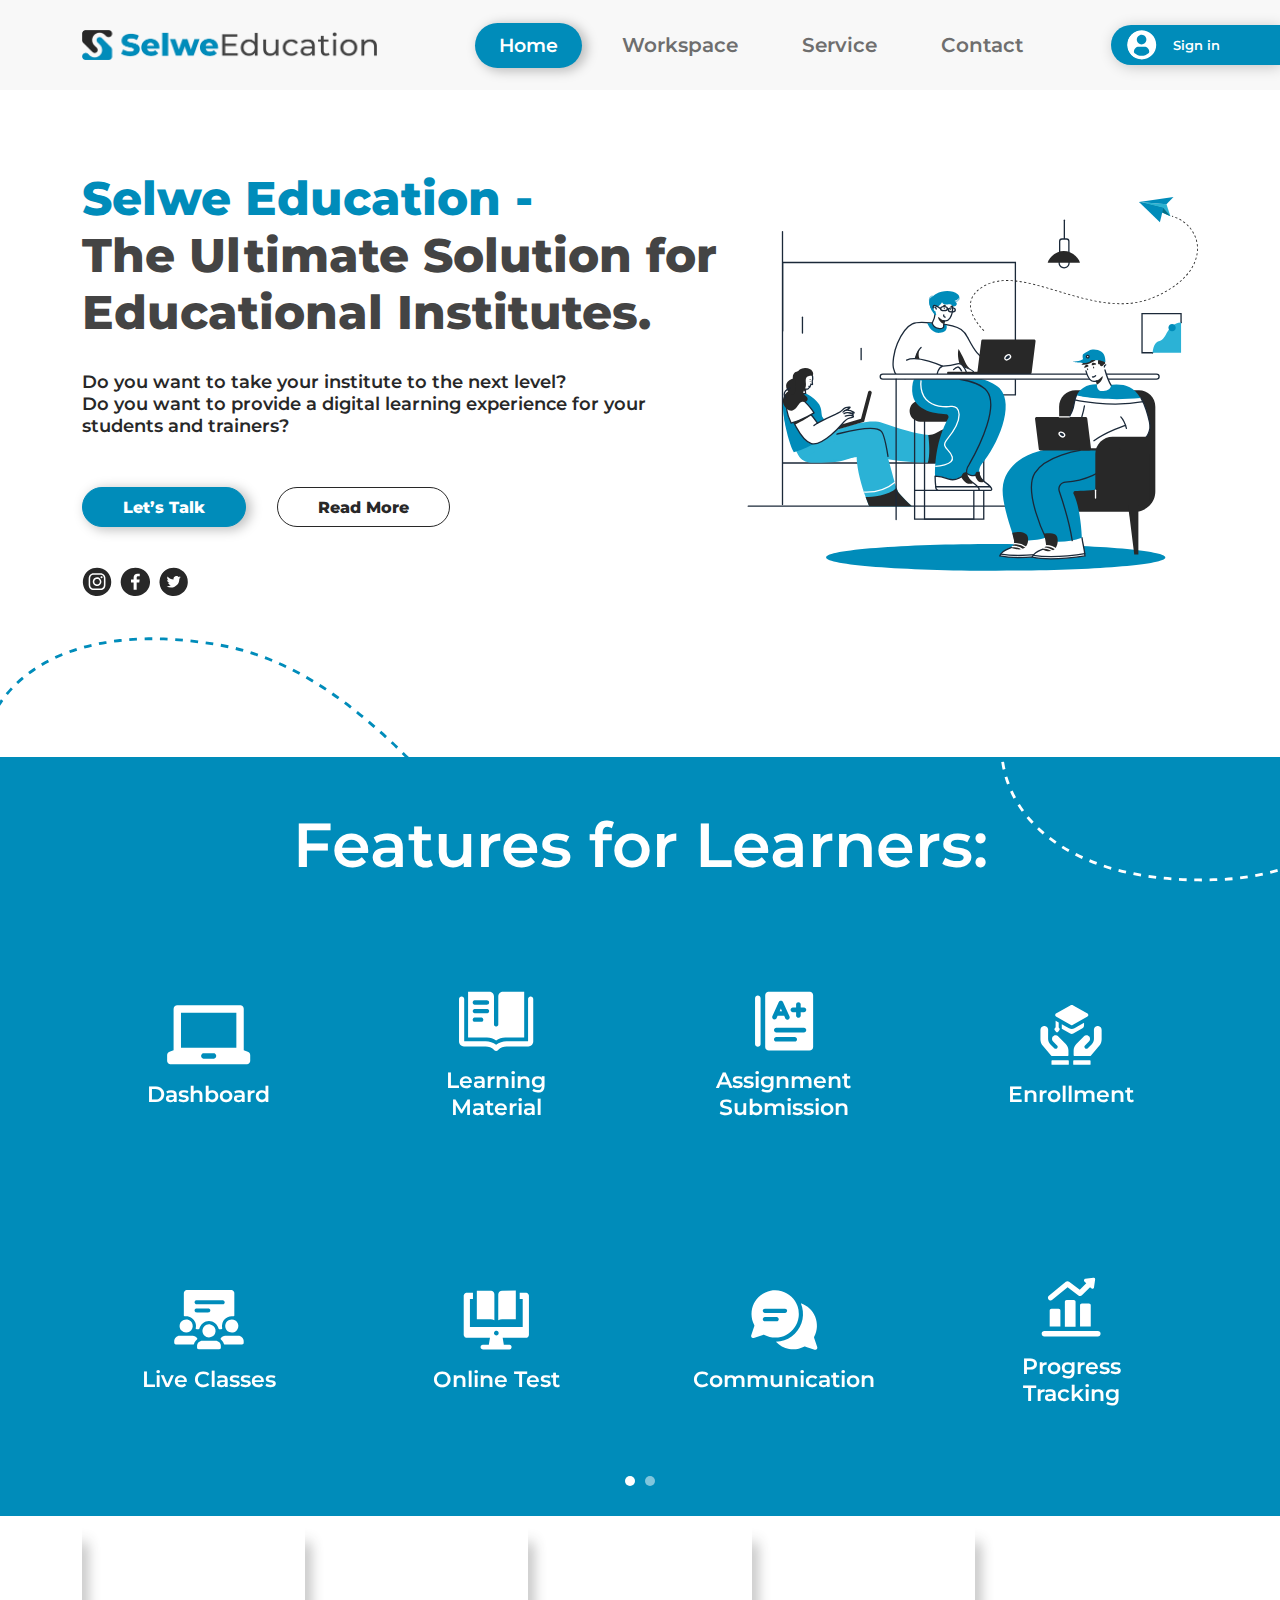
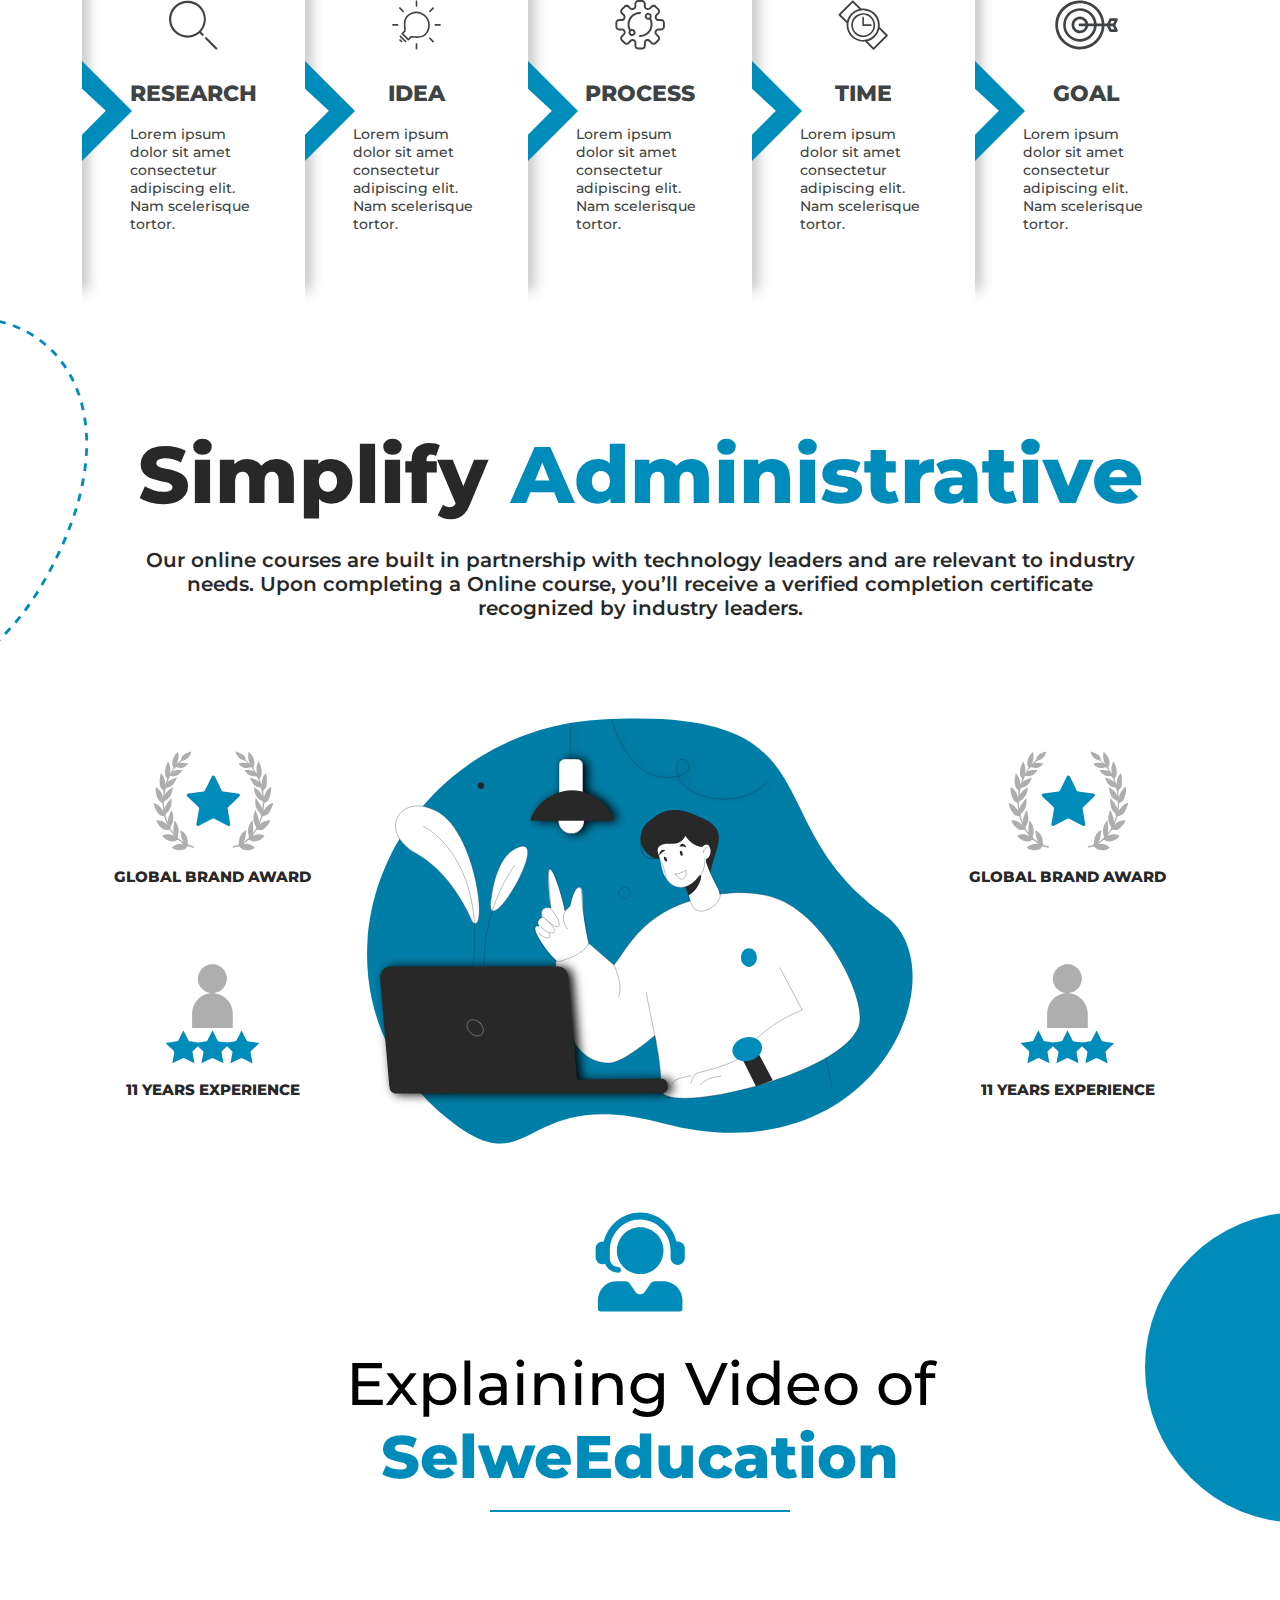
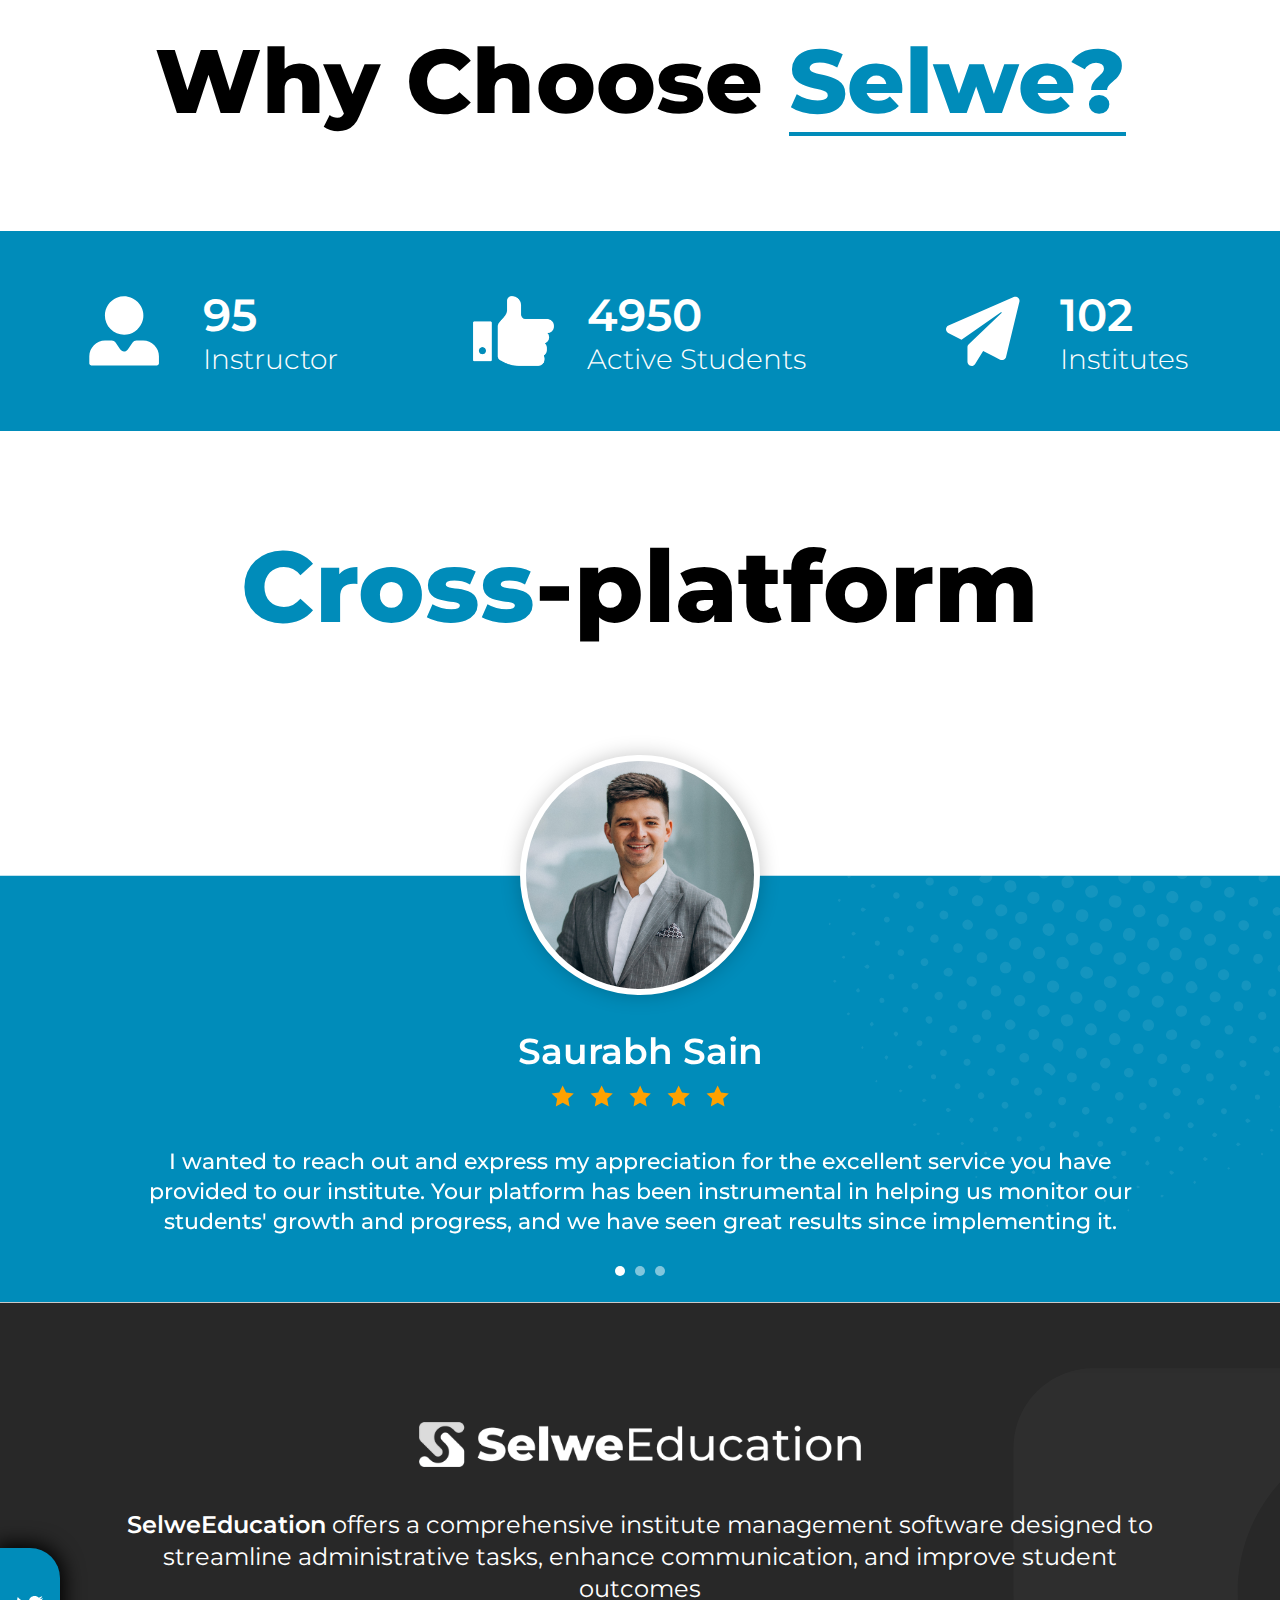
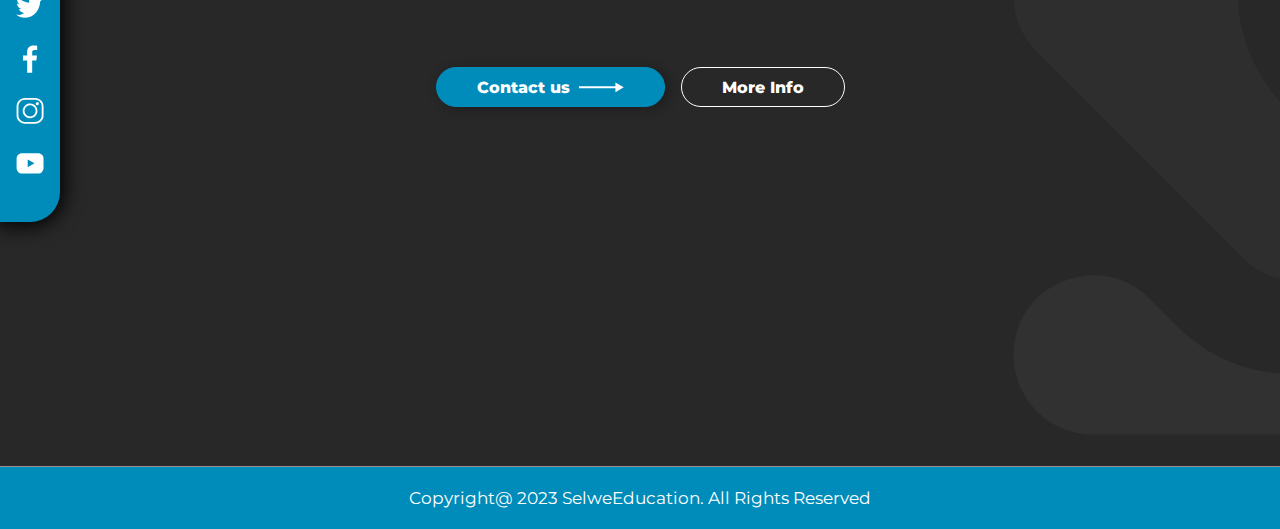
==== commit 72d011d3: "contactus page desing" ====
--- a/index.html
+++ b/index.html
@@ -65,8 +65,8 @@
                         <li class="nav-item"><a class="nav-link d-flex align-items-center justify-content-center px-xl-4 px-3 rounded-pill active" aria-current="page" href="javascript:;">Home</a></li>
                         <li class="nav-item"><a class="nav-link d-flex align-items-center justify-content-center px-xl-4 px-3 rounded-pill" href="javascript:;">Workspace</a></li>
                         <li class="nav-item"><a class="nav-link d-flex align-items-center justify-content-center px-xl-4 px-3 rounded-pill" href="javascript:;">Service</a></li>
-                        <li class="nav-item"><a class="nav-link d-flex align-items-center justify-content-center px-xl-4 px-3 rounded-pill" href="javascript:;">Contact</a></li>
-                        <li class="nav-item my-auto"><a href="javascript:;" class="text-decoration-none d-flex align-items-center gap-3 rounded-pill rounded-end-0 ps-3 signInBtn"><div class="userImg rounded-circle overflow-hidden"><img src="assets/images/svg/user.svg" class="w-100" alt=""></div>Sign in</a></li>
+                        <li class="nav-item"><a class="nav-link d-flex align-items-center justify-content-center px-xl-4 px-3 rounded-pill" href="contact.html">Contact</a></li>
+                        <li class="nav-item my-auto ms-xl-5 ms-lg-4"><a href="login.html" class="text-decoration-none d-flex align-items-center gap-3 rounded-pill rounded-end-0 ps-3 signInBtn"><div class="userImg rounded-circle overflow-hidden"><img src="assets/images/svg/user.svg" class="w-100" alt=""></div>Sign in</a></li>
                     </ul>
                 </div>
                 <button class="navbar-toggler ms-auto shadow-none border-0 rounded-0 " type="button" data-bs-toggle="offcanvas" data-bs-target="#offcanvasRight" aria-controls="offcanvasRight">
@@ -83,14 +83,14 @@
             <div class="row align-items-center">
                 <div class="col-md-7 contantSide order-md-1 order-2">
                     <div class="card border-0 rounded-0 shadow-none h-100">
-                        <div class="mainHeading text-sm-start text-center"><span>Selwe Education -</span> The Ultimate Solution for Educational Institutes.</div>
-                        <div class="pera text-sm-start text-center">Do you want to take your institute to the next level? <br> Do you want to provide a digital learning experience for your students and trainers?</div>
-                        <div class="buttons d-flex align-items-center justify-content-center justify-content-sm-start">
-                            <button type="button" class="btn btnStyle1 px-lg-5 px-4 justify-content-center btnStyle d-inline-flex align-items-center rounded-pill">Let’s Talk</button>
-                            <button type="button" class="btn btnStyle2 px-lg-5 px-4 justify-content-center btnStyle d-inline-flex align-items-center rounded-pill">Read More</button>
+                        <div class="mainHeading text-md-start text-center"><span>Selwe Education - <br></span> The Ultimate Solution for Educational Institutes.</div>
+                        <div class="pera text-md-start text-center">Do you want to take your institute to the next level? <br> Do you want to provide a digital learning experience for your students and trainers?</div>
+                        <div class="buttons d-flex align-items-center justify-content-center justify-content-md-start">
+                            <button type="button" class="btn btnStyle1 justify-content-center btnStyle d-inline-flex align-items-center rounded-pill">Let’s Talk</button>
+                            <button type="button" class="btn btnStyle2 justify-content-center btnStyle d-inline-flex align-items-center rounded-pill">Read More</button>
                         </div>
                         <div class="socialGroup">
-                            <ul class="m-0 list-unstyled p-0 d-flex align-items-center gap-2 justify-content-center justify-content-sm-start">
+                            <ul class="m-0 list-unstyled p-0 d-flex align-items-center gap-2 justify-content-center justify-content-md-start">
                                 <li><a href="javascript:;" class="socialicon rounded-pill text-decoration-none overflow-hidden d-flex align-items-center justify-content-center"><img src="assets/images/svg/insta.svg" class=" h-100" alt=""></a></li>
                                 <li><a href="javascript:;" class="socialicon rounded-pill text-decoration-none overflow-hidden d-flex align-items-center justify-content-center"><img src="assets/images/svg/face-book.svg" class=" h-100" alt=""></a></li>
                                 <li><a href="javascript:;" class="socialicon rounded-pill text-decoration-none overflow-hidden d-flex align-items-center justify-content-center"><img src="assets/images/svg/twit.svg" class=" h-100" alt=""></a></li>
@@ -116,7 +116,7 @@
                 <div class="col-12 px-0">
                     <div class="row mx-0 owl-carousel featuresCards">
                         <div class="item col-12 px-0">
-                            <div class="row mx-0">
+                            <div class="row mx-0 gx-0">
                                 <div class="col-12 educationCard">
                                     <div class="card border-0 shadow-none py-1 bg-transparent h100">
                                         <div class="card-body">
@@ -143,7 +143,7 @@
                             </div>
                         </div>
                         <div class="item col-12 px-0">
-                            <div class="row mx-0">
+                            <div class="row mx-0 gx-0">
                                 <div class="col-12 educationCard">
                                     <div class="card border-0 shadow-none py-1 bg-transparent h100">
                                         <div class="card-body">
@@ -169,7 +169,7 @@
                             </div>
                         </div>
                         <div class="item col-12 px-0">
-                            <div class="row mx-0">
+                            <div class="row mx-0 gx-0">
                                 <div class="col-12 educationCard">
                                     <div class="card border-0 shadow-none py-1 bg-transparent h100">
                                         <div class="card-body">
@@ -195,7 +195,7 @@
                             </div>
                         </div>
                         <div class="item col-12 px-0">
-                            <div class="row mx-0">
+                            <div class="row mx-0 gx-0">
                                 <div class="col-12 educationCard">
                                     <div class="card border-0 shadow-none py-1 bg-transparent h100">
                                         <div class="card-body">
@@ -221,7 +221,7 @@
                             </div>
                         </div>
                         <div class="item col-12 px-0">
-                            <div class="row mx-0">
+                            <div class="row mx-0 gx-0">
                                 <div class="col-12 educationCard">
                                     <div class="card border-0 shadow-none py-1 bg-transparent h100">
                                         <div class="card-body">
@@ -247,7 +247,7 @@
                             </div>
                         </div>
                         <div class="item col-12 px-0">
-                            <div class="row mx-0">
+                            <div class="row mx-0 gx-0">
                                 <div class="col-12 educationCard">
                                     <div class="card border-0 shadow-none py-1 bg-transparent h100">
                                         <div class="card-body">
@@ -273,7 +273,7 @@
                             </div>
                         </div>
                         <div class="item col-12 px-0">
-                            <div class="row mx-0">
+                            <div class="row mx-0 gx-0">
                                 <div class="col-12 educationCard">
                                     <div class="card border-0 shadow-none py-1 bg-transparent h100">
                                         <div class="card-body">
@@ -299,7 +299,7 @@
                             </div>
                         </div>
                         <div class="item col-12 px-0">
-                            <div class="row mx-0">
+                            <div class="row mx-0 gx-0">
                                 <div class="col-12 educationCard">
                                     <div class="card border-0 shadow-none py-1 bg-transparent h100">
                                         <div class="card-body">
@@ -334,10 +334,11 @@
     <!-- * Reserch Section Start -->
     <div class="container-fluid resserchSection">
         <div class="container innerFluid">
-            <div class="row innersection gx-0">
+            <div class="row innersection gx-0 gy-md-4 gy-3">
                 <div class="col-xl col-lg-4 col-sm-6 searchCard">
+                    <div class="leftShadow d-sm-block d-none"></div>
                     <div class="card bg-transparent border-0 rounded-0 shadow-none h-100  position-relative">
-                        <div class="card-body text-center px-5 py-sm-3 py-4 d-flex align-items-center position-relative">
+                        <div class="card-body text-center px-sm-5 py-sm-3 p-4 d-flex align-items-center position-relative">
                             <div class="innerBody px-xxl-3">
                                 <div class="cardImg "><img src="assets/images/svg/research.svg" class="h-100" alt=""></div>
                                 <div class="cardTitle text-uppercase fw-bold">Research</div>
@@ -347,8 +348,9 @@
                     </div>
                 </div>
                 <div class="col-xl col-lg-4 col-sm-6 searchCard">
+                    <div class="leftShadow d-sm-block d-none"></div>
                     <div class="card bg-transparent border-0 rounded-0 shadow-none h-100  position-relative">
-                        <div class="card-body text-center px-5 py-sm-3 py-4 d-flex align-items-center position-relative">
+                        <div class="card-body text-center px-sm-5 py-sm-3 p-4 d-flex align-items-center position-relative">
                             <div class="innerBody px-xxl-3">
                                 <div class="cardImg "><img src="assets/images/svg/ideas.svg" class="h-100" alt=""></div>
                                 <div class="cardTitle text-uppercase fw-bold">idea</div>
@@ -358,8 +360,9 @@
                     </div>
                 </div>
                 <div class="col-xl col-lg-4 col-sm-6 searchCard">
+                    <div class="leftShadow d-sm-block d-none"></div>
                     <div class="card bg-transparent border-0 rounded-0 shadow-none h-100  position-relative">
-                        <div class="card-body text-center px-5 py-sm-3 py-4 d-flex align-items-center position-relative">
+                        <div class="card-body text-center px-sm-5 py-sm-3 p-4 d-flex align-items-center position-relative">
                             <div class="innerBody px-xxl-3">
                                 <div class="cardImg "><img src="assets/images/svg/prosses.svg" class="h-100" alt=""></div>
                                 <div class="cardTitle text-uppercase fw-bold">Process</div>
@@ -369,8 +372,9 @@
                     </div>
                 </div>
                 <div class="col-xl col-lg-4 col-sm-6 searchCard">
+                    <div class="leftShadow d-sm-block d-none"></div>
                     <div class="card bg-transparent border-0 rounded-0 shadow-none h-100  position-relative">
-                        <div class="card-body text-center px-5 py-sm-3 py-4 d-flex align-items-center position-relative">
+                        <div class="card-body text-center px-sm-5 py-sm-3 p-4 d-flex align-items-center position-relative">
                             <div class="innerBody px-xxl-3">
                                 <div class="cardImg "><img src="assets/images/svg/time.svg" class="h-100" alt=""></div>
                                 <div class="cardTitle text-uppercase fw-bold">Time</div>
@@ -380,8 +384,9 @@
                     </div>
                 </div>
                 <div class="col-xl col-lg-4 col-sm-6 searchCard">
+                    <div class="leftShadow d-sm-block d-none"></div>
                     <div class="card bg-transparent border-0 rounded-0 shadow-none h-100  position-relative">
-                        <div class="card-body text-center px-5 py-sm-3 py-4 d-flex align-items-center position-relative">
+                        <div class="card-body text-center px-sm-5 py-sm-3 p-4 d-flex align-items-center position-relative">
                             <div class="innerBody px-xxl-3">
                                 <div class="cardImg "><img src="assets/images/svg/goal.svg" class="h-100" alt=""></div>
                                 <div class="cardTitle text-uppercase fw-bold">Goal</div>
@@ -400,7 +405,7 @@
         <div class="container innerSection">
             <div class="row">
                 <div class="col-12 simplifyHeading text-center">Simplify <span>Administrative</span></div>
-                <div class="col-12 subHeading text-center">Our online courses are built in partnership with technology leaders and are relevant to industry needs.
+                <div class="col-lg-11 mx-auto subHeading text-center">Our online courses are built in partnership with technology leaders and are relevant to industry needs.
                     Upon completing a Online course, you’ll receive a verified completion certificate recognized by industry leaders.</div>
                 <div class="col-12 px-0 experiencesCard">
                     <div class="row mx-0 align-items-center">
@@ -447,13 +452,13 @@
     <!-- ! Simplify Section End -->
 
     <!-- * Explaining Video Section Start -->
-    <div class="container-fluid explainingSection pb-5 overflow-hidden">
+    <div class="container-fluid explainingSection pb-md-5 pb-4 overflow-hidden">
         <div class="container">
             <div class="row">
                 <div class="col-12 text-center position-relative">
                     <div class="explaningImg"><img src="assets/images/svg/explaningUser.svg" class="h-100" alt=""></div>
                     <div class="explainingHeading">Explaining Video of</div>
-                    <div class="subHeading position-relative">SelweEducation</div>
+                    <div class="subHeading position-relative fw-bold">SelweEducation</div>
                 </div>
             </div>
         </div>
@@ -586,10 +591,10 @@
         <div class="innerSection">
             <div class="row mx-0">
                 <div class="col-12 text-center logoImg"><img src="assets/images/svg/logo-white.png" class="h-100" alt=""></div>
-                <div class="col-10 mx-auto contant text-sm-start text-center"><span class="fw-semibold">SelweEducation</span> offers a comprehensive institute management software designed to  streamline administrative tasks, enhance communication, and improve student outcomes</div>
+                <div class="col-md-10 col-sm-11 mx-auto contant  text-center"><span class="fw-semibold">SelweEducation</span> offers a comprehensive institute management software designed to  streamline administrative tasks, enhance communication, and improve student outcomes</div>
                 <div class="col-12 footerButton d-flex align-items-center justify-content-center gap-3">
-                    <button type="button" class="btn btnStyle1 px-lg-5 px-4 justify-content-center btnStyle text-white d-inline-flex align-items-center rounded-pill gap-2">Contact us<img src="assets/images/svg/Right_Arrow.svg" class="" alt=""></button>
-                    <button type="button" class="btn btnStyle2 px-lg-5 px-4 justify-content-center btnStyle text-white d-inline-flex align-items-center rounded-pill">More Info</button>
+                    <a href="contact.html" class="btn btnStyle1 justify-content-center btnStyle text-white d-inline-flex align-items-center rounded-pill gap-2">Contact us<img src="assets/images/svg/Right_Arrow.svg" class="" alt=""></a>
+                    <button type="button" class="btn btnStyle2 justify-content-center btnStyle text-white d-inline-flex align-items-center rounded-pill">More Info</button>
                 </div>
                 <div class="col-12 mt-5 footerIcon d-md-none d-block">
                     <ul class="list-unstyled m-0 p-0 d-flex justify-content-center gap-3 align-items-center">
@@ -629,7 +634,7 @@
     <!-- <button class="btn btn-primary" type="button" data-bs-toggle="offcanvas" data-bs-target="#offcanvasRight" aria-controls="offcanvasRight">Toggle right offcanvas</button> -->
     <div class="offcanvas offcanvas-end headerOffcanvas border-0" tabindex="-1" id="offcanvasRight" aria-labelledby="offcanvasRightLabel">
         <div class="offcanvas-header">
-            <h5 class="offcanvas-title d-inline-flex" id="offcanvasRightLabel"><img src="assets/images/svg/logo.svg" class="h-100" alt=""></h5>
+            <h5 class="offcanvas-title d-inline-flex" id="offcanvasRightLabel"><img src="assets/images/svg/logo.png" class="h-100" alt=""></h5>
             <button type="button" class="btn-close shadow-none border-0" data-bs-dismiss="offcanvas" aria-label="Close"></button>
         </div>
         <div class="offcanvas-body">
@@ -637,8 +642,8 @@
                 <li class="nav-item"><a class="nav-link d-flex align-items-center justify-content-center px-4 rounded-pill active" aria-current="page" href="javascript:;">Home</a></li>
                 <li class="nav-item"><a class="nav-link d-flex align-items-center justify-content-center px-4 rounded-pill" href="javascript:;">Workspace</a></li>
                 <li class="nav-item"><a class="nav-link d-flex align-items-center justify-content-center px-4 rounded-pill" href="javascript:;">Service</a></li>
-                <li class="nav-item"><a class="nav-link d-flex align-items-center justify-content-center px-4 rounded-pill" href="javascript:;">Contact</a></li>
-                <li class="nav-item my-auto"><a href="javascript:;" class="text-decoration-none d-flex align-items-center gap-3 rounded-pill ps-3 pe-5 signInBtn"><div class="userImg rounded-circle overflow-hidden"><img src="assets/images/svg/user.svg" class="w-100" alt=""></div>Sign in</a></li>
+                <li class="nav-item"><a class="nav-link d-flex align-items-center justify-content-center px-4 rounded-pill" href="contact.html">Contact</a></li>
+                <li class="nav-item my-auto"><a href="login.html" class="text-decoration-none d-flex align-items-center gap-3 rounded-pill ps-3 pe-5 signInBtn"><div class="userImg rounded-circle overflow-hidden"><img src="assets/images/svg/user.svg" class="w-100" alt=""></div>Sign in</a></li>
             </ul>
         </div>
     </div>
--- a/assets/css/style.min.css
+++ b/assets/css/style.min.css
@@ -1 +1 @@
-@font-face{font-family:"Montserrat";src:url("../fonts/monteserret/Montserrat-BoldItalic.woff2") format("woff2"),url("../fonts/monteserret/Montserrat-BoldItalic.woff") format("woff");font-weight:bold;font-style:italic;font-display:swap}@font-face{font-family:"Montserrat";src:url("../fonts/monteserret/Montserrat-Bold.woff2") format("woff2"),url("../fonts/monteserret/Montserrat-Bold.woff") format("woff");font-weight:bold;font-style:normal;font-display:swap}@font-face{font-family:"Montserrat";src:url("../fonts/monteserret/Montserrat-BlackItalic.woff2") format("woff2"),url("../fonts/monteserret/Montserrat-BlackItalic.woff") format("woff");font-weight:900;font-style:italic;font-display:swap}@font-face{font-family:"Montserrat";src:url("../fonts/monteserret/Montserrat-ExtraBoldItalic.woff2") format("woff2"),url("../fonts/monteserret/Montserrat-ExtraBoldItalic.woff") format("woff");font-weight:bold;font-style:italic;font-display:swap}@font-face{font-family:"Montserrat";src:url("../fonts/monteserret/Montserrat-ExtraLightItalic.woff2") format("woff2"),url("../fonts/monteserret/Montserrat-ExtraLightItalic.woff") format("woff");font-weight:200;font-style:italic;font-display:swap}@font-face{font-family:"Montserrat";src:url("../fonts/monteserret/Montserrat-ExtraLight.woff2") format("woff2"),url("../fonts/monteserret/Montserrat-ExtraLight.woff") format("woff");font-weight:200;font-style:normal;font-display:swap}@font-face{font-family:"Montserrat";src:url("../fonts/monteserret/Montserrat-Black.woff2") format("woff2"),url("../fonts/monteserret/Montserrat-Black.woff") format("woff");font-weight:900;font-style:normal;font-display:swap}@font-face{font-family:"Montserrat";src:url("../fonts/monteserret/Montserrat-ExtraBold.woff2") format("woff2"),url("../fonts/monteserret/Montserrat-ExtraBold.woff") format("woff");font-weight:bold;font-style:normal;font-display:swap}@font-face{font-family:"Montserrat";src:url("../fonts/monteserret/Montserrat-Italic.woff2") format("woff2"),url("../fonts/monteserret/Montserrat-Italic.woff") format("woff");font-weight:normal;font-style:italic;font-display:swap}@font-face{font-family:"Montserrat";src:url("../fonts/monteserret/Montserrat-LightItalic.woff2") format("woff2"),url("../fonts/monteserret/Montserrat-LightItalic.woff") format("woff");font-weight:300;font-style:italic;font-display:swap}@font-face{font-family:"Montserrat";src:url("../fonts/monteserret/Montserrat-SemiBold.woff2") format("woff2"),url("../fonts/monteserret/Montserrat-SemiBold.woff") format("woff");font-weight:600;font-style:normal;font-display:swap}@font-face{font-family:"Montserrat";src:url("../fonts/monteserret/Montserrat-MediumItalic.woff2") format("woff2"),url("../fonts/monteserret/Montserrat-MediumItalic.woff") format("woff");font-weight:500;font-style:italic;font-display:swap}@font-face{font-family:"Montserrat";src:url("../fonts/monteserret/Montserrat-Light.woff2") format("woff2"),url("../fonts/monteserret/Montserrat-Light.woff") format("woff");font-weight:300;font-style:normal;font-display:swap}@font-face{font-family:"Montserrat";src:url("../fonts/monteserret/Montserrat-ThinItalic.woff2") format("woff2"),url("../fonts/monteserret/Montserrat-ThinItalic.woff") format("woff");font-weight:100;font-style:italic;font-display:swap}@font-face{font-family:"Montserrat";src:url("../fonts/monteserret/Montserrat-Regular.woff2") format("woff2"),url("../fonts/monteserret/Montserrat-Regular.woff") format("woff");font-weight:normal;font-style:normal;font-display:swap}@font-face{font-family:"Montserrat";src:url("../fonts/monteserret/Montserrat-Thin.woff2") format("woff2"),url("../fonts/monteserret/Montserrat-Thin.woff") format("woff");font-weight:100;font-style:normal;font-display:swap}@font-face{font-family:"Montserrat";src:url("../fonts/monteserret/Montserrat-Medium.woff2") format("woff2"),url("../fonts/monteserret/Montserrat-Medium.woff") format("woff");font-weight:500;font-style:normal;font-display:swap}@font-face{font-family:"Montserrat";src:url("../fonts/monteserret/Montserrat-SemiBoldItalic.woff2") format("woff2"),url("../fonts/monteserret/Montserrat-SemiBoldItalic.woff") format("woff");font-weight:600;font-style:italic;font-display:swap}@media screen and (min-width: 1600px){.container{max-width:1520px}}.tooltip .tooltip-inner{font-weight:600}.btnStyle{height:45.67px;font-family:"Montserrat";font-style:normal;font-weight:700;font-size:18.1206px;line-height:22px;transition:all .3s ease-in-out}.btnStyle1{background:#008cba;border:1px solid #008cba;color:#fff;box-shadow:2px 2px 15px -1px rgba(0,0,0,.24)}.btnStyle1:hover{border-color:#282828;color:#282828}.btnStyle2{border:1px solid #282828;color:#282828}.btnStyle2:hover{background:#008cba;border-color:#008cba;color:#fff;box-shadow:2px 2px 15px -1px rgba(0,0,0,.24)}.btnStyle2:active{background:#008cba !important;border-color:#008cba !important;color:#fff !important}@media screen and (max-width: 1399.98px){.btnStyle{height:40px;font-size:16px;line-height:normal}}@media screen and (max-width: 1199.98px){.btnStyle{height:35px;font-size:14px}}@media screen and (max-width: 767.98px){.btnStyle{height:35px;font-size:12px}}.headerSection{height:107px;background-color:#f8f8f8}.headerSection .innerFluid .navbar-brand{height:43px}.navLinks .nav-item .nav-link{font-family:"Montserrat";font-style:normal;font-weight:600;font-size:22.2032px;line-height:27px;color:#6e6e6e;height:53.72px;transition:all .3s ease-in-out}.navLinks .nav-item .nav-link:hover{background:#008cba;box-shadow:2px 2px 15px -1px rgba(0,0,0,.24);color:#fff}.navLinks .nav-item .nav-link.active{background:#008cba;font-size:20.5916px;line-height:25px;box-shadow:2px 2px 15px -1px rgba(0,0,0,.24);color:#fff}.navLinks .nav-item .signInBtn{height:49.01px;background:#008cba;font-family:"Montserrat";font-style:normal;font-weight:500;font-size:13.3219px;line-height:16px;box-shadow:2px 2px 15px -1px rgba(0,0,0,.24);color:#fff;padding-right:60px}.navLinks .nav-item .signInBtn .userImg{width:36.22px;height:36.22px}.headerOffcanvas{width:280px !important}.headerOffcanvas .offcanvas-header{background-color:#f8f8f8}.headerOffcanvas .offcanvas-header .offcanvas-title{height:25px}@media screen and (max-width: 1399.98px){.headerSection{height:90px}.headerSection .innerFluid .navbar-brand{height:40px}.navLinks .nav-item .nav-link{font-size:20px;line-height:normal;height:45px}.navLinks .nav-item .nav-link.active{font-size:19px;line-height:normal}.navLinks .nav-item .signInBtn{height:40px;font-size:13px;line-height:normal}.navLinks .nav-item .signInBtn .userImg{width:30px;height:30px}}@media screen and (max-width: 1199.98px){.headerSection{height:80px}.headerSection .innerFluid .navbar-brand{height:40px}.navLinks .nav-item .nav-link{font-size:18px;height:40px}.navLinks .nav-item .nav-link.active{font-size:17px}.navLinks .nav-item .signInBtn{height:35px;font-size:12px}.navLinks .nav-item .signInBtn .userImg{width:25px;height:25px}}@media screen and (max-width: 991.98px){.headerSection{height:70px}.headerSection .innerFluid .navbar-brand{height:40px}.navLinks .nav-item .nav-link{font-size:16px;height:35px}.navLinks .nav-item .nav-link.active{font-size:15px}.navLinks .nav-item .signInBtn{font-size:11px}}@media screen and (max-width: 767.98px){.headerSection{height:60px}.headerSection .innerFluid .navbar-brand{height:32px}}@media screen and (max-width: 575.98px){.headerSection{height:55px}}.heroSection{padding-top:100px;padding-bottom:100px}.heroSection .innerSection .contantSide .card .mainHeading{font-family:"Montserrat";font-style:normal;font-weight:700;font-size:63.3327px;line-height:77px;color:#444;margin-bottom:38px}.heroSection .innerSection .contantSide .card .mainHeading span{color:#008cba}.heroSection .innerSection .contantSide .card .pera{font-family:"Montserrat";font-style:normal;font-weight:600;font-size:19.5979px;line-height:24px;color:#282828;margin-bottom:58px}.heroSection .innerSection .contantSide .card .buttons{gap:31px;margin-bottom:47px}.heroSection .innerSection .contantSide .card .socialGroup ul li .socialicon{height:30.3px;width:30.3px;transition:all .3s ease-in-out}.heroSection .innerSection .contantSide .card .socialGroup ul li .socialicon:hover{transform:rotate(360deg)}.featuresSection{padding-top:71px;padding-bottom:100px;margin-top:100px;background:#008cba}.featuresSection::before{content:"";position:absolute;z-index:-1;left:0;top:-120px;background:url(../../assets/images/svg/S-Type-Shap.svg) no-repeat,center;height:337.94px;width:783.22px}.featuresSection::after{content:"";position:absolute;right:0;top:-150px;background:url(../../assets/images/svg/S-Type-Shap-white.svg) no-repeat,center;height:312.94px;width:280.22px}.featuresSection .innerSection .featuresHeading{font-family:"Montserrat";font-style:normal;font-weight:700;font-size:83.1813px;line-height:101px;margin-bottom:63px}.featuresSection .innerSection .educationCard .card .card-body{border-radius:75px;transition:all ease-in-out .3s;display:flex;aspect-ratio:2/2;align-items:center;justify-content:center;position:relative;padding:15%}.featuresSection .innerSection .educationCard .card .card-body::before{content:"";margin:auto;inset:12%;position:absolute;border-radius:40px;background:#33a3c8;box-shadow:2px 2px 20px 0px rgba(0,0,0,.0549019608);opacity:0;visibility:hidden;z-index:0;transition:all .3s ease-in-out}.featuresSection .innerSection .educationCard .card .card-body .innerBody{position:relative;z-index:1}.featuresSection .innerSection .educationCard .card .card-body .innerBody .cardImg{height:75px}.featuresSection .innerSection .educationCard .card .card-body .innerBody .cardTitle{font-family:"Montserrat";font-style:normal;font-weight:500;font-size:29.9116px;line-height:36px;color:#fff}.featuresSection .innerSection .educationCard .card .card-body .innerBody .cardSubTitle{font-family:"Montserrat";font-style:normal;font-weight:400;font-size:16.7419px;line-height:20px;color:#c7eaf2;opacity:0;visibility:hidden;transition:all .3s ease-in-out}.featuresSection .innerSection .educationCard .card .card-body:hover::before{opacity:1;visibility:visible}.featuresSection .innerSection .educationCard .card .card-body:hover .cardSubTitle{opacity:1;visibility:visible}.featuresSection .innerSection .featuresCards .owl-stage-outer{padding:0px}.featuresSection .innerSection .featuresCards .owl-stage-outer .owl-stage{padding:1rem 0rem}.featuresSection .innerSection .featuresCards .owl-dots{display:flex;align-items:center;justify-content:center;gap:10px}.featuresSection .innerSection .featuresCards .owl-dots .owl-dot{width:12px;height:12px;border-radius:12px;opacity:.5;background-color:#fff;transition:all .3s}.featuresSection .innerSection .featuresCards .owl-dots .owl-dot.active{opacity:1}.resserchSection .innerFluid .innersection .searchCard{box-shadow:22px 0px 15px -16px rgba(51,51,51,0.4509803922)}.resserchSection .innerFluid .innersection .searchCard:first-child{box-shadow:inset 22px 0px 15px -16px rgba(51,51,51,0.4509803922),22px 0px 15px -16px rgba(51,51,51,0.4509803922)}.resserchSection .innerFluid .innersection .searchCard:last-child{box-shadow:none}.resserchSection .innerFluid .innersection .searchCard .card{min-height:450px}.resserchSection .innerFluid .innersection .searchCard .card::before{content:"";position:absolute;left:3px;top:50%;z-index:3;background:url(../../assets/images/svg/trengalShap.svg) no-repeat,center;background-size:cover;width:123.37px;height:178.23px;transform:translate(-50%, -50%)}.resserchSection .innerFluid .innersection .searchCard .card::after{content:"";position:absolute;right:-3px;top:50%;background:url(../../assets/images/svg/trengalShap.svg) no-repeat,center;background-size:cover;width:123.37px;height:178.23px;transform:translate(50%, -50%)}.resserchSection .innerFluid .innersection .searchCard .card .card-body{transition:all .3s ease-in-out;z-index:2}.resserchSection .innerFluid .innersection .searchCard .card .card-body::before{content:"";position:absolute;left:0;top:0;z-index:-1;width:0px;height:100%;background:#008cba;transition:all .3s ease-in-out}.resserchSection .innerFluid .innersection .searchCard .card .card-body .innerBody .cardImg{height:55px;margin-bottom:35px}.resserchSection .innerFluid .innersection .searchCard .card .card-body .innerBody .cardImg img{transition:all .3s ease-in-out}.resserchSection .innerFluid .innersection .searchCard .card .card-body .innerBody .cardTitle{color:#404345;font-size:25px;line-height:normal;margin-bottom:20px;transition:all .3s ease-in-out}.resserchSection .innerFluid .innersection .searchCard .card .card-body .innerBody .subContent{font-size:15px;line-height:normal;color:#404345;transition:all .3s ease-in-out}.resserchSection .innerFluid .innersection .searchCard .card:hover .card-body{box-shadow:2px 2px 20px 0px rgba(0,0,0,0.0549019608)}.resserchSection .innerFluid .innersection .searchCard .card:hover .card-body::before{width:100%}.resserchSection .innerFluid .innersection .searchCard .card:hover .card-body .cardTitle,.resserchSection .innerFluid .innersection .searchCard .card:hover .card-body .subContent{color:#fff;transform:scale(1.1)}.resserchSection .innerFluid .innersection .searchCard .card:hover .card-body .cardImg img{filter:brightness(10);transform:scale(1.1)}.resserchSection .innerFluid .innersection .searchCard:nth-child(2):hover .card::before,.resserchSection .innerFluid .innersection .searchCard:nth-child(3):hover .card::before,.resserchSection .innerFluid .innersection .searchCard:nth-child(4):hover .card::before,.resserchSection .innerFluid .innersection .searchCard:last-child:hover .card::before{opacity:1;visibility:visible}.resserchSection .innerFluid .innersection .searchCard:nth-child(2):hover .card-body,.resserchSection .innerFluid .innersection .searchCard:nth-child(3):hover .card-body,.resserchSection .innerFluid .innersection .searchCard:nth-child(4):hover .card-body,.resserchSection .innerFluid .innersection .searchCard:last-child:hover .card-body{box-shadow:2px 2px 20px 0px rgba(0,0,0,0.0549019608)}.resserchSection .innerFluid .innersection .searchCard:nth-child(2):hover .card-body::before,.resserchSection .innerFluid .innersection .searchCard:nth-child(3):hover .card-body::before,.resserchSection .innerFluid .innersection .searchCard:nth-child(4):hover .card-body::before,.resserchSection .innerFluid .innersection .searchCard:last-child:hover .card-body::before{width:100%}.resserchSection .innerFluid .innersection .searchCard:nth-child(2):hover .card-body .cardTitle,.resserchSection .innerFluid .innersection .searchCard:nth-child(2):hover .card-body .subContent,.resserchSection .innerFluid .innersection .searchCard:nth-child(3):hover .card-body .cardTitle,.resserchSection .innerFluid .innersection .searchCard:nth-child(3):hover .card-body .subContent,.resserchSection .innerFluid .innersection .searchCard:nth-child(4):hover .card-body .cardTitle,.resserchSection .innerFluid .innersection .searchCard:nth-child(4):hover .card-body .subContent,.resserchSection .innerFluid .innersection .searchCard:last-child:hover .card-body .cardTitle,.resserchSection .innerFluid .innersection .searchCard:last-child:hover .card-body .subContent{color:#fff;transform:scale(1.1)}.resserchSection .innerFluid .innersection .searchCard:nth-child(2):hover .card-body .cardImg img,.resserchSection .innerFluid .innersection .searchCard:nth-child(3):hover .card-body .cardImg img,.resserchSection .innerFluid .innersection .searchCard:nth-child(4):hover .card-body .cardImg img,.resserchSection .innerFluid .innersection .searchCard:last-child:hover .card-body .cardImg img{filter:brightness(10);transform:scale(1.1)}.resserchSection .innerFluid .innersection .searchCard:nth-child(2) .card::before,.resserchSection .innerFluid .innersection .searchCard:nth-child(3) .card::before,.resserchSection .innerFluid .innersection .searchCard:nth-child(4) .card::before,.resserchSection .innerFluid .innersection .searchCard:last-child .card::before{opacity:0;visibility:hidden;transition:all .3s}.resserchSection .innerFluid .innersection .searchCard:last-child .card::after{display:none}.simplifySection{padding-top:136px}.simplifySection::before{content:"";position:absolute;left:0;top:0px;background:url(../../assets/images/svg/simplifyShap.svg) no-repeat,center;height:703.12px;width:532.64px}.simplifySection .innerSection .simplifyHeading{font-family:"Montserrat";font-style:normal;font-weight:700;font-size:93.8263px;line-height:114px;color:#282828;margin-bottom:25px}.simplifySection .innerSection .simplifyHeading span{color:#008cba}.simplifySection .innerSection .subHeading{font-family:"Montserrat";font-style:normal;font-weight:500;font-size:26.599px;line-height:32px;color:#282828}.simplifySection .innerSection .experiencesCard{padding:91px 0px 74px 0px}.simplifySection .innerSection .experiencesCard .innerBody .brandCard{margin-bottom:88px}.simplifySection .innerSection .experiencesCard .innerBody .cards .cardImg{height:118.6px}.simplifySection .innerSection .experiencesCard .innerBody .cards .cradTitle{font-family:"Montserrat";font-style:normal;font-weight:700;font-size:16.6703px;line-height:20px;color:#000}.explainingSection .explaningImg{height:112.07px;margin-bottom:41px}.explainingSection .explainingHeading,.explainingSection .subHeading{font-family:"Montserrat";font-style:normal;font-weight:500;font-size:70.8621px;line-height:86px}.explainingSection .explainingHeading{color:#000}.explainingSection .subHeading{color:#008cba}.explainingSection .subHeading::before{content:"";height:2px;width:340.99px;background-color:#008cba;position:absolute;left:50%;bottom:-31px;transform:translate(-50%, -50%)}.whyChooseUsSection{padding:102px 0px 120px 0px}.whyChooseUsSection .innerSection .whyChooseHeading{font-family:"Montserrat";font-style:normal;font-weight:700;font-size:128.716px;line-height:156px;color:#000;margin-bottom:170px}.whyChooseUsSection .innerSection .whyChooseHeading span{color:#008cba;position:relative}.whyChooseUsSection .innerSection .whyChooseHeading span::before{content:"";height:4px;background-color:#008cba;position:absolute;width:100%;left:0;bottom:0}.whyChooseUsSection .innerSection .cardsection .card{background-color:#008cba;min-height:250px;transition:all ease-in-out .3s}.whyChooseUsSection .innerSection .cardsection .card .card-body .momentImg{height:86px;width:100px;position:relative}.whyChooseUsSection .innerSection .cardsection .card .card-body .momentImg img{position:absolute;inset:0;transition:all ease-in-out .3s}.whyChooseUsSection .innerSection .cardsection .card .card-body .momentImg .themeImg{opacity:0;visibility:hidden}.whyChooseUsSection .innerSection .cardsection .card .card-body .counters,.whyChooseUsSection .innerSection .cardsection .card .card-body .counterName{font-family:"Montserrat";font-style:normal;font-weight:300;color:#fff;transition:all ease-in-out .3s}.whyChooseUsSection .innerSection .cardsection .card .card-body .counters{font-weight:500;font-size:55px;line-height:65px}.whyChooseUsSection .innerSection .cardsection .card .card-body .counterName{font-size:40px;line-height:50px}.whyChooseUsSection .innerSection .cardsection .card:hover{background-color:#fff;box-shadow:0px 0px 15px 1px rgba(0,0,0,.2)}.whyChooseUsSection .innerSection .cardsection .card:hover .card-body .momentImg .themeImg{opacity:1;visibility:visible}.whyChooseUsSection .innerSection .cardsection .card:hover .card-body .momentImg .whiteImg{opacity:0;visibility:hidden}.whyChooseUsSection .innerSection .cardsection .card:hover .card-body .counters,.whyChooseUsSection .innerSection .cardsection .card:hover .card-body .counterName{color:#008cba}.crossSection .InnerSection .crossHeading{font-family:"Montserrat";font-style:normal;font-weight:700;font-size:163.954px;line-height:198px;color:#000}.crossSection .InnerSection .crossHeading span{color:#008cba}.testimonialSection{padding-top:220px;overflow:hidden}.testimonialSection .innerSection{background:url(../../assets/images/svg/testimonialBg.svg) no-repeat,center;background-size:cover}.testimonialSection .innerSection .clintSlider .owl-stage-outer{padding:0px;overflow:unset}.testimonialSection .innerSection .clintSlider .owl-stage-outer .owl-stage .owl-item .item .userImg{height:254.62px;width:254.62px;margin-top:-125px;box-shadow:0px 0px 20px 0px rgba(0,0,0,.2196078431);border:6px solid #fff}.testimonialSection .innerSection .clintSlider .owl-stage-outer .owl-stage .owl-item .item .clientName{font-family:"Montserrat";font-style:normal;font-weight:600;font-size:43.7617px;line-height:53px;margin:36px 0px 13px 0px}.testimonialSection .innerSection .clintSlider .owl-stage-outer .owl-stage .owl-item .item .starts ul li{height:23px}.testimonialSection .innerSection .clintSlider .owl-stage-outer .owl-stage .owl-item .item .clientText{font-family:"Montserrat";font-style:normal;font-weight:400;font-size:29.5445px;line-height:36px;margin:36px 0px 72px 0px}.testimonialSection .innerSection .clintSlider .owl-dots{display:flex;align-items:center;justify-content:center;position:absolute;bottom:26px;gap:10px}.testimonialSection .innerSection .clintSlider .owl-dots .owl-dot{width:12px;height:12px;border-radius:12px;opacity:.5;background-color:#fff;transition:all .3s}.testimonialSection .innerSection .clintSlider .owl-dots .owl-dot.active{opacity:1}.footerSection{background:url(../../assets/images/svg/footerBg.svg) no-repeat,right;background-size:cover;padding-top:139px;padding-bottom:400px}.footerSection .innerSection .logoImg{height:68px;margin-bottom:47px}.footerSection .innerSection .contant{font-family:"Montserrat";font-style:normal;font-weight:400;font-size:29.5445px;line-height:36px;color:#fff;margin-bottom:68px}.footerSection .innerSection .footerButton .btnStyle1:hover{border-color:#fff}.footerSection .innerSection .footerButton .btnStyle2{border:1px solid #fff}.footerSection .innerSection .footerButton .btnStyle2:hover{border-color:#008cba !important}.footerSection .innerSection .footerIcon ul li .links{width:24px;height:24px}.footerSection .socialIcon{border-top-right-radius:30px;border-bottom-right-radius:30px;background-color:#008cba;top:50%;transform:translate(0%, -50%);box-shadow:0px 0px 20px 4px #000;left:0px;padding:50px 20px;width:60px}.footerSection .socialIcon ul li .links{width:30px;height:30px}.copyWrightSection{height:61.18px;background-color:#008cba}.copyWrightSection .innerSection .copyRight{font-family:"Montserrat";font-style:normal;font-weight:400;font-size:20.0008px;line-height:24px}@media screen and (max-width: 1599.98px){.heroSection .innerSection .contantSide .card .mainHeading{font-size:57px;line-height:normal}.resserchSection .innerFluid .innersection .searchCard .card::before,.resserchSection .innerFluid .innersection .searchCard .card::after{width:100px;height:145.23px}.resserchSection .innerFluid .innersection .searchCard .card .card-body .innerBody{padding:0px !important}.whyChooseUsSection{padding:95px 0px 115px 0px}.whyChooseUsSection .innerSection .whyChooseHeading{font-size:110px;line-height:130px;margin-bottom:140px}.whyChooseUsSection .innerSection .cardsection .card .card-body .momentImg{height:80px;width:90px}.whyChooseUsSection .innerSection .cardsection .card .card-body .counters{font-size:50px;line-height:normal}.whyChooseUsSection .innerSection .cardsection .card .card-body .counterName{font-size:34px;line-height:normal}.crossSection .InnerSection .crossHeading{font-size:140px;line-height:160px}}@media screen and (max-width: 1399.98px){.heroSection{padding-top:80px;padding-bottom:80px}.heroSection .innerSection .contantSide .card .mainHeading{font-size:50px;line-height:normal;margin-bottom:30px}.heroSection .innerSection .contantSide .card .pera{font-size:18px;line-height:normal;margin-bottom:50px}.heroSection .innerSection .contantSide .card .buttons{gap:31px;margin-bottom:40px}.featuresSection{padding-top:50px;padding-bottom:80px;margin-top:80px}.featuresSection .innerSection .featuresHeading{font-size:70px;line-height:normal;margin-bottom:55px}.featuresSection .innerSection .educationCard .card .card-body .innerBody .cardImg{height:70px}.featuresSection .innerSection .educationCard .card .card-body .innerBody .cardTitle{font-size:26px;line-height:normal}.featuresSection .innerSection .educationCard .card .card-body .innerBody .cardSubTitle{font-size:14px;line-height:normal}.resserchSection .innerFluid .innersection .searchCard .card{min-height:400px}.resserchSection .innerFluid .innersection .searchCard .card .card-body .innerBody{padding:0px !important}.resserchSection .innerFluid .innersection .searchCard .card .card-body .innerBody .cardImg{height:50px;margin-bottom:30px}.resserchSection .innerFluid .innersection .searchCard .card .card-body .innerBody .cardTitle{font-size:22px;margin-bottom:18px}.resserchSection .innerFluid .innersection .searchCard .card .card-body .innerBody .subContent{font-size:14px}.simplifySection{padding-top:110px}.simplifySection::before{height:400px;width:200px}.simplifySection .innerSection .simplifyHeading{font-size:80px;line-height:normal;margin-bottom:25px}.simplifySection .innerSection .subHeading{font-size:24px;line-height:normal}.simplifySection .innerSection .experiencesCard{padding:85px 0px 68px 0px}.simplifySection .innerSection .experiencesCard .innerBody .brandCard{margin-bottom:78px}.simplifySection .innerSection .experiencesCard .innerBody .cards .cardImg{height:100px}.simplifySection .innerSection .experiencesCard .innerBody .cards .cradTitle{font-size:15px;line-height:normal}.explainingSection::before{right:-175px;width:310.33px;height:310.33px}.explainingSection .explaningImg{height:100px;margin-bottom:35px}.explainingSection .explainingHeading,.explainingSection .subHeading{font-size:60px;line-height:normal}.explainingSection .subHeading::before{width:300px;bottom:-20px}.whyChooseUsSection{padding:90px 0px 110px 0px}.whyChooseUsSection .innerSection .whyChooseHeading{font-size:100px;line-height:120px;margin-bottom:120px}.whyChooseUsSection .innerSection .cardsection .card{min-height:200px}.whyChooseUsSection .innerSection .cardsection .card .card-body .momentImg{height:70px}.whyChooseUsSection .innerSection .cardsection .card .card-body .counters{font-size:45px}.whyChooseUsSection .innerSection .cardsection .card .card-body .counterName{font-size:28px}.crossSection .InnerSection .crossHeading{font-size:120px;line-height:140px}.testimonialSection{padding-top:200px}.testimonialSection .innerSection .clintSlider .owl-stage-outer .owl-stage .owl-item .item .userImg{height:240px;width:240px;margin-top:-120px}.testimonialSection .innerSection .clintSlider .owl-stage-outer .owl-stage .owl-item .item .clientName{font-size:38px;line-height:50px;margin:34px 0px 12px 0px}.testimonialSection .innerSection .clintSlider .owl-stage-outer .owl-stage .owl-item .item .starts ul li{height:22px}.testimonialSection .innerSection .clintSlider .owl-stage-outer .owl-stage .owl-item .item .clientText{font-size:26px;line-height:34px;margin:34px 0px 68px 0px}.footerSection{padding-top:120px;padding-bottom:360px}.footerSection .innerSection .logoImg{height:65px;margin-bottom:42px}.footerSection .innerSection .contant{font-size:24px;line-height:32px;margin-bottom:62px}.footerSection .socialIcon{padding:45px 18px}.footerSection .socialIcon ul li .links{width:28px;height:28px}}@media screen and (max-width: 1199.98px){.heroSection{padding-top:70px;padding-bottom:70px}.heroSection .innerSection .contantSide .card .mainHeading{font-size:42px;margin-bottom:25px}.heroSection .innerSection .contantSide .card .pera{font-size:16px;margin-bottom:40px}.heroSection .innerSection .contantSide .card .buttons{gap:31px;margin-bottom:30px}.featuresSection{padding-top:50px;padding-bottom:70px;margin-top:70px}.featuresSection::before{top:-90px;width:500px}.featuresSection::after{top:-180px}.featuresSection .innerSection .featuresHeading{font-size:55px;margin-bottom:40px}.featuresSection .innerSection .educationCard .card .card-body{border-radius:55px}.featuresSection .innerSection .educationCard .card .card-body .innerBody .cardImg{height:60px}.featuresSection .innerSection .educationCard .card .card-body .innerBody .cardTitle{font-size:24px}.featuresSection .innerSection .educationCard .card .card-body .innerBody .cardSubTitle{font-size:13px}.resserchSection .innerFluid .innersection .searchCard .card .card-body .innerBody .cardImg{height:45px;margin-bottom:28px}.resserchSection .innerFluid .innersection .searchCard .card .card-body .innerBody .cardTitle{font-size:20px;margin-bottom:16px}.resserchSection .innerFluid .innersection .searchCard .card .card-body .innerBody .subContent{font-size:14px}.resserchSection .innerFluid .innersection .searchCard:nth-child(4) .card::before{display:block}.simplifySection{padding-top:90px}.simplifySection::before{height:452px;background-size:contain;width:317px}.simplifySection .innerSection .simplifyHeading{font-size:65px;margin-bottom:20px}.simplifySection .innerSection .subHeading{font-size:20px}.simplifySection .innerSection .experiencesCard{padding:70px 0px 55px 0px}.simplifySection .innerSection .experiencesCard .innerBody .brandCard{margin-bottom:60px}.simplifySection .innerSection .experiencesCard .innerBody .cards .cardImg{height:90px}.simplifySection .innerSection .experiencesCard .innerBody .cards .cradTitle{font-size:14px}.explainingSection::before{right:-130px;width:250.33px;height:250.33px}.explainingSection .explaningImg{height:90px;margin-bottom:30px}.explainingSection .explainingHeading,.explainingSection .subHeading{font-size:45px}.explainingSection .subHeading::before{width:230px;bottom:-25px}.whyChooseUsSection{padding:70px 0px 90px 0px}.whyChooseUsSection .innerSection .whyChooseHeading{font-size:80px;line-height:normal;margin-bottom:100px}.whyChooseUsSection .innerSection .cardsection .card{min-height:160px}.whyChooseUsSection .innerSection .cardsection .card .card-body .momentImg{height:60px;width:70px}.whyChooseUsSection .innerSection .cardsection .card .card-body .counters{font-size:35px}.whyChooseUsSection .innerSection .cardsection .card .card-body .counterName{font-size:22px}.crossSection .InnerSection .crossHeading{font-size:100px;line-height:normal}.testimonialSection{padding-top:180px}.testimonialSection .innerSection .clintSlider .owl-stage-outer .owl-stage .owl-item .item .userImg{height:220px;width:220px;margin-top:-110px}.testimonialSection .innerSection .clintSlider .owl-stage-outer .owl-stage .owl-item .item .clientName{font-size:32px;line-height:normal;margin:32px 0px 12px 0px}.testimonialSection .innerSection .clintSlider .owl-stage-outer .owl-stage .owl-item .item .starts ul li{height:20px}.testimonialSection .innerSection .clintSlider .owl-stage-outer .owl-stage .owl-item .item .clientText{font-size:20px;line-height:normal;margin:32px 0px 65px 0px}.footerSection{padding-top:100px;padding-bottom:300px}.footerSection .innerSection .logoImg{height:58px;margin-bottom:38px}.footerSection .innerSection .contant{font-size:20px;line-height:normal;margin-bottom:55px}.footerSection .socialIcon{padding:45px 18px;width:60px}.footerSection .socialIcon ul li .links{width:28px;height:28px}.copyWrightSection .innerSection .copyRight{font-size:18px;line-height:normal}}@media screen and (max-width: 991.98px){.heroSection{padding-top:60px;padding-bottom:60px}.heroSection .innerSection .contantSide .card .mainHeading{font-size:31px;margin-bottom:22px}.heroSection .innerSection .contantSide .card .pera{font-size:14px;margin-bottom:35px}.heroSection .innerSection .contantSide .card .buttons{gap:31px;margin-bottom:25px}.featuresSection{padding-bottom:60px;margin-top:60px}.featuresSection::before{top:-80px;width:400px}.featuresSection::after{width:200px}.featuresSection .innerSection .featuresHeading{font-size:45px;margin-bottom:35px}.featuresSection .innerSection .educationCard .card .card-body .innerBody .cardImg{height:45px}.featuresSection .innerSection .educationCard .card .card-body .innerBody .cardTitle{font-size:24px}.featuresSection .innerSection .educationCard .card .card-body .innerBody .cardSubTitle{font-size:13px}.resserchSection .innerFluid .innersection .searchCard .card .card-body .innerBody .cardImg{height:40px;margin-bottom:26px}.resserchSection .innerFluid .innersection .searchCard:nth-child(3) .card::before,.resserchSection .innerFluid .innersection .searchCard:last-child .card::before{display:block}.simplifySection{padding-top:80px}.simplifySection .innerSection .simplifyHeading{font-size:45px}.simplifySection .innerSection .subHeading{font-size:18px}.simplifySection .innerSection .experiencesCard{padding:60px 0px 45px 0px}.simplifySection .innerSection .experiencesCard .innerBody .brandCard{margin-bottom:40px}.simplifySection .innerSection .experiencesCard .innerBody .cards .cardImg{height:80px}.simplifySection .innerSection .experiencesCard .innerBody .cards .cradTitle{font-size:12px}.explainingSection::before{right:-110px;width:220.33px;height:220.33px}.explainingSection .explaningImg{height:80px;margin-bottom:25px}.explainingSection .explainingHeading,.explainingSection .subHeading{font-size:35px}.explainingSection .subHeading::before{width:200px;bottom:-20px}.whyChooseUsSection{padding:50px 0px 60px 0px}.whyChooseUsSection .innerSection .whyChooseHeading{font-size:45px;margin-bottom:50px}.whyChooseUsSection .innerSection .cardsection .card{min-height:120px}.whyChooseUsSection .innerSection .cardsection .card .card-body .momentImg{height:40px;width:50px}.whyChooseUsSection .innerSection .cardsection .card .card-body .counters{font-size:28px}.whyChooseUsSection .innerSection .cardsection .card .card-body .counterName{font-size:14px}.crossSection .InnerSection .crossHeading{font-size:70px}.testimonialSection{padding-top:150px}.testimonialSection .innerSection .clintSlider .owl-stage-outer .owl-stage .owl-item .item .userImg{height:150px;width:150px;margin-top:-75px}.testimonialSection .innerSection .clintSlider .owl-stage-outer .owl-stage .owl-item .item .clientName{font-size:26px;margin:25px 0px 11px 0px}.testimonialSection .innerSection .clintSlider .owl-stage-outer .owl-stage .owl-item .item .starts ul li{height:18px}.testimonialSection .innerSection .clintSlider .owl-stage-outer .owl-stage .owl-item .item .clientText{font-size:18px;margin:26px 0px 60px 0px}.footerSection{padding-top:80px;padding-bottom:200px}.footerSection .innerSection .logoImg{height:45px;margin-bottom:35px}.footerSection .innerSection .contant{font-size:18px;margin-bottom:45px}.footerSection .socialIcon{padding:40px 14px}.footerSection .socialIcon ul li .links{width:24px;height:24px}.copyWrightSection .innerSection .copyRight{font-size:16px}}@media screen and (max-width: 767.98px){.heroSection{padding-top:50px;padding-bottom:50px}.heroSection .innerSection .contantSide .card .mainHeading{font-size:32px;margin-bottom:20px}.heroSection .innerSection .contantSide .card .pera{font-size:14px;margin-bottom:30px}.heroSection .innerSection .contantSide .card .buttons{gap:25px;margin-bottom:20px}.featuresSection{padding-bottom:50px;margin-top:50px}.featuresSection::before{top:-50px;width:350px;left:-50px}.featuresSection::after{top:-220px}.featuresSection .innerSection .featuresHeading{font-size:32px;margin-bottom:30px}.featuresSection .innerSection .educationCard .card .card-body .innerBody .cardImg{height:45px}.featuresSection .innerSection .educationCard .card .card-body .innerBody .cardTitle{font-size:24px}.featuresSection .innerSection .educationCard .card .card-body .innerBody .cardSubTitle{font-size:13px}.simplifySection{padding-top:70px}.simplifySection .innerSection .simplifyHeading{font-size:32px;margin-bottom:15px}.simplifySection .innerSection .subHeading{font-size:16px}.simplifySection .innerSection .experiencesCard{padding:50px 0px 35px 0px}.simplifySection .innerSection .experiencesCard .innerBody .brandCard{margin-bottom:15px}.simplifySection .innerSection .experiencesCard .innerBody .cards .cardImg{height:60px}.explainingSection::before{right:-80px;width:160px;height:160px}.explainingSection .explaningImg{height:60px;margin-bottom:15px}.explainingSection .explainingHeading,.explainingSection .subHeading{font-size:32px}.explainingSection .subHeading::before{width:150px;bottom:-10px}.whyChooseUsSection{padding:40px 0px 50px 0px}.whyChooseUsSection .innerSection .whyChooseHeading{font-size:32px;margin-bottom:40px}.whyChooseUsSection .innerSection .cardsection .card{min-height:auto}.whyChooseUsSection .innerSection .cardsection .card .card-body .momentImg{height:30px;width:30px}.whyChooseUsSection .innerSection .cardsection .card .card-body .counters{font-size:22px}.whyChooseUsSection .innerSection .cardsection .card .card-body .counterName{font-size:13px}.crossSection .InnerSection .crossHeading{font-size:35px}.testimonialSection{padding-top:120px}.testimonialSection .innerSection .clintSlider .owl-stage-outer .owl-stage .owl-item .item .userImg{height:130px;width:130px;margin-top:-65px}.testimonialSection .innerSection .clintSlider .owl-stage-outer .owl-stage .owl-item .item .clientName{font-size:22px;margin:22px 0px 10px 0px}.testimonialSection .innerSection .clintSlider .owl-stage-outer .owl-stage .owl-item .item .starts ul li{height:16px}.testimonialSection .innerSection .clintSlider .owl-stage-outer .owl-stage .owl-item .item .clientText{font-size:16px;margin:22px 0px 57px 0px}.footerSection{padding-top:50px;padding-bottom:150px}.footerSection .innerSection .logoImg{height:35px;margin-bottom:30px}.footerSection .innerSection .contant{font-size:16px;margin-bottom:35px}.copyWrightSection{height:50px}.copyWrightSection .innerSection .copyRight{font-size:14px}}@media screen and (max-width: 575.98px){.heroSection{padding-top:40px;padding-bottom:40px}.heroSection .innerSection .contantSide .card .mainHeading{font-size:28px;margin-bottom:18px}.heroSection .innerSection .contantSide .card .pera{font-size:12px;margin-bottom:25px}.heroSection .innerSection .contantSide .card .buttons{gap:25px;margin-bottom:18px}.featuresSection{margin-top:40px}.featuresSection::before{display:none}.featuresSection::after{display:none}.featuresSection .innerSection .featuresHeading{font-size:28px}.featuresSection .innerSection .educationCard .card .card-body{border-radius:40px}.featuresSection .innerSection .educationCard .card .card-body .innerBody .cardImg{height:40px}.featuresSection .innerSection .educationCard .card .card-body .innerBody .cardTitle{font-size:16px}.featuresSection .innerSection .educationCard .card .card-body .innerBody .cardSubTitle{font-size:10px}.resserchSection .innerFluid .innersection .searchCard{margin-bottom:16px}.resserchSection .innerFluid .innersection .searchCard .card{min-height:auto}.resserchSection .innerFluid .innersection .searchCard .card::before,.resserchSection .innerFluid .innersection .searchCard .card::after{display:none !important}.resserchSection .innerFluid .innersection .searchCard .card .card-body .innerBody .cardImg{margin-bottom:15px}.resserchSection .innerFluid .innersection .searchCard .card .card-body .innerBody .cardTitle{margin-bottom:5px}.simplifySection{padding-top:40px}.simplifySection::before{display:none}.simplifySection .innerSection .simplifyHeading{font-size:28px}.simplifySection .innerSection .subHeading{font-size:14px}.simplifySection .innerSection .experiencesCard{padding:40px 0px 35px 0px}.simplifySection .innerSection .experiencesCard .innerBody .brandCard{margin-bottom:13px}.simplifySection .innerSection .experiencesCard .innerBody .cards .cardImg{height:50px}.simplifySection .innerSection .experiencesCard .innerBody .cards .cradTitle{font-size:10px}.explainingSection::before{right:-60px;width:100px;height:100px}.explainingSection .explaningImg{height:50px;margin-bottom:13px}.explainingSection .explainingHeading,.explainingSection .subHeading{font-size:28px}.explainingSection .subHeading::before{width:140px;bottom:-10px}.whyChooseUsSection{padding:30px 0px 40px 0px}.whyChooseUsSection .innerSection .whyChooseHeading{font-size:28px;margin-bottom:30px}.whyChooseUsSection .innerSection .cardsection .card .card-body .momentImg{height:25px;width:25px}.whyChooseUsSection .innerSection .cardsection .card .card-body .counters{font-size:18px}.whyChooseUsSection .innerSection .cardsection .card .card-body .counterName{font-size:11px}.crossSection .InnerSection .crossHeading{font-size:32px}.testimonialSection{padding-top:100px}.testimonialSection .innerSection .clintSlider .owl-stage-outer .owl-stage .owl-item .item .userImg{height:100px;width:100px;margin-top:-50px}.testimonialSection .innerSection .clintSlider .owl-stage-outer .owl-stage .owl-item .item .clientName{font-size:18px;margin:18px 0px 10px 0px}.testimonialSection .innerSection .clintSlider .owl-stage-outer .owl-stage .owl-item .item .starts ul li{height:15px}.testimonialSection .innerSection .clintSlider .owl-stage-outer .owl-stage .owl-item .item .clientText{font-size:14px;margin:20px 0px 50px 0px}.testimonialSection .innerSection .clintSlider .owl-dots{bottom:18px}.footerSection{padding-top:40px;padding-bottom:130px}.footerSection .innerSection .logoImg{height:25px;margin-bottom:20px}.footerSection .innerSection .contant{font-size:14px;margin-bottom:30px}.copyWrightSection .innerSection .copyRight{font-size:12px}}@media screen and (max-width: 350px){.footerSection .innerSection .footerButton{flex-direction:column}}.loginPage{position:relative;min-height:100vh;overflow:hidden}.loginPage::before{content:"";position:absolute;height:320px;width:320px;top:50%;background-image:url(./../images/svg/loginBg1.svg);background-size:100%;background-repeat:no-repeat;transform:translateY(-50%);left:0;z-index:-1}.loginPage::after{content:"";position:absolute;height:390px;width:150px;top:50%;background-image:url(./../images/svg/loginBg2.svg);background-size:100%;background-repeat:no-repeat;transform:translateY(-50%);right:0;z-index:-1}.loginPage .loginWrapper{max-width:600px}.loginPage .welcome{font-family:"Montserrat";font-style:normal;font-weight:700;font-size:68.6239px;line-height:84px;color:#008cba;margin-bottom:15px}.loginPage .wllcomeText{font-family:"Montserrat";font-style:normal;font-weight:700;font-size:23.6714px;line-height:29px;color:#000;margin-bottom:6px}.loginPage .connectionText{font-family:"Montserrat";font-style:normal;font-weight:400;font-size:23.6714px;line-height:29px;color:#000;margin-bottom:27px}.loginPage .inputWrapper{margin-bottom:24px}.loginPage .inputWrapper .inputIcon{height:30px;width:30px;position:absolute;top:50%;left:25px;transform:translateY(-50%)}.loginPage .inputWrapper .form-control{border:.993771px solid #bcbcbc;width:555.72px;height:75.31px;font-family:"Montserrat";font-style:normal;font-weight:400;font-size:23.6714px;line-height:29px;color:#999;border-radius:20px;padding-left:72px}.loginPage .inputWrapper .form-control::-moz-placeholder{color:#999}.loginPage .inputWrapper .form-control::placeholder{color:#999}.loginPage .checkboxWrapper .form-check-input{height:19px;width:19px;border-radius:0;margin-top:0;cursor:pointer}.loginPage .checkboxWrapper .form-check-input:checked{background-color:#008cba;border-color:#008cba}.loginPage .checkboxWrapper .form-check-label{font-family:"Montserrat";font-style:normal;font-weight:400;font-size:16.1958px;line-height:20px;color:#282828;-webkit-user-select:none;-moz-user-select:none;user-select:none;cursor:pointer}.loginPage .forgetLink{font-family:"Montserrat";font-style:normal;font-weight:400;font-size:16.1958px;line-height:20px;color:#282828;text-decoration:none;transition:.3s ease-in-out}.loginPage .forgetLink:hover{color:#008cba}.loginPage .loginBtn{margin:51px 0 37px 0;font-family:"Montserrat";font-style:normal;font-weight:700;font-size:34.021px;line-height:41px;color:#fff;background:#008cba;border:2px solid #008cba;width:555.72px;height:75.31px;display:flex;align-items:center;justify-content:center;border-radius:20px;box-shadow:4px 4px 15px -1px rgba(0,0,0,.521568627);transition:.3s ease-in-out}.loginPage .loginBtn:hover{background-color:#0079a1}.loginPage .signInGoogle{text-decoration:none;margin-bottom:33px;display:inline-flex;align-items:center;justify-content:center}.loginPage .signInGoogle span{font-family:"Montserrat";font-style:normal;font-weight:400;font-size:25.077px;line-height:30px;color:#282828}.loginPage .signInGoogle img{height:30px}.loginPage .signInLink span{font-family:"Montserrat";font-style:normal;font-weight:400;font-size:22.2032px;line-height:27px;color:#282828}.loginPage .signInLink a{font-family:"Montserrat";font-style:normal;font-weight:700;font-size:22.2032px;line-height:27px;color:#282828;text-decoration:none;transition:.3s ease-in-out}.loginPage .signInLink a:hover{color:#008cba}@media(max-width: 1399px){.loginPage::before{width:270px;height:270px}.loginPage::after{height:320px;width:120px}.loginPage .loginWrapper{max-width:unset}.loginPage .welcome{font-size:65px;margin-bottom:10px}.loginPage .wllcomeText{font-size:22px}.loginPage .connectionText{font-size:22px}.loginPage .inputWrapper .inputIcon{height:27px}.loginPage .inputWrapper .form-control{height:68px;width:100%;font-size:20px;border-radius:18px}.loginPage .loginBtn{height:68px;width:100%;font-size:30px;margin:42px 0 30px 0}.loginPage .signInGoogle{margin-bottom:22px}.loginPage .signInGoogle span{font-size:22px}.loginPage .signInGoogle img{height:28px}.loginPage .signInLink span{font-size:20px}.loginPage .signInLink a{font-size:20px}}@media(max-width: 1199px){.loginPage::before{width:220px;height:220px}.loginPage::after{width:100px;height:280px}.loginPage .loginBtn{font-size:29px}}@media(max-width: 991px){.loginPage::before{width:130px;height:130px}.loginPage::after{height:210px;width:80px}.loginPage .welcome{font-size:60px;margin-bottom:0}.loginPage .wllcomeText{font-size:20px;line-height:24px}.loginPage .connectionText{font-size:20px;margin-bottom:22px}.loginPage .inputWrapper .inputIcon{height:24px;left:20px}.loginPage .inputWrapper .form-control{font-size:18px;height:64px;padding-left:60px}.loginPage .loginBtn{height:64px;font-size:28px;margin:35px 0 25px 0}.loginPage .signInGoogle{margin-bottom:18px}.loginPage .signInGoogle span{font-size:20px}.loginPage .signInGoogle img{height:26px}.loginPage .signInLink span{font-size:18px}.loginPage .signInLink a{font-size:18px}}@media(max-width: 767px){.loginPage::before{display:none}.loginPage::after{display:none}}@media(max-width: 575px){.loginPage .welcome{font-size:45px;line-height:60px}.loginPage .wllcomeText{font-size:18px;margin-bottom:0px}.loginPage .connectionText{font-size:17px;margin-bottom:15px}.loginPage .inputWrapper{margin-bottom:16px}.loginPage .inputWrapper .inputIcon{height:20px;left:15px}.loginPage .inputWrapper .form-control{font-size:15px;height:52px;padding-left:50px;border-radius:14px}.loginPage .checkboxWrapper .form-check-input{height:18px;width:18px}.loginPage .checkboxWrapper .form-check-label{font-size:14px}.loginPage .forgetLink{font-size:14px}.loginPage .loginBtn{height:52px;border-radius:14px;font-size:22px;margin:25px 0 20px 0}.loginPage .signInGoogle{margin-bottom:10px}.loginPage .signInGoogle span{font-size:16px}.loginPage .signInGoogle img{height:22px}.loginPage .signInLink span{font-size:16px}.loginPage .signInLink a{font-size:16px}}/*# sourceMappingURL=style.min.css.map */+@font-face{font-family:"Montserrat";src:url("../fonts/monteserret/Montserrat-BoldItalic.woff2") format("woff2"),url("../fonts/monteserret/Montserrat-BoldItalic.woff") format("woff");font-weight:bold;font-style:italic;font-display:swap}@font-face{font-family:"Montserrat";src:url("../fonts/monteserret/Montserrat-Bold.woff2") format("woff2"),url("../fonts/monteserret/Montserrat-Bold.woff") format("woff");font-weight:bold;font-style:normal;font-display:swap}@font-face{font-family:"Montserrat";src:url("../fonts/monteserret/Montserrat-BlackItalic.woff2") format("woff2"),url("../fonts/monteserret/Montserrat-BlackItalic.woff") format("woff");font-weight:900;font-style:italic;font-display:swap}@font-face{font-family:"Montserrat";src:url("../fonts/monteserret/Montserrat-ExtraBoldItalic.woff2") format("woff2"),url("../fonts/monteserret/Montserrat-ExtraBoldItalic.woff") format("woff");font-weight:bold;font-style:italic;font-display:swap}@font-face{font-family:"Montserrat";src:url("../fonts/monteserret/Montserrat-ExtraLightItalic.woff2") format("woff2"),url("../fonts/monteserret/Montserrat-ExtraLightItalic.woff") format("woff");font-weight:200;font-style:italic;font-display:swap}@font-face{font-family:"Montserrat";src:url("../fonts/monteserret/Montserrat-ExtraLight.woff2") format("woff2"),url("../fonts/monteserret/Montserrat-ExtraLight.woff") format("woff");font-weight:200;font-style:normal;font-display:swap}@font-face{font-family:"Montserrat";src:url("../fonts/monteserret/Montserrat-Black.woff2") format("woff2"),url("../fonts/monteserret/Montserrat-Black.woff") format("woff");font-weight:900;font-style:normal;font-display:swap}@font-face{font-family:"Montserrat";src:url("../fonts/monteserret/Montserrat-ExtraBold.woff2") format("woff2"),url("../fonts/monteserret/Montserrat-ExtraBold.woff") format("woff");font-weight:bold;font-style:normal;font-display:swap}@font-face{font-family:"Montserrat";src:url("../fonts/monteserret/Montserrat-Italic.woff2") format("woff2"),url("../fonts/monteserret/Montserrat-Italic.woff") format("woff");font-weight:normal;font-style:italic;font-display:swap}@font-face{font-family:"Montserrat";src:url("../fonts/monteserret/Montserrat-LightItalic.woff2") format("woff2"),url("../fonts/monteserret/Montserrat-LightItalic.woff") format("woff");font-weight:300;font-style:italic;font-display:swap}@font-face{font-family:"Montserrat";src:url("../fonts/monteserret/Montserrat-SemiBold.woff2") format("woff2"),url("../fonts/monteserret/Montserrat-SemiBold.woff") format("woff");font-weight:600;font-style:normal;font-display:swap}@font-face{font-family:"Montserrat";src:url("../fonts/monteserret/Montserrat-MediumItalic.woff2") format("woff2"),url("../fonts/monteserret/Montserrat-MediumItalic.woff") format("woff");font-weight:500;font-style:italic;font-display:swap}@font-face{font-family:"Montserrat";src:url("../fonts/monteserret/Montserrat-Light.woff2") format("woff2"),url("../fonts/monteserret/Montserrat-Light.woff") format("woff");font-weight:300;font-style:normal;font-display:swap}@font-face{font-family:"Montserrat";src:url("../fonts/monteserret/Montserrat-ThinItalic.woff2") format("woff2"),url("../fonts/monteserret/Montserrat-ThinItalic.woff") format("woff");font-weight:100;font-style:italic;font-display:swap}@font-face{font-family:"Montserrat";src:url("../fonts/monteserret/Montserrat-Regular.woff2") format("woff2"),url("../fonts/monteserret/Montserrat-Regular.woff") format("woff");font-weight:normal;font-style:normal;font-display:swap}@font-face{font-family:"Montserrat";src:url("../fonts/monteserret/Montserrat-Thin.woff2") format("woff2"),url("../fonts/monteserret/Montserrat-Thin.woff") format("woff");font-weight:100;font-style:normal;font-display:swap}@font-face{font-family:"Montserrat";src:url("../fonts/monteserret/Montserrat-Medium.woff2") format("woff2"),url("../fonts/monteserret/Montserrat-Medium.woff") format("woff");font-weight:500;font-style:normal;font-display:swap}@font-face{font-family:"Montserrat";src:url("../fonts/monteserret/Montserrat-SemiBoldItalic.woff2") format("woff2"),url("../fonts/monteserret/Montserrat-SemiBoldItalic.woff") format("woff");font-weight:600;font-style:italic;font-display:swap}@media screen and (min-width: 1600px){.container{max-width:1520px}}body{overflow:hidden auto}.tooltip .tooltip-inner{font-weight:600}.btnStyle{height:42px;font-family:"Montserrat";font-style:normal;font-weight:700;font-size:16px;line-height:22px;padding:0px 40px;transition:all .3s ease-in-out}.btnStyle1{background:#008cba;border:1px solid #008cba;color:#fff;box-shadow:4px 2px 12px 1px rgba(0,0,0,.25)}.btnStyle1:hover{border-color:#282828;color:#282828}.btnStyle2{border:1px solid #282828;color:#282828}.btnStyle2:hover{background:#008cba;border-color:#008cba;color:#fff;box-shadow:4px 2px 12px 1px rgba(0,0,0,.25)}.btnStyle2:active{background:#008cba !important;border-color:#008cba !important;color:#fff !important}@media screen and (max-width: 1399.98px){.btnStyle{height:40px;font-size:16px;line-height:normal}}@media screen and (max-width: 1199.98px){.btnStyle{height:35px;font-size:14px}}@media screen and (max-width: 767.98px){.btnStyle{height:35px;font-size:12px}}@media screen and (max-width: 400px){.btnStyle{padding:0px 30px}}.headerSection{height:107px;background-color:#f8f8f8}.headerSection .innerFluid .navbar-brand{height:43px}.navLinks .nav-item .nav-link{font-family:"Montserrat";font-style:normal;font-weight:600;font-size:22.2032px;line-height:27px;color:#6e6e6e;height:53.72px;transition:all .3s ease-in-out}.navLinks .nav-item .nav-link:hover{background:#008cba;box-shadow:4px 2px 12px 1px rgba(0,0,0,.25);color:#fff}.navLinks .nav-item .nav-link.active{background:#008cba;font-size:20.5916px;line-height:25px;box-shadow:4px 2px 12px 1px rgba(0,0,0,.25);color:#fff}.navLinks .nav-item .signInBtn{height:49.01px;background:#008cba;font-family:"Montserrat";font-style:normal;font-weight:600;font-size:13.3219px;line-height:16px;box-shadow:2px 2px 15px -1px rgba(0,0,0,.24);color:#fff;padding-right:60px}.navLinks .nav-item .signInBtn .userImg{width:36.22px;height:36.22px}.headerOffcanvas{width:280px !important}.headerOffcanvas .offcanvas-header{background-color:#f8f8f8}.headerOffcanvas .offcanvas-header .offcanvas-title{height:21px}@media screen and (max-width: 1399.98px){.headerSection{height:90px}.headerSection .innerFluid .navbar-brand{height:40px}.navLinks .nav-item .nav-link{font-size:20px;line-height:normal;height:45px}.navLinks .nav-item .nav-link.active{font-size:19px;line-height:normal}.navLinks .nav-item .signInBtn{height:40px;font-size:13px;line-height:normal}.navLinks .nav-item .signInBtn .userImg{width:30px;height:30px}}@media screen and (max-width: 1199.98px){.headerSection{height:80px}.headerSection .innerFluid .navbar-brand{height:40px}.navLinks .nav-item .nav-link{font-size:18px;height:40px}.navLinks .nav-item .nav-link.active{font-size:17px}.navLinks .nav-item .signInBtn{height:35px;font-size:12px}.navLinks .nav-item .signInBtn .userImg{width:25px;height:25px}}@media screen and (max-width: 991.98px){.headerSection{height:70px}.headerSection .innerFluid .navbar-brand{height:40px}.navLinks .nav-item .nav-link{font-size:14px;height:35px}.navLinks .nav-item .nav-link.active{font-size:14px}.navLinks .nav-item .signInBtn{font-size:11px}}@media screen and (max-width: 767.98px){.headerSection{height:60px}.headerSection .innerFluid .navbar-brand{height:32px}}@media screen and (max-width: 575.98px){.headerSection{height:55px}}.contactUsPage{background-color:#f9f9f9;background:url(../../assets/images/svg/contectUs/contactBg.jpg) no-repeat;background-position:right;background-size:contain;overflow:hidden}.contactUsPage .innersection{position:relative}.contactUsPage .innersection::before{content:"";width:400px;height:400px;position:absolute;bottom:-10%;left:50%;transform:translateX(-100%);background:url(../../assets/images/svg/contectUs/arrowRound.png) no-repeat,center;background-size:contain}.contactUsPage .innersection .leftSide .contectsHeading{font-family:"Montserrat";font-style:normal;font-size:40px;line-height:normal;color:282828}.contactUsPage .innersection .leftSide .inputGroup .label{font-family:"Montserrat";font-style:normal;font-size:14px;font-weight:500;line-height:normal;color:282828}.contactUsPage .innersection .leftSide .inputGroup .input-group .input-group-text{width:40px;padding:8px}.contactUsPage .innersection .leftSide .inputGroup .input-group .input-group-text .iconImg{width:100%}.contactUsPage .innersection .leftSide .inputGroup .input-group .input-group-text,.contactUsPage .innersection .leftSide .inputGroup .input-group .form-control{border-bottom:2px solid #282828 !important;color:#282828;font-weight:500;font-size:14px;font-style:normal;font-family:"Montserrat"}.contactUsPage .innersection .leftSide .submitBtn{font-family:"Montserrat";font-style:normal;font-weight:700;font-size:30px;line-height:41px;height:60px;color:#fff;background:#008cba;border:2px solid #008cba;display:flex;align-items:center;justify-content:center;border-radius:20px;box-shadow:4px 4px 15px -1px rgba(0,0,0,.521568627);transition:.3s ease-in-out}.contactUsPage .innersection .leftSide .submitBtn img{height:20px}.contactUsPage .innersection .leftSide .submitBtn:hover{background-color:#0079a1}@media(max-width: 1399px){.contactUsPage .innersection::before{width:350px;height:350px}.contactUsPage .innersection .leftSide .contectsHeading{font-size:35px}.contactUsPage .innersection .leftSide .inputGroup .label{font-size:13px}.contactUsPage .innersection .leftSide .inputGroup .input-group .input-group-text{width:38px}.contactUsPage .innersection .leftSide .submitBtn{font-size:28px;height:58px}}@media(max-width: 1199px){.contactUsPage .innersection::before{width:300px;height:300px;opacity:0;visibility:hidden}.contactUsPage .innersection .leftSide .contectsHeading{font-size:32px}.contactUsPage .innersection .leftSide .inputGroup .input-group .input-group-text{width:35px}.contactUsPage .innersection .leftSide .submitBtn{font-size:25px;height:50px}.contactUsPage .innersection .leftSide .submitBtn img{height:18px}}@media(max-width: 991px){.contactUsPage{background-image:none}.contactUsPage .innersection::before{width:300px;height:300px;opacity:1;visibility:visible;left:100%}.contactUsPage .innersection .leftSide .contectsHeading{font-size:28px}.contactUsPage .innersection .leftSide .inputGroup .label{font-size:13px}.contactUsPage .innersection .leftSide .inputGroup .input-group .input-group-text{width:35px}.contactUsPage .innersection .leftSide .inputGroup .input-group .input-group-text,.contactUsPage .innersection .leftSide .inputGroup .input-group .form-control{font-size:13px}.contactUsPage .innersection .leftSide .submitBtn{font-size:20px;height:48px}.contactUsPage .innersection .leftSide .submitBtn img{height:16px}}@media(max-width: 767px){.contactUsPage{background-image:none}.contactUsPage .innersection::before{display:none;width:250px;height:250px}.contactUsPage .innersection .leftSide .contectsHeading{font-size:25px}.contactUsPage .innersection .leftSide .inputGroup .input-group .input-group-text{width:33px}.contactUsPage .innersection .leftSide .submitBtn{font-size:18px;height:45px}.contactUsPage .innersection .leftSide .submitBtn img{height:16px}}.heroSection{padding-top:100px;padding-bottom:100px}.heroSection .innerSection .contantSide .card .mainHeading{font-family:"Montserrat";font-style:normal;font-weight:700;font-size:63.3327px;line-height:77px;color:#444;margin-bottom:38px}.heroSection .innerSection .contantSide .card .mainHeading span{color:#008cba}.heroSection .innerSection .contantSide .card .pera{font-family:"Montserrat";font-style:normal;font-weight:600;font-size:19.5979px;line-height:24px;color:#282828;margin-bottom:58px}.heroSection .innerSection .contantSide .card .buttons{gap:31px;margin-bottom:47px}.heroSection .innerSection .contantSide .card .socialGroup ul li .socialicon{height:30.3px;width:30.3px;transition:all .3s ease-in-out}.heroSection .innerSection .contantSide .card .socialGroup ul li .socialicon:hover{transform:rotate(360deg)}.featuresSection{padding-top:71px;margin-top:100px;background:#008cba}.featuresSection::before{content:"";position:absolute;z-index:-1;left:0;top:-120px;background:url(../../assets/images/svg/S-Type-Shap.svg) no-repeat,center;height:337.94px;width:783.22px}.featuresSection::after{content:"";position:absolute;right:0;top:-150px;background:url(../../assets/images/svg/S-Type-Shap-white.svg) no-repeat,center;height:312.94px;width:280.22px}.featuresSection .innerSection .featuresHeading{font-family:"Montserrat";font-style:normal;font-weight:600;font-size:83.1813px;line-height:101px;margin-bottom:30px}.featuresSection .innerSection .educationCard .card .card-body{border-radius:75px;transition:all ease-in-out .3s;display:flex;aspect-ratio:2/2;align-items:center;justify-content:center;position:relative;padding:18%}.featuresSection .innerSection .educationCard .card .card-body::before{content:"";margin:auto;inset:12%;position:absolute;border-radius:40px;background:#33a3c8;box-shadow:2px 2px 20px 0px rgba(0,0,0,.0549019608);opacity:0;visibility:hidden;z-index:0;transition:all .3s ease-in-out}.featuresSection .innerSection .educationCard .card .card-body .innerBody{position:relative;z-index:1}.featuresSection .innerSection .educationCard .card .card-body .innerBody .cardImg{height:75px}.featuresSection .innerSection .educationCard .card .card-body .innerBody .cardTitle{font-family:"Montserrat";font-style:normal;font-weight:600;font-size:26px;line-height:36px;color:#fff}.featuresSection .innerSection .educationCard .card .card-body .innerBody .cardSubTitle{font-family:"Montserrat";font-style:normal;font-weight:400;font-size:16.7419px;line-height:20px;color:#c7eaf2;opacity:0;visibility:hidden;transition:all .3s ease-in-out}.featuresSection .innerSection .educationCard .card .card-body:hover::before{opacity:1;visibility:visible}.featuresSection .innerSection .educationCard .card .card-body:hover .cardSubTitle{opacity:1;visibility:visible}.featuresSection .innerSection .featuresCards .owl-stage-outer{padding:0px}.featuresSection .innerSection .featuresCards .owl-stage-outer .owl-stage{padding:1rem 0rem}.featuresSection .innerSection .featuresCards .owl-dots{display:flex;align-items:center;justify-content:center;gap:10px;position:absolute;bottom:30px}.featuresSection .innerSection .featuresCards .owl-dots .owl-dot{width:10px;height:10px;border-radius:10px;opacity:.5;background-color:#fff;transition:all .3s}.featuresSection .innerSection .featuresCards .owl-dots .owl-dot.active{opacity:1}.resserchSection{overflow:hidden}.resserchSection .innerFluid .innersection{flex-wrap:nowrap;overflow:auto hidden}.resserchSection .innerFluid .innersection .searchCard{box-shadow:none !important;position:relative;overflow:hidden}.resserchSection .innerFluid .innersection .searchCard .leftShadow{width:1px;height:85%;position:absolute;z-index:0;left:-1px;background:rgba(0,0,0,0);top:5%;transform:translateY(7.5%);box-shadow:0px -15px 14px 4px rgba(51,51,51,0.4509803922)}.resserchSection .innerFluid .innersection .searchCard:last-child{box-shadow:none}.resserchSection .innerFluid .innersection .searchCard .card{min-height:450px}.resserchSection .innerFluid .innersection .searchCard .card::before{content:"";position:absolute;left:0px;top:50%;z-index:3;background:url(../../assets/images/svg/trengalShap2.svg) no-repeat,center;background-size:contain;width:65px;height:130px;transform:translate(0%, -50%)}.resserchSection .innerFluid .innersection .searchCard .card::after{content:"";position:absolute;right:0px;top:50%;background:url(../../assets/images/svg/trengalShap2.svg) no-repeat,center;background-size:contain;width:65px;height:130px;transform:translate(100%, -50%)}.resserchSection .innerFluid .innersection .searchCard .card .card-body{transition:all .3s ease-in-out;z-index:2}.resserchSection .innerFluid .innersection .searchCard .card .card-body::before{content:"";position:absolute;left:0;top:0;z-index:-1;width:0px;height:100%;background:#008cba;transition:all .3s ease-in-out}.resserchSection .innerFluid .innersection .searchCard .card .card-body .innerBody .cardImg{height:55px;margin-bottom:35px}.resserchSection .innerFluid .innersection .searchCard .card .card-body .innerBody .cardImg img{transition:all .3s ease-in-out}.resserchSection .innerFluid .innersection .searchCard .card .card-body .innerBody .cardTitle{color:#404345;font-size:25px;line-height:normal;margin-bottom:20px;transition:all .3s ease-in-out}.resserchSection .innerFluid .innersection .searchCard .card .card-body .innerBody .subContent{font-size:15px;line-height:normal;color:#404345;transition:all .3s ease-in-out}.resserchSection .innerFluid .innersection .searchCard .card:hover .card-body{box-shadow:2px 2px 20px 0px rgba(0,0,0,0.0549019608)}.resserchSection .innerFluid .innersection .searchCard .card:hover .card-body::before{width:100%}.resserchSection .innerFluid .innersection .searchCard .card:hover .card-body .cardTitle,.resserchSection .innerFluid .innersection .searchCard .card:hover .card-body .subContent{color:#fff;transform:scale(1.1)}.resserchSection .innerFluid .innersection .searchCard .card:hover .card-body .cardImg img{filter:brightness(10);transform:scale(1.1)}.resserchSection .innerFluid .innersection .searchCard:nth-child(2):hover .card::before,.resserchSection .innerFluid .innersection .searchCard:nth-child(3):hover .card::before,.resserchSection .innerFluid .innersection .searchCard:nth-child(4):hover .card::before,.resserchSection .innerFluid .innersection .searchCard:last-child:hover .card::before{opacity:1;visibility:visible}.resserchSection .innerFluid .innersection .searchCard:nth-child(2):hover .card-body,.resserchSection .innerFluid .innersection .searchCard:nth-child(3):hover .card-body,.resserchSection .innerFluid .innersection .searchCard:nth-child(4):hover .card-body,.resserchSection .innerFluid .innersection .searchCard:last-child:hover .card-body{box-shadow:2px 2px 20px 0px rgba(0,0,0,0.0549019608)}.resserchSection .innerFluid .innersection .searchCard:nth-child(2):hover .card-body::before,.resserchSection .innerFluid .innersection .searchCard:nth-child(3):hover .card-body::before,.resserchSection .innerFluid .innersection .searchCard:nth-child(4):hover .card-body::before,.resserchSection .innerFluid .innersection .searchCard:last-child:hover .card-body::before{width:100%}.resserchSection .innerFluid .innersection .searchCard:nth-child(2):hover .card-body .cardTitle,.resserchSection .innerFluid .innersection .searchCard:nth-child(2):hover .card-body .subContent,.resserchSection .innerFluid .innersection .searchCard:nth-child(3):hover .card-body .cardTitle,.resserchSection .innerFluid .innersection .searchCard:nth-child(3):hover .card-body .subContent,.resserchSection .innerFluid .innersection .searchCard:nth-child(4):hover .card-body .cardTitle,.resserchSection .innerFluid .innersection .searchCard:nth-child(4):hover .card-body .subContent,.resserchSection .innerFluid .innersection .searchCard:last-child:hover .card-body .cardTitle,.resserchSection .innerFluid .innersection .searchCard:last-child:hover .card-body .subContent{color:#fff;transform:scale(1.1)}.resserchSection .innerFluid .innersection .searchCard:nth-child(2):hover .card-body .cardImg img,.resserchSection .innerFluid .innersection .searchCard:nth-child(3):hover .card-body .cardImg img,.resserchSection .innerFluid .innersection .searchCard:nth-child(4):hover .card-body .cardImg img,.resserchSection .innerFluid .innersection .searchCard:last-child:hover .card-body .cardImg img{filter:brightness(10);transform:scale(1.1)}.resserchSection .innerFluid .innersection .searchCard:nth-child(2) .card::before,.resserchSection .innerFluid .innersection .searchCard:nth-child(3) .card::before,.resserchSection .innerFluid .innersection .searchCard:nth-child(4) .card::before,.resserchSection .innerFluid .innersection .searchCard:last-child .card::before{transition:all .3s}.resserchSection .innerFluid .innersection .searchCard:last-child .card::after{display:none}.simplifySection{padding-top:136px}.simplifySection::before{content:"";position:absolute;left:0;top:0px;background:url(../../assets/images/svg/simplifyShap.svg) no-repeat,center;height:703.12px;width:532.64px}.simplifySection .innerSection .simplifyHeading{font-family:"Montserrat";font-style:normal;font-weight:700;font-size:85px;line-height:114px;color:#282828;margin-bottom:25px}.simplifySection .innerSection .simplifyHeading span{color:#008cba}.simplifySection .innerSection .subHeading{font-family:"Montserrat";font-style:normal;font-weight:600;font-size:24px;line-height:32px;color:#282828}.simplifySection .innerSection .experiencesCard{padding:91px 0px 74px 0px}.simplifySection .innerSection .experiencesCard .innerBody .brandCard{margin-bottom:88px}.simplifySection .innerSection .experiencesCard .innerBody .cards .cardImg{height:118.6px}.simplifySection .innerSection .experiencesCard .innerBody .cards .cradTitle{font-family:"Montserrat";font-style:normal;font-weight:700;font-size:16px;line-height:20px;color:#282828}.explainingSection::before{content:"";position:absolute;right:-175px;width:337.33px;height:337.33px;border-radius:50%;background-color:#008cba}.explainingSection .explaningImg{height:112.07px;margin-bottom:41px}.explainingSection .explainingHeading,.explainingSection .subHeading{font-family:"Montserrat";font-style:normal;font-weight:500;font-size:70.8621px;line-height:86px}.explainingSection .explainingHeading{color:#000}.explainingSection .subHeading{color:#008cba}.explainingSection .subHeading::before{content:"";height:2px;width:340.99px;background-color:#008cba;position:absolute;left:50%;bottom:-31px;transform:translate(-50%, -50%)}.whyChooseUsSection{padding:102px 0px 120px 0px}.whyChooseUsSection .innerSection .whyChooseHeading{font-family:"Montserrat";font-style:normal;font-weight:700;font-size:110px;line-height:156px;color:#000;margin-bottom:170px}.whyChooseUsSection .innerSection .whyChooseHeading span{color:#008cba;position:relative}.whyChooseUsSection .innerSection .whyChooseHeading span::before{content:"";height:4px;background-color:#008cba;position:absolute;width:100%;left:0;bottom:0}.whyChooseUsSection .innerSection .cardsection .card{background-color:#008cba;min-height:250px}.whyChooseUsSection .innerSection .cardsection .card .card-body{transition:all ease-in-out .3s;position:relative}.whyChooseUsSection .innerSection .cardsection .card .card-body .momentImg{height:86px;width:100px;position:relative}.whyChooseUsSection .innerSection .cardsection .card .card-body .momentImg img{position:absolute;inset:0;transition:all ease-in-out .3s}.whyChooseUsSection .innerSection .cardsection .card .card-body .momentImg .themeImg{opacity:0;visibility:hidden}.whyChooseUsSection .innerSection .cardsection .card .card-body .counters,.whyChooseUsSection .innerSection .cardsection .card .card-body .counterName{font-family:"Montserrat";font-style:normal;font-weight:300;color:#fff;transition:all ease-in-out .3s}.whyChooseUsSection .innerSection .cardsection .card .card-body .counters{font-weight:600;font-size:55px;line-height:65px}.whyChooseUsSection .innerSection .cardsection .card .card-body .counterName{font-size:40px;line-height:50px}.whyChooseUsSection .innerSection .cardsection .card .card-body:hover{z-index:1;background-color:#fff;box-shadow:4px 0px 15px 1px rgba(0,0,0,.2)}.whyChooseUsSection .innerSection .cardsection .card .card-body:hover .momentImg .themeImg{opacity:1;visibility:visible}.whyChooseUsSection .innerSection .cardsection .card .card-body:hover .momentImg .whiteImg{opacity:0;visibility:hidden}.whyChooseUsSection .innerSection .cardsection .card .card-body:hover .counters,.whyChooseUsSection .innerSection .cardsection .card .card-body:hover .counterName{color:#008cba}.crossSection .InnerSection .crossHeading{font-family:"Montserrat";font-style:normal;font-weight:700;font-size:150px;line-height:198px;color:#000}.crossSection .InnerSection .crossHeading span{color:#008cba}.testimonialSection{padding-top:220px;overflow:hidden}.testimonialSection .innerSection{background:url(../../assets/images/svg/testimonialBg.svg) no-repeat,center;background-size:cover}.testimonialSection .innerSection .clintSlider .owl-stage-outer{padding:0px;overflow:unset}.testimonialSection .innerSection .clintSlider .owl-stage-outer .owl-stage .owl-item .item .userImg{height:254.62px;width:254.62px;margin-top:-125px;box-shadow:0px 0px 20px 0px rgba(0,0,0,.2196078431);border:6px solid #fff}.testimonialSection .innerSection .clintSlider .owl-stage-outer .owl-stage .owl-item .item .clientName{font-family:"Montserrat";font-style:normal;font-weight:600;font-size:43.7617px;line-height:53px;margin:36px 0px 13px 0px}.testimonialSection .innerSection .clintSlider .owl-stage-outer .owl-stage .owl-item .item .starts ul li{height:23px}.testimonialSection .innerSection .clintSlider .owl-stage-outer .owl-stage .owl-item .item .clientText{font-family:"Montserrat";font-style:normal;font-weight:500;font-size:28px;line-height:36px;margin:36px 0px 72px 0px}.testimonialSection .innerSection .clintSlider .owl-dots{display:flex;align-items:center;justify-content:center;position:absolute;bottom:26px;gap:10px}.testimonialSection .innerSection .clintSlider .owl-dots .owl-dot{width:10px;height:10px;border-radius:10px;opacity:.5;background-color:#fff;transition:all .3s}.testimonialSection .innerSection .clintSlider .owl-dots .owl-dot.active{opacity:1}.footerSection{background:url(../../assets/images/svg/footerBg.svg) no-repeat,right;background-size:cover;padding-top:139px;padding-bottom:400px}.footerSection .innerSection .logoImg{height:50px;margin-bottom:47px}.footerSection .innerSection .contant{font-family:"Montserrat";font-style:normal;font-weight:400;font-size:28px;line-height:36px;color:#fff;margin-bottom:68px}.footerSection .innerSection .footerButton .btnStyle1:hover{border-color:#fff}.footerSection .innerSection .footerButton .btnStyle2{border:1px solid #fff}.footerSection .innerSection .footerButton .btnStyle2:hover{border-color:#008cba !important}.footerSection .innerSection .footerIcon ul li .links{width:24px;height:24px}.footerSection .socialIcon{border-top-right-radius:30px;border-bottom-right-radius:30px;background-color:#008cba;top:50%;transform:translate(0%, -50%);box-shadow:0px 0px 20px 4px #000;left:0px;padding:50px 20px;width:60px}.footerSection .socialIcon ul li .links{width:30px;height:30px}.copyWrightSection{height:61.18px;background-color:#008cba}.copyWrightSection .innerSection .copyRight{font-family:"Montserrat";font-style:normal;font-weight:400;font-size:18px;line-height:24px}@media screen and (max-width: 1599.98px){.heroSection .innerSection .contantSide .card .mainHeading{font-size:55px;line-height:normal}.resserchSection .innerFluid .innersection .searchCard .card::before,.resserchSection .innerFluid .innersection .searchCard .card::after{width:50px;height:110px}.resserchSection .innerFluid .innersection .searchCard .card .card-body .innerBody{padding:0px !important}.simplifySection{padding-top:130px}.simplifySection .innerSection .subHeading{font-size:21px}.whyChooseUsSection{padding:95px 0px 115px 0px}.whyChooseUsSection .innerSection .whyChooseHeading{font-size:100px;line-height:130px;margin-bottom:140px}.whyChooseUsSection .innerSection .cardsection .card .card-body .momentImg{height:80px;width:90px}.whyChooseUsSection .innerSection .cardsection .card .card-body .counters{font-size:50px;line-height:normal}.whyChooseUsSection .innerSection .cardsection .card .card-body .counterName{font-size:34px;line-height:normal}.testimonialSection .innerSection .clintSlider .owl-stage-outer .owl-stage .owl-item .item .userImg{height:240px;width:240px;margin-top:-120px}.testimonialSection .innerSection .clintSlider .owl-stage-outer .owl-stage .owl-item .item .clientName{font-size:38px;line-height:50px;margin:34px 0px 12px 0px}.testimonialSection .innerSection .clintSlider .owl-stage-outer .owl-stage .owl-item .item .starts ul li{height:22px}.testimonialSection .innerSection .clintSlider .owl-stage-outer .owl-stage .owl-item .item .clientText{font-size:26px;line-height:34px;margin:34px 0px 68px 0px}.crossSection .InnerSection .crossHeading{font-size:130px;line-height:150px}.footerSection .innerSection .contant{font-size:27px;line-height:35px}}@media screen and (max-width: 1399.98px){.heroSection{padding-top:80px;padding-bottom:80px}.heroSection .innerSection .contantSide .card .mainHeading{font-size:47px;line-height:normal;margin-bottom:30px}.heroSection .innerSection .contantSide .card .pera{font-size:18px;line-height:normal;margin-bottom:50px}.heroSection .innerSection .contantSide .card .buttons{gap:31px;margin-bottom:40px}.featuresSection{padding-top:50px;margin-top:80px}.featuresSection .innerSection .featuresHeading{font-size:62px;line-height:normal}.featuresSection .innerSection .educationCard .card .card-body .innerBody .cardImg{height:60px}.featuresSection .innerSection .educationCard .card .card-body .innerBody .cardTitle{font-size:22px;line-height:normal}.featuresSection .innerSection .educationCard .card .card-body .innerBody .cardSubTitle{font-size:14px;line-height:normal}.resserchSection .innerFluid .innersection .searchCard .card{min-height:400px}.resserchSection .innerFluid .innersection .searchCard .card .card-body .innerBody{padding:0px !important}.resserchSection .innerFluid .innersection .searchCard .card .card-body .innerBody .cardImg{height:50px;margin-bottom:30px}.resserchSection .innerFluid .innersection .searchCard .card .card-body .innerBody .cardTitle{font-size:22px;margin-bottom:18px}.resserchSection .innerFluid .innersection .searchCard .card .card-body .innerBody .subContent{font-size:14px}.simplifySection{padding-top:110px}.simplifySection::before{height:400px;width:200px}.simplifySection .innerSection .simplifyHeading{font-size:80px;line-height:normal;margin-bottom:25px}.simplifySection .innerSection .subHeading{font-size:20px;line-height:normal}.simplifySection .innerSection .experiencesCard{padding:85px 0px 68px 0px}.simplifySection .innerSection .experiencesCard .innerBody .brandCard{margin-bottom:78px}.simplifySection .innerSection .experiencesCard .innerBody .cards .cardImg{height:100px}.simplifySection .innerSection .experiencesCard .innerBody .cards .cradTitle{font-size:15px;line-height:normal}.explainingSection::before{right:-175px;width:310.33px;height:310.33px}.explainingSection .explaningImg{height:100px;margin-bottom:35px}.explainingSection .explainingHeading,.explainingSection .subHeading{font-size:60px;line-height:normal}.explainingSection .subHeading::before{width:300px;bottom:-20px}.whyChooseUsSection{padding:90px 0px 90px 0px}.whyChooseUsSection .innerSection .whyChooseHeading{font-size:90px;line-height:100px;margin-bottom:100px}.whyChooseUsSection .innerSection .cardsection .card{min-height:200px}.whyChooseUsSection .innerSection .cardsection .card .card-body .momentImg{height:70px}.whyChooseUsSection .innerSection .cardsection .card .card-body .counters{font-size:45px}.whyChooseUsSection .innerSection .cardsection .card .card-body .counterName{font-size:28px}.crossSection .InnerSection .crossHeading{font-size:100px;line-height:130px}.testimonialSection{padding-top:200px}.testimonialSection .innerSection .clintSlider .owl-stage-outer .owl-stage .owl-item .item .clientName{font-size:36px;line-height:46px;margin:33px 0px 11px 0px}.testimonialSection .innerSection .clintSlider .owl-stage-outer .owl-stage .owl-item .item .clientText{font-size:22px;line-height:30px;margin:33px 0px 65px 0px}.footerSection{padding-top:120px;padding-bottom:360px}.footerSection .innerSection .logoImg{height:45px;margin-bottom:42px}.footerSection .innerSection .contant{font-size:24px;line-height:32px;margin-bottom:62px}.footerSection .socialIcon{padding:45px 18px}.footerSection .socialIcon ul li .links{width:28px;height:28px}.copyWrightSection .innerSection .copyRight{font-size:17px}}@media screen and (max-width: 1199.98px){.heroSection{padding-top:70px}.heroSection .innerSection .contantSide .card .mainHeading{font-size:39px;margin-bottom:25px}.heroSection .innerSection .contantSide .card .pera{font-size:16px;margin-bottom:40px}.heroSection .innerSection .contantSide .card .buttons{gap:31px;margin-bottom:30px}.featuresSection{padding-top:50px;margin-top:70px}.featuresSection::before{top:-90px;width:500px}.featuresSection::after{top:-180px}.featuresSection .innerSection .featuresHeading{font-size:55px}.featuresSection .innerSection .educationCard .card .card-body{border-radius:55px}.featuresSection .innerSection .educationCard .card .card-body .innerBody .cardImg{height:50px}.featuresSection .innerSection .educationCard .card .card-body .innerBody .cardTitle{font-size:20px}.featuresSection .innerSection .educationCard .card .card-body .innerBody .cardSubTitle{font-size:13px}.resserchSection .innerFluid .innersection .searchCard:nth-child(4){box-shadow:inset 22px 0px 15px -16px rgba(51,51,51,0.4509803922),22px 0px 15px -16px rgba(51,51,51,0.4509803922)}.resserchSection .innerFluid .innersection .searchCard .card .card-body .innerBody .cardImg{height:45px;margin-bottom:28px}.resserchSection .innerFluid .innersection .searchCard .card .card-body .innerBody .cardTitle{font-size:20px;margin-bottom:16px}.resserchSection .innerFluid .innersection .searchCard .card .card-body .innerBody .subContent{font-size:14px}.resserchSection .innerFluid .innersection .searchCard:nth-child(4) .card::before{display:block;opacity:1;visibility:visible}.simplifySection{padding-top:90px}.simplifySection::before{height:452px;background-size:contain;width:317px}.simplifySection .innerSection .simplifyHeading{font-size:65px;margin-bottom:20px}.simplifySection .innerSection .subHeading{font-size:18px}.simplifySection .innerSection .experiencesCard{padding:70px 0px 55px 0px}.simplifySection .innerSection .experiencesCard .innerBody .brandCard{margin-bottom:60px}.simplifySection .innerSection .experiencesCard .innerBody .cards .cardImg{height:90px}.simplifySection .innerSection .experiencesCard .innerBody .cards .cradTitle{font-size:14px}.explainingSection::before{right:-130px;width:250.33px;height:250.33px}.explainingSection .explaningImg{height:90px;margin-bottom:30px}.explainingSection .explainingHeading,.explainingSection .subHeading{font-size:45px}.explainingSection .subHeading::before{width:230px;bottom:-25px}.whyChooseUsSection{padding:70px 0px 80px 0px}.whyChooseUsSection .innerSection .whyChooseHeading{font-size:80px;line-height:normal;margin-bottom:100px}.whyChooseUsSection .innerSection .cardsection .card{min-height:160px}.whyChooseUsSection .innerSection .cardsection .card .card-body .momentImg{height:60px;width:70px}.whyChooseUsSection .innerSection .cardsection .card .card-body .counters{font-size:35px}.whyChooseUsSection .innerSection .cardsection .card .card-body .counterName{font-size:22px}.crossSection .InnerSection .crossHeading{font-size:95px;line-height:normal}.testimonialSection{padding-top:180px}.testimonialSection .innerSection .clintSlider .owl-stage-outer .owl-stage .owl-item .item .userImg{height:220px;width:220px;margin-top:-110px}.testimonialSection .innerSection .clintSlider .owl-stage-outer .owl-stage .owl-item .item .clientName{font-size:32px;line-height:normal;margin:32px 0px 12px 0px}.testimonialSection .innerSection .clintSlider .owl-stage-outer .owl-stage .owl-item .item .starts ul li{height:20px}.testimonialSection .innerSection .clintSlider .owl-stage-outer .owl-stage .owl-item .item .clientText{font-size:18px;line-height:normal;margin:32px 0px 65px 0px}.footerSection{padding-top:100px;padding-bottom:300px}.footerSection .innerSection .logoImg{margin-bottom:38px}.footerSection .innerSection .contant{font-size:20px;line-height:normal;margin-bottom:55px}.footerSection .socialIcon{padding:45px 18px;width:60px}.footerSection .socialIcon ul li .links{width:28px;height:28px}.copyWrightSection .innerSection .copyRight{font-size:16px;line-height:normal}}@media screen and (max-width: 991.98px){.heroSection{padding-top:60px;padding-bottom:60px}.heroSection .innerSection .contantSide .card .mainHeading{font-size:29px;margin-bottom:22px}.heroSection .innerSection .contantSide .card .pera{font-size:14px;margin-bottom:35px}.heroSection .innerSection .contantSide .card .buttons{gap:31px;margin-bottom:25px}.featuresSection{margin-top:60px}.featuresSection::before{top:-80px;width:400px}.featuresSection::after{width:200px}.featuresSection .innerSection .featuresHeading{font-size:45px;margin-bottom:0px}.featuresSection .innerSection .educationCard .card .card-body .innerBody .cardImg{height:40px}.featuresSection .innerSection .educationCard .card .card-body .innerBody .cardTitle{font-size:18px}.featuresSection .innerSection .educationCard .card .card-body .innerBody .cardSubTitle{font-size:13px}.resserchSection .innerFluid .innersection .searchCard:last-child{box-shadow:-22px 0px 15px -16px rgba(51,51,51,0.4509803922)}.resserchSection .innerFluid .innersection .searchCard:nth-child(3){box-shadow:inset 22px 0px 15px -16px rgba(51,51,51,0.4509803922),22px 0px 15px -16px rgba(51,51,51,0.4509803922)}.resserchSection .innerFluid .innersection .searchCard .card .card-body .innerBody .cardImg{height:35px;margin-bottom:23px}.resserchSection .innerFluid .innersection .searchCard .card .card-body .innerBody .cardTitle{font-size:18px;margin-bottom:14px}.resserchSection .innerFluid .innersection .searchCard .card .card-body .innerBody .subContent{font-size:13px}.resserchSection .innerFluid .innersection .searchCard:nth-child(3) .card,.resserchSection .innerFluid .innersection .searchCard:last-child .card{overflow:hidden}.resserchSection .innerFluid .innersection .searchCard:nth-child(3) .card::before,.resserchSection .innerFluid .innersection .searchCard:last-child .card::before{display:block}.simplifySection{padding-top:80px}.simplifySection .innerSection .simplifyHeading{font-size:45px}.simplifySection .innerSection .subHeading{font-size:16px}.simplifySection .innerSection .experiencesCard{padding:60px 0px 45px 0px}.simplifySection .innerSection .experiencesCard .innerBody .brandCard{margin-bottom:40px}.simplifySection .innerSection .experiencesCard .innerBody .cards .cardImg{height:80px}.simplifySection .innerSection .experiencesCard .innerBody .cards .cradTitle{font-size:12px}.explainingSection::before{right:-110px;width:220.33px;height:220.33px}.explainingSection .explaningImg{height:80px;margin-bottom:25px}.explainingSection .explainingHeading,.explainingSection .subHeading{font-size:35px}.explainingSection .subHeading::before{width:200px;bottom:-20px}.whyChooseUsSection{padding:50px 0px 50px 0px}.whyChooseUsSection .innerSection .whyChooseHeading{font-size:45px;margin-bottom:50px}.whyChooseUsSection .innerSection .cardsection .card{min-height:120px}.whyChooseUsSection .innerSection .cardsection .card .card-body .momentImg{height:40px;width:50px}.whyChooseUsSection .innerSection .cardsection .card .card-body .counters{font-size:28px}.whyChooseUsSection .innerSection .cardsection .card .card-body .counterName{font-size:14px}.crossSection .InnerSection .crossHeading{font-size:55px}.testimonialSection{padding-top:150px}.testimonialSection .innerSection .clintSlider .owl-stage-outer .owl-stage .owl-item .item .userImg{height:150px;width:150px;margin-top:-75px}.testimonialSection .innerSection .clintSlider .owl-stage-outer .owl-stage .owl-item .item .clientName{font-size:26px;margin:25px 0px 11px 0px}.testimonialSection .innerSection .clintSlider .owl-stage-outer .owl-stage .owl-item .item .starts ul li{height:18px}.testimonialSection .innerSection .clintSlider .owl-stage-outer .owl-stage .owl-item .item .clientText{font-size:16px;margin:26px 0px 60px 0px}.footerSection{padding-top:80px;padding-bottom:200px}.footerSection .innerSection .logoImg{height:40px;margin-bottom:35px}.footerSection .innerSection .contant{font-size:18px;margin-bottom:45px}.footerSection .socialIcon{padding:40px 14px}.footerSection .socialIcon ul li .links{width:24px;height:24px}.copyWrightSection .innerSection .copyRight{font-size:14px}}@media screen and (max-width: 767.98px){.heroSection{padding-top:50px;padding-bottom:50px}.heroSection .innerSection .contantSide .card .mainHeading{font-size:32px;margin-bottom:20px}.heroSection .innerSection .contantSide .card .pera{font-size:14px;margin-bottom:30px}.heroSection .innerSection .contantSide .card .buttons{gap:25px;margin-bottom:20px}.featuresSection{margin-top:50px}.featuresSection::before{top:-50px;width:350px;left:-50px}.featuresSection::after{top:-220px}.featuresSection .innerSection .featuresHeading{font-size:32px}.featuresSection .innerSection .educationCard .card .card-body .innerBody .cardImg{height:35px}.featuresSection .innerSection .educationCard .card .card-body .innerBody .cardTitle{font-size:16px}.featuresSection .innerSection .educationCard .card .card-body .innerBody .cardSubTitle{font-size:12px}.resserchSection .innerFluid .innersection .searchCard .card .card-body .innerBody .cardTitle{font-size:18px}.simplifySection{padding-top:70px}.simplifySection .innerSection .simplifyHeading{font-size:32px;margin-bottom:15px}.simplifySection .innerSection .subHeading{font-size:15px}.simplifySection .innerSection .experiencesCard{padding:50px 0px 35px 0px}.simplifySection .innerSection .experiencesCard .innerBody .brandCard{margin-bottom:15px}.simplifySection .innerSection .experiencesCard .innerBody .cards .cardImg{height:60px}.explainingSection::before{right:-80px;width:160px;height:160px}.explainingSection .explaningImg{height:60px;margin-bottom:15px}.explainingSection .explainingHeading,.explainingSection .subHeading{font-size:28px}.explainingSection .subHeading::before{width:150px;bottom:-10px}.whyChooseUsSection{padding:40px 0px 40px 0px}.whyChooseUsSection .innerSection .whyChooseHeading{font-size:32px;margin-bottom:40px}.whyChooseUsSection .innerSection .cardsection .card{min-height:auto}.whyChooseUsSection .innerSection .cardsection .card .card-body .momentImg{height:30px;width:30px}.whyChooseUsSection .innerSection .cardsection .card .card-body .counters{font-size:22px}.whyChooseUsSection .innerSection .cardsection .card .card-body .counterName{font-size:13px}.crossSection .InnerSection .crossHeading{font-size:35px}.testimonialSection{padding-top:120px}.testimonialSection .innerSection .clintSlider .owl-stage-outer .owl-stage .owl-item .item .userImg{height:130px;width:130px;margin-top:-65px}.testimonialSection .innerSection .clintSlider .owl-stage-outer .owl-stage .owl-item .item .clientName{font-size:22px;margin:22px 0px 10px 0px}.testimonialSection .innerSection .clintSlider .owl-stage-outer .owl-stage .owl-item .item .starts ul li{height:16px}.testimonialSection .innerSection .clintSlider .owl-stage-outer .owl-stage .owl-item .item .clientText{font-size:15px;margin:22px 0px 57px 0px}.footerSection{padding-top:50px;padding-bottom:150px}.footerSection .innerSection .logoImg{height:32px;margin-bottom:30px}.footerSection .innerSection .contant{font-size:16px;margin-bottom:35px}.copyWrightSection{height:50px}.copyWrightSection .innerSection .copyRight{font-size:12px}}@media screen and (max-width: 575.98px){.heroSection{padding-top:40px;padding-bottom:10px}.heroSection .innerSection .contantSide .card .mainHeading{font-size:28px;margin-bottom:18px}.heroSection .innerSection .contantSide .card .pera{font-size:12px;margin-bottom:25px}.heroSection .innerSection .contantSide .card .buttons{gap:25px;margin-bottom:18px}.featuresSection{margin-top:40px}.featuresSection::before{display:none}.featuresSection::after{display:none}.featuresSection .innerSection .featuresHeading{font-size:28px}.featuresSection .innerSection .educationCard .card .card-body{border-radius:40px}.featuresSection .innerSection .educationCard .card .card-body .innerBody .cardImg{height:30px}.featuresSection .innerSection .educationCard .card .card-body .innerBody .cardTitle{font-size:14px}.featuresSection .innerSection .educationCard .card .card-body .innerBody .cardSubTitle{font-size:10px}.resserchSection .innerFluid .innersection{flex-wrap:wrap;overflow:unset}.resserchSection .innerFluid .innersection .searchCard{box-shadow:none !important;margin-bottom:16px;overflow:unset}.resserchSection .innerFluid .innersection .searchCard .card{box-shadow:2px 2px 15px -1px rgba(0,0,0,.24) !important;min-height:auto}.resserchSection .innerFluid .innersection .searchCard .card::before,.resserchSection .innerFluid .innersection .searchCard .card::after{display:none !important}.resserchSection .innerFluid .innersection .searchCard .card .card-body .innerBody .cardImg{margin-bottom:15px}.resserchSection .innerFluid .innersection .searchCard .card .card-body .innerBody .cardTitle{font-size:16px;margin-bottom:5px}.resserchSection .innerFluid .innersection .searchCard .card .card-body .innerBody .subContent{font-size:12px}.resserchSection .innerFluid .innersection .searchCard:hover .card-body{box-shadow:none !important}.resserchSection .innerFluid .innersection .searchCard:hover .card-body::before{width:0% !important}.resserchSection .innerFluid .innersection .searchCard:hover .card-body .cardTitle,.resserchSection .innerFluid .innersection .searchCard:hover .card-body .subContent{color:#404345 !important;transform:unset !important}.resserchSection .innerFluid .innersection .searchCard:hover .card-body .cardImg img{filter:brightness(0) !important;transform:unset !important}.simplifySection{padding-top:40px}.simplifySection::before{display:none}.simplifySection .innerSection .simplifyHeading{font-size:28px}.simplifySection .innerSection .subHeading{font-size:14px}.simplifySection .innerSection .experiencesCard{padding:40px 0px 35px 0px}.simplifySection .innerSection .experiencesCard .innerBody .brandCard{margin-bottom:13px}.simplifySection .innerSection .experiencesCard .innerBody .cards .cardImg{height:50px}.simplifySection .innerSection .experiencesCard .innerBody .cards .cradTitle{font-size:10px}.explainingSection::before{right:-60px;width:100px;height:100px}.explainingSection .explaningImg{height:50px;margin-bottom:13px}.explainingSection .explainingHeading,.explainingSection .subHeading{font-size:22px}.explainingSection .subHeading::before{width:140px;bottom:-10px}.whyChooseUsSection{padding:30px 0px 30px 0px}.whyChooseUsSection .innerSection .whyChooseHeading{font-size:28px;margin-bottom:30px}.whyChooseUsSection .innerSection .cardsection .card .card-body .momentImg{height:25px;width:25px}.whyChooseUsSection .innerSection .cardsection .card .card-body .counters{font-size:18px}.whyChooseUsSection .innerSection .cardsection .card .card-body .counterName{font-size:11px}.crossSection .InnerSection .crossHeading{font-size:32px}.testimonialSection{padding-top:100px}.testimonialSection .innerSection .clintSlider .owl-stage-outer .owl-stage .owl-item .item .userImg{height:100px;width:100px;margin-top:-50px}.testimonialSection .innerSection .clintSlider .owl-stage-outer .owl-stage .owl-item .item .clientName{font-size:18px;margin:18px 0px 10px 0px}.testimonialSection .innerSection .clintSlider .owl-stage-outer .owl-stage .owl-item .item .starts ul li{height:15px}.testimonialSection .innerSection .clintSlider .owl-stage-outer .owl-stage .owl-item .item .clientText{font-size:14px;margin:20px 0px 50px 0px}.testimonialSection .innerSection .clintSlider .owl-dots{bottom:18px}.footerSection{padding-top:40px;padding-bottom:130px}.footerSection .innerSection .logoImg{height:25px;margin-bottom:20px}.footerSection .innerSection .contant{font-size:14px;margin-bottom:30px}.copyWrightSection .innerSection .copyRight{font-size:10px}}@media screen and (max-width: 500px){.featuresSection .innerSection .educationCard .card .card-body::before{border-radius:30px}.featuresSection .innerSection .educationCard .card .card-body .innerBody .cardImg{height:25px}.featuresSection .innerSection .educationCard .card .card-body .innerBody .cardTitle{font-size:12px}.featuresSection .innerSection .educationCard .card .card-body .innerBody .cardSubTitle{font-size:10px}}@media screen and (max-width: 400px){.mainHeading,.featuresHeading,.simplifyHeading,.whyChooseHeading{font-size:22px !important}.crossHeading{font-size:28px !important}.explainingSection .explainingHeading,.explainingSection .subHeading{font-size:18px}}@media screen and (max-width: 350px){.footerSection .innerSection .footerButton{flex-direction:column}}.loginPage{position:relative;min-height:100vh;overflow:hidden}.loginPage::before{content:"";position:absolute;height:320px;width:320px;top:50%;background-image:url(./../images/svg/loginBg1.svg);background-size:100%;background-repeat:no-repeat;transform:translateY(-50%);left:0;z-index:-1}.loginPage::after{content:"";position:absolute;height:390px;width:150px;top:50%;background-image:url(./../images/svg/loginBg2.svg);background-size:100%;background-repeat:no-repeat;transform:translateY(-50%);right:0;z-index:-1}.loginPage .loginWrapper{max-width:600px}.loginPage .welcome{font-family:"Montserrat";font-style:normal;font-weight:700;font-size:68.6239px;line-height:84px;color:#008cba;margin-bottom:15px}.loginPage .wllcomeText{font-family:"Montserrat";font-style:normal;font-weight:700;font-size:23.6714px;line-height:29px;color:#000;margin-bottom:6px}.loginPage .connectionText{font-family:"Montserrat";font-style:normal;font-weight:400;font-size:23.6714px;line-height:29px;color:#000;margin-bottom:27px}.loginPage .inputWrapper{margin-bottom:24px}.loginPage .inputWrapper .inputIcon{height:30px;width:30px;position:absolute;top:50%;left:25px;transform:translateY(-50%)}.loginPage .inputWrapper .form-control{border:.993771px solid #bcbcbc;width:555.72px;height:75.31px;font-family:"Montserrat";font-style:normal;font-weight:400;font-size:23.6714px;line-height:29px;color:#999;border-radius:20px;padding-left:72px}.loginPage .inputWrapper .form-control::-moz-placeholder{color:#999}.loginPage .inputWrapper .form-control::placeholder{color:#999}.loginPage .checkboxWrapper .form-check-input{height:19px;width:19px;border-radius:0;margin-top:0;cursor:pointer}.loginPage .checkboxWrapper .form-check-input:checked{background-color:#008cba;border-color:#008cba}.loginPage .checkboxWrapper .form-check-label{font-family:"Montserrat";font-style:normal;font-weight:400;font-size:16.1958px;line-height:20px;color:#282828;-webkit-user-select:none;-moz-user-select:none;user-select:none;cursor:pointer}.loginPage .forgetLink{font-family:"Montserrat";font-style:normal;font-weight:400;font-size:16.1958px;line-height:20px;color:#282828;text-decoration:none;transition:.3s ease-in-out}.loginPage .forgetLink:hover{color:#008cba}.loginPage .loginBtn{margin:51px 0 37px 0;font-family:"Montserrat";font-style:normal;font-weight:700;font-size:34.021px;line-height:41px;color:#fff;background:#008cba;border:2px solid #008cba;width:555.72px;height:75.31px;display:flex;align-items:center;justify-content:center;border-radius:20px;box-shadow:4px 4px 15px -1px rgba(0,0,0,.521568627);transition:.3s ease-in-out}.loginPage .loginBtn:hover{background-color:#0079a1}.loginPage .signInGoogle{text-decoration:none;margin-bottom:33px;display:inline-flex;align-items:center;justify-content:center}.loginPage .signInGoogle span{font-family:"Montserrat";font-style:normal;font-weight:400;font-size:25.077px;line-height:30px;color:#282828}.loginPage .signInGoogle img{height:30px}.loginPage .signInLink span{font-family:"Montserrat";font-style:normal;font-weight:400;font-size:22.2032px;line-height:27px;color:#282828}.loginPage .signInLink a{font-family:"Montserrat";font-style:normal;font-weight:700;font-size:22.2032px;line-height:27px;color:#282828;text-decoration:none;transition:.3s ease-in-out}.loginPage .signInLink a:hover{color:#008cba}@media(max-width: 1399px){.loginPage::before{width:270px;height:270px}.loginPage::after{height:320px;width:120px}.loginPage .loginWrapper{max-width:unset}.loginPage .welcome{font-size:65px;margin-bottom:10px}.loginPage .wllcomeText{font-size:22px}.loginPage .connectionText{font-size:22px}.loginPage .inputWrapper .inputIcon{height:27px}.loginPage .inputWrapper .form-control{height:68px;width:100%;font-size:20px;border-radius:18px}.loginPage .loginBtn{height:68px;width:100%;font-size:30px;margin:42px 0 30px 0}.loginPage .signInGoogle{margin-bottom:22px}.loginPage .signInGoogle span{font-size:22px}.loginPage .signInGoogle img{height:28px}.loginPage .signInLink span{font-size:20px}.loginPage .signInLink a{font-size:20px}}@media(max-width: 1199px){.loginPage::before{width:220px;height:220px}.loginPage::after{width:100px;height:280px}.loginPage .loginBtn{font-size:29px}}@media(max-width: 991px){.loginPage::before{width:130px;height:130px}.loginPage::after{height:210px;width:80px}.loginPage .welcome{font-size:60px;margin-bottom:0}.loginPage .wllcomeText{font-size:20px;line-height:24px}.loginPage .connectionText{font-size:20px;margin-bottom:22px}.loginPage .inputWrapper .inputIcon{height:24px;left:20px}.loginPage .inputWrapper .form-control{font-size:18px;height:64px;padding-left:60px}.loginPage .loginBtn{height:64px;font-size:28px;margin:35px 0 25px 0}.loginPage .signInGoogle{margin-bottom:18px}.loginPage .signInGoogle span{font-size:20px}.loginPage .signInGoogle img{height:26px}.loginPage .signInLink span{font-size:18px}.loginPage .signInLink a{font-size:18px}}@media(max-width: 767px){.loginPage::before{display:none}.loginPage::after{display:none}}@media(max-width: 575px){.loginPage .welcome{font-size:45px;line-height:60px}.loginPage .wllcomeText{font-size:18px;margin-bottom:0px}.loginPage .connectionText{font-size:17px;margin-bottom:15px}.loginPage .inputWrapper{margin-bottom:16px}.loginPage .inputWrapper .inputIcon{height:20px;left:15px}.loginPage .inputWrapper .form-control{font-size:15px;height:52px;padding-left:50px;border-radius:14px}.loginPage .checkboxWrapper .form-check-input{height:18px;width:18px}.loginPage .checkboxWrapper .form-check-label{font-size:14px}.loginPage .forgetLink{font-size:14px}.loginPage .loginBtn{height:52px;border-radius:14px;font-size:22px;margin:25px 0 20px 0}.loginPage .signInGoogle{margin-bottom:10px}.loginPage .signInGoogle span{font-size:16px}.loginPage .signInGoogle img{height:22px}.loginPage .signInLink span{font-size:16px}.loginPage .signInLink a{font-size:16px}}/*# sourceMappingURL=style.min.css.map */